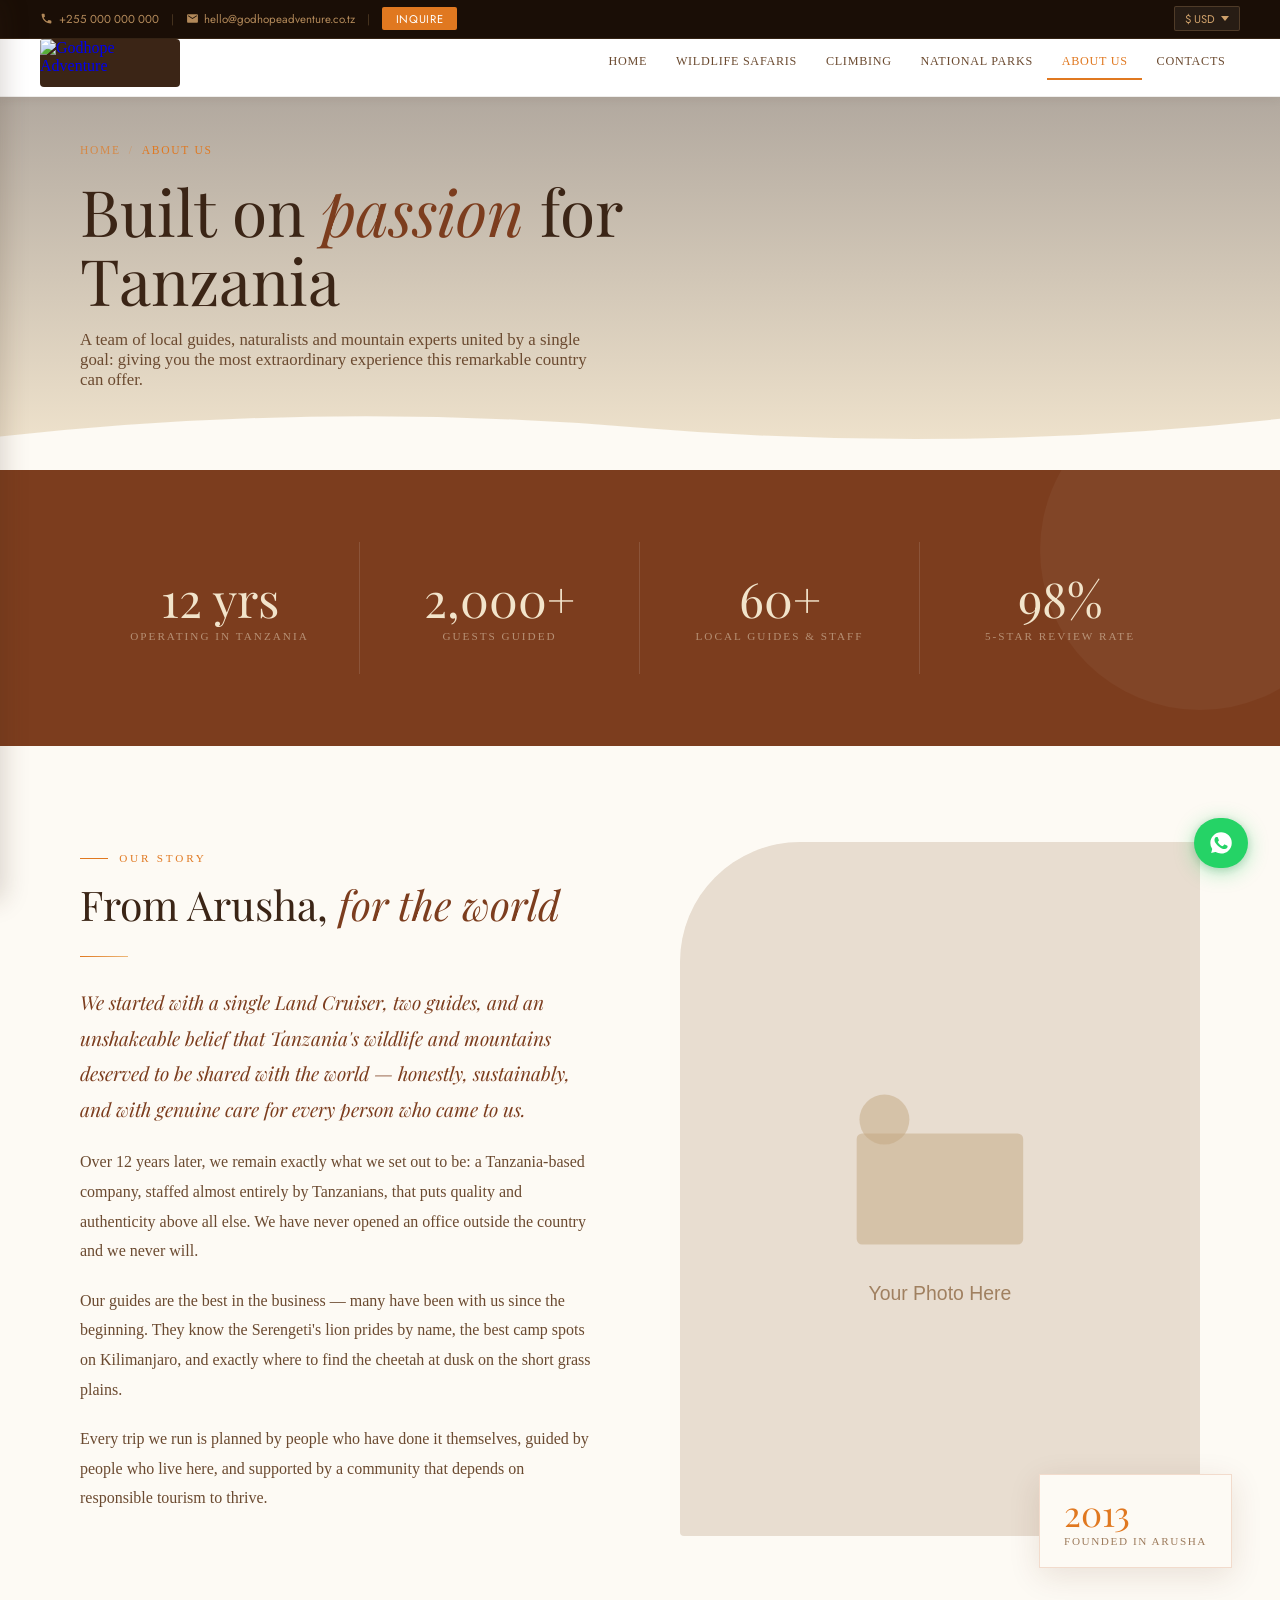
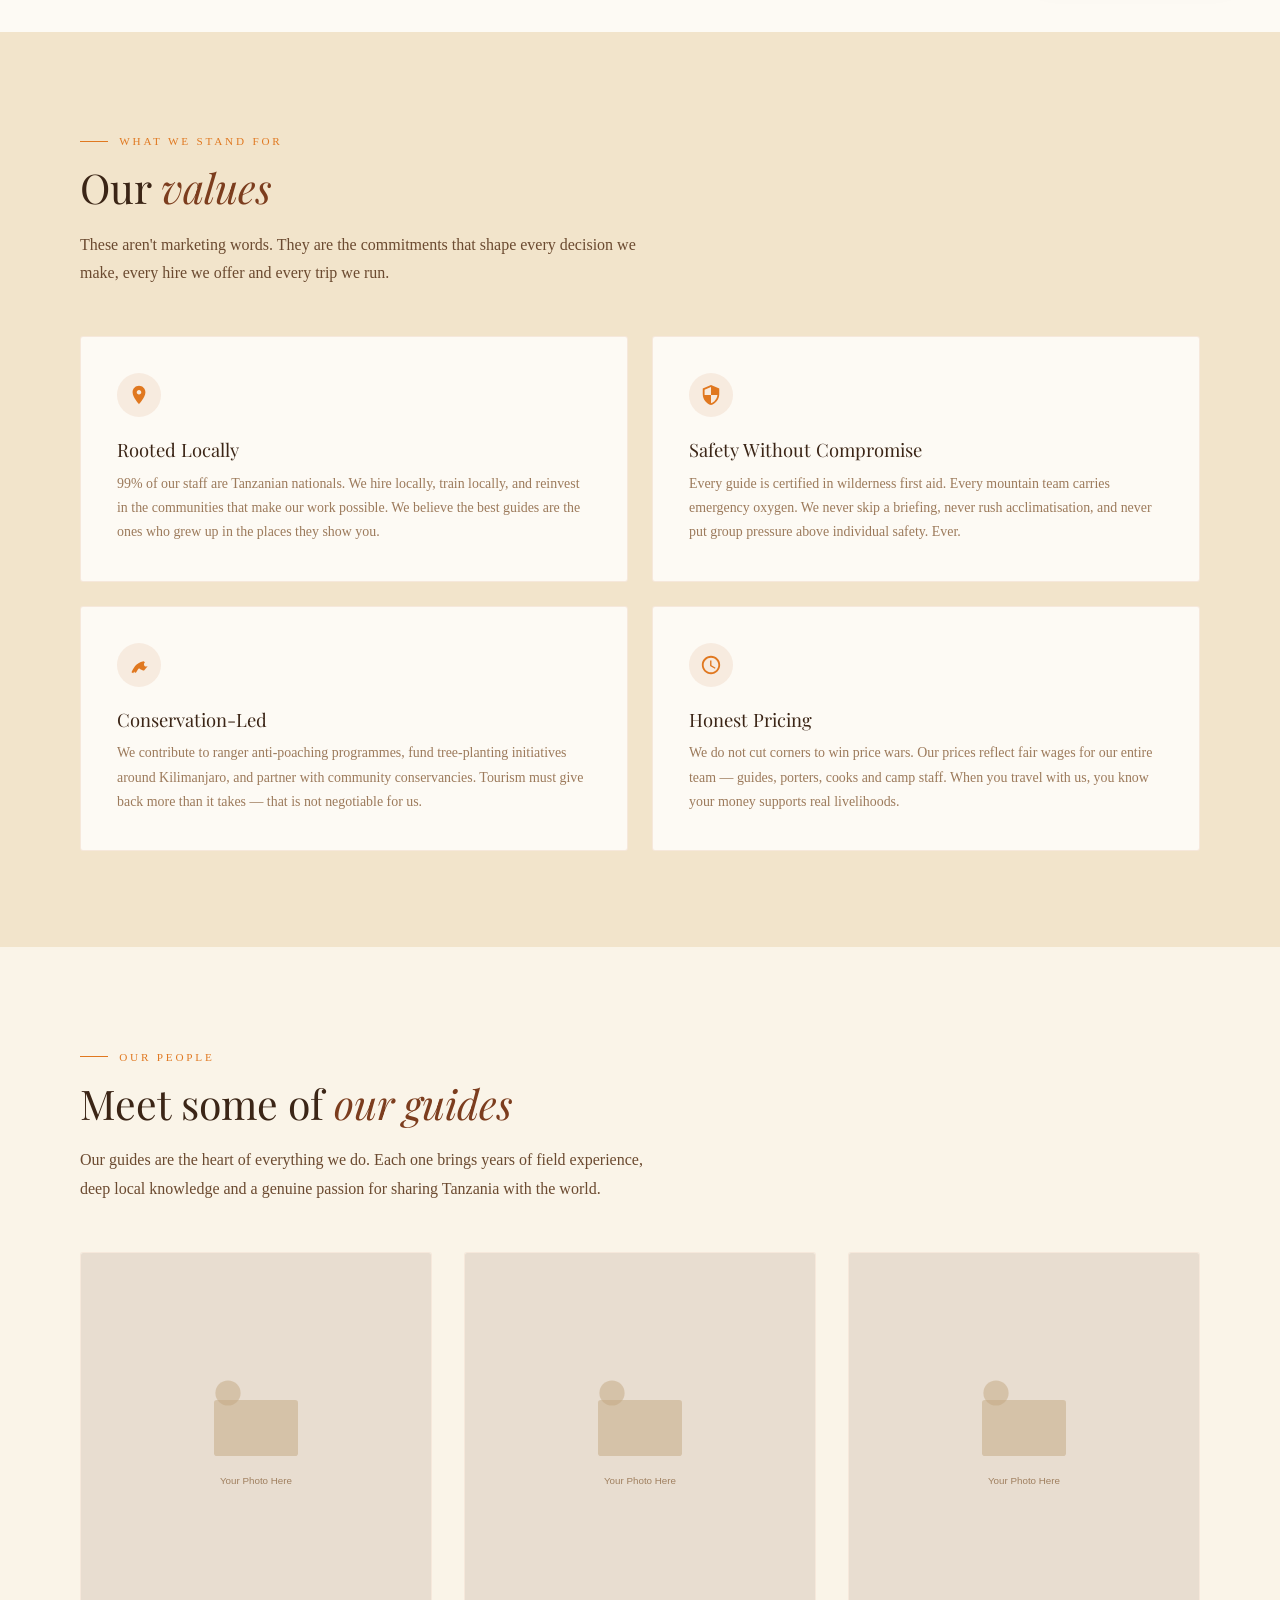
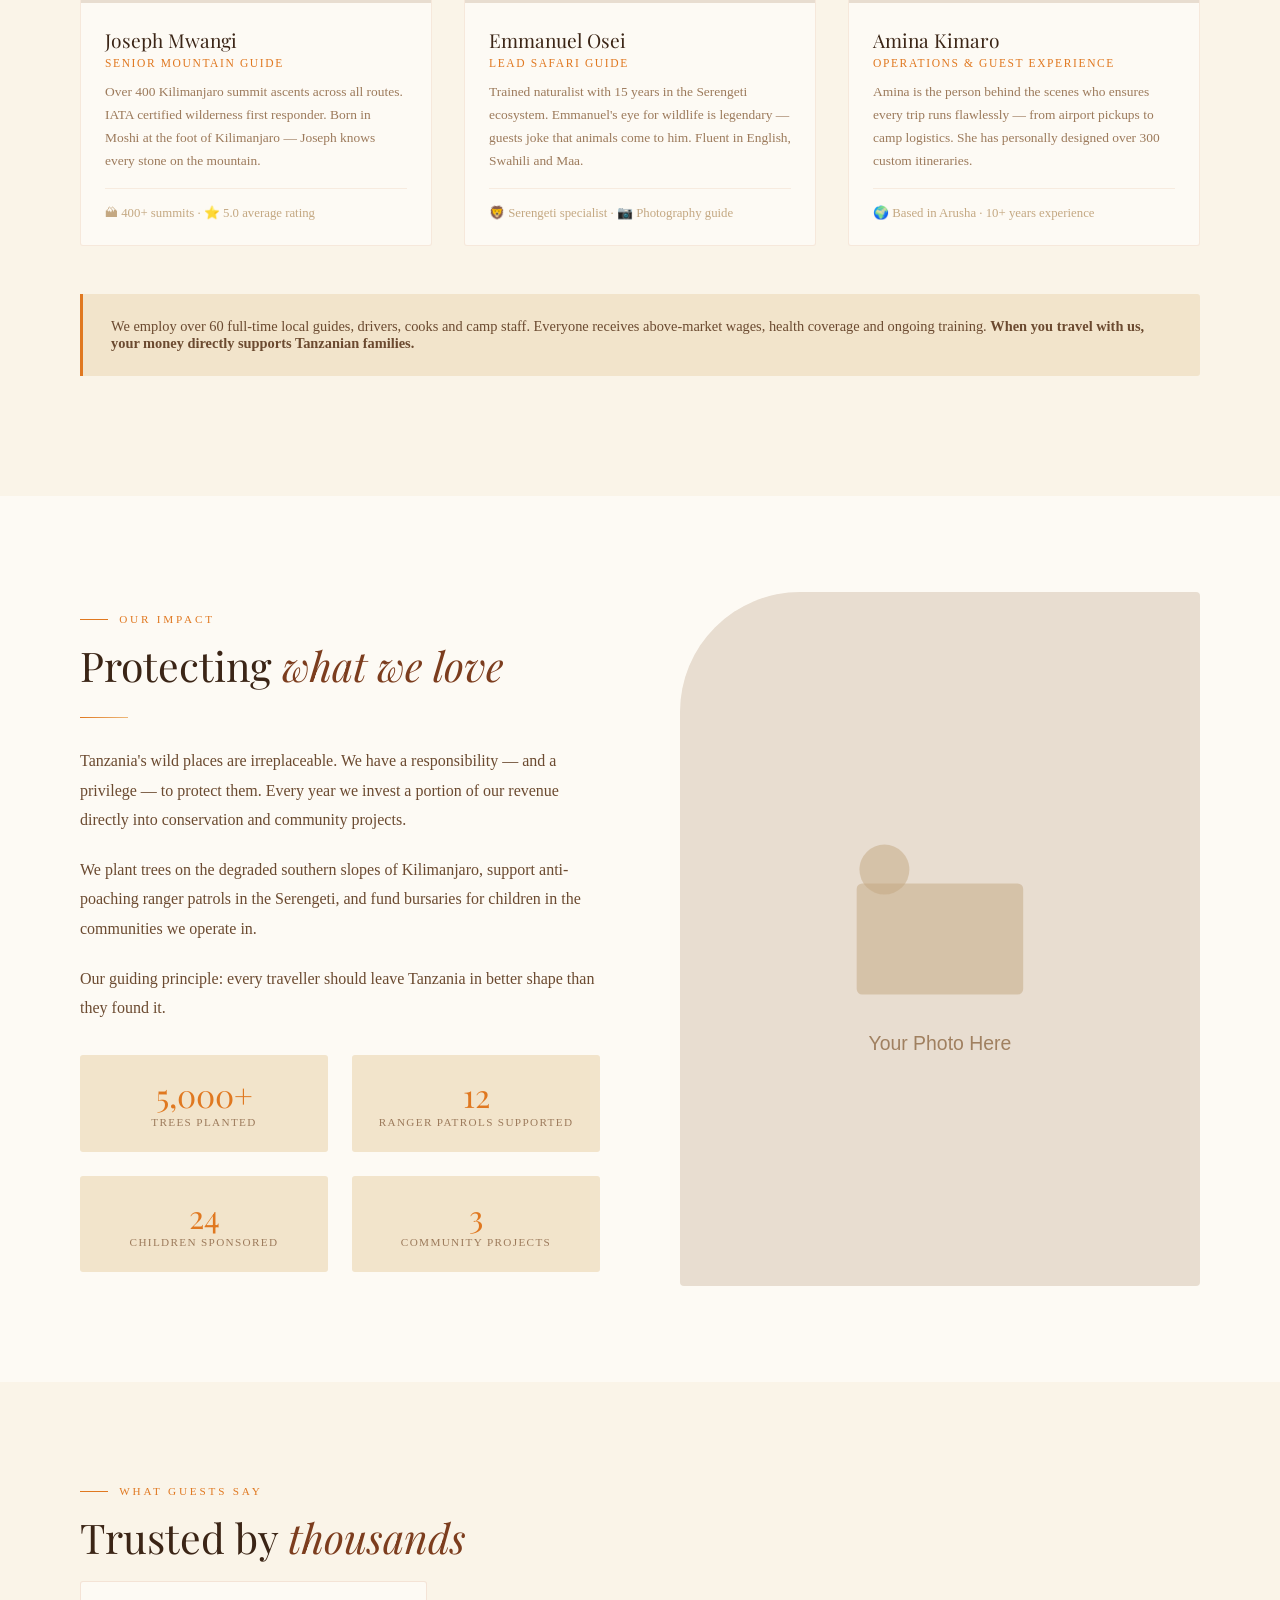
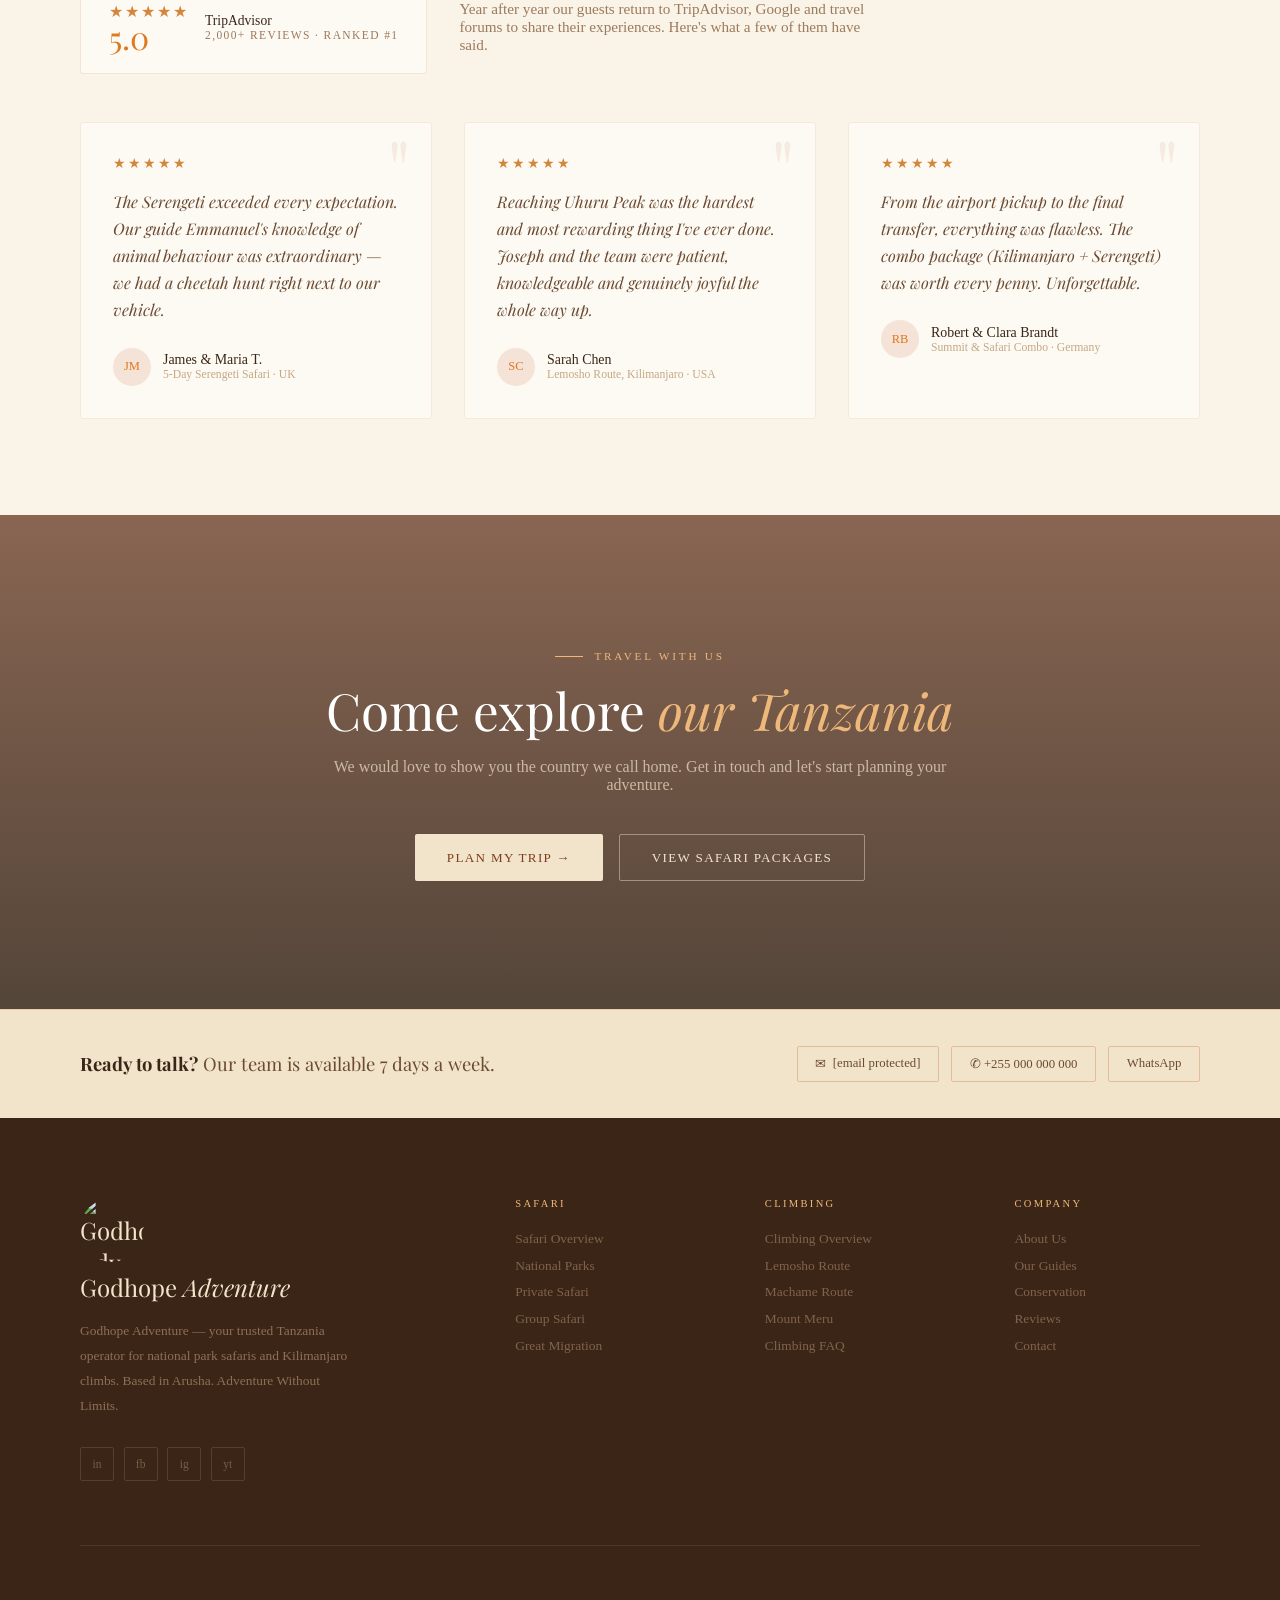
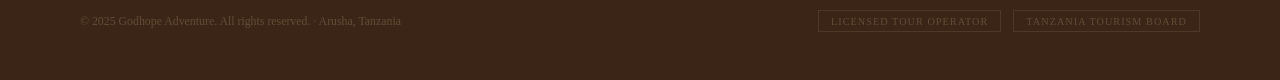
==== about.html @ e192f7ce "Add files via upload" ====
<!DOCTYPE html>
<html lang="en">
<head>
<meta charset="UTF-8">
<meta name="viewport" content="width=device-width, initial-scale=1.0">
<title>About Us | Godhope Adventure</title>
<link rel="preconnect" href="https://fonts.googleapis.com">
<link href="https://fonts.googleapis.com/css2?family=Playfair+Display:ital,wght@0,400;0,500;1,400;1,500&family=Jost:wght@300;400;500&display=swap" rel="stylesheet">
<link rel="stylesheet" href="style.css">
<style>
/* Story section */
.story-section { background: var(--warm-white); }
.story-grid { display: grid; grid-template-columns: 1fr 1fr; gap: 5rem; align-items: center; }
.story-text p { font-size: 1rem; color: var(--text-mid); line-height: 1.85; margin-bottom: 1.25rem; }
.story-text p:first-child { font-family: var(--serif); font-size: 1.2rem; font-style: italic; color: var(--clay); }

/* Team */
.team-section { background: var(--sand-light); }
.team-grid { display: grid; grid-template-columns: repeat(3, 1fr); gap: 2rem; margin-top: 3rem; }
.team-card { background: var(--warm-white); border: 1px solid rgba(196,98,45,0.12); border-radius: 3px; overflow: hidden; }
.team-card-img { aspect-ratio: 1; overflow: hidden; }
.team-card-img img { width: 100%; height: 100%; object-fit: cover; transition: transform 0.5s; display: block; }
.team-card:hover .team-card-img img { transform: scale(1.05); }
.team-card-body { padding: 1.5rem; }
.team-name { font-family: var(--serif); font-size: 1.2rem; color: var(--bark); margin-bottom: 0.25rem; }
.team-role { font-size: 0.72rem; letter-spacing: 0.14em; text-transform: uppercase; color: var(--terra); margin-bottom: 0.75rem; }
.team-desc { font-size: 0.84rem; color: var(--text-muted); line-height: 1.7; }
.team-detail { margin-top: 1rem; padding-top: 1rem; border-top: 1px solid rgba(196,98,45,0.1); font-size: 0.8rem; color: var(--text-faint); }

/* Values */
.values-section { background: var(--sand); padding: 6rem 5rem; }
.values-grid { display: grid; grid-template-columns: repeat(2, 1fr); gap: 1.5rem; margin-top: 3rem; }
.value-card { background: var(--warm-white); border: 1px solid rgba(196,98,45,0.12); padding: 2.25rem; border-radius: 3px; transition: background 0.25s; }
.value-card:hover { background: rgba(242,228,203,0.4); }
.value-icon { width: 44px; height: 44px; background: rgba(196,98,45,0.1); border-radius: 50%; display: flex; align-items: center; justify-content: center; margin-bottom: 1.25rem; }
.value-icon svg { fill: var(--terra); width: 22px; height: 22px; }
.value-title { font-family: var(--serif); font-size: 1.15rem; color: var(--bark); margin-bottom: 0.6rem; }
.value-text { font-size: 0.87rem; color: var(--text-muted); line-height: 1.75; }

/* Conservation */
.conservation-section { background: var(--warm-white); }
.conservation-grid { display: grid; grid-template-columns: 1fr 1fr; gap: 5rem; align-items: center; }
.conservation-stats { display: grid; grid-template-columns: 1fr 1fr; gap: 1.5rem; margin-top: 2rem; }
.con-stat { background: var(--sand); padding: 1.5rem; text-align: center; border-radius: 3px; }
.con-stat-n { font-family: var(--serif); font-size: 2rem; color: var(--terra); line-height: 1; }
.con-stat-l { font-size: 0.7rem; letter-spacing: 0.12em; text-transform: uppercase; color: var(--text-muted); margin-top: 0.3rem; }

/* Reviews */
.reviews-section { background: var(--sand-light); }
.reviews-header { display: flex; align-items: center; gap: 2rem; margin-bottom: 3rem; flex-wrap: wrap; }
.ta-badge { background: var(--warm-white); border: 1px solid rgba(196,98,45,0.15); padding: 1.25rem 1.75rem; display: flex; align-items: center; gap: 1rem; border-radius: 3px; }
.ta-score { font-family: var(--serif); font-size: 2rem; color: var(--terra); line-height: 1; }
.ta-label { font-size: 0.72rem; letter-spacing: 0.12em; text-transform: uppercase; color: var(--text-muted); }
.ta-stars { color: var(--amber); font-size: 1rem; letter-spacing: 2px; }


</style>












<!-- Google Translate -->
<script>function googleTranslateElementInit(){new google.translate.TranslateElement({pageLanguage:'en',includedLanguages:'en,fr,de,es,it,zh-CN,ar,sw,ko,ja,pt,ru',layout:google.translate.TranslateElement.InlineLayout.SIMPLE,autoDisplay:false},'google_translate_element');}</script>
<script src="https://translate.google.com/translate_a/element.js?cb=googleTranslateElementInit" async></script>
<script>
var _GHA_RATES={USD:1,EUR:.92,GBP:.79,TZS:2650,KES:130,AUD:1.53,CAD:1.36,ZAR:18.5};
var _GHA_SYM={USD:'$',EUR:'€',GBP:'£',TZS:'TSh',KES:'KSh',AUD:'A$',CAD:'C$',ZAR:'R'};
var _GHA_CUR=localStorage.getItem('gha_currency')||'USD';
function setCurrency(code,sym){_GHA_CUR=code;localStorage.setItem('gha_currency',code);var l=document.getElementById('gha-cur-label');if(l)l.textContent=sym+' '+code;var d=document.getElementById('gha-cur-drop');if(d)d.classList.remove('open');document.querySelectorAll('[data-price-usd]').forEach(function(el){var u=parseFloat(el.getAttribute('data-price-usd'));if(!isNaN(u))el.textContent=sym+Math.round(u*(_GHA_RATES[code]||1)).toLocaleString();});document.querySelectorAll('[data-usd]').forEach(function(el){var u=parseFloat(el.getAttribute('data-usd'));if(isNaN(u))return;var v=Math.round(u*(_GHA_RATES[code]||1));var s=el.querySelector('sup');if(s)s.textContent='from '+sym;var ns=el.childNodes;for(var i=0;i<ns.length;i++){if(ns[i].nodeType===3&&/[\d,]/.test(ns[i].textContent)){ns[i].textContent=v.toLocaleString();break;}}});}
document.addEventListener('DOMContentLoaded',function(){if(_GHA_CUR!=='USD'){var sym=_GHA_SYM[_GHA_CUR]||'$';var l=document.getElementById('gha-cur-label');if(l)l.textContent=sym+' '+_GHA_CUR;setCurrency(_GHA_CUR,sym);}});
</script>
</head>
<body>
<div class="mobile-menu" id="mobile-menu">
  <button class="mobile-menu-close" id="mob-close">&#10005;</button>
  <img src="logo.jpg" alt="Godhope Adventure" class="mob-logo">
  <ul>
  <li><a href="index.html">Home</a></li>
  <li><a href="safari.html">Wildlife Safaris</a></li>
  <li><a href="climbing.html">Climbing</a></li>
  <li><a href="national-parks.html">National Parks</a></li>
  <li><a href="about.html" class="active">About Us</a></li>
  <li><a href="contact.html">Contacts</a></li>
  </ul>
</div>
<div class="mobile-menu-overlay" id="mob-overlay"></div>
<div id="gha-topbar">
  <div class="topbar-inner">
    <div class="topbar-left">
      <a href="tel:+255000000000" class="topbar-link">
        <svg width="13" height="13" viewBox="0 0 24 24" fill="currentColor"><path d="M6.62 10.79c1.44 2.83 3.76 5.14 6.59 6.59l2.2-2.2c.27-.27.67-.36 1.02-.24 1.12.37 2.33.57 3.57.57.55 0 1 .45 1 1V20c0 .55-.45 1-1 1-9.39 0-17-7.61-17-17 0-.55.45-1 1-1h3.5c.55 0 1 .45 1 1 0 1.25.2 2.45.57 3.57.11.35.03.74-.25 1.02l-2.2 2.2z"/></svg>
        +255 000 000 000
      </a>
      <span class="topbar-sep">|</span>
      <a href="mailto:hello@godhopeadventure.co.tz" class="topbar-link">
        <svg width="13" height="13" viewBox="0 0 24 24" fill="currentColor"><path d="M20 4H4c-1.1 0-2 .9-2 2v12c0 1.1.9 2 2 2h16c1.1 0 2-.9 2-2V6c0-1.1-.9-2-2-2zm0 4l-8 5-8-5V6l8 5 8-5v2z"/></svg>
        hello@godhopeadventure.co.tz
      </a>
      <span class="topbar-sep">|</span>
      <a href="contact.html" class="topbar-enquire">Inquire</a>
    </div>
    <div class="topbar-right">
      <div id="google_translate_element" class="gha-gt"></div>
      <div class="gha-cur-wrap" id="gha-cur-wrap">
        <button class="gha-cur-btn" id="gha-cur-toggle">
          <span id="gha-cur-label">$ USD</span>
          <svg width="8" height="5" viewBox="0 0 8 5"><path d="M0 0l4 5 4-5z" fill="currentColor"/></svg>
        </button>
        <div class="gha-cur-drop" id="gha-cur-drop">
          <button onclick="setCurrency('USD','$')">$ USD</button>
          <button onclick="setCurrency('EUR','&#8364;')">&#8364; EUR</button>
          <button onclick="setCurrency('GBP','&#163;')">&#163; GBP</button>
          <button onclick="setCurrency('TZS','TSh')">TSh TZS</button>
          <button onclick="setCurrency('KES','KSh')">KSh KES</button>
          <button onclick="setCurrency('AUD','A$')">A$ AUD</button>
          <button onclick="setCurrency('CAD','C$')">C$ CAD</button>
          <button onclick="setCurrency('ZAR','R')">R ZAR</button>
        </div>
      </div>
    </div>
  </div>
</div>
<nav id="main-nav">
  <div class="nav-inner">

    <a href="index.html" class="nav-brand">
      <img src="logo.jpg" alt="Godhope Adventure" class="nav-logo-img">
    </a>

    <ul class="nav-menu" id="nav-menu">
      <li><a href="index.html">Home</a></li>
      <li><a href="safari.html">Wildlife Safaris</a></li>
      <li><a href="climbing.html">Climbing</a></li>
      <li><a href="national-parks.html">National Parks</a></li>
      <li><a href="about.html" class="active">About Us</a></li>
      <li><a href="contact.html">Contacts</a></li>
    </ul>

    <button class="nav-hamburger" id="ham" aria-label="Open menu">
      <span></span><span></span><span></span>
    </button>

  </div>
</nav>




    </div>
  </div>
</div>
    </div>
  </div>
</div>


<!-- PAGE HERO -->
<div class="page-hero" id="about">
  <div class="page-hero-bg" style="background-image: url('data:image/svg+xml,%3Csvg xmlns='http://www.w3.org/2000/svg' width='1600' height='900' viewBox='0 0 1600 900'%3E%3Crect width='1600' height='900' fill='%23d4c4b0'/%3E%3Ctext x='800' y='460' font-family='sans-serif' font-size='32' fill='%23a08060' text-anchor='middle'%3EYour Background Photo Here%3C/text%3E%3C/svg%3E');"></div>
  <div class="page-hero-overlay"></div>
  <div class="page-hero-arch"><svg viewBox="0 0 1440 80" preserveAspectRatio="none"><path d="M0,80 L0,40 Q360,0 720,30 Q1080,60 1440,20 L1440,80 Z" fill="#FDFAF4"/></svg></div>
  <div class="page-hero-content rise d1">
    <div class="breadcrumb"><a href="index.html">Home</a><span>/</span>About Us</div>
    <h1>Built on <em>passion</em> for Tanzania</h1>
    <p>A team of local guides, naturalists and mountain experts united by a single goal: giving you the most extraordinary experience this remarkable country can offer.</p>
  </div>
</div>

<!-- STATS -->
<div class="stats-band">
  <div class="stats-inner">
    <div class="stat-item"><div class="stat-n">12 yrs</div><div class="stat-l">Operating in Tanzania</div></div>
    <div class="stat-item"><div class="stat-n">2,000+</div><div class="stat-l">Guests Guided</div></div>
    <div class="stat-item"><div class="stat-n">60+</div><div class="stat-l">Local Guides &amp; Staff</div></div>
    <div class="stat-item"><div class="stat-n">98%</div><div class="stat-l">5-Star Review Rate</div></div>
  </div>
</div>

<!-- STORY -->
<section class="story-section">
  <div class="container">
    <div class="story-grid">
      <div>
        <div class="section-eyebrow">Our Story</div>
        <h2 class="section-h2">From Arusha, <em>for the world</em></h2>
        <div class="ruled-line"></div>
        <div class="story-text">
          <p>We started with a single Land Cruiser, two guides, and an unshakeable belief that Tanzania's wildlife and mountains deserved to be shared with the world — honestly, sustainably, and with genuine care for every person who came to us.</p>
          <p>Over 12 years later, we remain exactly what we set out to be: a Tanzania-based company, staffed almost entirely by Tanzanians, that puts quality and authenticity above all else. We have never opened an office outside the country and we never will.</p>
          <p>Our guides are the best in the business — many have been with us since the beginning. They know the Serengeti's lion prides by name, the best camp spots on Kilimanjaro, and exactly where to find the cheetah at dusk on the short grass plains.</p>
          <p>Every trip we run is planned by people who have done it themselves, guided by people who live here, and supported by a community that depends on responsible tourism to thrive.</p>
        </div>
      </div>
      <div class="split-visual">
        <div class="split-img-frame" style="aspect-ratio: 3/4;">
          <img src="data:image/svg+xml,%3Csvg xmlns='http://www.w3.org/2000/svg' width='800' height='500' viewBox='0 0 800 500'%3E%3Crect width='800' height='500' fill='%23e8ddd0'/%3E%3Crect x='340' y='210' width='120' height='80' rx='4' fill='%23c4a882' opacity='.5'/%3E%3Ccircle cx='360' cy='200' r='18' fill='%23c4a882' opacity='.5'/%3E%3Ctext x='400' y='330' font-family='sans-serif' font-size='14' fill='%23a08060' text-anchor='middle'%3EYour Photo Here%3C/text%3E%3C/svg%3E" alt="Our team" loading="lazy">
        </div>
        <div class="split-float">
          <div class="n">2013</div>
          <div class="l">Founded in Arusha</div>
        </div>
      </div>
    </div>
  </div>
</section>

<!-- VALUES -->
<section class="values-section" id="values">
  <div class="container">
    <div class="section-eyebrow">What We Stand For</div>
    <h2 class="section-h2">Our <em>values</em></h2>
    <p class="section-lead">These aren't marketing words. They are the commitments that shape every decision we make, every hire we offer and every trip we run.</p>
    <div class="values-grid">
      <div class="value-card">
        <div class="value-icon"><svg viewBox="0 0 24 24"><path d="M12 2C8.13 2 5 5.13 5 9c0 5.25 7 13 7 13s7-7.75 7-13c0-3.87-3.13-7-7-7zm0 9.5c-1.38 0-2.5-1.12-2.5-2.5s1.12-2.5 2.5-2.5 2.5 1.12 2.5 2.5-1.12 2.5-2.5 2.5z"/></svg></div>
        <div class="value-title">Rooted Locally</div>
        <p class="value-text">99% of our staff are Tanzanian nationals. We hire locally, train locally, and reinvest in the communities that make our work possible. We believe the best guides are the ones who grew up in the places they show you.</p>
      </div>
      <div class="value-card">
        <div class="value-icon"><svg viewBox="0 0 24 24"><path d="M12 1L3 5v6c0 5.55 3.84 10.74 9 12 5.16-1.26 9-6.45 9-12V5l-9-4zm0 10.99h7c-.53 4.12-3.28 7.79-7 8.94V12H5V6.3l7-3.11v8.8z"/></svg></div>
        <div class="value-title">Safety Without Compromise</div>
        <p class="value-text">Every guide is certified in wilderness first aid. Every mountain team carries emergency oxygen. We never skip a briefing, never rush acclimatisation, and never put group pressure above individual safety. Ever.</p>
      </div>
      <div class="value-card">
        <div class="value-icon"><svg viewBox="0 0 24 24"><path d="M17 8C8 10 5.9 16.17 3.82 19.82L5.71 21l1-1.9C7 20.08 7.64 20.5 8 20.5c.5 0 1-.43 1.5-1.43.67-1.27 1.27-2.5 2-3.07.96-.76 1.72.42 2.5 1 1 .72 1.5.5 2.5 1 1 .5 1.5-.5 2-1 1.5-2 3-4 3-4s-3 2-4-1c-.5-1.5 1-3 1-3z"/></svg></div>
        <div class="value-title">Conservation-Led</div>
        <p class="value-text">We contribute to ranger anti-poaching programmes, fund tree-planting initiatives around Kilimanjaro, and partner with community conservancies. Tourism must give back more than it takes — that is not negotiable for us.</p>
      </div>
      <div class="value-card">
        <div class="value-icon"><svg viewBox="0 0 24 24"><path d="M11.99 2C6.47 2 2 6.48 2 12s4.47 10 9.99 10C17.52 22 22 17.52 22 12S17.52 2 11.99 2zM12 20c-4.42 0-8-3.58-8-8s3.58-8 8-8 8 3.58 8 8-3.58 8-8 8zm.5-13H11v6l5.25 3.15.75-1.23-4.5-2.67V7z"/></svg></div>
        <div class="value-title">Honest Pricing</div>
        <p class="value-text">We do not cut corners to win price wars. Our prices reflect fair wages for our entire team — guides, porters, cooks and camp staff. When you travel with us, you know your money supports real livelihoods.</p>
      </div>
    </div>
  </div>
</section>

<!-- TEAM -->
<section class="team-section" id="team">
  <div class="container">
    <div class="section-eyebrow">Our People</div>
    <h2 class="section-h2">Meet some of <em>our guides</em></h2>
    <p class="section-lead">Our guides are the heart of everything we do. Each one brings years of field experience, deep local knowledge and a genuine passion for sharing Tanzania with the world.</p>
    <div class="team-grid">
      <div class="team-card">
        <div class="team-card-img">
          <img src="data:image/svg+xml,%3Csvg xmlns='http://www.w3.org/2000/svg' width='800' height='500' viewBox='0 0 800 500'%3E%3Crect width='800' height='500' fill='%23e8ddd0'/%3E%3Crect x='340' y='210' width='120' height='80' rx='4' fill='%23c4a882' opacity='.5'/%3E%3Ccircle cx='360' cy='200' r='18' fill='%23c4a882' opacity='.5'/%3E%3Ctext x='400' y='330' font-family='sans-serif' font-size='14' fill='%23a08060' text-anchor='middle'%3EYour Photo Here%3C/text%3E%3C/svg%3E" alt="Guide" loading="lazy">
        </div>
        <div class="team-card-body">
          <div class="team-name">Joseph Mwangi</div>
          <div class="team-role">Senior Mountain Guide</div>
          <p class="team-desc">Over 400 Kilimanjaro summit ascents across all routes. IATA certified wilderness first responder. Born in Moshi at the foot of Kilimanjaro — Joseph knows every stone on the mountain.</p>
          <div class="team-detail">🏔 400+ summits · ⭐ 5.0 average rating</div>
        </div>
      </div>
      <div class="team-card">
        <div class="team-card-img">
          <img src="data:image/svg+xml,%3Csvg xmlns='http://www.w3.org/2000/svg' width='800' height='500' viewBox='0 0 800 500'%3E%3Crect width='800' height='500' fill='%23e8ddd0'/%3E%3Crect x='340' y='210' width='120' height='80' rx='4' fill='%23c4a882' opacity='.5'/%3E%3Ccircle cx='360' cy='200' r='18' fill='%23c4a882' opacity='.5'/%3E%3Ctext x='400' y='330' font-family='sans-serif' font-size='14' fill='%23a08060' text-anchor='middle'%3EYour Photo Here%3C/text%3E%3C/svg%3E" alt="Guide" loading="lazy">
        </div>
        <div class="team-card-body">
          <div class="team-name">Emmanuel Osei</div>
          <div class="team-role">Lead Safari Guide</div>
          <p class="team-desc">Trained naturalist with 15 years in the Serengeti ecosystem. Emmanuel's eye for wildlife is legendary — guests joke that animals come to him. Fluent in English, Swahili and Maa.</p>
          <div class="team-detail">🦁 Serengeti specialist · 📷 Photography guide</div>
        </div>
      </div>
      <div class="team-card">
        <div class="team-card-img">
          <img src="data:image/svg+xml,%3Csvg xmlns='http://www.w3.org/2000/svg' width='800' height='500' viewBox='0 0 800 500'%3E%3Crect width='800' height='500' fill='%23e8ddd0'/%3E%3Crect x='340' y='210' width='120' height='80' rx='4' fill='%23c4a882' opacity='.5'/%3E%3Ccircle cx='360' cy='200' r='18' fill='%23c4a882' opacity='.5'/%3E%3Ctext x='400' y='330' font-family='sans-serif' font-size='14' fill='%23a08060' text-anchor='middle'%3EYour Photo Here%3C/text%3E%3C/svg%3E" alt="Guide" loading="lazy">
        </div>
        <div class="team-card-body">
          <div class="team-name">Amina Kimaro</div>
          <div class="team-role">Operations &amp; Guest Experience</div>
          <p class="team-desc">Amina is the person behind the scenes who ensures every trip runs flawlessly — from airport pickups to camp logistics. She has personally designed over 300 custom itineraries.</p>
          <div class="team-detail">🌍 Based in Arusha · 10+ years experience</div>
        </div>
      </div>
    </div>
    <div class="info-box" style="margin-top:3rem;">
      <p>We employ over 60 full-time local guides, drivers, cooks and camp staff. Everyone receives above-market wages, health coverage and ongoing training. <strong>When you travel with us, your money directly supports Tanzanian families.</strong></p>
    </div>
  </div>
</section>

<!-- CONSERVATION -->
<section class="conservation-section" id="conservation">
  <div class="container">
    <div class="conservation-grid">
      <div>
        <div class="section-eyebrow">Our Impact</div>
        <h2 class="section-h2">Protecting <em>what we love</em></h2>
        <div class="ruled-line"></div>
        <p style="font-size:1rem;color:var(--text-mid);line-height:1.85;margin-bottom:1.25rem;">Tanzania's wild places are irreplaceable. We have a responsibility — and a privilege — to protect them. Every year we invest a portion of our revenue directly into conservation and community projects.</p>
        <p style="font-size:1rem;color:var(--text-mid);line-height:1.85;margin-bottom:1.25rem;">We plant trees on the degraded southern slopes of Kilimanjaro, support anti-poaching ranger patrols in the Serengeti, and fund bursaries for children in the communities we operate in.</p>
        <p style="font-size:1rem;color:var(--text-mid);line-height:1.85;">Our guiding principle: every traveller should leave Tanzania in better shape than they found it.</p>
        <div class="conservation-stats">
          <div class="con-stat"><div class="con-stat-n">5,000+</div><div class="con-stat-l">Trees Planted</div></div>
          <div class="con-stat"><div class="con-stat-n">12</div><div class="con-stat-l">Ranger Patrols Supported</div></div>
          <div class="con-stat"><div class="con-stat-n">24</div><div class="con-stat-l">Children Sponsored</div></div>
          <div class="con-stat"><div class="con-stat-n">3</div><div class="con-stat-l">Community Projects</div></div>
        </div>
      </div>
      <div>
        <div class="split-img-frame" style="aspect-ratio:3/4;">
          <img src="data:image/svg+xml,%3Csvg xmlns='http://www.w3.org/2000/svg' width='800' height='500' viewBox='0 0 800 500'%3E%3Crect width='800' height='500' fill='%23e8ddd0'/%3E%3Crect x='340' y='210' width='120' height='80' rx='4' fill='%23c4a882' opacity='.5'/%3E%3Ccircle cx='360' cy='200' r='18' fill='%23c4a882' opacity='.5'/%3E%3Ctext x='400' y='330' font-family='sans-serif' font-size='14' fill='%23a08060' text-anchor='middle'%3EYour Photo Here%3C/text%3E%3C/svg%3E" alt="Conservation" loading="lazy">
        </div>
      </div>
    </div>
  </div>
</section>

<!-- REVIEWS -->
<section class="reviews-section" id="reviews">
  <div class="container">
    <div class="section-eyebrow">What Guests Say</div>
    <h2 class="section-h2">Trusted by <em>thousands</em></h2>
    <div class="reviews-header">
      <div class="ta-badge">
        <div>
          <div class="ta-stars">★★★★★</div>
          <div class="ta-score">5.0</div>
        </div>
        <div>
          <div style="font-size:0.85rem;color:var(--bark);font-weight:500;">TripAdvisor</div>
          <div class="ta-label">2,000+ Reviews · Ranked #1</div>
        </div>
      </div>
      <p style="font-size:0.95rem;color:var(--text-muted);max-width:420px;">Year after year our guests return to TripAdvisor, Google and travel forums to share their experiences. Here's what a few of them have said.</p>
    </div>
    <div class="grid-3">
      <div class="testi-card">
        <div class="testi-q">"</div>
        <div class="testi-stars">★★★★★</div>
        <p class="testi-text">The Serengeti exceeded every expectation. Our guide Emmanuel's knowledge of animal behaviour was extraordinary — we had a cheetah hunt right next to our vehicle.</p>
        <div class="testi-author"><div class="testi-av">JM</div><div><div class="testi-name">James &amp; Maria T.</div><div class="testi-trip">5-Day Serengeti Safari · UK</div></div></div>
      </div>
      <div class="testi-card">
        <div class="testi-q">"</div>
        <div class="testi-stars">★★★★★</div>
        <p class="testi-text">Reaching Uhuru Peak was the hardest and most rewarding thing I've ever done. Joseph and the team were patient, knowledgeable and genuinely joyful the whole way up.</p>
        <div class="testi-author"><div class="testi-av">SC</div><div><div class="testi-name">Sarah Chen</div><div class="testi-trip">Lemosho Route, Kilimanjaro · USA</div></div></div>
      </div>
      <div class="testi-card">
        <div class="testi-q">"</div>
        <div class="testi-stars">★★★★★</div>
        <p class="testi-text">From the airport pickup to the final transfer, everything was flawless. The combo package (Kilimanjaro + Serengeti) was worth every penny. Unforgettable.</p>
        <div class="testi-author"><div class="testi-av">RB</div><div><div class="testi-name">Robert &amp; Clara Brandt</div><div class="testi-trip">Summit &amp; Safari Combo · Germany</div></div></div>
      </div>
    </div>
  </div>
</section>

<!-- CTA -->
<section class="cta-section">
  <div class="cta-bg" style="background-image: url('data:image/svg+xml,%3Csvg xmlns='http://www.w3.org/2000/svg' width='1600' height='900' viewBox='0 0 1600 900'%3E%3Crect width='1600' height='900' fill='%23d4c4b0'/%3E%3Ctext x='800' y='460' font-family='sans-serif' font-size='32' fill='%23a08060' text-anchor='middle'%3EYour Background Photo Here%3C/text%3E%3C/svg%3E');"></div>
  <div class="cta-overlay"></div>
  <div class="cta-inner">
    <div class="cta-eyebrow">Travel With Us</div>
    <h2 class="cta-h2">Come explore <em>our Tanzania</em></h2>
    <p class="cta-p">We would love to show you the country we call home. Get in touch and let's start planning your adventure.</p>
    <div class="cta-btns">
      <a href="contact.html" class="btn-light" data-i18n="plan_trip">Plan My Trip →</a>
      <a href="safari.html" class="btn-outline-light" data-i18n="view_packages">View Safari Packages</a>
    </div>
  </div>
</section>




<div class="contact-strip">
  <p class="contact-strip-copy"><strong>Ready to talk?</strong> Our team is available 7 days a week.</p>
  <div class="contact-chips">
    <a href="/cdn-cgi/l/email-protection#abc3cec7c7c4ebd8caddcac5c5cacac5cfd8dec6c6c2df85c8c485dfd1" class="chip">&#9993; <span class="__cf_email__" data-cfemail="9df5f8f1f1f2ddeefcebfcf3f3fcfcf3f9eee8f0f0f4e9b3fef2b3e9e7">[email&#160;protected]</span></a>
    <a href="tel:+255000000000" class="chip">&#9990; +255 000 000 000</a>
    <a href="https://wa.me/255000000000" class="chip">WhatsApp</a>
  </div>
</div>
<footer>
  <div class="footer-top">
    <div>
      <a href="index.html" class="footer-logo footer-logo-img-wrap">
      <img src="logo.jpg" alt="Godhope Adventure" style="width:64px;height:64px;object-fit:contain;border-radius:50%;margin-bottom:0.6rem;display:block;">
      <span>Godhope <em style="font-style:italic;">Adventure</em></span>
    </a>
      <p class="footer-about"><span data-i18n="footer_about">Godhope Adventure — your trusted Tanzania operator for national park safaris and Kilimanjaro climbs. Based in Arusha. Adventure Without Limits.</span></p>
      <div class="footer-socials">
        <a href="#" class="soc">in</a>
        <a href="#" class="soc">fb</a>
        <a href="#" class="soc">ig</a>
        <a href="#" class="soc">yt</a>
      </div>
    </div>
    <div class="footer-col">
      <h5>Safari</h5>
      <ul>
        <li><a href="safari.html">Safari Overview</a></li>
        <li><a href="national-parks.html">National Parks</a></li>
        <li><a href="safari.html">Private Safari</a></li>
        <li><a href="safari.html">Group Safari</a></li>
        <li><a href="safari.html">Great Migration</a></li>
      </ul>
    </div>
    <div class="footer-col">
      <h5>Climbing</h5>
      <ul>
        <li><a href="climbing.html">Climbing Overview</a></li>
        <li><a href="climbing.html">Lemosho Route</a></li>
        <li><a href="climbing.html">Machame Route</a></li>
        <li><a href="climbing.html">Mount Meru</a></li>
        <li><a href="climbing.html">Climbing FAQ</a></li>
      </ul>
    </div>
    <div class="footer-col">
      <h5>Company</h5>
      <ul>
        <li><a href="about.html">About Us</a></li>
        <li><a href="about.html">Our Guides</a></li>
        <li><a href="about.html">Conservation</a></li>
        <li><a href="about.html">Reviews</a></li>
        <li><a href="contact.html">Contact</a></li>
      </ul>
    </div>
  </div>
  <div class="footer-bottom">
    <span>&copy; 2025 Godhope Adventure. All rights reserved. &middot; Arusha, Tanzania</span>
    <div class="footer-certs">
      <span class="cert">Licensed Tour Operator</span>
      <span class="cert">Tanzania Tourism Board</span>
    </div>
  </div>
</footer>
<a href="https://wa.me/255000000000" class="wa-float" target="_blank" aria-label="Chat on WhatsApp">
  <svg viewBox="0 0 24 24" xmlns="http://www.w3.org/2000/svg"><path d="M17.472 14.382c-.297-.149-1.758-.867-2.03-.967-.273-.099-.471-.148-.67.15-.197.297-.767.966-.94 1.164-.173.199-.347.223-.644.075-.297-.15-1.255-.463-2.39-1.475-.883-.788-1.48-1.761-1.653-2.059-.173-.297-.018-.458.13-.606.134-.133.298-.347.446-.52.149-.174.198-.298.298-.497.099-.198.05-.371-.025-.52-.075-.149-.669-1.612-.916-2.207-.242-.579-.487-.5-.669-.51-.173-.008-.371-.01-.57-.01-.198 0-.52.074-.792.372-.272.297-1.04 1.016-1.04 2.479 0 1.462 1.065 2.875 1.213 3.074.149.198 2.096 3.2 5.077 4.487.709.306 1.262.489 1.694.625.712.227 1.36.195 1.871.118.571-.085 1.758-.719 2.006-1.413.248-.694.248-1.289.173-1.413-.074-.124-.272-.198-.57-.347zm-5.421 7.403h-.004a9.87 9.87 0 01-5.031-1.378l-.361-.214-3.741.982.998-3.648-.235-.374a9.86 9.86 0 01-1.51-5.26c.001-5.45 4.436-9.884 9.888-9.884 2.64 0 5.122 1.03 6.988 2.898a9.825 9.825 0 012.893 6.994c-.003 5.45-4.437 9.884-9.885 9.884z"/></svg>
  <span class="wa-float-label">Chat with us</span>
</a>
<script data-cfasync="false" src="/cdn-cgi/scripts/5c5dd728/cloudflare-static/email-decode.min.js"></script>




<script>
(function(){
  /* Scroll shadow */
  var nav=document.getElementById('nav');
  if(nav && !nav.classList.contains('solid')){
    window.addEventListener('scroll',function(){
      nav.classList.toggle('scrolled',window.scrollY>60);
    },{passive:true});
  }
  /* Hamburger open/close */
  var ham=document.getElementById('ham');
  var mob=document.getElementById('mob-nav');
  var cls=document.getElementById('mob-close');
  if(ham&&mob){
    ham.addEventListener('click',function(){
      mob.classList.add('open');
      document.body.style.overflow='hidden';
    });
  }
  if(cls&&mob){
    cls.addEventListener('click',function(){
      mob.classList.remove('open');
      document.body.style.overflow='';
    });
  }
  if(mob){
    mob.querySelectorAll('a').forEach(function(a){
      a.addEventListener('click',function(){
        mob.classList.remove('open');
        document.body.style.overflow='';
      });
    });
    mob.addEventListener('click',function(e){
      if(e.target===mob){mob.classList.remove('open');document.body.style.overflow='';}
    });
  }
  /* Currency dropdown */
  document.addEventListener('click',function(){
    var d=document.getElementById('gha-cur-drop');
    if(d)d.classList.remove('open');
  });
  var ct=document.getElementById('gha-cur-toggle');
  var cd=document.getElementById('gha-cur-drop');
  if(ct&&cd){
    ct.addEventListener('click',function(e){
      e.stopPropagation();
      cd.classList.toggle('open');
    });
  }
})();
</script>

<script>
(function(){
  /* Topbar scroll — nav gets shadow */
  var nav = document.getElementById('main-nav');
  if(nav){
    window.addEventListener('scroll', function(){
      nav.classList.toggle('scrolled', window.scrollY > 50);
    }, {passive:true});
  }
  /* Hamburger */
  var ham     = document.getElementById('ham');
  var menu    = document.getElementById('mobile-menu');
  var overlay = document.getElementById('mob-overlay');
  var close   = document.getElementById('mob-close');
  function openMenu(){
    if(menu){ menu.classList.add('open'); }
    if(overlay){ overlay.classList.add('open'); }
    document.body.style.overflow = 'hidden';
  }
  function closeMenu(){
    if(menu){ menu.classList.remove('open'); }
    if(overlay){ overlay.classList.remove('open'); }
    document.body.style.overflow = '';
  }
  if(ham)     ham.addEventListener('click', openMenu);
  if(close)   close.addEventListener('click', closeMenu);
  if(overlay) overlay.addEventListener('click', closeMenu);
  if(menu){
    menu.querySelectorAll('a').forEach(function(a){
      a.addEventListener('click', closeMenu);
    });
  }
  /* Currency dropdown */
  var ct = document.getElementById('gha-cur-toggle');
  var cd = document.getElementById('gha-cur-drop');
  if(ct && cd){
    ct.addEventListener('click', function(e){
      e.stopPropagation();
      cd.classList.toggle('open');
    });
    document.addEventListener('click', function(){
      if(cd) cd.classList.remove('open');
    });
  }
})();
</script>
</body>
</html>
---- style.css ----
/* ============================================================
   GODHOPE ADVENTURE — Shared Stylesheet v2 (clean)
   Earthy & Warm palette: terracotta, sand, clay, bark
   ============================================================ */

*,*::before,*::after{box-sizing:border-box;margin:0;padding:0}

:root{
  --clay:#7C3D1E;--clay-dark:#5A2A0F;
  --terra:#E07820;--terra-light:#F0963A;
  --amber:#D4863A;--amber-pale:#EDB87A;
  --sand:#F2E4CB;--sand-light:#FAF4E8;--sand-mid:#EDD9B6;
  --bark:#3B2516;--bark-mid:#5C3D26;
  --warm-white:#FDFAF4;
  --text:#2E1C0E;--text-mid:#6B4A30;--text-muted:#9C7A5B;--text-faint:#C4A882;
  --serif:'Playfair Display',Georgia,serif;
  --sans:'Jost',sans-serif;
}

/* ══════════════════════════════════════════════════════════════════
   TOPBAR + NAV  —  Uisso Adventure structure
   ══════════════════════════════════════════════════════════════════ */

/* ── TOP UTILITY BAR ── */
#gha-topbar{
  position:fixed;top:0;left:0;right:0;
  z-index:600;
  background:#1a0e06;
  font-family:var(--sans);
  font-size:.78rem;
  border-bottom:1px solid rgba(237,184,122,.12);
}
.topbar-inner{
  max-width:1300px;margin:0 auto;
  padding:.4rem 2.5rem;
  display:flex;align-items:center;justify-content:space-between;
  gap:1rem;flex-wrap:wrap;
}
.topbar-left{display:flex;align-items:center;gap:.75rem;flex-wrap:wrap}
.topbar-link{
  display:inline-flex;align-items:center;gap:.35rem;
  color:rgba(237,184,122,.72);text-decoration:none;
  font-size:.72rem;transition:color .2s;white-space:nowrap;
}
.topbar-link:hover{color:var(--amber-pale)}
.topbar-sep{color:rgba(237,184,122,.25);font-size:.7rem}
.topbar-enquire{
  background:var(--terra);color:#fff;
  padding:.22rem .85rem;border-radius:2px;
  text-decoration:none;font-size:.7rem;
  letter-spacing:.06em;text-transform:uppercase;
  transition:background .2s;white-space:nowrap;
}
.topbar-enquire:hover{background:var(--clay)}
.topbar-right{display:flex;align-items:center;gap:.75rem;flex-wrap:wrap}

/* Google Translate in topbar */
.gha-gt .goog-te-gadget{font-size:.7rem!important;color:rgba(237,184,122,.7)!important;font-family:var(--sans)!important}
.gha-gt select,.gha-gt .goog-te-combo{
  background:rgba(255,255,255,.06);
  border:1px solid rgba(237,184,122,.2);
  color:rgba(237,184,122,.85);
  font-family:var(--sans);font-size:.7rem;
  padding:.2rem .4rem;border-radius:2px;cursor:pointer;outline:none;max-width:130px;
}
.gha-gt select:focus{border-color:var(--amber-pale)}
.goog-te-banner-frame,.goog-te-balloon-frame{display:none!important}
.goog-logo-link,.goog-te-gadget>span{display:none!important}
body{top:0!important}

/* Currency switcher */
.gha-cur-wrap{position:relative}
.gha-cur-btn{
  background:rgba(255,255,255,.06);border:1px solid rgba(237,184,122,.2);
  color:rgba(237,184,122,.85);font-family:var(--sans);font-size:.7rem;
  padding:.22rem .65rem;border-radius:2px;cursor:pointer;
  display:flex;align-items:center;gap:.35rem;
  transition:border-color .2s,color .2s;white-space:nowrap;
}
.gha-cur-btn:hover{border-color:var(--amber-pale);color:var(--amber-pale)}
.gha-cur-drop{
  position:fixed;top:28px;right:2.5rem;
  background:#1a0e06;border:1px solid rgba(237,184,122,.15);
  min-width:160px;z-index:900;
  box-shadow:0 8px 24px rgba(0,0,0,.45);
  display:none;border-radius:2px;overflow:hidden;
}
.gha-cur-drop.open{display:block}
.gha-cur-drop button{
  display:block;width:100%;background:none;border:none;
  border-bottom:1px solid rgba(237,184,122,.06);
  padding:.55rem 1rem;color:rgba(237,184,122,.65);
  font-family:var(--sans);font-size:.76rem;
  text-align:left;cursor:pointer;transition:background .15s,color .15s;
}
.gha-cur-drop button:last-child{border-bottom:none}
.gha-cur-drop button:hover{background:rgba(237,184,122,.08);color:var(--amber-pale)}

/* ── MAIN NAV ── */
#main-nav{
  position:fixed;
  top:30px;          /* sits immediately below the topbar */
  left:0;right:0;
  z-index:500;
  background:#fff;
  border-bottom:1px solid rgba(59,37,22,.08);
  box-shadow:0 2px 10px rgba(59,37,22,.07);
  transition:box-shadow .3s;
}
#main-nav.scrolled{box-shadow:0 3px 18px rgba(59,37,22,.13)}
.nav-inner{
  max-width:1300px;margin:0 auto;
  padding:.55rem 2.5rem;
  display:flex;align-items:center;justify-content:space-between;
  gap:2rem;
}

/* Logo */
.nav-brand{display:flex;align-items:center;text-decoration:none;flex-shrink:0}
.nav-logo-img{
  width:160px;height:52px;
  object-fit:contain;
  border-radius:3px;
  display:block;
}

/* Nav links */
.nav-menu{
  display:flex;align-items:center;
  gap:0;list-style:none;margin:0;padding:0;flex:1;justify-content:flex-end;
}
.nav-menu li a{
  display:block;
  padding:.55rem .9rem;
  color:var(--text-mid);
  text-decoration:none;
  font-size:.76rem;
  letter-spacing:.06em;
  text-transform:uppercase;
  font-weight:400;
  white-space:nowrap;
  transition:color .2s,background .2s;
  border-bottom:2px solid transparent;
}
.nav-menu li a:hover{color:var(--terra)}
.nav-menu li a.active{
  color:var(--terra);
  border-bottom-color:var(--terra);
}

/* Hamburger — hidden on desktop */
.nav-hamburger{
  display:none;
  flex-direction:column;gap:5px;
  cursor:pointer;background:none;border:none;padding:4px;
  flex-shrink:0;
}
.nav-hamburger span{
  display:block;width:24px;height:2px;
  background:var(--bark);border-radius:2px;
  transition:background .2s;
}
.nav-hamburger:hover span{background:var(--terra)}

/* ── MOBILE MENU (slide-in from left like Uisso) ── */
.mobile-menu{
  position:fixed;top:0;left:-280px;bottom:0;
  width:280px;
  z-index:800;
  background:#fff;
  padding:1.5rem 0 2rem;
  display:flex;flex-direction:column;align-items:flex-start;
  overflow-y:auto;
  box-shadow:4px 0 24px rgba(59,37,22,.18);
  transition:left .3s cubic-bezier(.4,0,.2,1);
}
.mobile-menu.open{left:0}
.mobile-menu-close{
  align-self:flex-end;margin-right:1.25rem;margin-bottom:1rem;
  background:none;border:none;font-size:1.4rem;
  color:var(--text-muted);cursor:pointer;line-height:1;
  transition:color .2s;
}
.mobile-menu-close:hover{color:var(--terra)}
.mob-logo{
  width:140px;height:46px;
  object-fit:contain;display:block;
  margin:0 1.25rem 1.5rem;
  border-radius:3px;
}
.mobile-menu ul{
  list-style:none;width:100%;padding:0;margin:0;
}
.mobile-menu ul li{border-bottom:1px solid rgba(59,37,22,.06)}
.mobile-menu ul li a{
  display:block;padding:.85rem 1.5rem;
  color:var(--text-mid);text-decoration:none;
  font-size:.9rem;letter-spacing:.04em;
  text-transform:uppercase;font-weight:400;
  transition:color .2s,background .2s;
}
.mobile-menu ul li a:hover{color:var(--terra);background:rgba(224,120,32,.05)}
.mobile-menu ul li a.active{color:var(--terra);border-left:3px solid var(--terra);padding-left:calc(1.5rem - 3px)}

/* Dark overlay behind mobile menu */
.mobile-menu-overlay{
  position:fixed;inset:0;z-index:799;
  background:rgba(20,10,4,.55);
  opacity:0;pointer-events:none;
  transition:opacity .3s;
}
.mobile-menu-overlay.open{opacity:1;pointer-events:all}

/* ── RESPONSIVE ── */
@media(max-width:900px){
  .topbar-inner{padding:.35rem 1rem}
  .topbar-sep{display:none}
  .topbar-link:not(.topbar-enquire-link){font-size:0} /* hide text, keep icon */
  .topbar-link svg{display:inline-block!important}
  .topbar-enquire{padding:.2rem .6rem;font-size:.65rem}
  .gha-cur-drop{right:.5rem}
  #main-nav{top:28px}
  .nav-inner{padding:.45rem 1rem}
  .nav-logo-img{width:120px;height:40px}
  .nav-menu{display:none}
  .nav-hamburger{display:flex}
}
@media(max-width:480px){
  .topbar-link{font-size:0}
  .topbar-link svg{width:14px;height:14px}
  .topbar-enquire{display:none}
  #main-nav{top:26px}
  .nav-logo-img{width:100px;height:34px}
}


/* ── NAV ─────────────────────────────────────────── */

/* Hide old split-nav classes if any remain */
.nav-left,.nav-right{display:none!important}



.mobile-nav.open{display:flex}
.mobile-nav-close{position:absolute;top:1.25rem;right:1.25rem;width:40px;height:40px;display:flex;align-items:center;justify-content:center;font-size:1.4rem;color:var(--sand);cursor:pointer;background:rgba(255,255,255,.08);border:1px solid rgba(242,228,203,.15);border-radius:50%;line-height:1;transition:background .2s,color .2s}
.mobile-nav-close:hover{background:var(--terra);color:#fff;border-color:var(--terra)}
.mob-nav-logo{width:80px;height:80px;object-fit:contain;border-radius:50%;background:rgba(255,255,255,.08);display:block;flex-shrink:0;margin-bottom:1.5rem;border:2px solid rgba(237,184,122,.2)}
.mobile-nav a{font-family:var(--serif);font-size:1.6rem;font-weight:400;color:rgba(242,228,203,.75);text-decoration:none;padding:.6rem 2rem;width:100%;text-align:center;transition:color .2s,background .2s;border-bottom:1px solid rgba(242,228,203,.06)}
.mobile-nav a:first-of-type{border-top:1px solid rgba(242,228,203,.06)}
.mobile-nav a:hover{color:var(--amber-pale);background:rgba(255,255,255,.04)}
.mobile-nav a.active{color:var(--terra);background:rgba(224,120,32,.08)}
.mobile-nav .mob-nav-cta{margin-top:1.5rem;background:var(--terra);color:#fff!important;border-radius:2px;padding:.75rem 2.5rem!important;font-size:1rem!important;border:none!important;width:auto!important;font-family:var(--sans)!important;letter-spacing:.08em;text-transform:uppercase}
.mobile-nav .mob-nav-cta:hover{background:var(--clay)!important}


/* ── PAGE HERO ─────────────────────────────────────── */
.page-hero{position:relative;padding:9rem 5rem 5rem;overflow:hidden;min-height:420px;display:flex;align-items:flex-end}
.page-hero-bg{position:absolute;inset:0;background-size:cover;background-position:center}
.page-hero-overlay{position:absolute;inset:0;background:linear-gradient(to bottom,rgba(46,28,14,.45) 0%,rgba(242,228,203,.92) 100%)}
.page-hero-arch{position:absolute;bottom:-2px;left:0;right:0;z-index:2}
.page-hero-arch svg{display:block;width:100%}
.page-hero-content{position:relative;z-index:3;max-width:780px}
.page-hero .breadcrumb{display:flex;align-items:center;gap:.5rem;font-size:.72rem;letter-spacing:.15em;text-transform:uppercase;color:var(--terra);margin-bottom:1.25rem}
.page-hero .breadcrumb a{color:var(--terra);text-decoration:none;opacity:.7}
.page-hero .breadcrumb a:hover{opacity:1}
.page-hero .breadcrumb span{opacity:.4}
.page-hero h1{font-family:var(--serif);font-size:clamp(2.5rem,5vw,4.2rem);font-weight:400;line-height:1.08;color:var(--bark);margin-bottom:1rem}
.page-hero h1 em{font-style:italic;color:var(--clay)}
.page-hero p{font-size:1.05rem;color:var(--text-mid);max-width:520px}

/* ── LAYOUT ─────────────────────────────────────────── */
.container{max-width:1200px;margin:0 auto}
section{padding:6rem 5rem}
.section-eyebrow{display:inline-flex;align-items:center;gap:.7rem;font-size:.7rem;letter-spacing:.25em;text-transform:uppercase;color:var(--terra);font-weight:400;margin-bottom:1.1rem}
.section-eyebrow::before{content:'';display:block;width:28px;height:1px;background:var(--terra)}
.section-h2{font-family:var(--serif);font-size:clamp(1.9rem,3.2vw,2.8rem);font-weight:400;line-height:1.12;color:var(--bark);margin-bottom:1.25rem}
.section-h2 em{font-style:italic;color:var(--clay)}
.section-lead{font-size:1rem;color:var(--text-mid);max-width:580px;line-height:1.8}
.ruled-line{width:48px;height:1.5px;background:linear-gradient(to right,var(--terra),var(--amber-pale));margin:1.75rem 0}

/* ── BUTTONS ─────────────────────────────────────────── */
.btn-primary{display:inline-flex;align-items:center;gap:.6rem;background:var(--terra);color:var(--warm-white);padding:.9rem 2rem;font-size:.82rem;letter-spacing:.1em;text-transform:uppercase;font-weight:400;text-decoration:none;transition:background .2s,transform .2s;border-radius:2px;cursor:pointer;border:none;font-family:var(--sans)}
.btn-primary:hover{background:var(--clay);transform:translateY(-1px)}
.btn-secondary{display:inline-flex;align-items:center;gap:.6rem;background:transparent;color:var(--terra);border:1.5px solid var(--terra);padding:.85rem 2rem;font-size:.82rem;letter-spacing:.1em;text-transform:uppercase;font-weight:400;text-decoration:none;transition:all .2s;border-radius:2px;cursor:pointer;font-family:var(--sans)}
.btn-secondary:hover{background:var(--terra);color:var(--warm-white)}
.btn-ghost{display:inline-flex;align-items:center;gap:.5rem;color:var(--text-mid);font-size:.82rem;letter-spacing:.06em;text-decoration:none;font-weight:400;border-bottom:1px solid var(--text-faint);padding-bottom:2px;transition:color .2s,border-color .2s}
.btn-ghost:hover{color:var(--terra);border-color:var(--terra)}
.btn-light{display:inline-flex;align-items:center;gap:.5rem;background:var(--sand);color:var(--clay);padding:.9rem 2rem;font-size:.82rem;letter-spacing:.1em;text-transform:uppercase;font-weight:500;text-decoration:none;border-radius:2px;transition:background .2s}
.btn-light:hover{background:var(--warm-white)}
.btn-outline-light{display:inline-flex;align-items:center;gap:.5rem;border:1px solid rgba(242,228,203,.45);color:var(--sand);padding:.9rem 2rem;font-size:.82rem;letter-spacing:.1em;text-transform:uppercase;text-decoration:none;border-radius:2px;transition:border-color .2s,background .2s}
.btn-outline-light:hover{border-color:var(--sand);background:rgba(242,228,203,.08)}

/* ── CARDS ───────────────────────────────────────────── */
.card{background:var(--warm-white);border:1px solid rgba(196,98,45,.12);border-radius:3px;overflow:hidden;transition:box-shadow .3s,transform .3s}
.card:hover{box-shadow:0 12px 40px rgba(124,61,30,.13);transform:translateY(-4px)}
.card-img{overflow:hidden;position:relative}
.card-img img{width:100%;height:100%;object-fit:cover;transition:transform .5s;display:block}
.card:hover .card-img img{transform:scale(1.05)}
.card-tag{position:absolute;top:1rem;left:1rem;background:var(--terra);color:var(--warm-white);font-size:.62rem;letter-spacing:.18em;text-transform:uppercase;padding:.25rem .7rem;border-radius:1px}
.card-body{padding:1.5rem}
.card-label{font-size:.68rem;letter-spacing:.14em;text-transform:uppercase;color:var(--text-faint);margin-bottom:.35rem}
.card-title{font-family:var(--serif);font-size:1.2rem;color:var(--bark);margin-bottom:.4rem;line-height:1.25}
.card-desc{font-size:.85rem;color:var(--text-muted);margin-bottom:1.1rem;line-height:1.7}
.card-footer{display:flex;align-items:center;justify-content:space-between}
.card-price{font-family:var(--serif);font-size:1.35rem;color:var(--clay)}
.card-price sup{font-family:var(--sans);font-size:.68rem;color:var(--text-muted)}
.card-arrow{width:34px;height:34px;border:1px solid rgba(196,98,45,.3);display:flex;align-items:center;justify-content:center;color:var(--terra);font-size:.85rem;border-radius:2px;transition:background .2s,color .2s}
.card:hover .card-arrow{background:var(--terra);color:var(--warm-white)}

/* ── GRIDS ───────────────────────────────────────────── */
.grid-3{display:grid;grid-template-columns:repeat(3,1fr);gap:2rem}
.grid-2{display:grid;grid-template-columns:1fr 1fr;gap:3rem}
.grid-4{display:grid;grid-template-columns:repeat(4,1fr);gap:1.5rem}
.split{display:grid;grid-template-columns:1fr 1fr;gap:5rem;align-items:center}

/* ── ROUTE LIST ──────────────────────────────────────── */
.route-list{margin:1.75rem 0;display:flex;flex-direction:column}
.route-row{display:flex;align-items:center;padding:.85rem 0;border-bottom:1px solid rgba(196,98,45,.12);gap:1rem;text-decoration:none;transition:padding-left .2s}
.route-row:first-child{border-top:1px solid rgba(196,98,45,.12)}
.route-row:hover{padding-left:.5rem}
.rdot{width:7px;height:7px;border-radius:50%;background:var(--amber);flex-shrink:0;transition:background .2s}
.route-row:hover .rdot{background:var(--terra)}
.rname{flex:1;font-size:.9rem;color:var(--text-mid);font-weight:400}
.rbadge{font-size:.62rem;letter-spacing:.1em;text-transform:uppercase;color:var(--terra);background:rgba(196,98,45,.1);padding:.2rem .6rem;border-radius:1px;white-space:nowrap}
.rdays{font-size:.76rem;color:var(--text-faint);white-space:nowrap}

/* ── STATS BAND ──────────────────────────────────────── */
.stats-band{background:var(--clay);padding:4.5rem 5rem;position:relative;overflow:hidden}
.stats-band::before{content:'';position:absolute;top:-80px;right:-80px;width:320px;height:320px;border-radius:50%;background:rgba(255,255,255,.04)}
.stats-inner{max-width:1200px;margin:0 auto;display:grid;grid-template-columns:repeat(4,1fr);position:relative;z-index:2}
.stat-item{padding:2rem 2.5rem;text-align:center;border-right:1px solid rgba(255,255,255,.12)}
.stat-item:last-child{border-right:none}
.stat-n{font-family:var(--serif);font-size:3rem;font-weight:400;color:var(--sand);line-height:1}
.stat-l{font-size:.7rem;letter-spacing:.18em;text-transform:uppercase;color:rgba(242,228,203,.5);margin-top:.5rem}

/* ── TESTIMONIALS ────────────────────────────────────── */
.testi-card{background:var(--warm-white);border:1px solid rgba(196,98,45,.12);padding:2rem;position:relative;border-radius:3px}
.testi-q{font-family:var(--serif);font-size:5rem;line-height:.7;color:rgba(196,98,45,.1);position:absolute;top:1rem;right:1.25rem}
.testi-stars{color:var(--amber);font-size:.85rem;letter-spacing:2px;margin-bottom:1rem}
.testi-text{font-family:var(--serif);font-style:italic;font-size:1rem;color:var(--text-mid);line-height:1.7;margin-bottom:1.5rem}
.testi-author{display:flex;align-items:center;gap:.75rem}
.testi-av{width:38px;height:38px;border-radius:50%;background:rgba(196,98,45,.15);display:flex;align-items:center;justify-content:center;font-size:.78rem;color:var(--terra);font-weight:500;flex-shrink:0}
.testi-name{font-size:.87rem;color:var(--bark);font-weight:400}
.testi-trip{font-size:.73rem;color:var(--text-faint)}

/* ── MISC ─────────────────────────────────────────────── */
.info-box{background:var(--sand);border-left:3px solid var(--terra);padding:1.5rem 1.75rem;border-radius:0 3px 3px 0;margin:1.5rem 0}
.info-box p{font-size:.9rem;color:var(--text-mid)}

.split-visual{position:relative}
.split-img-frame{position:relative;overflow:hidden;aspect-ratio:3/4;border-radius:120px 4px 4px 4px}
.split-img-frame.alt{border-radius:4px 4px 4px 120px}
.split-img-frame.square{border-radius:4px;aspect-ratio:4/3}
.split-img-frame img{width:100%;height:100%;object-fit:cover;transition:transform .7s ease;display:block}
.split-img-frame:hover img{transform:scale(1.04)}
.split-float{position:absolute;bottom:-2rem;right:-2rem;background:var(--warm-white);border:1px solid rgba(196,98,45,.2);padding:1.25rem 1.5rem;box-shadow:0 8px 32px rgba(91,42,15,.12);min-width:150px}
.split-float.left{left:-2rem;right:auto}
.split-float .n{font-family:var(--serif);font-size:2.2rem;color:var(--terra);line-height:1}
.split-float .l{font-size:.7rem;letter-spacing:.14em;text-transform:uppercase;color:var(--text-muted);margin-top:.3rem}

.trust-grid{display:grid;grid-template-columns:repeat(3,1fr);gap:0;border:1px solid rgba(196,98,45,.15)}
.trust-card{padding:2.5rem;border-right:1px solid rgba(196,98,45,.15);border-bottom:1px solid rgba(196,98,45,.15);transition:background .25s}
.trust-card:hover{background:rgba(242,228,203,.42)}
.trust-card:nth-child(3n){border-right:none}
.trust-card:nth-last-child(-n+3){border-bottom:none}
.trust-icon{width:42px;height:42px;margin-bottom:1.25rem;background:rgba(196,98,45,.1);border-radius:50%;display:flex;align-items:center;justify-content:center}
.trust-icon svg{fill:var(--terra);width:20px;height:20px}
.trust-title{font-family:var(--serif);font-size:1.1rem;color:var(--bark);margin-bottom:.6rem}
.trust-text{font-size:.86rem;color:var(--text-muted);line-height:1.75}

.cta-section{position:relative;padding:8rem 5rem;overflow:hidden;text-align:center}
.cta-bg{position:absolute;inset:0;background-size:cover;background-position:center}
.cta-overlay{position:absolute;inset:0;background:linear-gradient(rgba(91,42,15,.72),rgba(46,28,14,.82))}
.cta-inner{position:relative;z-index:2;max-width:680px;margin:0 auto}
.cta-eyebrow{display:inline-flex;align-items:center;gap:.7rem;font-size:.7rem;letter-spacing:.25em;text-transform:uppercase;color:var(--amber-pale);font-weight:400;margin-bottom:1.25rem}
.cta-eyebrow::before{content:'';display:block;width:28px;height:1px;background:var(--amber-pale)}
.cta-h2{font-family:var(--serif);font-size:clamp(2.2rem,4vw,3.5rem);font-weight:400;color:#fff;line-height:1.1;margin-bottom:1.25rem}
.cta-h2 em{font-style:italic;color:var(--amber-pale)}
.cta-p{font-size:1rem;color:rgba(242,228,203,.7);margin-bottom:2.5rem}
.cta-btns{display:flex;gap:1rem;justify-content:center;flex-wrap:wrap}

.contact-strip{background:var(--sand);border-top:1px solid rgba(196,98,45,.18);padding:2.25rem 5rem;display:flex;align-items:center;justify-content:space-between;gap:2rem;flex-wrap:wrap}
.contact-strip-copy{font-family:var(--serif);font-size:1.15rem;color:var(--text-mid)}
.contact-strip-copy strong{color:var(--bark)}
.contact-chips{display:flex;gap:.75rem;flex-wrap:wrap}
.chip{display:inline-flex;align-items:center;gap:.4rem;border:1px solid rgba(196,98,45,.3);color:var(--text-mid);padding:.55rem 1.1rem;font-size:.8rem;text-decoration:none;border-radius:2px;transition:border-color .2s,color .2s}
.chip:hover{border-color:var(--terra);color:var(--terra)}

footer{background:var(--bark);padding:5rem 5rem 3rem}
.footer-top{display:grid;grid-template-columns:2fr 1fr 1fr 1fr;gap:4rem;margin-bottom:4rem;padding-bottom:4rem;border-bottom:1px solid rgba(242,228,203,.1)}
.footer-logo{font-family:var(--serif);font-size:1.5rem;color:var(--sand);margin-bottom:1rem;display:block;text-decoration:none}
.footer-about{font-size:.84rem;color:rgba(196,164,130,.6);line-height:1.85;max-width:270px;margin-bottom:1.75rem}
.footer-socials{display:flex;gap:.6rem}
.soc{width:34px;height:34px;border:1px solid rgba(196,164,130,.2);display:flex;align-items:center;justify-content:center;color:rgba(196,164,130,.45);text-decoration:none;font-size:.72rem;border-radius:2px;transition:all .2s}
.soc:hover{border-color:var(--amber-pale);color:var(--amber-pale)}
.footer-col h5{font-size:.66rem;letter-spacing:.22em;text-transform:uppercase;color:var(--amber-pale);margin-bottom:1.25rem;font-weight:400}
.footer-col ul{list-style:none;display:flex;flex-direction:column;gap:.55rem}
.footer-col ul a{color:rgba(196,164,130,.5);text-decoration:none;font-size:.84rem;transition:color .2s}
.footer-col ul a:hover{color:var(--sand-mid)}
.footer-bottom{display:flex;align-items:center;justify-content:space-between;font-size:.74rem;color:rgba(196,164,130,.3);flex-wrap:wrap;gap:1rem}
.footer-certs{display:flex;gap:.75rem}
.cert{border:1px solid rgba(196,164,130,.15);padding:.3rem .75rem;font-size:.64rem;letter-spacing:.1em;text-transform:uppercase;color:rgba(196,164,130,.3)}

/* ── WHATSAPP FLOAT ───────────────────────────────── */
.wa-float{position:fixed;bottom:2rem;right:2rem;z-index:800;display:flex;align-items:center;gap:.6rem;background:#25D366;color:#fff;padding:.75rem 1.1rem .75rem .85rem;border-radius:50px;text-decoration:none;box-shadow:0 4px 20px rgba(37,211,102,.4),0 2px 8px rgba(0,0,0,.15);transition:transform .2s,box-shadow .2s,max-width .3s,padding .3s;overflow:hidden;max-width:54px;animation:wa-pulse 2.5s ease-out 2s 3}
.wa-float:hover{transform:translateY(-2px);box-shadow:0 8px 28px rgba(37,211,102,.5),0 4px 12px rgba(0,0,0,.15);max-width:200px;padding:.75rem 1.25rem .75rem .9rem}
.wa-float svg{width:26px;height:26px;fill:#fff;flex-shrink:0}
.wa-float-label{font-family:var(--sans);font-size:.82rem;font-weight:500;letter-spacing:.04em;white-space:nowrap;opacity:0;transform:translateX(-6px);transition:opacity .2s .05s,transform .2s .05s;pointer-events:none}
.wa-float:hover .wa-float-label{opacity:1;transform:translateX(0)}
@keyframes wa-pulse{0%{box-shadow:0 0 0 0 rgba(37,211,102,.5),0 4px 20px rgba(37,211,102,.4)}70%{box-shadow:0 0 0 12px rgba(37,211,102,0),0 4px 20px rgba(37,211,102,.4)}100%{box-shadow:0 0 0 0 rgba(37,211,102,0),0 4px 20px rgba(37,211,102,.4)}}

/* ── ANIMATIONS ───────────────────────────────────── */
@keyframes riseIn{from{opacity:0;transform:translateY(28px)}to{opacity:1;transform:translateY(0)}}
.rise{opacity:0;animation:riseIn .8s forwards}
.d1{animation-delay:.1s}.d2{animation-delay:.25s}.d3{animation-delay:.4s}.d4{animation-delay:.55s}

/* ── INTRO BAND ───────────────────────────────────── */
.intro-band{background:var(--sand);padding:2.5rem 5rem;display:flex;gap:0;border-top:1px solid rgba(196,98,45,.15);border-bottom:1px solid rgba(196,98,45,.15)}
.intro-pill{display:flex;align-items:center;gap:1rem;flex:1;padding:0 2.5rem;border-right:1px solid rgba(196,98,45,.18)}
.intro-pill:first-child{padding-left:0}
.intro-pill:last-child{border-right:none}
.intro-pill-icon{width:44px;height:44px;flex-shrink:0;background:var(--terra);border-radius:50%;display:flex;align-items:center;justify-content:center}
.intro-pill-icon svg{fill:var(--warm-white);width:20px;height:20px}
.intro-pill-text strong{display:block;font-weight:500;color:var(--bark);font-size:.92rem}
.intro-pill-text span{font-size:.8rem;color:var(--text-muted)}

/* ── FILTER / ACCORDION / FORM ────────────────────── */
.filter-row{display:flex;gap:.5rem;flex-wrap:wrap}
.flt{background:none;border:1px solid rgba(196,98,45,.22);padding:.5rem 1.35rem;font-family:var(--sans);font-size:.74rem;letter-spacing:.12em;text-transform:uppercase;font-weight:400;color:var(--text-muted);cursor:pointer;transition:all .2s;border-radius:1px}
.flt.on{background:var(--terra);border-color:var(--terra);color:var(--warm-white)}
.flt:hover:not(.on){border-color:var(--terra);color:var(--terra)}

.accordion-item{border-bottom:1px solid rgba(196,98,45,.15)}
.accordion-item:first-child{border-top:1px solid rgba(196,98,45,.15)}
.accordion-btn{width:100%;display:flex;align-items:center;justify-content:space-between;padding:1.25rem 0;background:none;border:none;cursor:pointer;font-family:var(--sans);text-align:left}
.accordion-btn-text{font-size:1rem;color:var(--bark);font-weight:400}
.accordion-icon{width:24px;height:24px;border:1px solid rgba(196,98,45,.3);border-radius:50%;display:flex;align-items:center;justify-content:center;color:var(--terra);font-size:1rem;flex-shrink:0;transition:transform .3s}
.accordion-item.open .accordion-icon{transform:rotate(45deg)}
.accordion-body{max-height:0;overflow:hidden;transition:max-height .4s ease}
.accordion-body-inner{padding:0 0 1.25rem;font-size:.92rem;color:var(--text-muted);line-height:1.8}

.form-group{margin-bottom:1.5rem}
.form-label{display:block;font-size:.76rem;letter-spacing:.12em;text-transform:uppercase;color:var(--text-mid);margin-bottom:.5rem;font-weight:400}
.form-input,.form-select,.form-textarea{width:100%;padding:.85rem 1rem;background:var(--warm-white);border:1px solid rgba(196,98,45,.25);color:var(--text);font-family:var(--sans);font-size:.95rem;font-weight:300;border-radius:2px;transition:border-color .2s,box-shadow .2s;outline:none}
.form-input:focus,.form-select:focus,.form-textarea:focus{border-color:var(--terra);box-shadow:0 0 0 3px rgba(196,98,45,.08)}
.form-textarea{min-height:130px;resize:vertical}
.form-select{appearance:none;background-image:url("data:image/svg+xml,%3Csvg xmlns='http://www.w3.org/2000/svg' width='12' height='8' viewBox='0 0 12 8'%3E%3Cpath fill='%239C7A5B' d='M6 8L0 0h12z'/%3E%3C/svg%3E");background-repeat:no-repeat;background-position:right 1rem center;padding-right:2.5rem}

/* ── RESPONSIVE ───────────────────────────────────── */

/* ══════════════════════════════════════════════════════════════════
   UTILITY TOPBAR  (inner pages inherit from inline topbar-css block)
   Top value for nav accounts for 28px topbar height
   ══════════════════════════════════════════════════════════════════ */

/* Logo */
.nav-logo{display:flex;align-items:center;gap:.75rem;text-decoration:none;flex-shrink:0}
.nav-logo-img{width:140px;height:48px;object-fit:contain;border-radius:4px;background:var(--bark);border:none;flex-shrink:0;transition:opacity .2s}
.nav-logo:hover .nav-logo-img{width:140px;height:48px;object-fit:contain;border-radius:4px;background:var(--bark);border:none;flex-shrink:0;transition:opacity .2s}
.nav-logo-text{display:flex;flex-direction:column;line-height:1.2}
.nav-logo-name{font-family:var(--serif);font-size:1.05rem;font-weight:400;color:var(--bark)}
.nav-logo-tag{font-size:.63rem;letter-spacing:.16em;text-transform:uppercase;color:var(--terra);font-family:var(--sans)}

/* Nav links */
.nav-links-main{display:flex;align-items:center;gap:1.75rem;list-style:none;margin:0;padding:0}
.nav-links-main a{color:var(--text-mid);text-decoration:none;font-size:.76rem;letter-spacing:.1em;text-transform:uppercase;font-weight:400;padding:.3rem 0;border-bottom:2px solid transparent;transition:color .2s,border-color .2s;white-space:nowrap}
.nav-links-main a:hover,.nav-links-main a.active{color:var(--terra);border-bottom-color:var(--terra)}

/* Hamburger — hidden by default on desktop */

.hamburger span{display:block;width:24px;height:2px;background:var(--bark);border-radius:2px;transition:background .2s}
.hamburger:hover span{background:var(--terra)}

/* ── RESPONSIVE ── */


/* ══════════════════════════════════════════════════════════════════
   RESPONSIVE — TABLET (≤900px)
   ══════════════════════════════════════════════════════════════════ */
@media(max-width:900px){
  /* Topbar */
  .gha-topbar-inner{padding:.32rem 1rem;gap:.4rem}
  .gha-top-sep{display:none}
  .gha-top-enquire{display:none}
  .gha-cur-drop{right:.5rem;top:26px}

  /* Nav */
  nav{padding:.5rem 1rem;top:26px}
  nav.solid,nav.scrolled{padding:.45rem 1rem}
  .nav-logo-img{width:100px;height:36px}
  .nav-logo-name{font-size:.88rem}
  .nav-logo-tag{display:none}
  .nav-links-main{display:none}
  

  /* Layout */
  section{padding:3.5rem 1.25rem}
  .container{padding:0}
  .page-hero{padding:6rem 1.25rem 3rem;min-height:320px}
  .stats-band{padding:2.5rem 1.25rem}
  .cta-section{padding:4rem 1.25rem}

  /* Intro band */
  .intro-band{flex-direction:column;padding:2rem 1.25rem}
  .intro-pill{padding:0;border-right:none;border-bottom:1px solid rgba(196,98,45,.12);padding-bottom:1rem}
  .intro-pill:last-child{border-bottom:none;padding-bottom:0}

  /* Grids → single column */
  .split{grid-template-columns:1fr;gap:2rem}
  .grid-2{grid-template-columns:1fr;gap:2rem}
  .grid-3{grid-template-columns:1fr;gap:1.25rem}
  .grid-4{grid-template-columns:1fr 1fr;gap:1rem}
  .split-float,.split-float.left{display:none}

  /* Trust / stats */
  .trust-grid{grid-template-columns:1fr}
  .trust-card{border-right:none}
  .stats-inner{grid-template-columns:1fr 1fr}
  .stat-item:nth-child(2n){border-right:none}
  .stat-item{border-bottom:1px solid rgba(255,255,255,.08)}

  /* Contact strip */
  .contact-strip{flex-direction:column;padding:1.75rem 1.25rem;text-align:center}
  .contact-chips{justify-content:center}

  /* Footer */
  footer{padding:3rem 1.25rem 2rem}
  .footer-top{grid-template-columns:1fr;gap:1.75rem}
  .footer-bottom{flex-direction:column;text-align:center;gap:.75rem}

  /* CTA buttons */
  .cta-btns{flex-direction:column;align-items:center}

  /* WhatsApp */
  .wa-float{bottom:1rem;right:1rem;padding:.65rem;border-radius:50%;max-width:46px}
  .wa-float:hover{max-width:46px;padding:.65rem;border-radius:50%}
  .wa-float-label{display:none}

  /* Tables */
  .price-table{font-size:.78rem}
  .price-table td,.price-table thead th{padding:.5rem .5rem}
  section#pricing{padding:3.5rem 0}

  /* Park mosaic → 2 col */
  .parks-mosaic{grid-template-columns:1fr 1fr;grid-template-rows:auto}
  .pk{grid-column:auto!important;grid-row:auto!important;aspect-ratio:4/3}

  /* Tour cards */
  .tours-grid{grid-template-columns:1fr}
  .exp-grid{grid-template-columns:1fr}

  /* Animals */
  .animals-grid{grid-template-columns:repeat(2,1fr)}

  /* Vehicle features */
  .vehicle-grid{grid-template-columns:1fr}
  .vehicle-features{grid-template-columns:1fr}

  /* Park entries */
  .park-entry,.park-entry.flip{grid-template-columns:1fr;direction:ltr}
  .park-entry-img{min-height:220px}
  .park-entry-body{padding:1.75rem 1.25rem}

  /* Route cards */
  .route-card{grid-template-columns:1fr}
  .route-card-img{height:180px}
  .route-card-action{border-left:none;border-top:1px solid rgba(196,98,45,.1);flex-direction:row;align-items:center;padding:1rem 1.25rem}

  /* Prep grid */
  .prep-grid{grid-template-columns:1fr}

  /* Testimonials */
  .testi-grid{grid-template-columns:1fr}

  /* Story / conservation */
  .story-grid,.conservation-grid{grid-template-columns:1fr;gap:2rem}
  .team-grid{grid-template-columns:1fr}
  .values-grid{grid-template-columns:1fr}
  .conservation-stats{grid-template-columns:1fr 1fr}

  /* Contact form */
  .contact-layout{grid-template-columns:1fr;gap:2rem}
  .form-card{padding:1.75rem 1.25rem}
  .form-row{grid-template-columns:1fr}
  .office-grid{grid-template-columns:1fr}
  .office-section{padding:3.5rem 1.25rem}
  .wa-strip{flex-direction:column;text-align:center;padding:1.25rem}

  /* Tour detail */
  .tour-layout{grid-template-columns:1fr;padding:2.5rem 1.25rem;gap:2rem}
  .gallery{grid-template-columns:1fr;grid-template-rows:200px 150px 150px}
  .gallery-item:first-child{grid-row:auto}
  .inclusions{grid-template-columns:1fr}
  .inc-col:first-child{border-right:none;border-bottom:1px solid rgba(196,98,45,.1)}
  .sidebar-card{position:static}
  .tour-hero-content{padding:2rem 1.25rem 4rem}
}

/* ══════════════════════════════════════════════════════════════════
   RESPONSIVE — MOBILE (≤600px)
   ══════════════════════════════════════════════════════════════════ */
@media(max-width:600px){
  /* Topbar: icons only */
  .gha-top-contact{font-size:0}
  .gha-top-contact svg{display:inline-block!important;width:15px;height:15px}

  /* Tighter padding */
  section{padding:3rem 1rem}
  .page-hero{padding:5.5rem 1rem 2.5rem}
  .stats-band{padding:2rem 1rem}
  .cta-section{padding:3.5rem 1rem}
  footer{padding:2.5rem 1rem 1.5rem}
  .contact-strip{padding:1.5rem 1rem}

  /* Single column grids */
  .grid-4{grid-template-columns:1fr}
  .animals-grid{grid-template-columns:1fr 1fr}
  .stats-inner{grid-template-columns:1fr 1fr}
  .conservation-stats{grid-template-columns:1fr 1fr}

  /* Sections with 5rem padding */
  .intro-band{padding:1.75rem 1rem}
  .parks-mosaic{grid-template-columns:1fr}
  .pk{aspect-ratio:3/2}

  /* Typography scale down */
  .section-h2{font-size:clamp(1.6rem,7vw,2.2rem)}
  .page-hero h1{font-size:clamp(1.8rem,8vw,3rem)}

  /* Months chart */
  .months-grid{grid-template-columns:repeat(6,1fr)}

  /* Filters */
  .filter-row,.tours-filter-row{flex-wrap:wrap;gap:.4rem}
  .flt{padding:.4rem .9rem;font-size:.68rem}

  /* Nav logo on very small screens */
  .nav-logo-img{width:80px;height:30px}
  .nav-logo-name{font-size:.8rem}
}

/* ══════════════════════════════════════════════════════════════════
   OVERFLOW PREVENTION — applies at all sizes
   ══════════════════════════════════════════════════════════════════ */
*{box-sizing:border-box}
html,body{overflow-x:hidden;max-width:100vw}
img{max-width:100%;height:auto}
table{max-width:100%}
.price-table-wrap,#pricing .container > div{overflow-x:auto;-webkit-overflow-scrolling:touch}
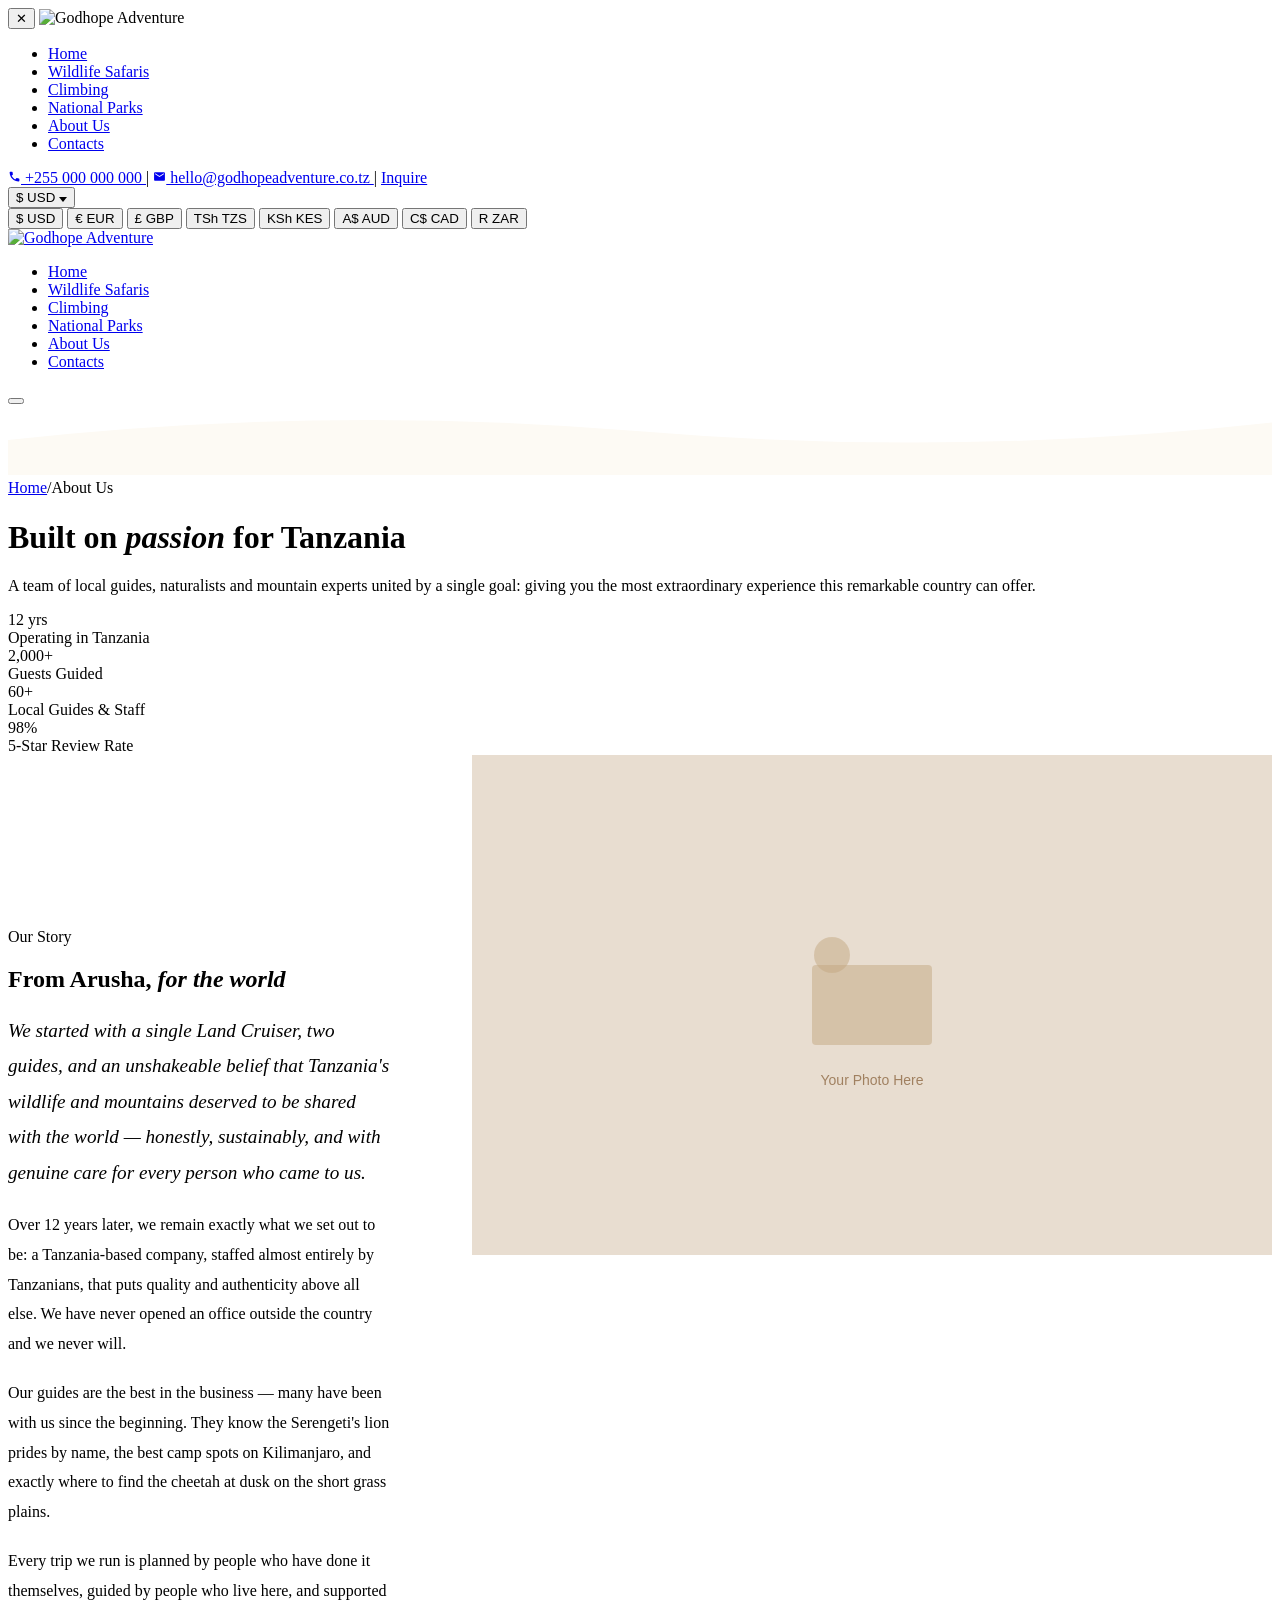
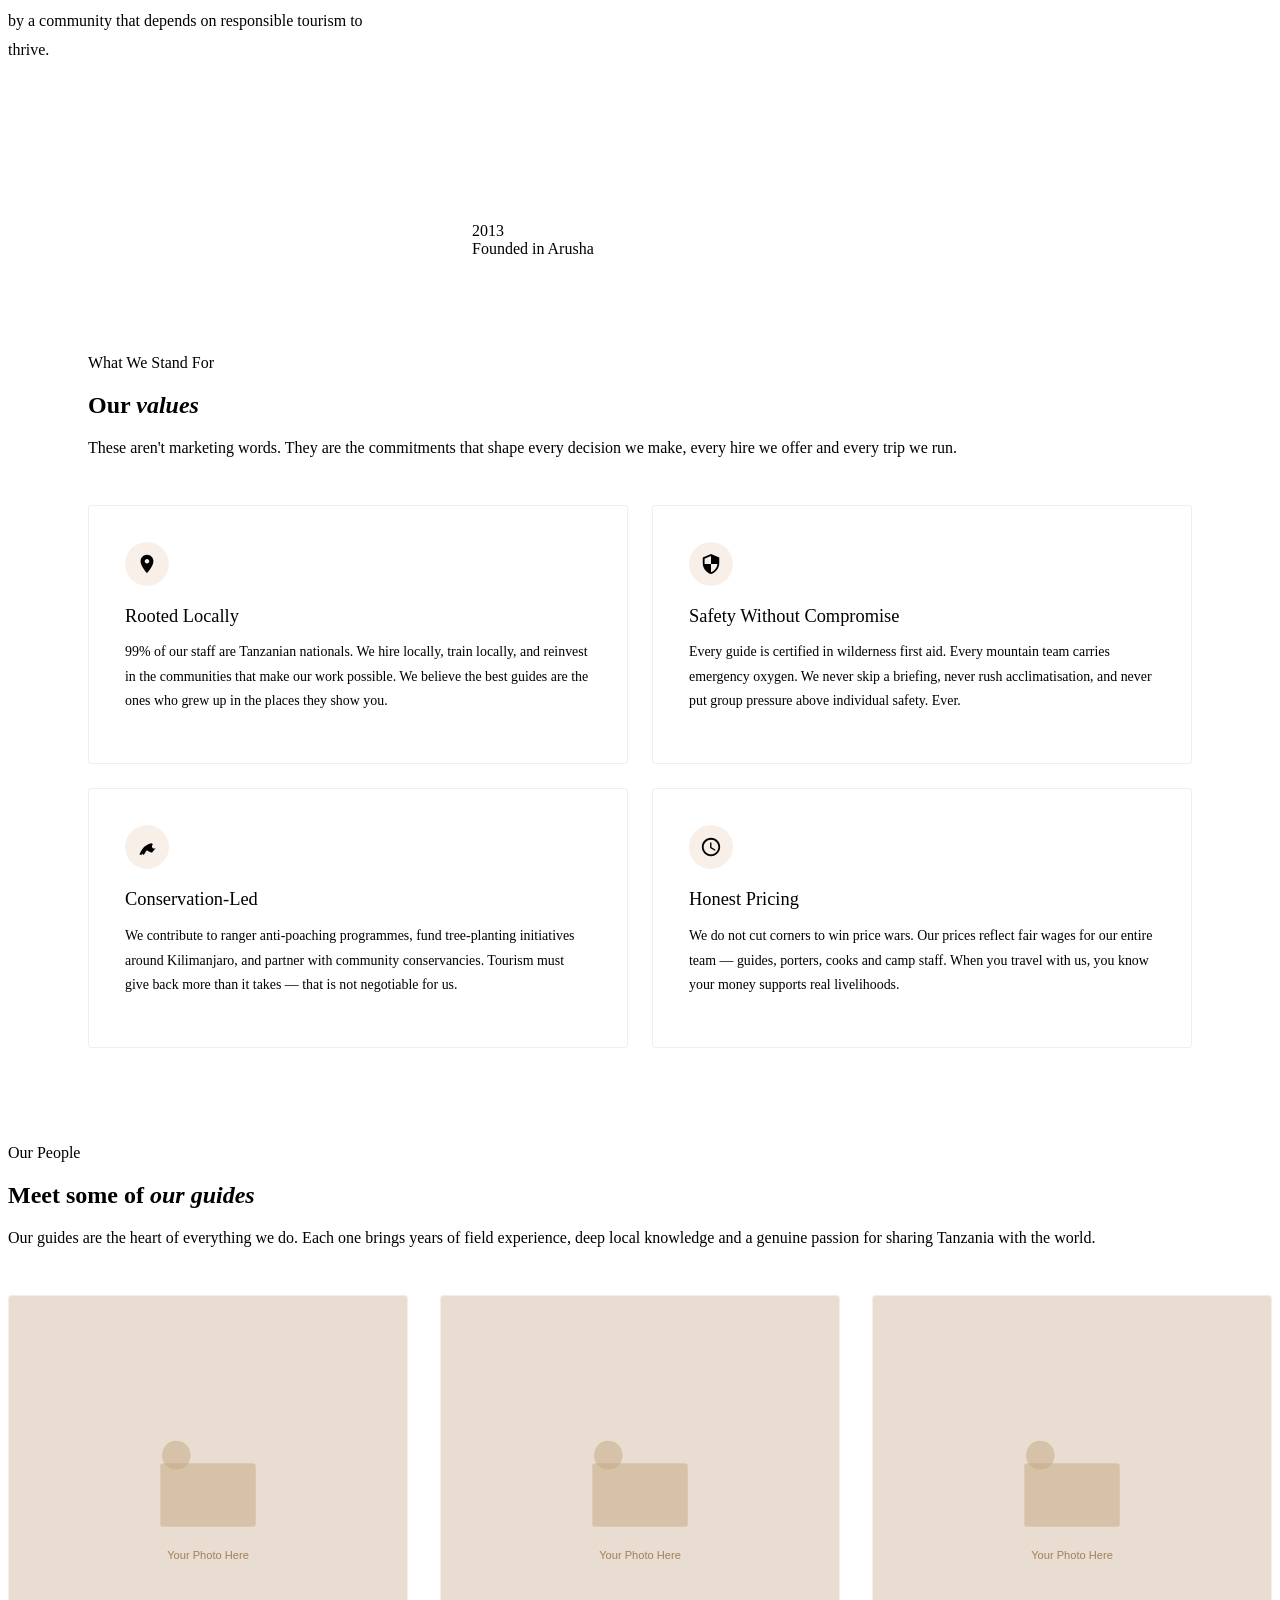
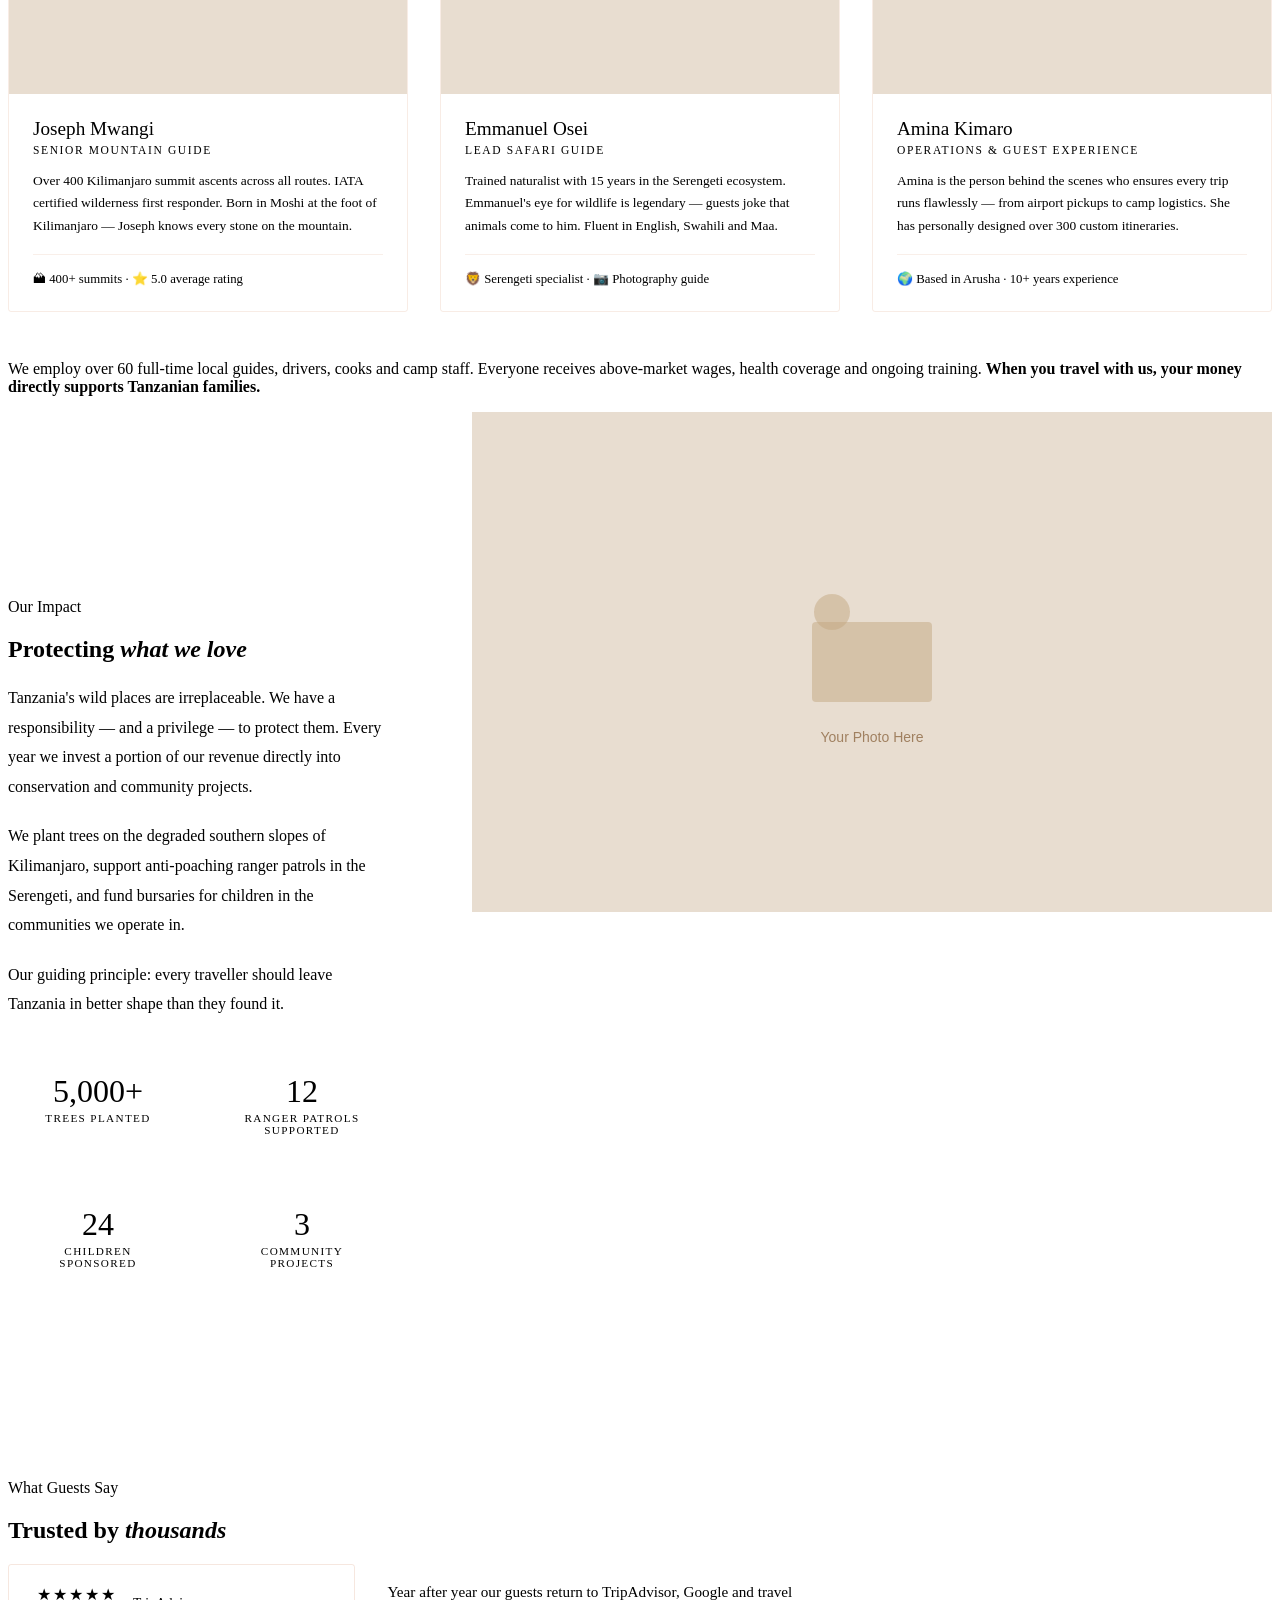
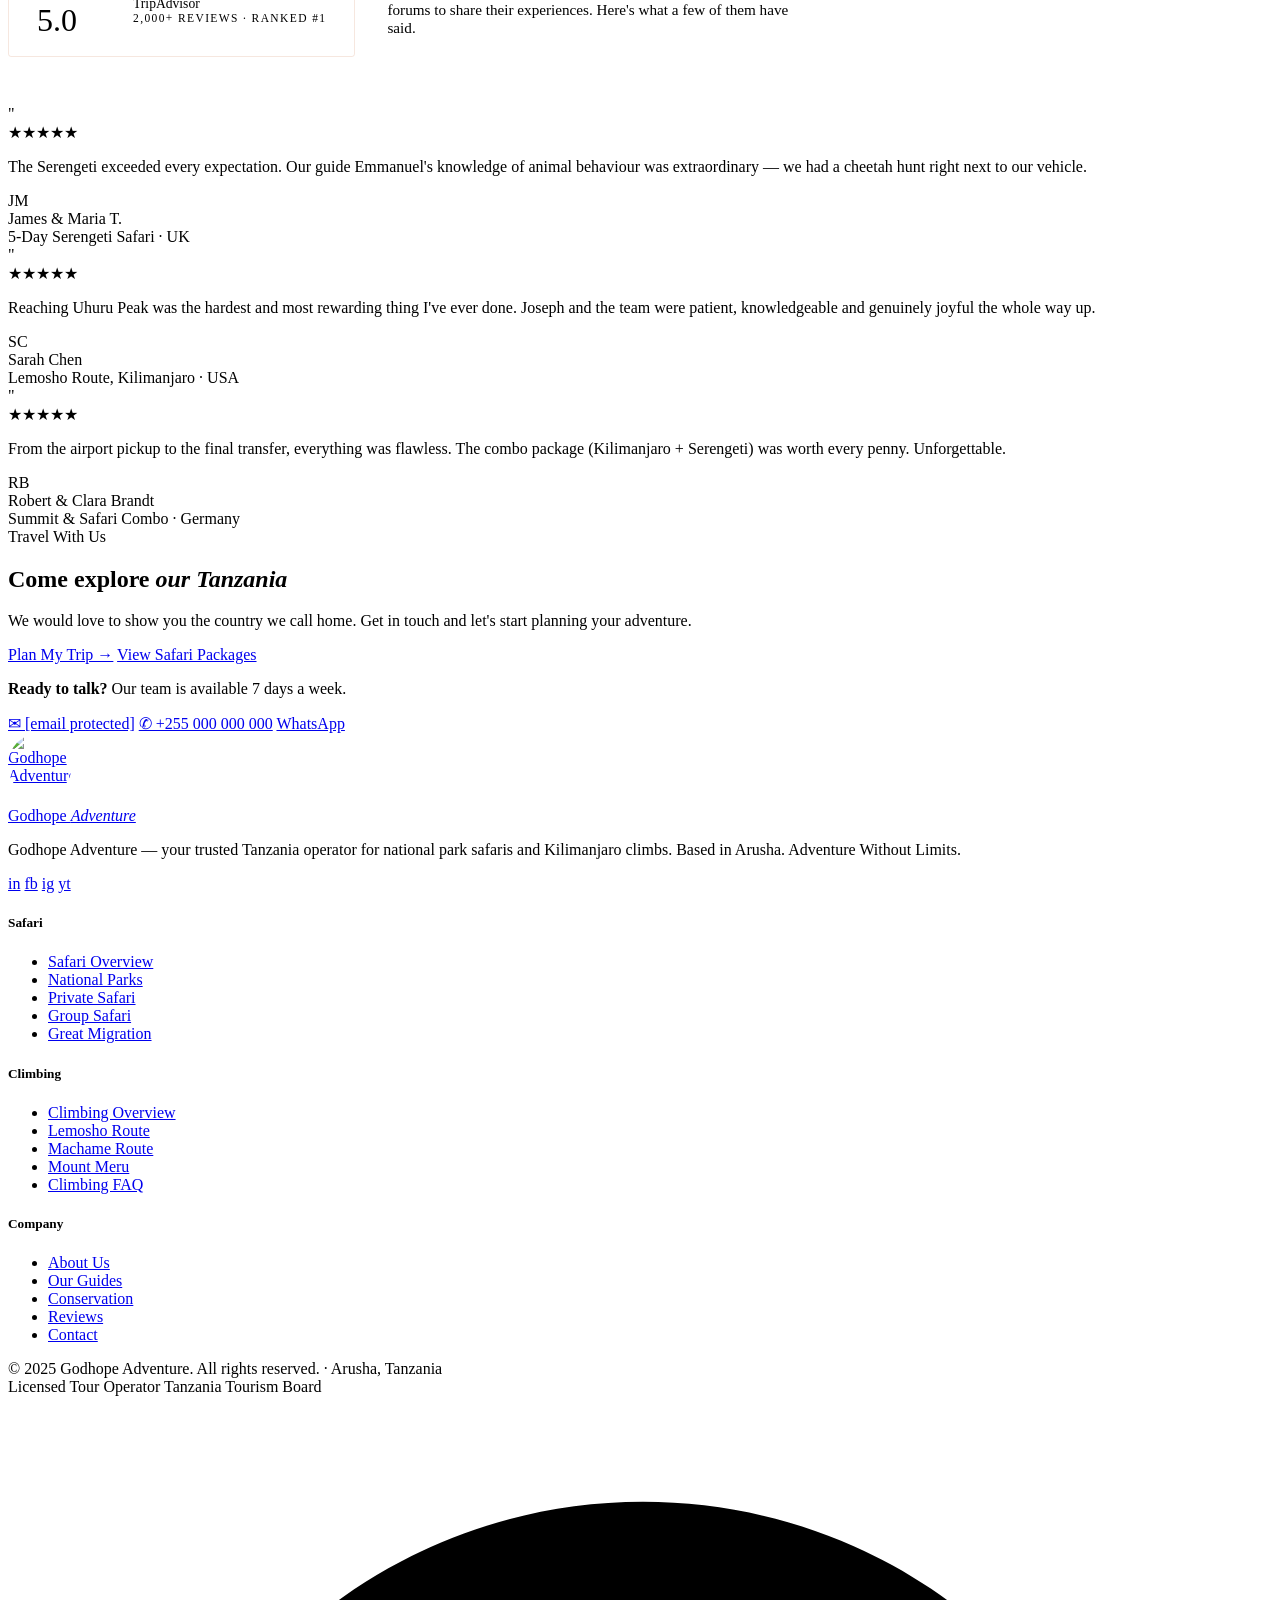
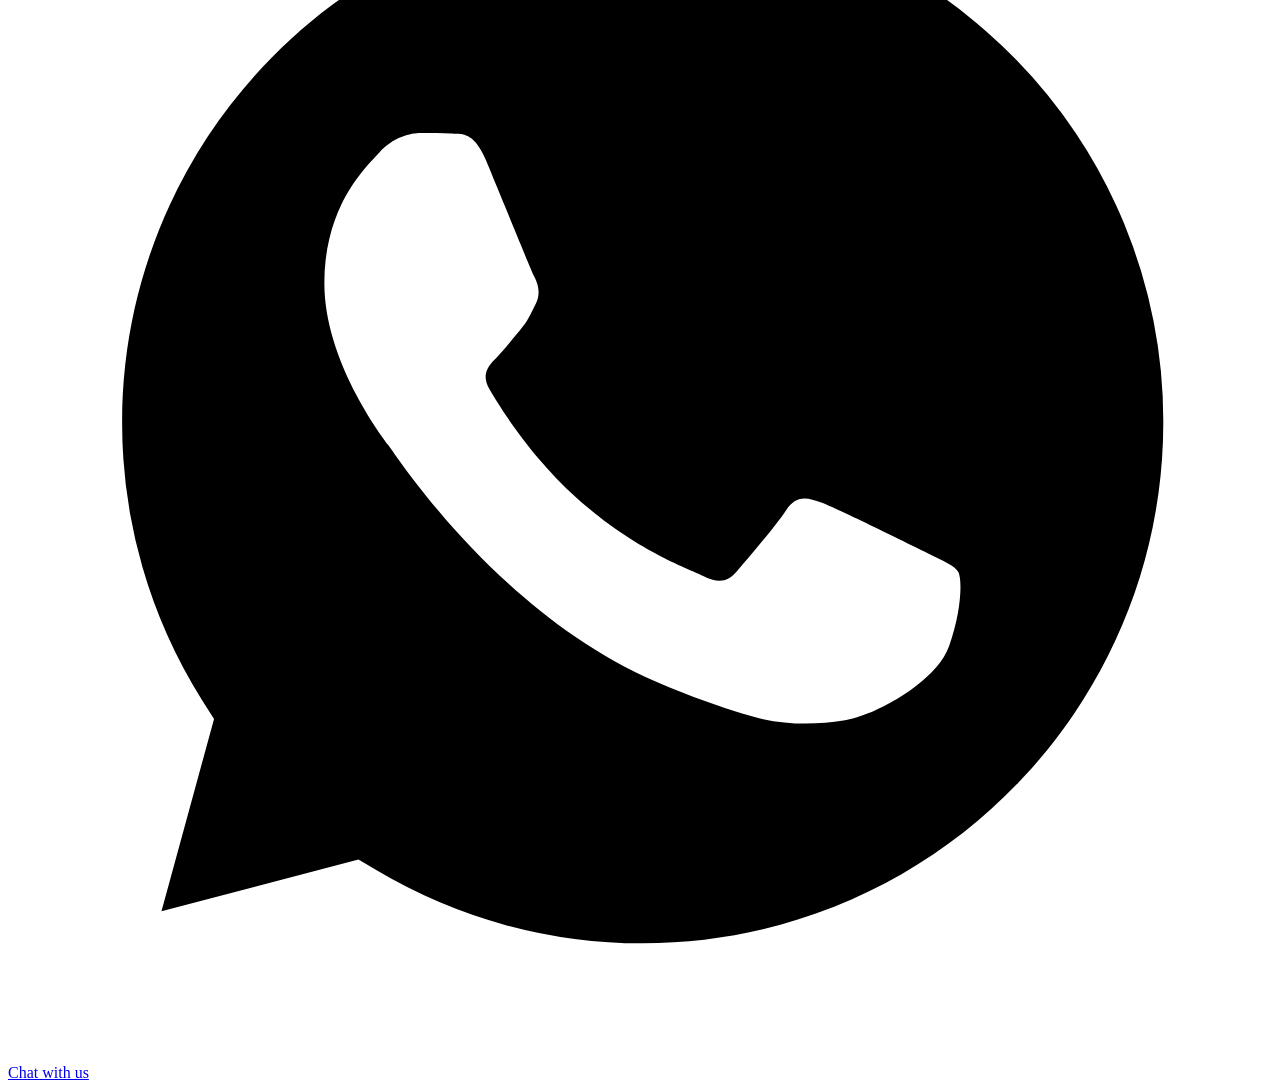
==== commit 3cdf0f25: "Add files via upload" ====
--- a/about.html
+++ b/about.html
@@ -151,17 +151,6 @@
   </div>
 </nav>
 
-
-
-
-    </div>
-  </div>
-</div>
-    </div>
-  </div>
-</div>
-
-
 <!-- PAGE HERO -->
 <div class="page-hero" id="about">
   <div class="page-hero-bg" style="background-image: url('data:image/svg+xml,%3Csvg xmlns='http://www.w3.org/2000/svg' width='1600' height='900' viewBox='0 0 1600 900'%3E%3Crect width='1600' height='900' fill='%23d4c4b0'/%3E%3Ctext x='800' y='460' font-family='sans-serif' font-size='32' fill='%23a08060' text-anchor='middle'%3EYour Background Photo Here%3C/text%3E%3C/svg%3E');"></div>
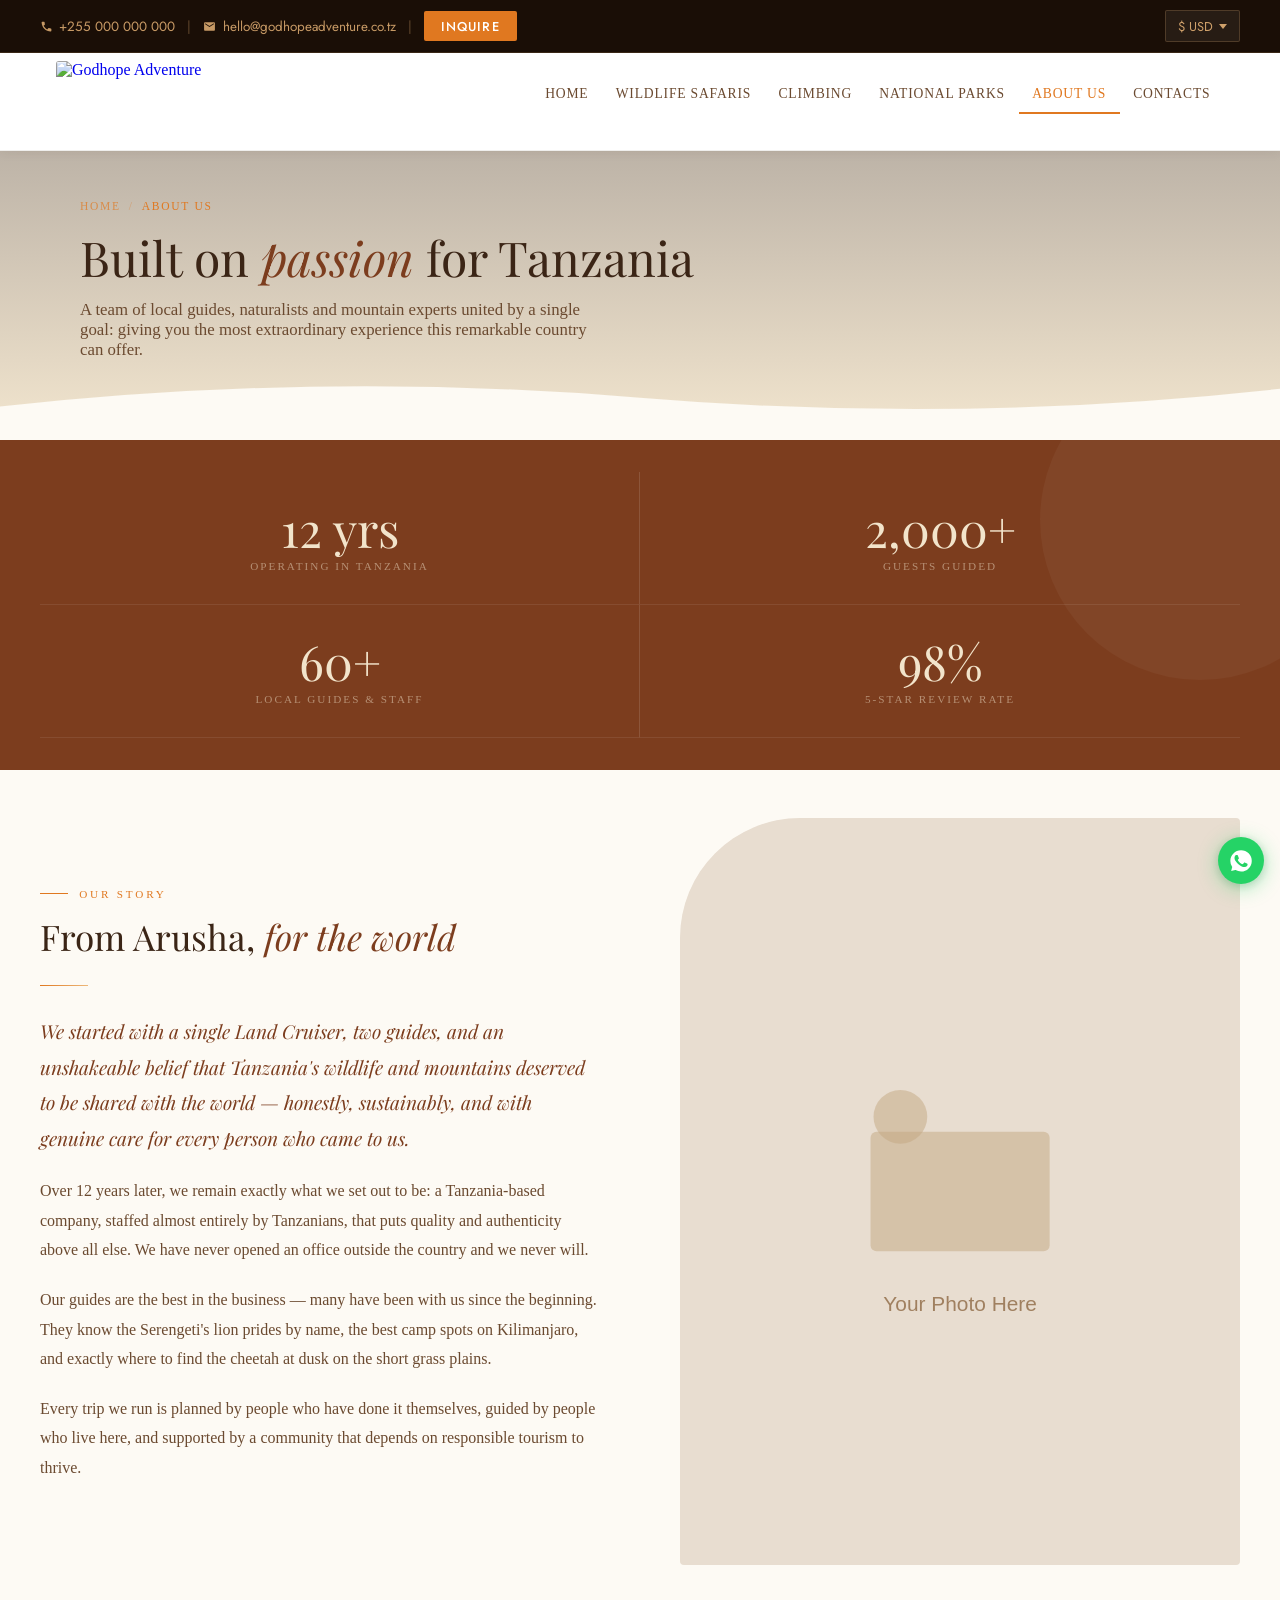
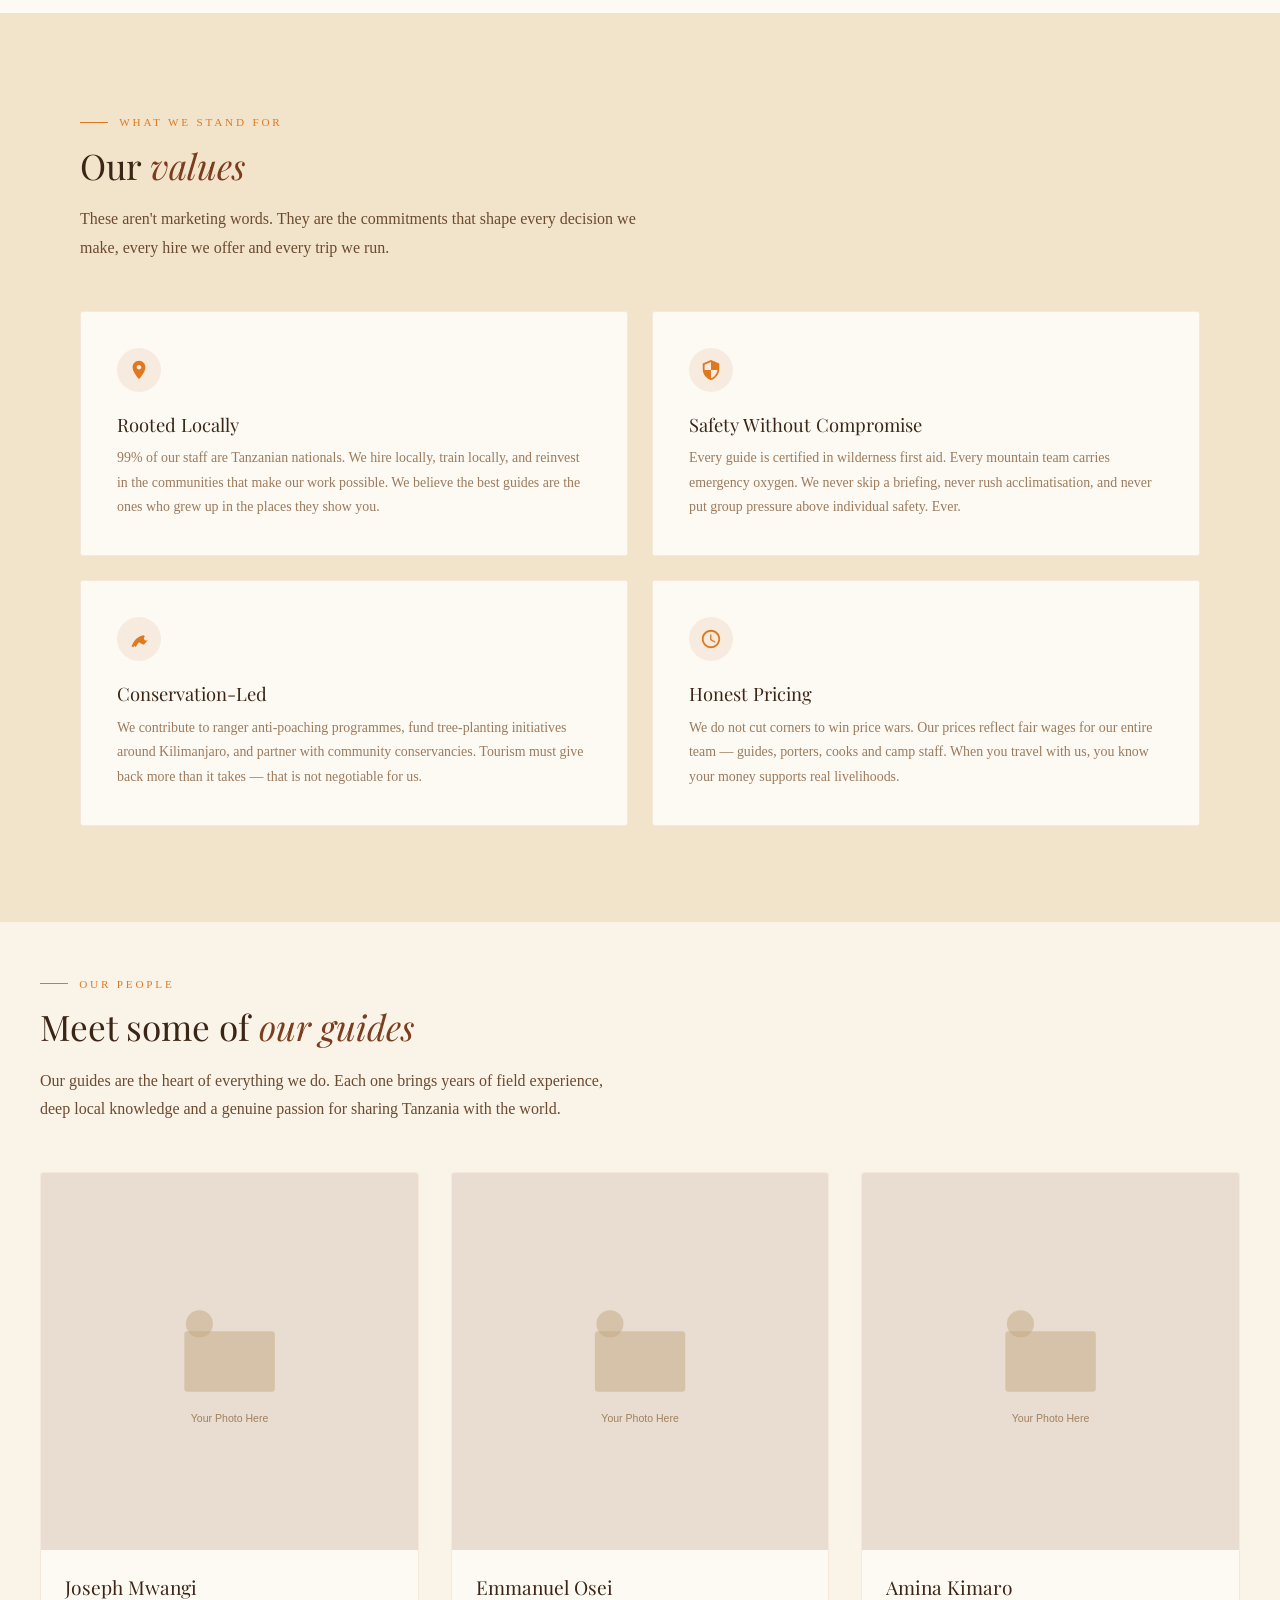
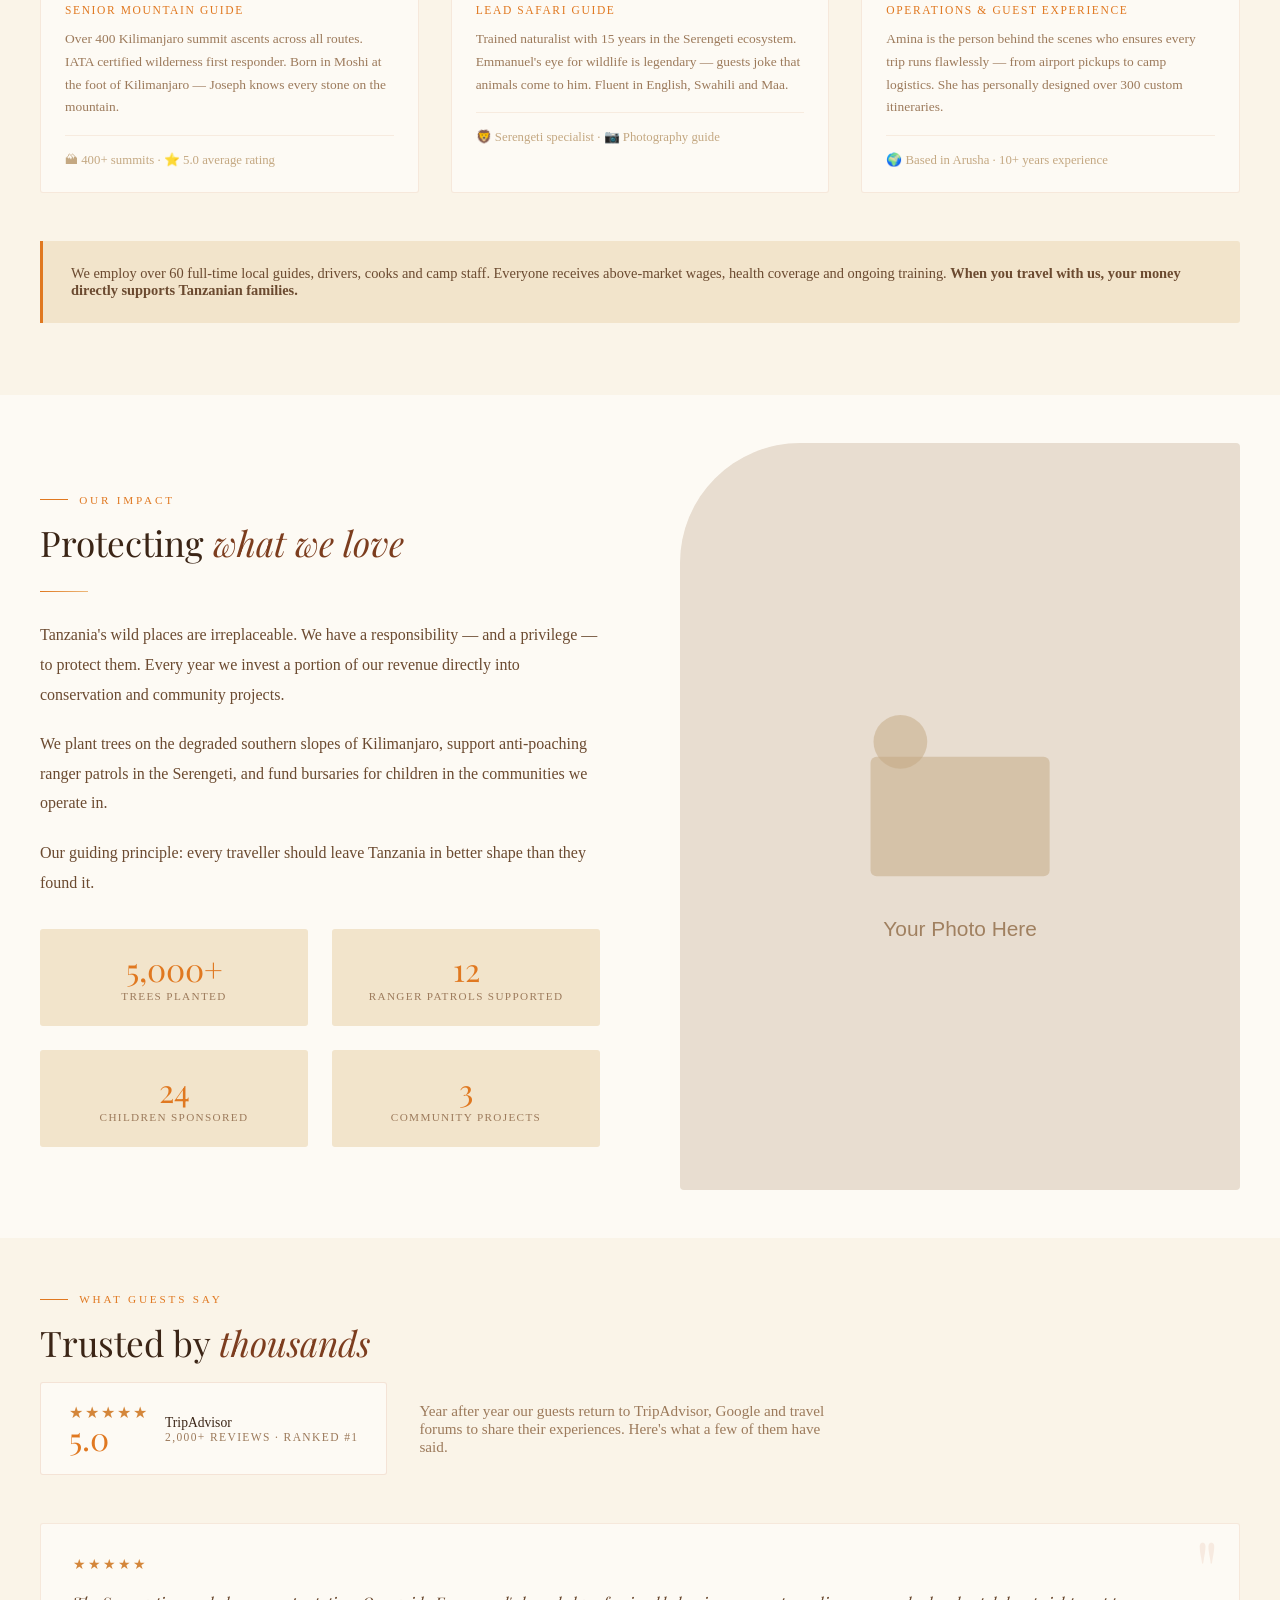
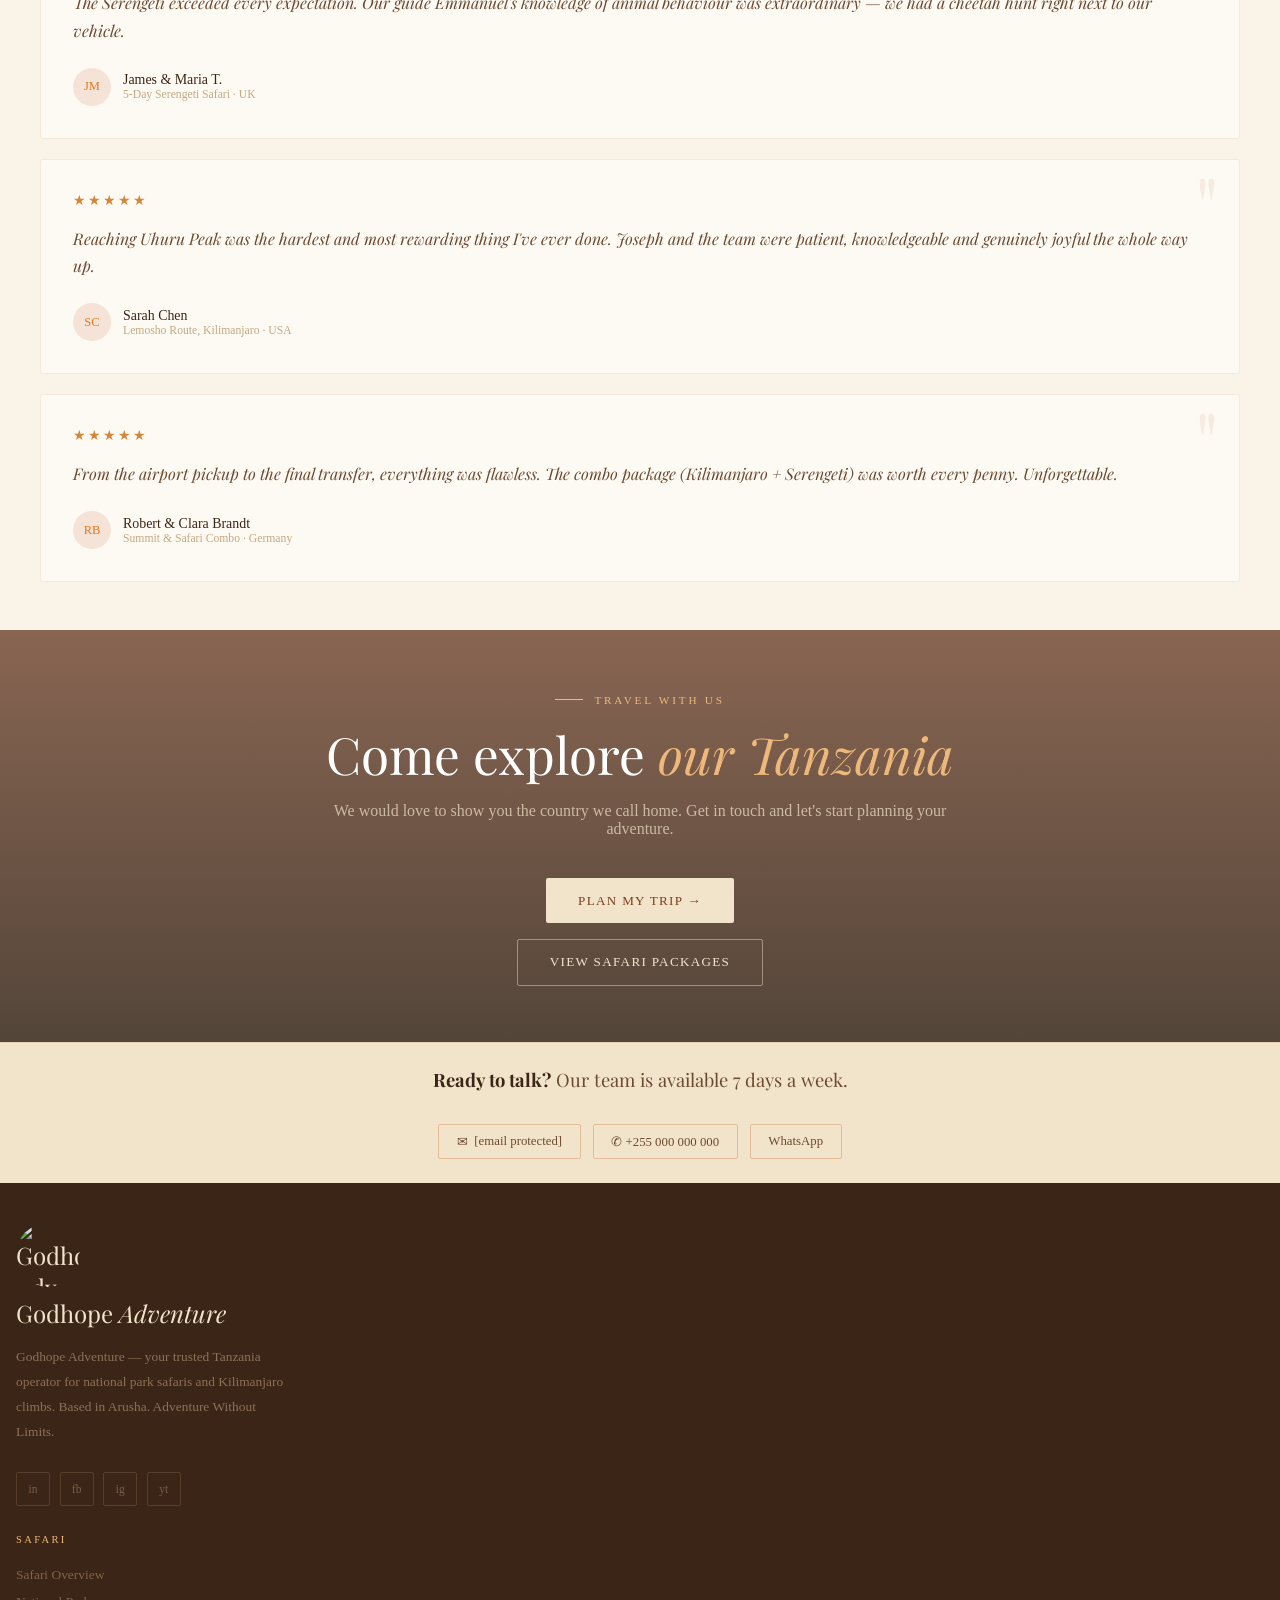
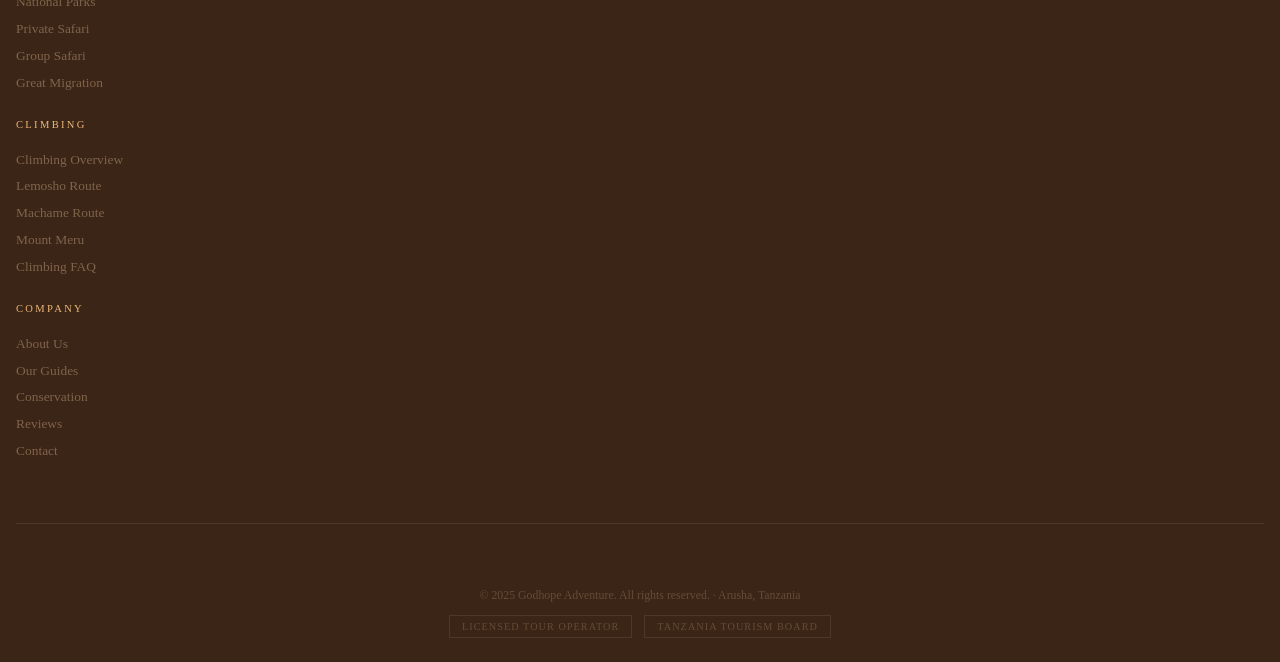
==== commit 279552bb: "Add files via upload" ====
--- a/about.html
+++ b/about.html
@@ -3,10 +3,10 @@
 <head>
 <meta charset="UTF-8">
 <meta name="viewport" content="width=device-width, initial-scale=1.0">
-<title>About Us | Godhope Adventure</title>
+<link rel="stylesheet" href="style.css">
 <link rel="preconnect" href="https://fonts.googleapis.com">
 <link href="https://fonts.googleapis.com/css2?family=Playfair+Display:ital,wght@0,400;0,500;1,400;1,500&family=Jost:wght@300;400;500&display=swap" rel="stylesheet">
-<link rel="stylesheet" href="style.css">
+<title>About Us | Godhope Adventure</title>
 <style>
 /* Story section */
 .story-section { background: var(--warm-white); }
--- a/style.css
+++ b/style.css
@@ -0,0 +1,697 @@
+:root{
+  --clay:#7C3D1E;--clay-dark:#5A2A0F;
+  --terra:#E07820;--terra-light:#F0963A;
+  --amber:#D4863A;--amber-pale:#EDB87A;
+  --sand:#F2E4CB;--sand-light:#FAF4E8;--sand-mid:#EDD9B6;
+  --bark:#3B2516;--bark-mid:#5C3D26;
+  --warm-white:#FDFAF4;
+  --text:#2E1C0E;--text-mid:#6B4A30;
+  --text-muted:#9C7A5B;--text-faint:#C4A882;
+  --serif:'Playfair Display',Georgia,serif;
+  --sans:'Jost',sans-serif;
+  --topbar-h:40px;--nav-h:96px;--header-h:136px;
+  --topbar-h-sm:32px;--nav-h-sm:62px;--header-h-sm:94px;
+}
+
+/* ── HEADER HEIGHT OFFSET ── */
+
+/* ============================================================
+   GODHOPE ADVENTURE — Shared Stylesheet v2 (clean)
+   Earthy & Warm palette: terracotta, sand, clay, bark
+   ============================================================ */
+
+*,*::before,*::after{box-sizing:border-box;margin:0;padding:0}
+
+
+/* ══════════════════════════════════════════════════════════════════
+   TOPBAR + NAV  —  Uisso Adventure structure
+   ══════════════════════════════════════════════════════════════════ */
+
+/* ── TOP UTILITY BAR ── */
+#gha-topbar{
+  position:fixed;top:0;left:0;right:0;
+  z-index:600;
+  background:#1a0e06;
+  font-family:var(--sans);
+  font-size:.88rem;
+  border-bottom:1px solid rgba(237,184,122,.15);
+}
+.topbar-inner{
+  max-width:1300px;margin:0 auto;
+  padding:.65rem 2.5rem;
+  display:flex;align-items:center;justify-content:space-between;
+  gap:1rem;flex-wrap:wrap;
+}
+.topbar-left{display:flex;align-items:center;gap:.75rem;flex-wrap:wrap}
+.topbar-link{
+  display:inline-flex;align-items:center;gap:.4rem;
+  color:rgba(237,184,122,.82);text-decoration:none;
+  font-size:.84rem;transition:color .2s;white-space:nowrap;
+}
+.topbar-link:hover{color:var(--amber-pale)}
+.topbar-sep{color:rgba(237,184,122,.35);font-size:.85rem}
+.topbar-enquire{
+  background:var(--terra);color:#fff;
+  padding:.35rem 1.1rem;border-radius:2px;
+  text-decoration:none;font-size:.8rem;
+  letter-spacing:.08em;text-transform:uppercase;
+  font-weight:500;
+  transition:background .2s;white-space:nowrap;
+}
+.topbar-enquire:hover{background:var(--clay)}
+.topbar-right{display:flex;align-items:center;gap:.75rem;flex-wrap:wrap}
+
+/* Google Translate in topbar */
+.gha-gt .goog-te-gadget{font-size:.7rem!important;color:rgba(237,184,122,.7)!important;font-family:var(--sans)!important}
+.gha-gt select,.gha-gt .goog-te-combo{
+  background:rgba(255,255,255,.06);
+  border:1px solid rgba(237,184,122,.2);
+  color:rgba(237,184,122,.85);
+  font-family:var(--sans);font-size:.8rem;
+  padding:.3rem .5rem;border-radius:2px;cursor:pointer;outline:none;max-width:140px;
+}
+.gha-gt select:focus{border-color:var(--amber-pale)}
+.goog-te-banner-frame,.goog-te-balloon-frame{display:none!important}
+.goog-logo-link,.goog-te-gadget>span{display:none!important}
+body{top:0!important}
+
+/* Currency switcher */
+.gha-cur-wrap{position:relative}
+.gha-cur-btn{
+  background:rgba(255,255,255,.06);border:1px solid rgba(237,184,122,.2);
+  color:rgba(237,184,122,.85);font-family:var(--sans);font-size:.8rem;
+  padding:.32rem .75rem;border-radius:2px;cursor:pointer;
+  display:flex;align-items:center;gap:.4rem;
+  transition:border-color .2s,color .2s;white-space:nowrap;
+}
+.gha-cur-btn:hover{border-color:var(--amber-pale);color:var(--amber-pale)}
+.gha-cur-drop{
+  position:fixed;top:38px;right:2.5rem;
+  background:#1a0e06;border:1px solid rgba(237,184,122,.15);
+  min-width:160px;z-index:900;
+  box-shadow:0 8px 24px rgba(0,0,0,.45);
+  display:none;border-radius:2px;overflow:hidden;
+}
+.gha-cur-drop.open{display:block}
+.gha-cur-drop button{
+  display:block;width:100%;background:none;border:none;
+  border-bottom:1px solid rgba(237,184,122,.06);
+  padding:.55rem 1rem;color:rgba(237,184,122,.65);
+  font-family:var(--sans);font-size:.76rem;
+  text-align:left;cursor:pointer;transition:background .15s,color .15s;
+}
+.gha-cur-drop button:last-child{border-bottom:none}
+.gha-cur-drop button:hover{background:rgba(237,184,122,.08);color:var(--amber-pale)}
+
+/* ── MAIN NAV ── */
+#main-nav{
+  position:fixed;
+  top:var(--topbar-h);
+  left:0;right:0;
+  z-index:500;
+  background:#fff;
+  border-bottom:1px solid rgba(59,37,22,.08);
+  box-shadow:0 2px 10px rgba(59,37,22,.07);
+  transition:box-shadow .3s;
+  overflow:visible;
+}
+#main-nav.scrolled{box-shadow:0 3px 18px rgba(59,37,22,.13)}
+.nav-inner{
+  max-width:1300px;margin:0 auto;
+  padding:.8rem 2.5rem;
+  display:flex;align-items:center;justify-content:space-between;
+  gap:1rem;
+  overflow:visible;
+}
+
+/* Logo */
+.nav-brand{display:flex;align-items:center;text-decoration:none;flex-shrink:0}
+.nav-logo-img{
+  width:200px;height:68px;
+  object-fit:contain;
+  border-radius:3px;
+  display:block;
+}
+
+/* Nav links */
+.nav-menu{
+  display:flex;align-items:center;
+  gap:0;list-style:none;margin:0;padding:0;flex:1;justify-content:flex-end;
+}
+.nav-menu li a{
+  display:block;
+  padding:.65rem .85rem;
+  color:var(--text-mid);
+  text-decoration:none;
+  font-size:.85rem;
+  letter-spacing:.06em;
+  text-transform:uppercase;
+  font-weight:400;
+  white-space:nowrap;
+  transition:color .2s,background .2s;
+  border-bottom:2px solid transparent;
+}
+.nav-menu li a:hover{color:var(--terra)}
+.nav-menu li a.active{
+  color:var(--terra);
+  border-bottom-color:var(--terra);
+}
+
+/* Hamburger — hidden on desktop */
+.nav-hamburger{
+  display:none;
+  flex-direction:column;gap:6px;
+  cursor:pointer;background:none;border:none;padding:4px;
+  flex-shrink:0;
+}
+.nav-hamburger span{
+  display:block;width:28px;height:2.5px;
+  background:var(--bark);border-radius:2px;
+  transition:background .2s;
+}
+.nav-hamburger:hover span{background:var(--terra)}
+
+/* ── MOBILE MENU (slide-in from left like Uisso) ── */
+.mobile-menu{
+  position:fixed;top:0;left:-100%;bottom:0;
+  width:min(280px,85vw);
+  z-index:800;
+  background:#fff;
+  padding:1.5rem 0 2rem;
+  display:flex;flex-direction:column;align-items:flex-start;
+  overflow-y:auto;
+  box-shadow:4px 0 24px rgba(59,37,22,.18);
+  transition:left .3s cubic-bezier(.4,0,.2,1);
+}
+.mobile-menu.open{left:0}
+.mobile-menu-close{
+  align-self:flex-end;margin-right:1.25rem;margin-bottom:1rem;
+  background:none;border:none;font-size:1.4rem;
+  color:var(--text-muted);cursor:pointer;line-height:1;
+  transition:color .2s;
+}
+.mobile-menu-close:hover{color:var(--terra)}
+.mob-logo{
+  width:180px;height:60px;
+  object-fit:contain;display:block;
+  margin:0 1.25rem 1.75rem;
+  border-radius:3px;
+}
+.mobile-menu ul{
+  list-style:none;width:100%;padding:0;margin:0;
+}
+.mobile-menu ul li{border-bottom:1px solid rgba(59,37,22,.06)}
+.mobile-menu ul li a{
+  display:block;padding:1rem 1.5rem;
+  color:var(--text-mid);text-decoration:none;
+  font-size:.95rem;letter-spacing:.04em;
+  text-transform:uppercase;font-weight:400;
+  transition:color .2s,background .2s;
+}
+.mobile-menu ul li a:hover{color:var(--terra);background:rgba(224,120,32,.05)}
+.mobile-menu ul li a.active{color:var(--terra);border-left:3px solid var(--terra);padding-left:calc(1.5rem - 3px)}
+
+/* Dark overlay behind mobile menu */
+.mobile-menu-overlay{
+  position:fixed;inset:0;z-index:799;
+  background:rgba(20,10,4,.55);
+  opacity:0;pointer-events:none;
+  transition:opacity .3s;
+}
+.mobile-menu-overlay.open{opacity:1;pointer-events:all}
+
+/* ── RESPONSIVE ── */
+
+
+/* ── MEDIUM SCREENS: prevent nav link overflow ── */
+@media(max-width:1100px) and (min-width:901px){
+  .nav-inner{padding:.8rem 1.5rem;gap:.5rem}
+  .nav-menu li a{padding:.65rem .65rem;font-size:.78rem}
+  .nav-logo-img{width:160px;height:54px}
+}
+
+/* ── PAGE HERO ─────────────────────────────────────── */
+.page-hero{position:relative;padding:calc(var(--header-h) + 2.5rem) 5rem 5rem;overflow:hidden;min-height:440px;display:flex;align-items:flex-end}
+.page-hero-bg{position:absolute;inset:0;background-size:cover;background-position:center}
+.page-hero-overlay{position:absolute;inset:0;background:linear-gradient(to bottom,rgba(46,28,14,.45) 0%,rgba(242,228,203,.92) 100%)}
+.page-hero-arch{position:absolute;bottom:-2px;left:0;right:0;z-index:2}
+.page-hero-arch svg{display:block;width:100%}
+.page-hero-content{position:relative;z-index:3;max-width:780px}
+.page-hero .breadcrumb{display:flex;align-items:center;gap:.5rem;font-size:.72rem;letter-spacing:.15em;text-transform:uppercase;color:var(--terra);margin-bottom:1.25rem}
+.page-hero .breadcrumb a{color:var(--terra);text-decoration:none;opacity:.7}
+.page-hero .breadcrumb a:hover{opacity:1}
+.page-hero .breadcrumb span{opacity:.4}
+.page-hero h1{font-family:var(--serif);font-size:clamp(2.5rem,5vw,4.2rem);font-weight:400;line-height:1.08;color:var(--bark);margin-bottom:1rem}
+.page-hero h1 em{font-style:italic;color:var(--clay)}
+.page-hero p{font-size:1.05rem;color:var(--text-mid);max-width:520px}
+
+/* ── LAYOUT ─────────────────────────────────────────── */
+.container{max-width:1200px;margin:0 auto}
+section{padding:6rem 5rem}
+.section-eyebrow{display:inline-flex;align-items:center;gap:.7rem;font-size:.7rem;letter-spacing:.25em;text-transform:uppercase;color:var(--terra);font-weight:400;margin-bottom:1.1rem}
+.section-eyebrow::before{content:'';display:block;width:28px;height:1px;background:var(--terra)}
+.section-h2{font-family:var(--serif);font-size:clamp(1.9rem,3.2vw,2.8rem);font-weight:400;line-height:1.12;color:var(--bark);margin-bottom:1.25rem}
+.section-h2 em{font-style:italic;color:var(--clay)}
+.section-lead{font-size:1rem;color:var(--text-mid);max-width:580px;line-height:1.8}
+.ruled-line{width:48px;height:1.5px;background:linear-gradient(to right,var(--terra),var(--amber-pale));margin:1.75rem 0}
+
+/* ── BUTTONS ─────────────────────────────────────────── */
+.btn-primary{display:inline-flex;align-items:center;gap:.6rem;background:var(--terra);color:var(--warm-white);padding:.9rem 2rem;font-size:.82rem;letter-spacing:.1em;text-transform:uppercase;font-weight:400;text-decoration:none;transition:background .2s,transform .2s;border-radius:2px;cursor:pointer;border:none;font-family:var(--sans)}
+.btn-primary:hover{background:var(--clay);transform:translateY(-1px)}
+.btn-secondary{display:inline-flex;align-items:center;gap:.6rem;background:transparent;color:var(--terra);border:1.5px solid var(--terra);padding:.85rem 2rem;font-size:.82rem;letter-spacing:.1em;text-transform:uppercase;font-weight:400;text-decoration:none;transition:all .2s;border-radius:2px;cursor:pointer;font-family:var(--sans)}
+.btn-secondary:hover{background:var(--terra);color:var(--warm-white)}
+.btn-ghost{display:inline-flex;align-items:center;gap:.5rem;color:var(--text-mid);font-size:.82rem;letter-spacing:.06em;text-decoration:none;font-weight:400;border-bottom:1px solid var(--text-faint);padding-bottom:2px;transition:color .2s,border-color .2s}
+.btn-ghost:hover{color:var(--terra);border-color:var(--terra)}
+.btn-light{display:inline-flex;align-items:center;gap:.5rem;background:var(--sand);color:var(--clay);padding:.9rem 2rem;font-size:.82rem;letter-spacing:.1em;text-transform:uppercase;font-weight:500;text-decoration:none;border-radius:2px;transition:background .2s}
+.btn-light:hover{background:var(--warm-white)}
+.btn-outline-light{display:inline-flex;align-items:center;gap:.5rem;border:1px solid rgba(242,228,203,.45);color:var(--sand);padding:.9rem 2rem;font-size:.82rem;letter-spacing:.1em;text-transform:uppercase;text-decoration:none;border-radius:2px;transition:border-color .2s,background .2s}
+.btn-outline-light:hover{border-color:var(--sand);background:rgba(242,228,203,.08)}
+
+/* ── CARDS ───────────────────────────────────────────── */
+.card{background:var(--warm-white);border:1px solid rgba(196,98,45,.12);border-radius:3px;overflow:hidden;transition:box-shadow .3s,transform .3s}
+.card:hover{box-shadow:0 12px 40px rgba(124,61,30,.13);transform:translateY(-4px)}
+.card-img{overflow:hidden;position:relative}
+.card-img img{width:100%;height:100%;object-fit:cover;transition:transform .5s;display:block}
+.card:hover .card-img img{transform:scale(1.05)}
+.card-tag{position:absolute;top:1rem;left:1rem;background:var(--terra);color:var(--warm-white);font-size:.62rem;letter-spacing:.18em;text-transform:uppercase;padding:.25rem .7rem;border-radius:1px}
+.card-body{padding:1.5rem}
+.card-label{font-size:.68rem;letter-spacing:.14em;text-transform:uppercase;color:var(--text-faint);margin-bottom:.35rem}
+.card-title{font-family:var(--serif);font-size:1.2rem;color:var(--bark);margin-bottom:.4rem;line-height:1.25}
+.card-desc{font-size:.85rem;color:var(--text-muted);margin-bottom:1.1rem;line-height:1.7}
+.card-footer{display:flex;align-items:center;justify-content:space-between}
+.card-price{font-family:var(--serif);font-size:1.35rem;color:var(--clay)}
+.card-price sup{font-family:var(--sans);font-size:.68rem;color:var(--text-muted)}
+.card-arrow{width:34px;height:34px;border:1px solid rgba(196,98,45,.3);display:flex;align-items:center;justify-content:center;color:var(--terra);font-size:.85rem;border-radius:2px;transition:background .2s,color .2s}
+.card:hover .card-arrow{background:var(--terra);color:var(--warm-white)}
+
+/* ── GRIDS ───────────────────────────────────────────── */
+.grid-3{display:grid;grid-template-columns:repeat(3,1fr);gap:2rem}
+.grid-2{display:grid;grid-template-columns:1fr 1fr;gap:3rem}
+.grid-4{display:grid;grid-template-columns:repeat(4,1fr);gap:1.5rem}
+.split{display:grid;grid-template-columns:1fr 1fr;gap:5rem;align-items:center}
+
+/* ── ROUTE LIST ──────────────────────────────────────── */
+.route-list{margin:1.75rem 0;display:flex;flex-direction:column}
+.route-row{display:flex;align-items:center;padding:.85rem 0;border-bottom:1px solid rgba(196,98,45,.12);gap:1rem;text-decoration:none;transition:padding-left .2s}
+.route-row:first-child{border-top:1px solid rgba(196,98,45,.12)}
+.route-row:hover{padding-left:.5rem}
+.rdot{width:7px;height:7px;border-radius:50%;background:var(--amber);flex-shrink:0;transition:background .2s}
+.route-row:hover .rdot{background:var(--terra)}
+.rname{flex:1;font-size:.9rem;color:var(--text-mid);font-weight:400}
+.rbadge{font-size:.62rem;letter-spacing:.1em;text-transform:uppercase;color:var(--terra);background:rgba(196,98,45,.1);padding:.2rem .6rem;border-radius:1px;white-space:nowrap}
+.rdays{font-size:.76rem;color:var(--text-faint);white-space:nowrap}
+
+/* ── STATS BAND ──────────────────────────────────────── */
+.stats-band{background:var(--clay);padding:4.5rem 5rem;position:relative;overflow:hidden}
+.stats-band::before{content:'';position:absolute;top:-80px;right:-80px;width:320px;height:320px;border-radius:50%;background:rgba(255,255,255,.04)}
+.stats-inner{max-width:1200px;margin:0 auto;display:grid;grid-template-columns:repeat(4,1fr);position:relative;z-index:2}
+.stat-item{padding:2rem 2.5rem;text-align:center;border-right:1px solid rgba(255,255,255,.12)}
+.stat-item:last-child{border-right:none}
+.stat-n{font-family:var(--serif);font-size:3rem;font-weight:400;color:var(--sand);line-height:1}
+.stat-l{font-size:.7rem;letter-spacing:.18em;text-transform:uppercase;color:rgba(242,228,203,.5);margin-top:.5rem}
+
+/* ── TESTIMONIALS ────────────────────────────────────── */
+.testi-card{background:var(--warm-white);border:1px solid rgba(196,98,45,.12);padding:2rem;position:relative;border-radius:3px}
+.testi-q{font-family:var(--serif);font-size:5rem;line-height:.7;color:rgba(196,98,45,.1);position:absolute;top:1rem;right:1.25rem}
+.testi-stars{color:var(--amber);font-size:.85rem;letter-spacing:2px;margin-bottom:1rem}
+.testi-text{font-family:var(--serif);font-style:italic;font-size:1rem;color:var(--text-mid);line-height:1.7;margin-bottom:1.5rem}
+.testi-author{display:flex;align-items:center;gap:.75rem}
+.testi-av{width:38px;height:38px;border-radius:50%;background:rgba(196,98,45,.15);display:flex;align-items:center;justify-content:center;font-size:.78rem;color:var(--terra);font-weight:500;flex-shrink:0}
+.testi-name{font-size:.87rem;color:var(--bark);font-weight:400}
+.testi-trip{font-size:.73rem;color:var(--text-faint)}
+
+/* ── MISC ─────────────────────────────────────────────── */
+.info-box{background:var(--sand);border-left:3px solid var(--terra);padding:1.5rem 1.75rem;border-radius:0 3px 3px 0;margin:1.5rem 0}
+.info-box p{font-size:.9rem;color:var(--text-mid)}
+
+.split-visual{position:relative}
+.split-img-frame{position:relative;overflow:hidden;aspect-ratio:3/4;border-radius:120px 4px 4px 4px}
+.split-img-frame.alt{border-radius:4px 4px 4px 120px}
+.split-img-frame.square{border-radius:4px;aspect-ratio:4/3}
+.split-img-frame img{width:100%;height:100%;object-fit:cover;transition:transform .7s ease;display:block}
+.split-img-frame:hover img{transform:scale(1.04)}
+.split-float{position:absolute;bottom:-2rem;right:-2rem;background:var(--warm-white);border:1px solid rgba(196,98,45,.2);padding:1.25rem 1.5rem;box-shadow:0 8px 32px rgba(91,42,15,.12);min-width:150px}
+.split-float.left{left:-2rem;right:auto}
+.split-float .n{font-family:var(--serif);font-size:2.2rem;color:var(--terra);line-height:1}
+.split-float .l{font-size:.7rem;letter-spacing:.14em;text-transform:uppercase;color:var(--text-muted);margin-top:.3rem}
+
+.trust-grid{display:grid;grid-template-columns:repeat(3,1fr);gap:0;border:1px solid rgba(196,98,45,.15)}
+.trust-card{padding:2.5rem;border-right:1px solid rgba(196,98,45,.15);border-bottom:1px solid rgba(196,98,45,.15);transition:background .25s}
+.trust-card:hover{background:rgba(242,228,203,.42)}
+.trust-card:nth-child(3n){border-right:none}
+.trust-card:nth-last-child(-n+3){border-bottom:none}
+.trust-icon{width:42px;height:42px;margin-bottom:1.25rem;background:rgba(196,98,45,.1);border-radius:50%;display:flex;align-items:center;justify-content:center}
+.trust-icon svg{fill:var(--terra);width:20px;height:20px}
+.trust-title{font-family:var(--serif);font-size:1.1rem;color:var(--bark);margin-bottom:.6rem}
+.trust-text{font-size:.86rem;color:var(--text-muted);line-height:1.75}
+
+.cta-section{position:relative;padding:8rem 5rem;overflow:hidden;text-align:center}
+.cta-bg{position:absolute;inset:0;background-size:cover;background-position:center}
+.cta-overlay{position:absolute;inset:0;background:linear-gradient(rgba(91,42,15,.72),rgba(46,28,14,.82))}
+.cta-inner{position:relative;z-index:2;max-width:680px;margin:0 auto}
+.cta-eyebrow{display:inline-flex;align-items:center;gap:.7rem;font-size:.7rem;letter-spacing:.25em;text-transform:uppercase;color:var(--amber-pale);font-weight:400;margin-bottom:1.25rem}
+.cta-eyebrow::before{content:'';display:block;width:28px;height:1px;background:var(--amber-pale)}
+.cta-h2{font-family:var(--serif);font-size:clamp(2.2rem,4vw,3.5rem);font-weight:400;color:#fff;line-height:1.1;margin-bottom:1.25rem}
+.cta-h2 em{font-style:italic;color:var(--amber-pale)}
+.cta-p{font-size:1rem;color:rgba(242,228,203,.7);margin-bottom:2.5rem}
+.cta-btns{display:flex;gap:1rem;justify-content:center;flex-wrap:wrap}
+
+.contact-strip{background:var(--sand);border-top:1px solid rgba(196,98,45,.18);padding:2.25rem 5rem;display:flex;align-items:center;justify-content:space-between;gap:2rem;flex-wrap:wrap}
+.contact-strip-copy{font-family:var(--serif);font-size:1.15rem;color:var(--text-mid)}
+.contact-strip-copy strong{color:var(--bark)}
+.contact-chips{display:flex;gap:.75rem;flex-wrap:wrap}
+.chip{display:inline-flex;align-items:center;gap:.4rem;border:1px solid rgba(196,98,45,.3);color:var(--text-mid);padding:.55rem 1.1rem;font-size:.8rem;text-decoration:none;border-radius:2px;transition:border-color .2s,color .2s}
+.chip:hover{border-color:var(--terra);color:var(--terra)}
+
+footer{background:var(--bark);padding:5rem 5rem 3rem}
+.footer-top{display:grid;grid-template-columns:2fr 1fr 1fr 1fr;gap:4rem;margin-bottom:4rem;padding-bottom:4rem;border-bottom:1px solid rgba(242,228,203,.1)}
+.footer-logo{font-family:var(--serif);font-size:1.5rem;color:var(--sand);margin-bottom:1rem;display:block;text-decoration:none}
+.footer-about{font-size:.84rem;color:rgba(196,164,130,.6);line-height:1.85;max-width:270px;margin-bottom:1.75rem}
+.footer-socials{display:flex;gap:.6rem}
+.soc{width:34px;height:34px;border:1px solid rgba(196,164,130,.2);display:flex;align-items:center;justify-content:center;color:rgba(196,164,130,.45);text-decoration:none;font-size:.72rem;border-radius:2px;transition:all .2s}
+.soc:hover{border-color:var(--amber-pale);color:var(--amber-pale)}
+.footer-col h5{font-size:.66rem;letter-spacing:.22em;text-transform:uppercase;color:var(--amber-pale);margin-bottom:1.25rem;font-weight:400}
+.footer-col ul{list-style:none;display:flex;flex-direction:column;gap:.55rem}
+.footer-col ul a{color:rgba(196,164,130,.5);text-decoration:none;font-size:.84rem;transition:color .2s}
+.footer-col ul a:hover{color:var(--sand-mid)}
+.footer-bottom{display:flex;align-items:center;justify-content:space-between;font-size:.74rem;color:rgba(196,164,130,.3);flex-wrap:wrap;gap:1rem}
+.footer-certs{display:flex;gap:.75rem}
+.cert{border:1px solid rgba(196,164,130,.15);padding:.3rem .75rem;font-size:.64rem;letter-spacing:.1em;text-transform:uppercase;color:rgba(196,164,130,.3)}
+
+/* ── WHATSAPP FLOAT ───────────────────────────────── */
+.wa-float{position:fixed;bottom:2rem;right:2rem;z-index:800;display:flex;align-items:center;gap:.6rem;background:#25D366;color:#fff;padding:.75rem 1.1rem .75rem .85rem;border-radius:50px;text-decoration:none;box-shadow:0 4px 20px rgba(37,211,102,.4),0 2px 8px rgba(0,0,0,.15);transition:transform .2s,box-shadow .2s,max-width .3s,padding .3s;overflow:hidden;max-width:54px;animation:wa-pulse 2.5s ease-out 2s 3}
+.wa-float:hover{transform:translateY(-2px);box-shadow:0 8px 28px rgba(37,211,102,.5),0 4px 12px rgba(0,0,0,.15);max-width:200px;padding:.75rem 1.25rem .75rem .9rem}
+.wa-float svg{width:26px;height:26px;fill:#fff;flex-shrink:0}
+.wa-float-label{font-family:var(--sans);font-size:.82rem;font-weight:500;letter-spacing:.04em;white-space:nowrap;opacity:0;transform:translateX(-6px);transition:opacity .2s .05s,transform .2s .05s;pointer-events:none}
+.wa-float:hover .wa-float-label{opacity:1;transform:translateX(0)}
+@keyframes wa-pulse{0%{box-shadow:0 0 0 0 rgba(37,211,102,.5),0 4px 20px rgba(37,211,102,.4)}70%{box-shadow:0 0 0 12px rgba(37,211,102,0),0 4px 20px rgba(37,211,102,.4)}100%{box-shadow:0 0 0 0 rgba(37,211,102,0),0 4px 20px rgba(37,211,102,.4)}}
+
+/* ── ANIMATIONS ───────────────────────────────────── */
+@keyframes riseIn{from{opacity:0;transform:translateY(28px)}to{opacity:1;transform:translateY(0)}}
+.rise{opacity:0;animation:riseIn .8s forwards}
+.d1{animation-delay:.1s}.d2{animation-delay:.25s}.d3{animation-delay:.4s}.d4{animation-delay:.55s}
+
+/* ── INTRO BAND ───────────────────────────────────── */
+.intro-band{background:var(--sand);padding:2.5rem 5rem;display:flex;gap:0;border-top:1px solid rgba(196,98,45,.15);border-bottom:1px solid rgba(196,98,45,.15)}
+.intro-pill{display:flex;align-items:center;gap:1rem;flex:1;padding:0 2.5rem;border-right:1px solid rgba(196,98,45,.18)}
+.intro-pill:first-child{padding-left:0}
+.intro-pill:last-child{border-right:none}
+.intro-pill-icon{width:44px;height:44px;flex-shrink:0;background:var(--terra);border-radius:50%;display:flex;align-items:center;justify-content:center}
+.intro-pill-icon svg{fill:var(--warm-white);width:20px;height:20px}
+.intro-pill-text strong{display:block;font-weight:500;color:var(--bark);font-size:.92rem}
+.intro-pill-text span{font-size:.8rem;color:var(--text-muted)}
+
+/* ── FILTER / ACCORDION / FORM ────────────────────── */
+.filter-row{display:flex;gap:.5rem;flex-wrap:wrap}
+.flt{background:none;border:1px solid rgba(196,98,45,.22);padding:.5rem 1.35rem;font-family:var(--sans);font-size:.74rem;letter-spacing:.12em;text-transform:uppercase;font-weight:400;color:var(--text-muted);cursor:pointer;transition:all .2s;border-radius:1px}
+.flt.on{background:var(--terra);border-color:var(--terra);color:var(--warm-white)}
+.flt:hover:not(.on){border-color:var(--terra);color:var(--terra)}
+
+.accordion-item{border-bottom:1px solid rgba(196,98,45,.15)}
+.accordion-item:first-child{border-top:1px solid rgba(196,98,45,.15)}
+.accordion-btn{width:100%;display:flex;align-items:center;justify-content:space-between;padding:1.25rem 0;background:none;border:none;cursor:pointer;font-family:var(--sans);text-align:left}
+.accordion-btn-text{font-size:1rem;color:var(--bark);font-weight:400}
+.accordion-icon{width:24px;height:24px;border:1px solid rgba(196,98,45,.3);border-radius:50%;display:flex;align-items:center;justify-content:center;color:var(--terra);font-size:1rem;flex-shrink:0;transition:transform .3s}
+.accordion-item.open .accordion-icon{transform:rotate(45deg)}
+.accordion-body{max-height:0;overflow:hidden;transition:max-height .4s ease}
+.accordion-body-inner{padding:0 0 1.25rem;font-size:.92rem;color:var(--text-muted);line-height:1.8}
+
+.form-group{margin-bottom:1.5rem}
+.form-label{display:block;font-size:.76rem;letter-spacing:.12em;text-transform:uppercase;color:var(--text-mid);margin-bottom:.5rem;font-weight:400}
+.form-input,.form-select,.form-textarea{width:100%;padding:.85rem 1rem;background:var(--warm-white);border:1px solid rgba(196,98,45,.25);color:var(--text);font-family:var(--sans);font-size:.95rem;font-weight:300;border-radius:2px;transition:border-color .2s,box-shadow .2s;outline:none}
+.form-input:focus,.form-select:focus,.form-textarea:focus{border-color:var(--terra);box-shadow:0 0 0 3px rgba(196,98,45,.08)}
+.form-textarea{min-height:130px;resize:vertical}
+.form-select{appearance:none;background-image:url("data:image/svg+xml,%3Csvg xmlns='http://www.w3.org/2000/svg' width='12' height='8' viewBox='0 0 12 8'%3E%3Cpath fill='%239C7A5B' d='M6 8L0 0h12z'/%3E%3C/svg%3E");background-repeat:no-repeat;background-position:right 1rem center;padding-right:2.5rem}
+
+.gha-top-enquire{display:none}
+  .gha-cur-drop{right:.5rem;top:36px}
+
+  /* Nav */
+  nav{padding:.5rem 1rem;top:26px}
+  nav.solid,nav.scrolled{padding:.45rem 1rem}
+  
+  
+  
+  
+  
+
+  /* Layout */
+  section{padding:3.5rem 1.25rem}
+  .container{padding:0}
+  
+  .stats-band{padding:2.5rem 1.25rem}
+  .cta-section{padding:4rem 1.25rem}
+
+  /* Intro band */
+  .intro-band{flex-direction:column;padding:2rem 1.25rem}
+  .intro-pill{padding:0;border-right:none;border-bottom:1px solid rgba(196,98,45,.12);padding-bottom:1rem}
+  .intro-pill:last-child{border-bottom:none;padding-bottom:0}
+
+  /* Grids → single column */
+  .split{grid-template-columns:1fr;gap:2rem}
+  .grid-2{grid-template-columns:1fr;gap:2rem}
+  .grid-3{grid-template-columns:1fr;gap:1.25rem}
+  .grid-4{grid-template-columns:1fr 1fr;gap:1rem}
+  .split-float,.split-float.left{display:none}
+
+  /* Trust / stats */
+  .trust-grid{grid-template-columns:1fr}
+  .trust-card{border-right:none}
+  .stats-inner{grid-template-columns:1fr 1fr}
+  .stat-item:nth-child(2n){border-right:none}
+  .stat-item{border-bottom:1px solid rgba(255,255,255,.08)}
+
+  /* Contact strip */
+  .contact-strip{flex-direction:column;padding:1.75rem 1.25rem;text-align:center}
+  .contact-chips{justify-content:center}
+
+  /* Footer */
+  footer{padding:3rem 1.25rem 2rem}
+  .footer-top{grid-template-columns:1fr;gap:1.75rem}
+  .footer-bottom{flex-direction:column;text-align:center;gap:.75rem}
+
+  /* CTA buttons */
+  .cta-btns{flex-direction:column;align-items:center}
+
+  /* WhatsApp */
+  .wa-float{bottom:1rem;right:1rem;padding:.65rem;border-radius:50%;max-width:46px}
+  .wa-float:hover{max-width:46px;padding:.65rem;border-radius:50%}
+  .wa-float-label{display:none}
+
+  /* Tables */
+  .price-table{font-size:.78rem}
+  .price-table td,.price-table thead th{padding:.5rem .5rem}
+  section#pricing{padding:3.5rem 0}
+
+  /* Park mosaic → 2 col */
+  .parks-mosaic{grid-template-columns:1fr 1fr;grid-template-rows:auto}
+  .pk{grid-column:auto!important;grid-row:auto!important;aspect-ratio:4/3}
+
+  /* Tour cards */
+  .tours-grid{grid-template-columns:1fr}
+  .exp-grid{grid-template-columns:1fr}
+
+  /* Animals */
+  .animals-grid{grid-template-columns:repeat(2,1fr)}
+
+  /* Vehicle features */
+  .vehicle-grid{grid-template-columns:1fr}
+  .vehicle-features{grid-template-columns:1fr}
+
+  /* Park entries */
+  .park-entry,.park-entry.flip{grid-template-columns:1fr;direction:ltr}
+  .park-entry-img{min-height:220px}
+  .park-entry-body{padding:1.75rem 1.25rem}
+
+  /* Route cards */
+  .route-card{grid-template-columns:1fr}
+  .route-card-img{height:180px}
+  .route-card-action{border-left:none;border-top:1px solid rgba(196,98,45,.1);flex-direction:row;align-items:center;padding:1rem 1.25rem}
+
+  /* Prep grid */
+  .prep-grid{grid-template-columns:1fr}
+
+  /* Testimonials */
+  .testi-grid{grid-template-columns:1fr}
+
+  /* Story / conservation */
+  .story-grid,.conservation-grid{grid-template-columns:1fr;gap:2rem}
+  .team-grid{grid-template-columns:1fr}
+  .values-grid{grid-template-columns:1fr}
+  .conservation-stats{grid-template-columns:1fr 1fr}
+
+  /* Contact form */
+  .contact-layout{grid-template-columns:1fr;gap:2rem}
+  .form-card{padding:1.75rem 1.25rem}
+  .form-row{grid-template-columns:1fr}
+  .office-grid{grid-template-columns:1fr}
+  .office-section{padding:3.5rem 1.25rem}
+  .wa-strip{flex-direction:column;text-align:center;padding:1.25rem}
+
+  /* Tour detail */
+  .tour-layout{grid-template-columns:1fr;padding:2.5rem 1.25rem;gap:2rem}
+  .gallery{grid-template-columns:1fr;grid-template-rows:200px 150px 150px}
+  .gallery-item:first-child{grid-row:auto}
+  .inclusions{grid-template-columns:1fr}
+  .inc-col:first-child{border-right:none;border-bottom:1px solid rgba(196,98,45,.1)}
+  .sidebar-card{position:static}
+  .tour-hero-content{padding:2rem 1.25rem 4rem}
+}
+
+
+  .gha-top-contact svg{display:inline-block!important;width:15px;height:15px}
+
+  /* Tighter padding */
+  section{padding:3rem 1rem}
+  
+  .stats-band{padding:2rem 1rem}
+  .cta-section{padding:3.5rem 1rem}
+  footer{padding:2.5rem 1rem 1.5rem}
+  .contact-strip{padding:1.5rem 1rem}
+
+  /* Single column grids */
+  .grid-4{grid-template-columns:1fr}
+  .animals-grid{grid-template-columns:1fr 1fr}
+  .stats-inner{grid-template-columns:1fr 1fr}
+  .conservation-stats{grid-template-columns:1fr 1fr}
+
+  /* Sections with 5rem padding */
+  .intro-band{padding:1.75rem 1rem}
+  .parks-mosaic{grid-template-columns:1fr}
+  .pk{aspect-ratio:3/2}
+
+  /* Typography scale down */
+  .section-h2{font-size:clamp(1.6rem,7vw,2.2rem)}
+  .page-hero h1{font-size:clamp(1.8rem,8vw,3rem)}
+
+  /* Months chart */
+  .months-grid{grid-template-columns:repeat(6,1fr)}
+
+  /* Filters */
+  .filter-row,.tours-filter-row{flex-wrap:wrap;gap:.4rem}
+  .flt{padding:.4rem .9rem;font-size:.68rem}
+
+  /* Nav logo on very small screens */
+  
+  
+}
+
+/* ══════════════════════════════════════════════════════════════════
+   OVERFLOW PREVENTION — applies at all sizes
+   ══════════════════════════════════════════════════════════════════ */
+*{box-sizing:border-box}
+html,body{overflow-x:hidden;max-width:100vw}
+img{max-width:100%;height:auto}
+table{max-width:100%}
+.price-table-wrap,#pricing .container > div{overflow-x:auto;-webkit-overflow-scrolling:touch}
+
+
+/* ══════════════════════════════════════════════════════════════════
+   RESPONSIVE — ≤900px (tablets + phones)
+   ══════════════════════════════════════════════════════════════════ */
+
+
+/* ══════════════════════════════════════════════════════════════════
+   RESPONSIVE — ≤480px (small phones)
+   ══════════════════════════════════════════════════════════════════ */
+
+
+/* ══════════════════════════════════════════════════════════════════
+   OVERFLOW PREVENTION
+   ══════════════════════════════════════════════════════════════════ */
+*{box-sizing:border-box}
+html,body{overflow-x:hidden;max-width:100vw}
+img{max-width:100%;height:auto}
+.price-table-wrap{overflow-x:auto;-webkit-overflow-scrolling:touch}
+
+
+
+/* ══════════════════════════════════════════════════════════════════
+   RESPONSIVE ≤900px
+   ══════════════════════════════════════════════════════════════════ */
+@media(max-width:900px){
+  /* Topbar */
+  .topbar-inner{padding:.4rem 1rem}
+  .topbar-sep{display:none}
+  .topbar-enquire{padding:.22rem .65rem;font-size:.7rem}
+  .gha-cur-drop{right:.5rem;top:34px}
+  /* Nav */
+  #main-nav{top:var(--topbar-h-sm)}
+  
+  .nav-inner{padding:.6rem 1rem}
+  .nav-logo-img{width:140px;height:46px}
+  .nav-menu{display:none}
+  .nav-hamburger{display:flex}
+  /* Layout */
+  section{padding:3.5rem 1.25rem}
+  .page-hero{padding:calc(var(--header-h-sm) + 2rem) 1.25rem 3rem;min-height:320px}
+  .stats-band{padding:2.5rem 1.25rem}
+  .cta-section{padding:4rem 1.25rem}
+  .intro-band{flex-direction:column;padding:2rem 1.25rem}
+  .intro-pill{padding:0;border-right:none;border-bottom:1px solid rgba(196,98,45,.12);padding-bottom:1rem}
+  .intro-pill:last-child{border-bottom:none;padding-bottom:0}
+  .split{grid-template-columns:1fr;gap:2rem}
+  .grid-2{grid-template-columns:1fr;gap:2rem}
+  .grid-3{grid-template-columns:1fr;gap:1.25rem}
+  .grid-4{grid-template-columns:1fr 1fr;gap:1rem}
+  .split-float,.split-float.left{display:none}
+  .trust-grid{grid-template-columns:1fr}
+  .trust-card{border-right:none}
+  .stats-inner{grid-template-columns:1fr 1fr}
+  .stat-item:nth-child(2n){border-right:none}
+  .stat-item{border-bottom:1px solid rgba(255,255,255,.08)}
+  .contact-strip{flex-direction:column;padding:1.75rem 1.25rem;text-align:center}
+  .contact-chips{justify-content:center}
+  .footer-top{grid-template-columns:1fr;gap:1.75rem}
+  .footer-bottom{flex-direction:column;text-align:center;gap:.75rem}
+  footer{padding:3rem 1.25rem 2rem}
+  .cta-btns{flex-direction:column;align-items:center}
+  .wa-float{bottom:1rem;right:1rem;padding:.65rem;border-radius:50%;max-width:46px}
+  .wa-float:hover{max-width:46px;padding:.65rem;border-radius:50%}
+  .wa-float-label{display:none}
+  .animals-grid{grid-template-columns:repeat(2,1fr)}
+  .park-entry,.park-entry.flip{grid-template-columns:1fr}
+  .park-entry-img{min-height:220px}
+  .park-entry-body{padding:1.75rem 1.25rem}
+  .contact-layout{grid-template-columns:1fr;gap:2rem}
+  .form-card{padding:1.75rem 1.25rem}
+  .form-row{grid-template-columns:1fr}
+  .tour-layout{grid-template-columns:1fr;padding:2.5rem 1.25rem;gap:2rem}
+  .sidebar-card{position:static}
+}
+
+/* ══════════════════════════════════════════════════════════════════
+   RESPONSIVE ≤480px
+   ══════════════════════════════════════════════════════════════════ */
+@media(max-width:480px){
+  .topbar-link{font-size:0}
+  .topbar-link svg{display:inline-block!important;width:14px;height:14px}
+  .topbar-enquire{display:none}
+  #main-nav{top:var(--topbar-h-sm)}
+  .page-hero{padding:calc(var(--header-h-sm) + 1.5rem) .75rem 2.5rem;min-height:280px}
+  .nav-inner{padding:.45rem .75rem}
+  .nav-logo-img{width:110px;height:36px}
+  section{padding:3rem 1rem}
+  .page-hero{padding:calc(var(--header-h-sm) + 1.5rem) .75rem 2.5rem;min-height:280px}
+  footer{padding:2.5rem 1rem 1.5rem}
+  .grid-4{grid-template-columns:1fr}
+  .section-h2{font-size:clamp(1.6rem,7vw,2.2rem)}
+}
+
+/* ══════════════════════════════════════════════════════════════════
+   OVERFLOW PREVENTION
+   ══════════════════════════════════════════════════════════════════ */
+*{box-sizing:border-box}
+html,body{overflow-x:hidden;max-width:100vw}
+img{max-width:100%;height:auto}
+.price-table-wrap{overflow-x:auto;-webkit-overflow-scrolling:touch}
+
+/* ── SMOOTH PAGE TRANSITIONS ── */
+html{scroll-behavior:smooth}
+body{
+  animation:pageFadeIn .25s ease-in-out;
+}
+@keyframes pageFadeIn{
+  from{opacity:.6}
+  to{opacity:1}
+}
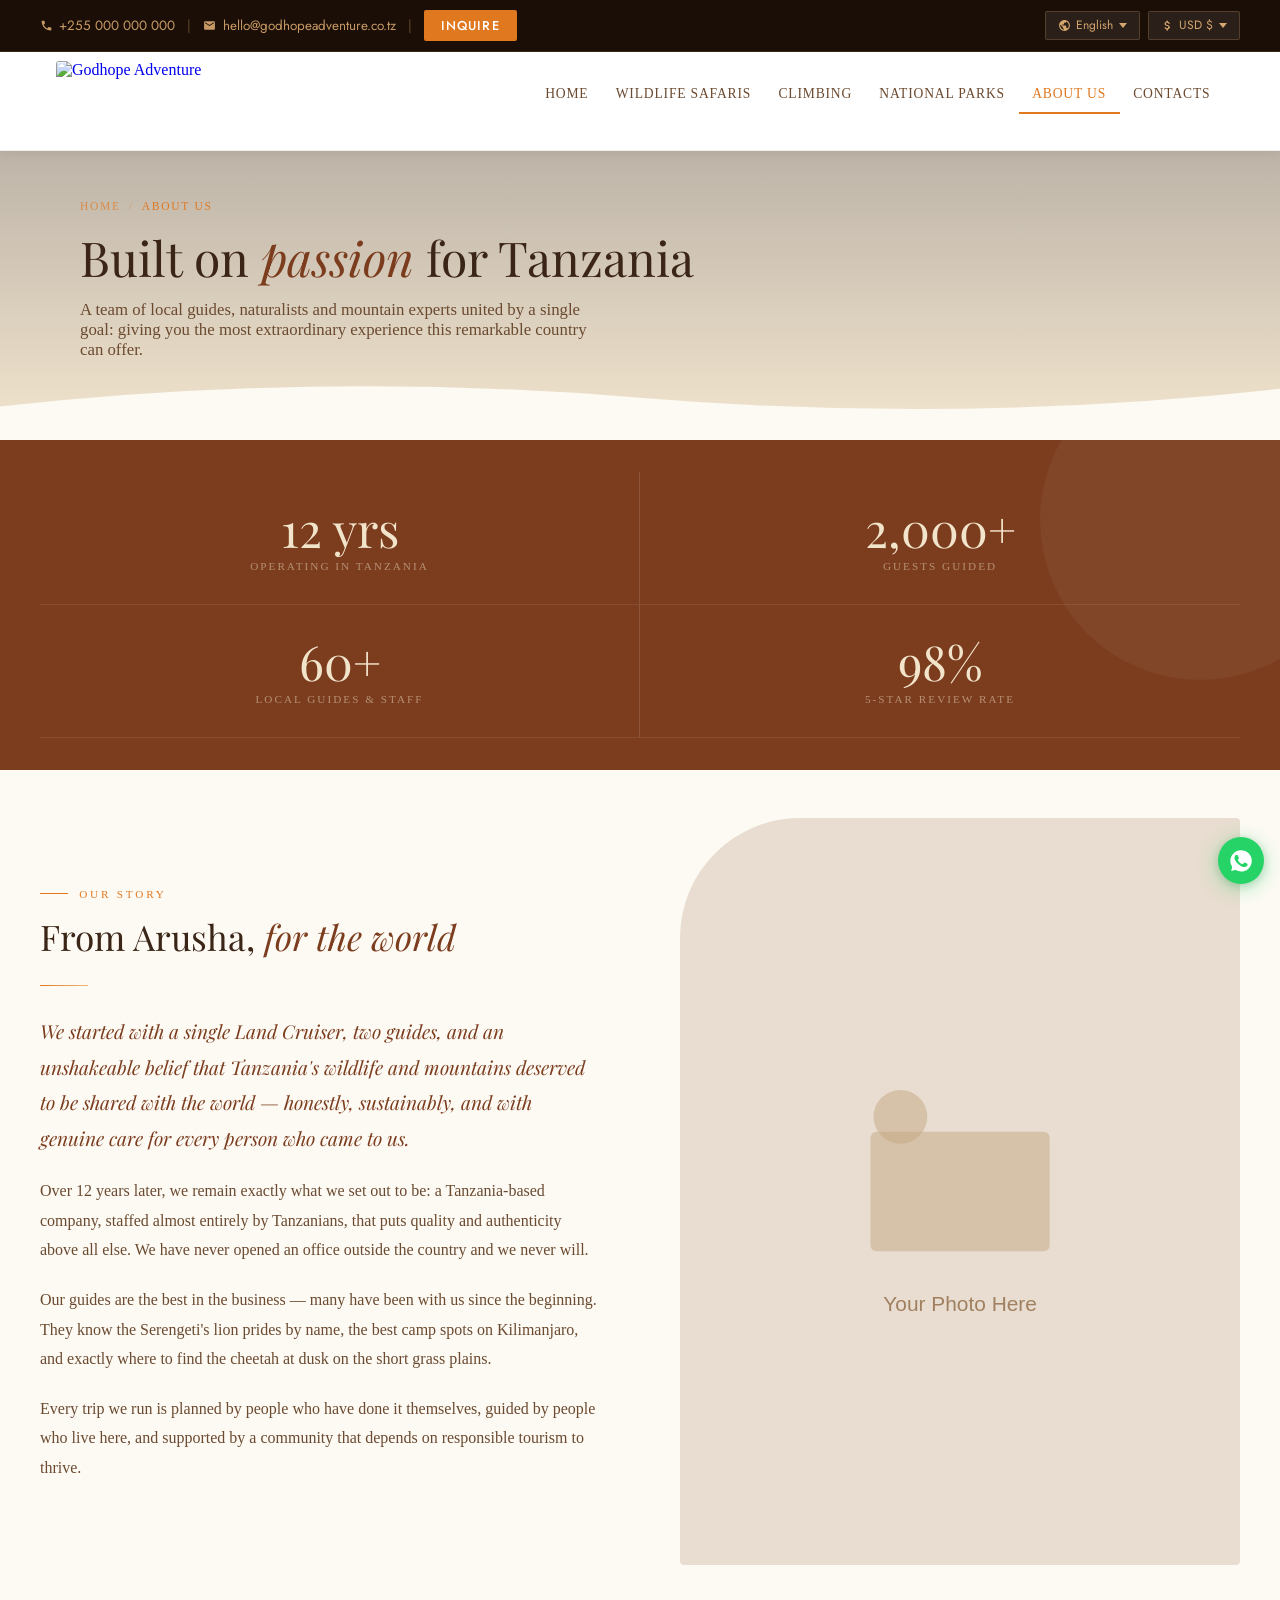
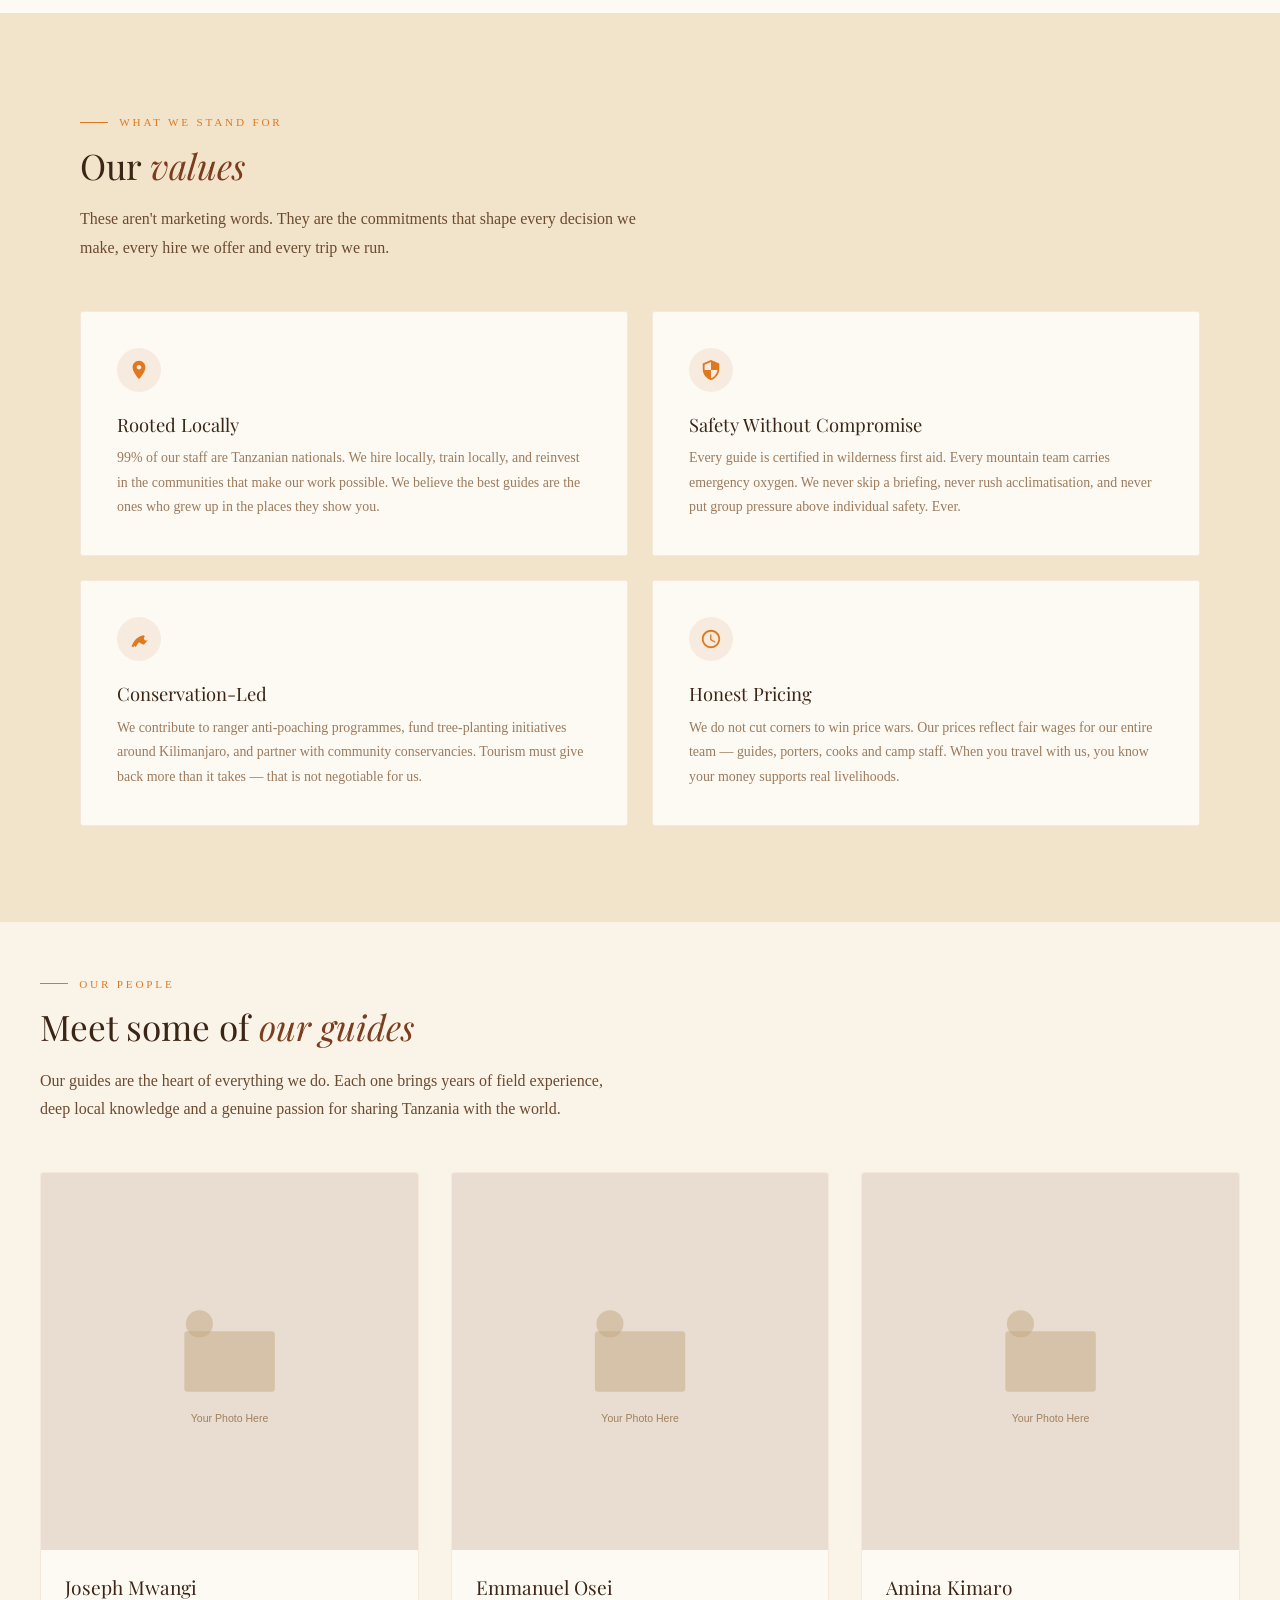
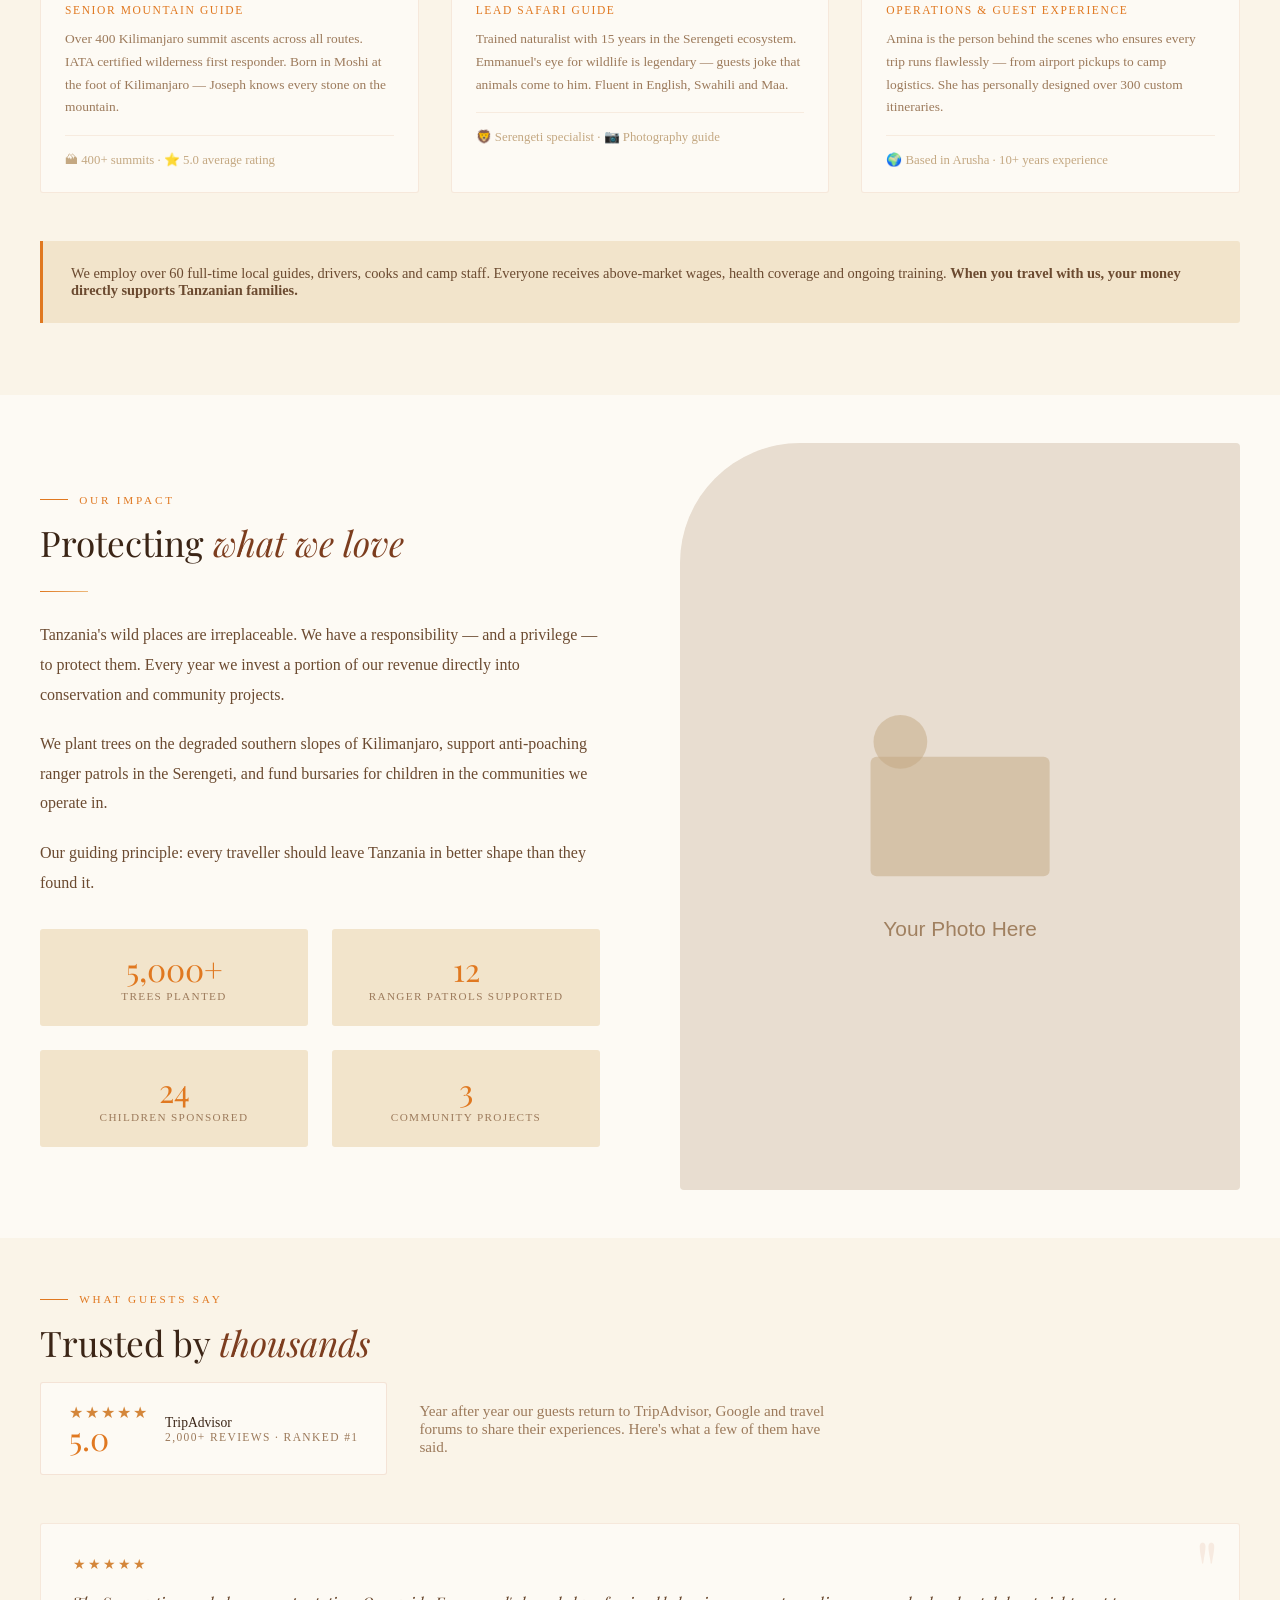
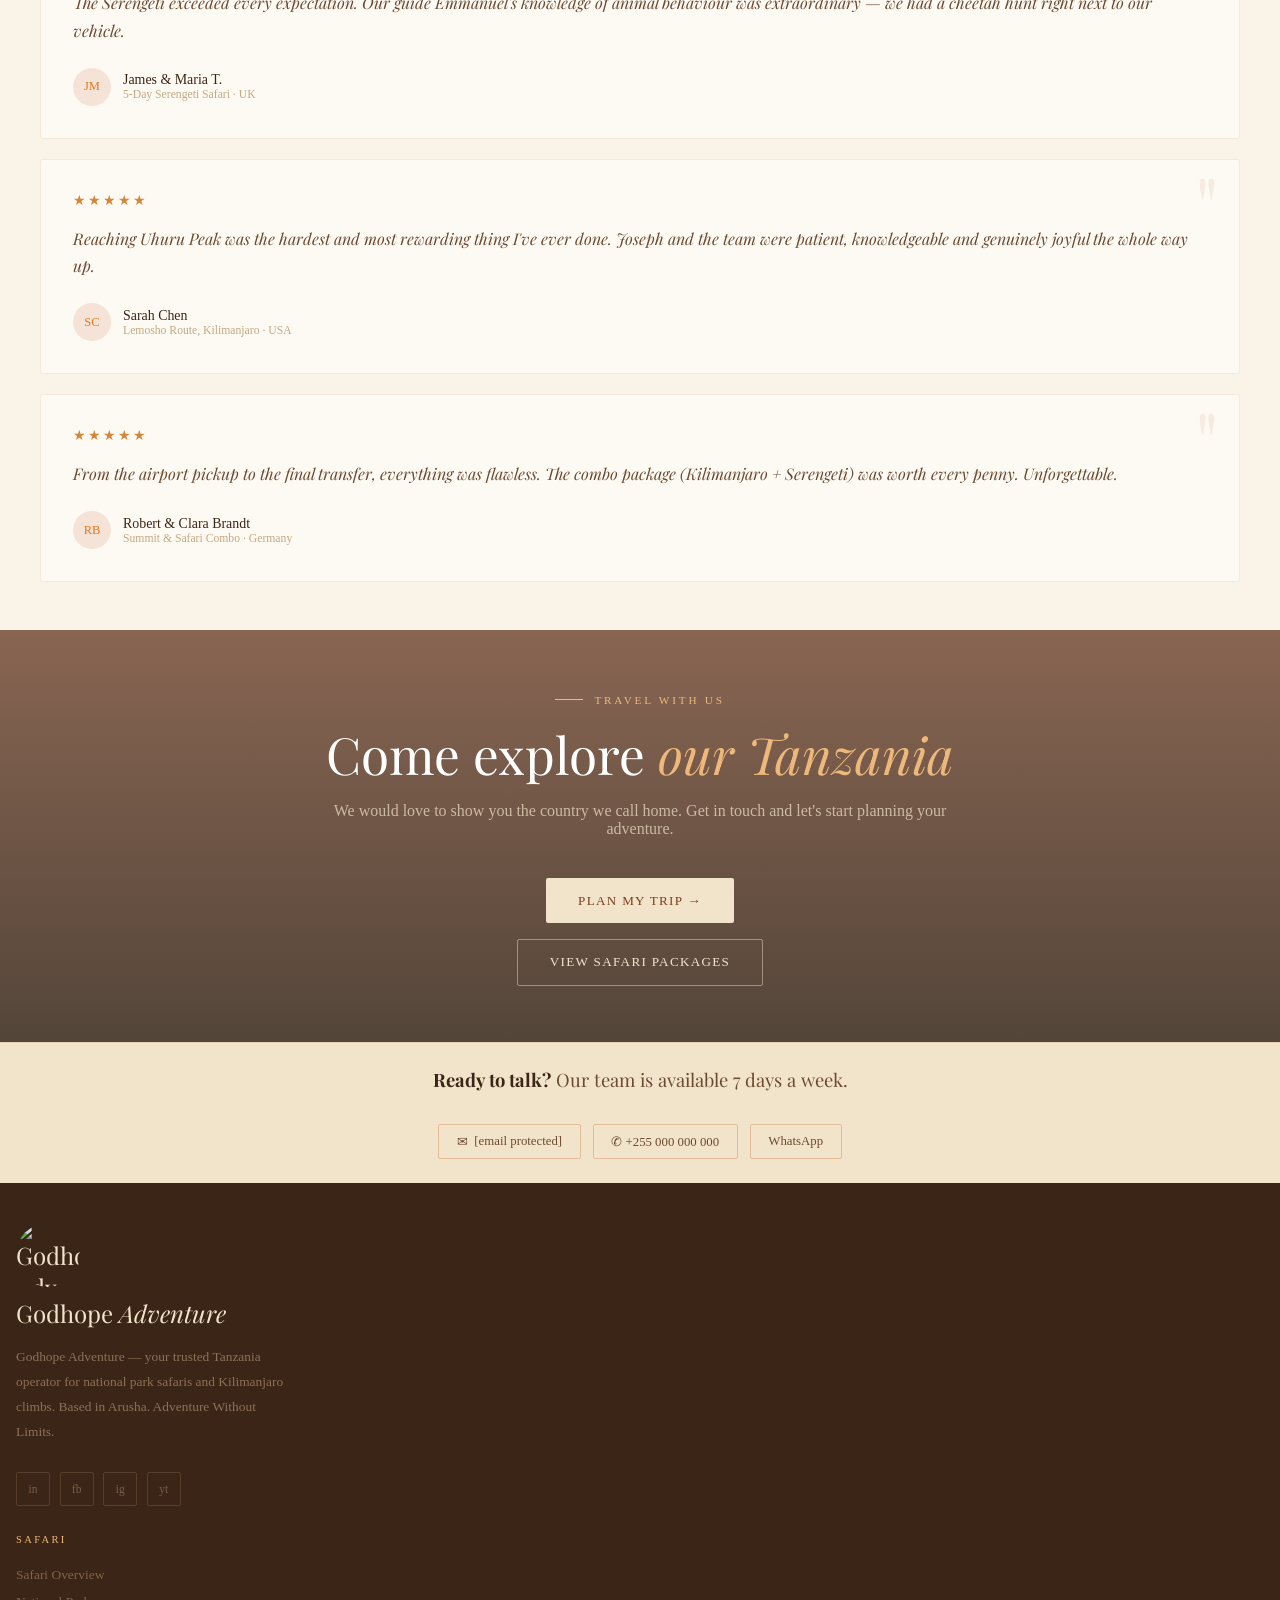
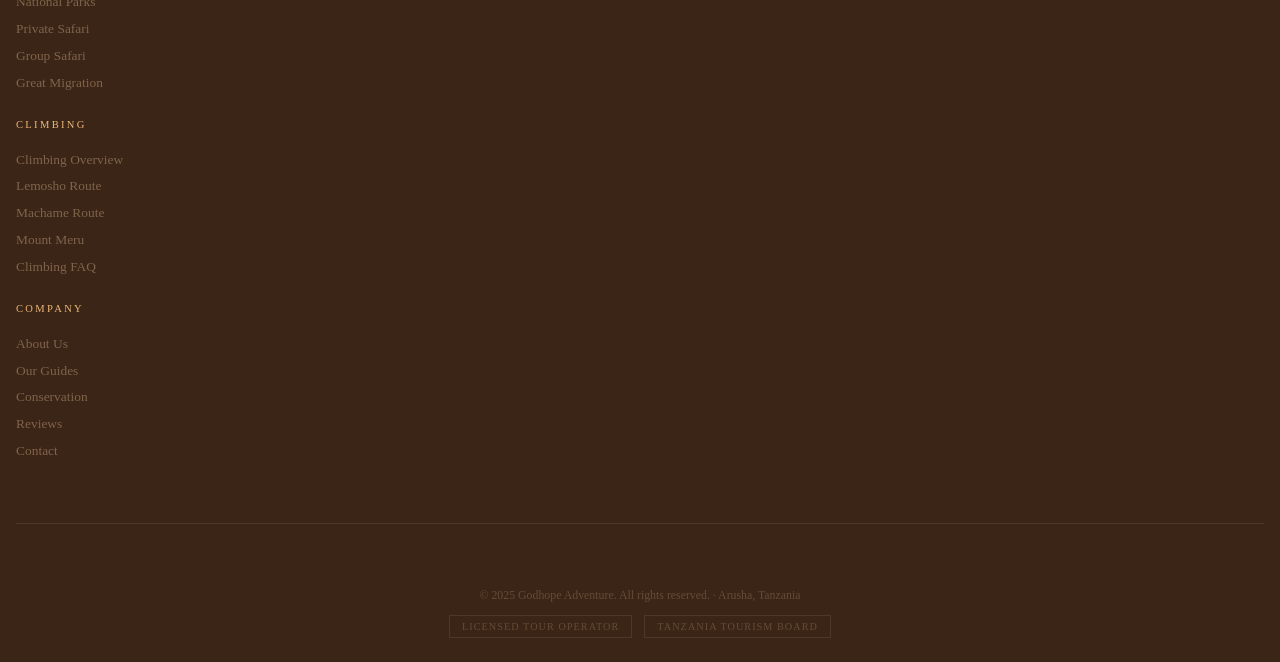
==== commit a155d8cd: "Add files via upload" ====
--- a/about.html
+++ b/about.html
@@ -68,15 +68,101 @@
 
 
 <!-- Google Translate -->
-<script>function googleTranslateElementInit(){new google.translate.TranslateElement({pageLanguage:'en',includedLanguages:'en,fr,de,es,it,zh-CN,ar,sw,ko,ja,pt,ru',layout:google.translate.TranslateElement.InlineLayout.SIMPLE,autoDisplay:false},'google_translate_element');}</script>
-<script src="https://translate.google.com/translate_a/element.js?cb=googleTranslateElementInit" async></script>
+
 <script>
+/* ── Currency ── */
 var _GHA_RATES={USD:1,EUR:.92,GBP:.79,TZS:2650,KES:130,AUD:1.53,CAD:1.36,ZAR:18.5};
 var _GHA_SYM={USD:'$',EUR:'€',GBP:'£',TZS:'TSh',KES:'KSh',AUD:'A$',CAD:'C$',ZAR:'R'};
 var _GHA_CUR=localStorage.getItem('gha_currency')||'USD';
-function setCurrency(code,sym){_GHA_CUR=code;localStorage.setItem('gha_currency',code);var l=document.getElementById('gha-cur-label');if(l)l.textContent=sym+' '+code;var d=document.getElementById('gha-cur-drop');if(d)d.classList.remove('open');document.querySelectorAll('[data-price-usd]').forEach(function(el){var u=parseFloat(el.getAttribute('data-price-usd'));if(!isNaN(u))el.textContent=sym+Math.round(u*(_GHA_RATES[code]||1)).toLocaleString();});document.querySelectorAll('[data-usd]').forEach(function(el){var u=parseFloat(el.getAttribute('data-usd'));if(isNaN(u))return;var v=Math.round(u*(_GHA_RATES[code]||1));var s=el.querySelector('sup');if(s)s.textContent='from '+sym;var ns=el.childNodes;for(var i=0;i<ns.length;i++){if(ns[i].nodeType===3&&/[\d,]/.test(ns[i].textContent)){ns[i].textContent=v.toLocaleString();break;}}});}
-document.addEventListener('DOMContentLoaded',function(){if(_GHA_CUR!=='USD'){var sym=_GHA_SYM[_GHA_CUR]||'$';var l=document.getElementById('gha-cur-label');if(l)l.textContent=sym+' '+_GHA_CUR;setCurrency(_GHA_CUR,sym);}});
+
+function setCurrency(code,sym){
+  _GHA_CUR=code;
+  localStorage.setItem('gha_currency',code);
+  var lbl=document.getElementById('gha-cur-label');
+  if(lbl) lbl.textContent=code+' '+sym;
+  var drop=document.getElementById('gha-cur-drop');
+  if(drop) drop.classList.remove('open');
+  /* Update all price elements */
+  document.querySelectorAll('[data-price-usd]').forEach(function(el){
+    var usd=parseFloat(el.getAttribute('data-price-usd'));
+    if(!isNaN(usd)) el.textContent=sym+Math.round(usd*(_GHA_RATES[code]||1)).toLocaleString();
+  });
+  document.querySelectorAll('[data-usd]').forEach(function(el){
+    var usd=parseFloat(el.getAttribute('data-usd'));
+    if(isNaN(usd)) return;
+    var v=Math.round(usd*(_GHA_RATES[code]||1));
+    var sup=el.querySelector('sup');
+    if(sup) sup.textContent='from '+sym;
+    el.childNodes.forEach(function(n){
+      if(n.nodeType===3&&/[\d,]/.test(n.textContent)) n.textContent=v.toLocaleString();
+    });
+  });
+}
+
+/* ── Language (Google Translate) ── */
+function googleTranslateElementInit(){
+  new google.translate.TranslateElement({
+    pageLanguage:'en',
+    includedLanguages:'en,fr,de,es,it,zh-CN,ar,sw,pt,ru',
+    autoDisplay:false
+  },'_gt_hidden');
+}
+function setLang(code,name){
+  var lbl=document.getElementById('lang-label');
+  if(lbl) lbl.textContent=name;
+  localStorage.setItem('gha_lang',code);
+  localStorage.setItem('gha_lang_name',name);
+  var drop=document.getElementById('lang-drop');
+  if(drop) drop.classList.remove('open');
+  /* Trigger Google Translate programmatically */
+  var sel=document.querySelector('.goog-te-combo');
+  if(sel){
+    sel.value=code;
+    sel.dispatchEvent(new Event('change'));
+  }
+}
+
+document.addEventListener('DOMContentLoaded',function(){
+  /* Restore currency */
+  if(_GHA_CUR!=='USD'){
+    var sym=_GHA_SYM[_GHA_CUR]||'$';
+    setCurrency(_GHA_CUR,sym);
+  }
+  /* Restore language label */
+  var savedLangName=localStorage.getItem('gha_lang_name');
+  if(savedLangName){
+    var lbl=document.getElementById('lang-label');
+    if(lbl) lbl.textContent=savedLangName;
+  }
+
+  /* ── Dropdown toggle logic (shared for both dropdowns) ── */
+  function setupDropdown(btnId,dropId){
+    var btn=document.getElementById(btnId);
+    var drop=document.getElementById(dropId);
+    if(!btn||!drop) return;
+    btn.addEventListener('click',function(e){
+      e.stopPropagation();
+      /* Close the other dropdown first */
+      document.querySelectorAll('.tb-dropdown.open').forEach(function(d){
+        if(d!==drop) d.classList.remove('open');
+      });
+      drop.classList.toggle('open');
+    });
+  }
+  setupDropdown('lang-btn','lang-drop');
+  setupDropdown('gha-cur-toggle','gha-cur-drop');
+
+  /* Close all dropdowns on outside click */
+  document.addEventListener('click',function(){
+    document.querySelectorAll('.tb-dropdown.open').forEach(function(d){
+      d.classList.remove('open');
+    });
+  });
+});
 </script>
+<script src="https://translate.google.com/translate_a/element.js?cb=googleTranslateElementInit" async></script>
+<!-- Hidden GT container (used programmatically) -->
+<div id="_gt_hidden" style="display:none"></div>
 </head>
 <body>
 <div class="mobile-menu" id="mobile-menu">
@@ -107,25 +193,51 @@
       <span class="topbar-sep">|</span>
       <a href="contact.html" class="topbar-enquire">Inquire</a>
     </div>
-    <div class="topbar-right">
-      <div id="google_translate_element" class="gha-gt"></div>
-      <div class="gha-cur-wrap" id="gha-cur-wrap">
-        <button class="gha-cur-btn" id="gha-cur-toggle">
-          <span id="gha-cur-label">$ USD</span>
+        <div class="topbar-right">
+
+      <!-- Language Selector -->
+      <div class="tb-select-wrap" id="lang-wrap">
+        <button class="tb-select-btn" id="lang-btn" aria-label="Select language">
+          <svg width="13" height="13" viewBox="0 0 24 24" fill="currentColor"><path d="M12 2C6.48 2 2 6.48 2 12s4.48 10 10 10 10-4.48 10-10S17.52 2 12 2zm-1 17.93c-3.95-.49-7-3.85-7-7.93 0-.62.08-1.21.21-1.79L9 15v1c0 1.1.9 2 2 2v1.93zm6.9-2.54c-.26-.81-1-1.39-1.9-1.39h-1v-3c0-.55-.45-1-1-1H8v-2h2c.55 0 1-.45 1-1V7h2c1.1 0 2-.9 2-2v-.41c2.93 1.19 5 4.06 5 7.41 0 2.08-.8 3.97-2.1 5.39z"/></svg>
+          <span id="lang-label">English</span>
           <svg width="8" height="5" viewBox="0 0 8 5"><path d="M0 0l4 5 4-5z" fill="currentColor"/></svg>
         </button>
-        <div class="gha-cur-drop" id="gha-cur-drop">
-          <button onclick="setCurrency('USD','$')">$ USD</button>
-          <button onclick="setCurrency('EUR','&#8364;')">&#8364; EUR</button>
-          <button onclick="setCurrency('GBP','&#163;')">&#163; GBP</button>
-          <button onclick="setCurrency('TZS','TSh')">TSh TZS</button>
-          <button onclick="setCurrency('KES','KSh')">KSh KES</button>
-          <button onclick="setCurrency('AUD','A$')">A$ AUD</button>
-          <button onclick="setCurrency('CAD','C$')">C$ CAD</button>
-          <button onclick="setCurrency('ZAR','R')">R ZAR</button>
-        </div>
-      </div>
-    </div>
+        <div class="tb-dropdown" id="lang-drop">
+          <button onclick="setLang('en','English')">🇬🇧 English</button>
+          <button onclick="setLang('fr','Français')">🇫🇷 Français</button>
+          <button onclick="setLang('de','Deutsch')">🇩🇪 Deutsch</button>
+          <button onclick="setLang('es','Español')">🇪🇸 Español</button>
+          <button onclick="setLang('it','Italiano')">🇮🇹 Italiano</button>
+          <button onclick="setLang('sw','Kiswahili')">🇹🇿 Kiswahili</button>
+          <button onclick="setLang('zh-CN','中文')">🇨🇳 中文</button>
+          <button onclick="setLang('ar','العربية')">🇸🇦 العربية</button>
+          <button onclick="setLang('pt','Português')">🇵🇹 Português</button>
+          <button onclick="setLang('ru','Русский')">🇷🇺 Русский</button>
+        </div>
+      </div>
+
+      <!-- Currency Selector -->
+      <div class="tb-select-wrap" id="cur-wrap">
+        <button class="tb-select-btn" id="gha-cur-toggle" aria-label="Select currency">
+          <svg width="13" height="13" viewBox="0 0 24 24" fill="currentColor"><path d="M11.8 10.9c-2.27-.59-3-1.2-3-2.15 0-1.09 1.01-1.85 2.7-1.85 1.78 0 2.44.85 2.5 2.1h2.21c-.07-1.72-1.12-3.3-3.21-3.81V3h-3v2.16c-1.94.42-3.5 1.68-3.5 3.61 0 2.31 1.91 3.46 4.7 4.13 2.5.6 3 1.48 3 2.41 0 .69-.49 1.79-2.7 1.79-2.06 0-2.87-.92-2.98-2.1h-2.2c.12 2.19 1.76 3.42 3.68 3.83V21h3v-2.15c1.95-.37 3.5-1.5 3.5-3.55 0-2.84-2.43-3.81-4.7-4.4z"/></svg>
+          <span id="gha-cur-label">USD $</span>
+          <svg width="8" height="5" viewBox="0 0 8 5"><path d="M0 0l4 5 4-5z" fill="currentColor"/></svg>
+        </button>
+        <div class="tb-dropdown" id="gha-cur-drop">
+          <button onclick="setCurrency('USD','$')">🇺🇸 USD — US Dollar</button>
+          <button onclick="setCurrency('EUR','€')">🇪🇺 EUR — Euro</button>
+          <button onclick="setCurrency('GBP','£')">🇬🇧 GBP — British Pound</button>
+          <button onclick="setCurrency('TZS','TSh')">🇹🇿 TZS — Tanzanian Shilling</button>
+          <button onclick="setCurrency('KES','KSh')">🇰🇪 KES — Kenyan Shilling</button>
+          <button onclick="setCurrency('AUD','A$')">🇦🇺 AUD — Australian Dollar</button>
+          <button onclick="setCurrency('CAD','C$')">🇨🇦 CAD — Canadian Dollar</button>
+          <button onclick="setCurrency('ZAR','R')">🇿🇦 ZAR — South African Rand</button>
+        </div>
+      </div>
+
+    </div>
+  </div>
+</div>
   </div>
 </div>
 <nav id="main-nav">
--- a/style.css
+++ b/style.css
@@ -61,47 +61,9 @@
 .topbar-enquire:hover{background:var(--clay)}
 .topbar-right{display:flex;align-items:center;gap:.75rem;flex-wrap:wrap}
 
-/* Google Translate in topbar */
-.gha-gt .goog-te-gadget{font-size:.7rem!important;color:rgba(237,184,122,.7)!important;font-family:var(--sans)!important}
-.gha-gt select,.gha-gt .goog-te-combo{
-  background:rgba(255,255,255,.06);
-  border:1px solid rgba(237,184,122,.2);
-  color:rgba(237,184,122,.85);
-  font-family:var(--sans);font-size:.8rem;
-  padding:.3rem .5rem;border-radius:2px;cursor:pointer;outline:none;max-width:140px;
-}
-.gha-gt select:focus{border-color:var(--amber-pale)}
-.goog-te-banner-frame,.goog-te-balloon-frame{display:none!important}
-.goog-logo-link,.goog-te-gadget>span{display:none!important}
 body{top:0!important}
 
 /* Currency switcher */
-.gha-cur-wrap{position:relative}
-.gha-cur-btn{
-  background:rgba(255,255,255,.06);border:1px solid rgba(237,184,122,.2);
-  color:rgba(237,184,122,.85);font-family:var(--sans);font-size:.8rem;
-  padding:.32rem .75rem;border-radius:2px;cursor:pointer;
-  display:flex;align-items:center;gap:.4rem;
-  transition:border-color .2s,color .2s;white-space:nowrap;
-}
-.gha-cur-btn:hover{border-color:var(--amber-pale);color:var(--amber-pale)}
-.gha-cur-drop{
-  position:fixed;top:38px;right:2.5rem;
-  background:#1a0e06;border:1px solid rgba(237,184,122,.15);
-  min-width:160px;z-index:900;
-  box-shadow:0 8px 24px rgba(0,0,0,.45);
-  display:none;border-radius:2px;overflow:hidden;
-}
-.gha-cur-drop.open{display:block}
-.gha-cur-drop button{
-  display:block;width:100%;background:none;border:none;
-  border-bottom:1px solid rgba(237,184,122,.06);
-  padding:.55rem 1rem;color:rgba(237,184,122,.65);
-  font-family:var(--sans);font-size:.76rem;
-  text-align:left;cursor:pointer;transition:background .15s,color .15s;
-}
-.gha-cur-drop button:last-child{border-bottom:none}
-.gha-cur-drop button:hover{background:rgba(237,184,122,.08);color:var(--amber-pale)}
 
 /* ── MAIN NAV ── */
 #main-nav{
@@ -224,6 +186,76 @@
 
 
 /* ── MEDIUM SCREENS: prevent nav link overflow ── */
+
+/* ── TOPBAR DROPDOWNS (Language + Currency) ── */
+.topbar-right{display:flex;align-items:center;gap:.5rem}
+
+.tb-select-wrap{position:relative}
+
+.tb-select-btn{
+  display:flex;align-items:center;gap:.35rem;
+  background:rgba(255,255,255,.08);
+  border:1px solid rgba(237,184,122,.2);
+  color:rgba(237,184,122,.88);
+  font-family:var(--sans);font-size:.75rem;
+  padding:.3rem .75rem;border-radius:2px;
+  cursor:pointer;white-space:nowrap;
+  transition:background .2s,border-color .2s,color .2s;
+  line-height:1.4;
+}
+.tb-select-btn:hover{
+  background:rgba(237,184,122,.12);
+  border-color:rgba(237,184,122,.45);
+  color:var(--amber-pale);
+}
+.tb-select-btn svg{flex-shrink:0}
+
+.tb-dropdown{
+  position:fixed;
+  top:calc(var(--topbar-h) + 2px);
+  min-width:200px;
+  background:#1e1008;
+  border:1px solid rgba(237,184,122,.18);
+  border-radius:2px;
+  box-shadow:0 8px 32px rgba(0,0,0,.5);
+  z-index:9999;
+  display:none;
+  overflow:hidden;
+  max-height:280px;
+  overflow-y:auto;
+}
+.tb-dropdown.open{display:block}
+
+.tb-dropdown button{
+  display:block;width:100%;
+  background:none;border:none;
+  border-bottom:1px solid rgba(237,184,122,.07);
+  padding:.6rem .9rem;
+  color:rgba(237,184,122,.72);
+  font-family:var(--sans);font-size:.8rem;
+  text-align:left;cursor:pointer;
+  transition:background .15s,color .15s;
+  white-space:nowrap;
+}
+.tb-dropdown button:last-child{border-bottom:none}
+.tb-dropdown button:hover{
+  background:rgba(237,184,122,.1);
+  color:var(--amber-pale);
+}
+
+/* Hide the GT banner that Google injects */
+.goog-te-banner-frame,.goog-te-balloon-frame{display:none!important}
+.goog-te-menu-frame{box-shadow:none!important}
+body{top:0!important}
+
+/* Mobile: stack buttons smaller */
+@media(max-width:600px){
+  .tb-select-btn{padding:.25rem .5rem;font-size:.7rem}
+  .tb-select-btn span{display:none}
+  .tb-select-btn svg:nth-child(1){display:inline}
+  .tb-dropdown{min-width:160px}
+}
+
 @media(max-width:1100px) and (min-width:901px){
   .nav-inner{padding:.8rem 1.5rem;gap:.5rem}
   .nav-menu li a{padding:.65rem .65rem;font-size:.78rem}
@@ -424,8 +456,7 @@
 .form-select{appearance:none;background-image:url("data:image/svg+xml,%3Csvg xmlns='http://www.w3.org/2000/svg' width='12' height='8' viewBox='0 0 12 8'%3E%3Cpath fill='%239C7A5B' d='M6 8L0 0h12z'/%3E%3C/svg%3E");background-repeat:no-repeat;background-position:right 1rem center;padding-right:2.5rem}
 
 .gha-top-enquire{display:none}
-  .gha-cur-drop{right:.5rem;top:36px}
-
+  
   /* Nav */
   nav{padding:.5rem 1rem;top:26px}
   nav.solid,nav.scrolled{padding:.45rem 1rem}
@@ -614,8 +645,7 @@
   .topbar-inner{padding:.4rem 1rem}
   .topbar-sep{display:none}
   .topbar-enquire{padding:.22rem .65rem;font-size:.7rem}
-  .gha-cur-drop{right:.5rem;top:34px}
-  /* Nav */
+    /* Nav */
   #main-nav{top:var(--topbar-h-sm)}
   
   .nav-inner{padding:.6rem 1rem}
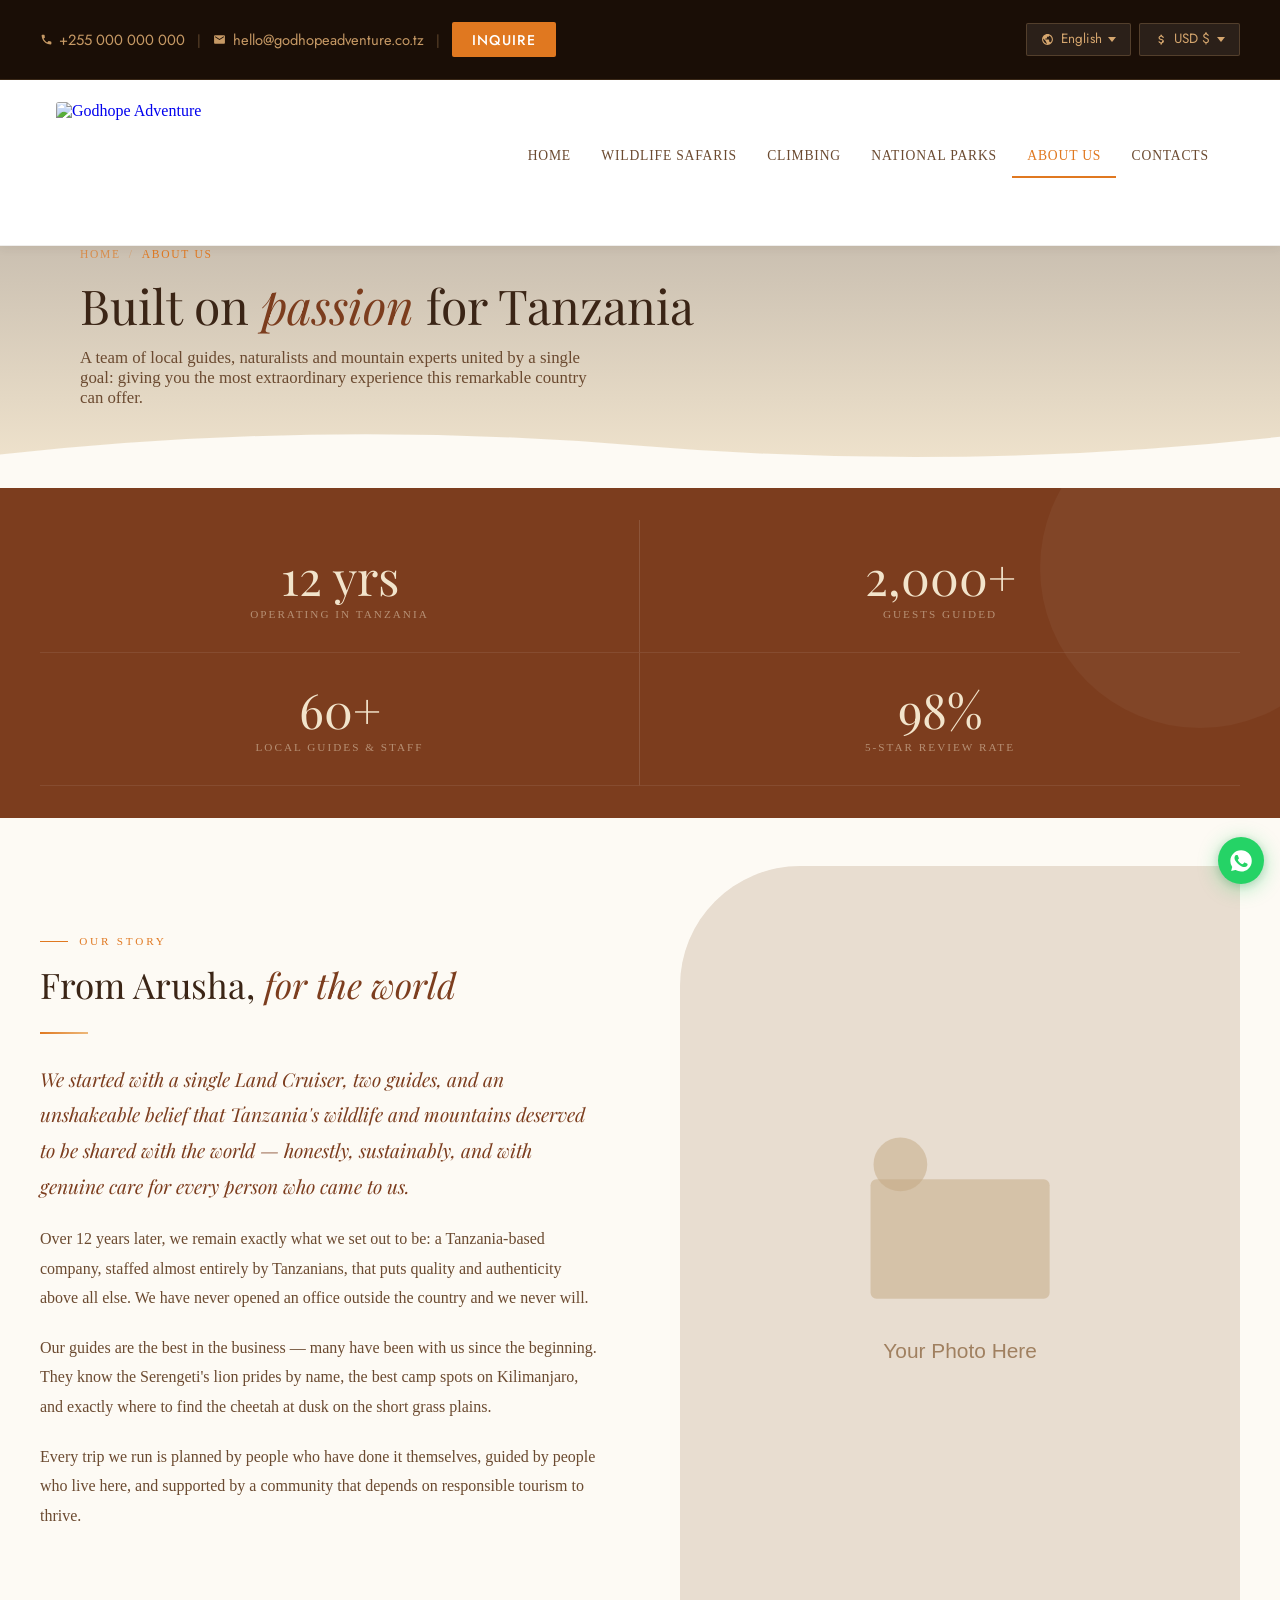
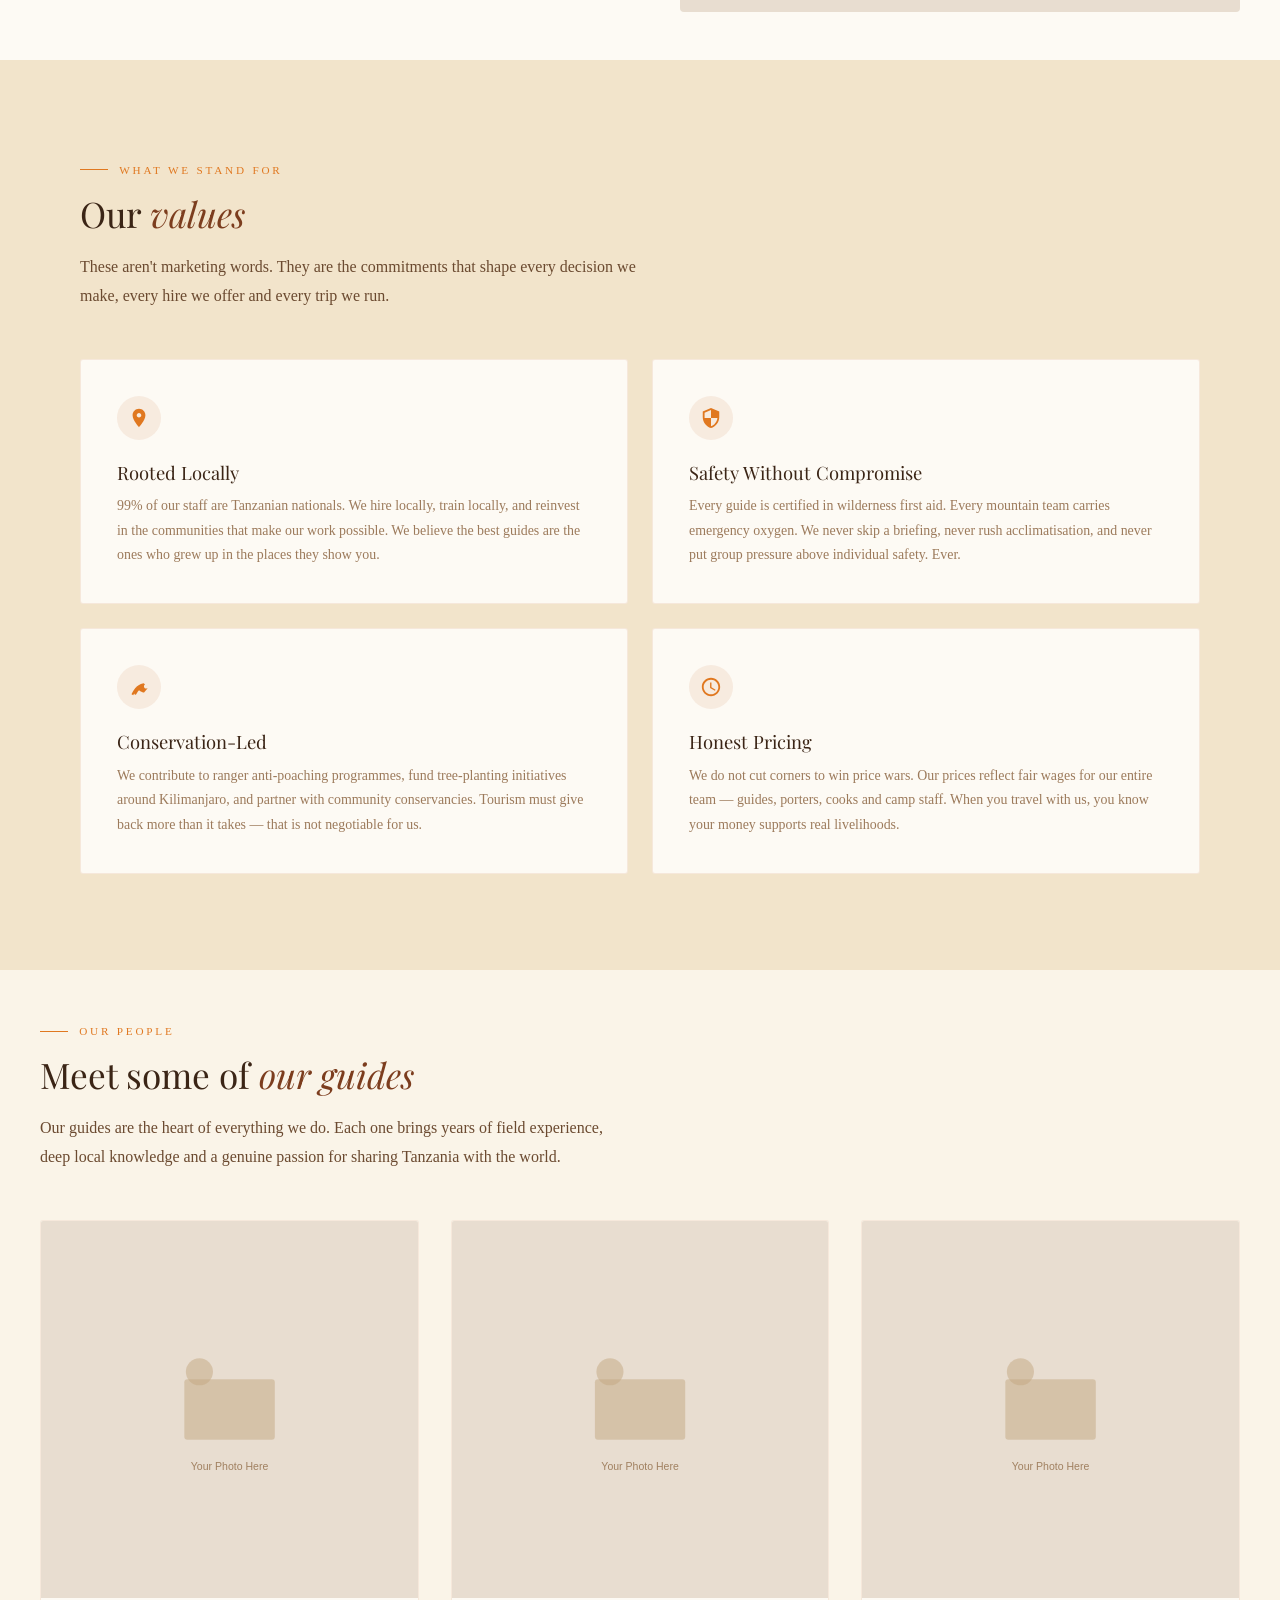
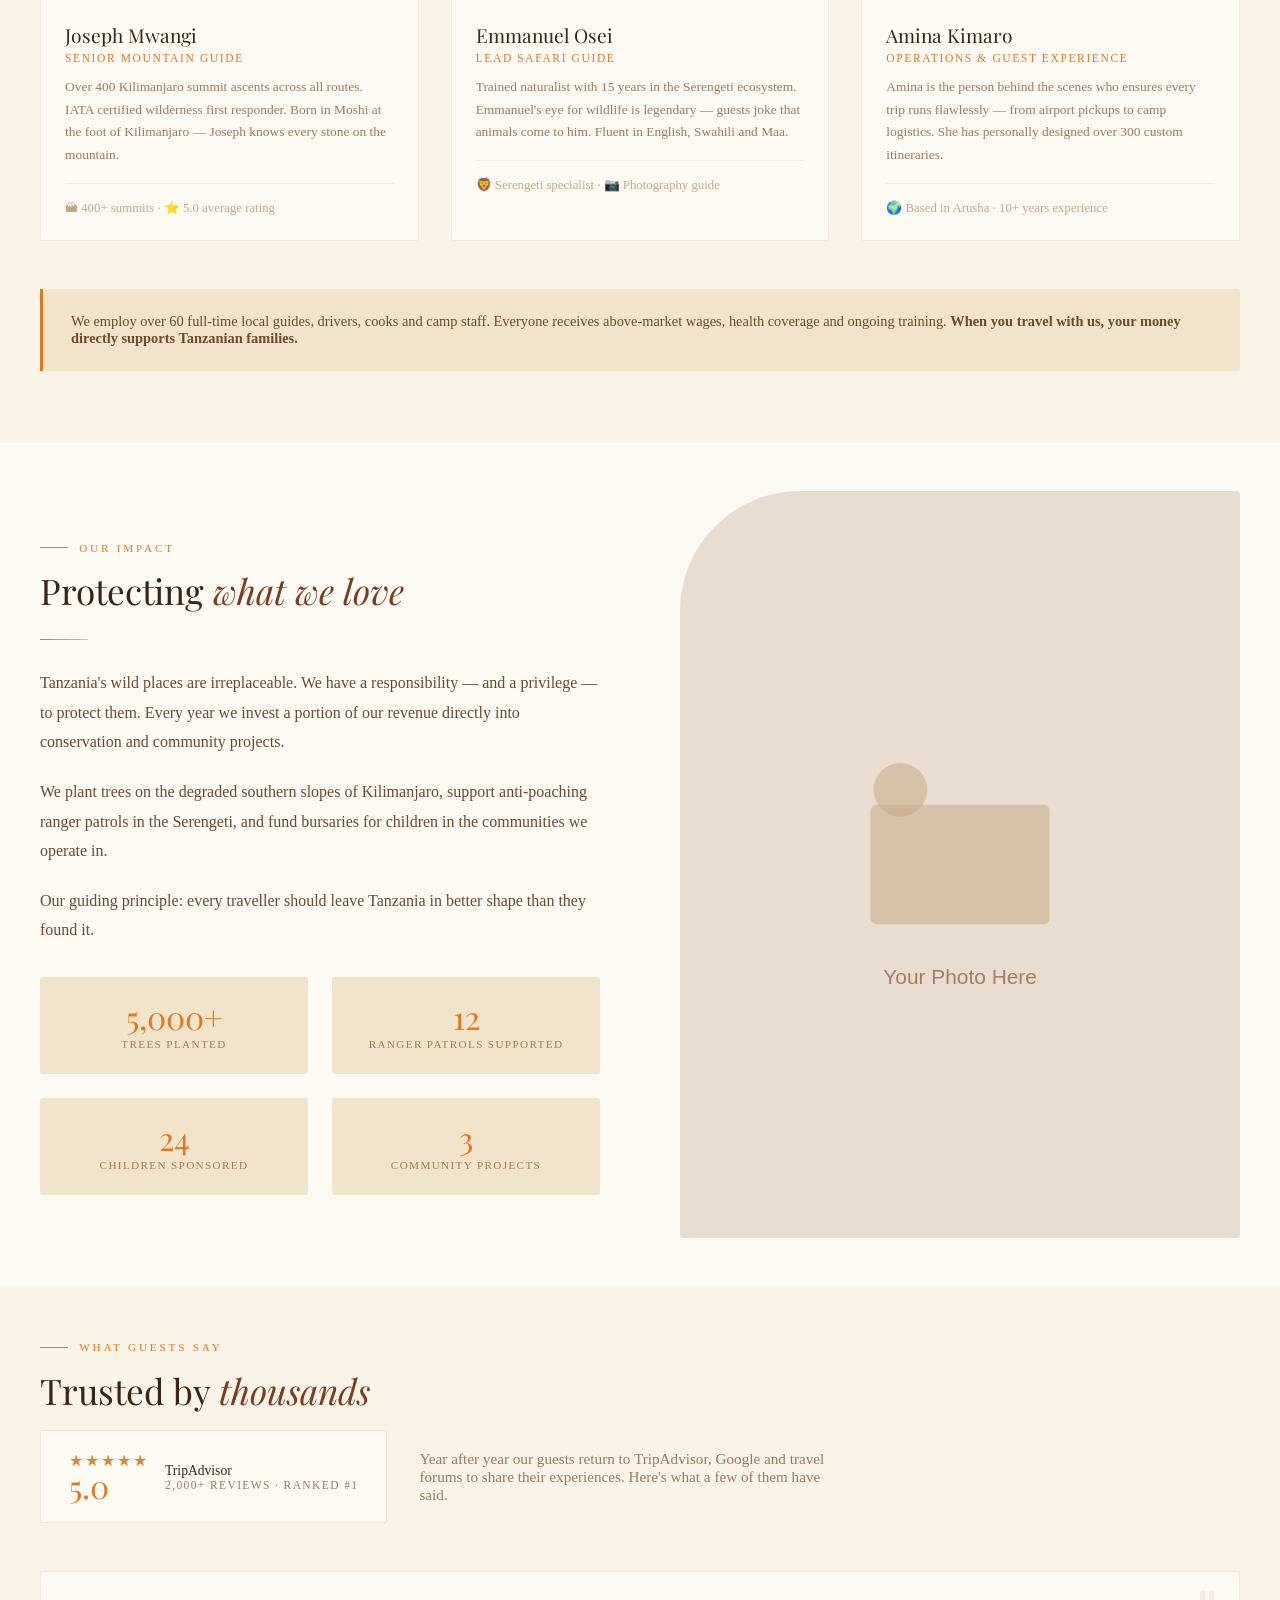
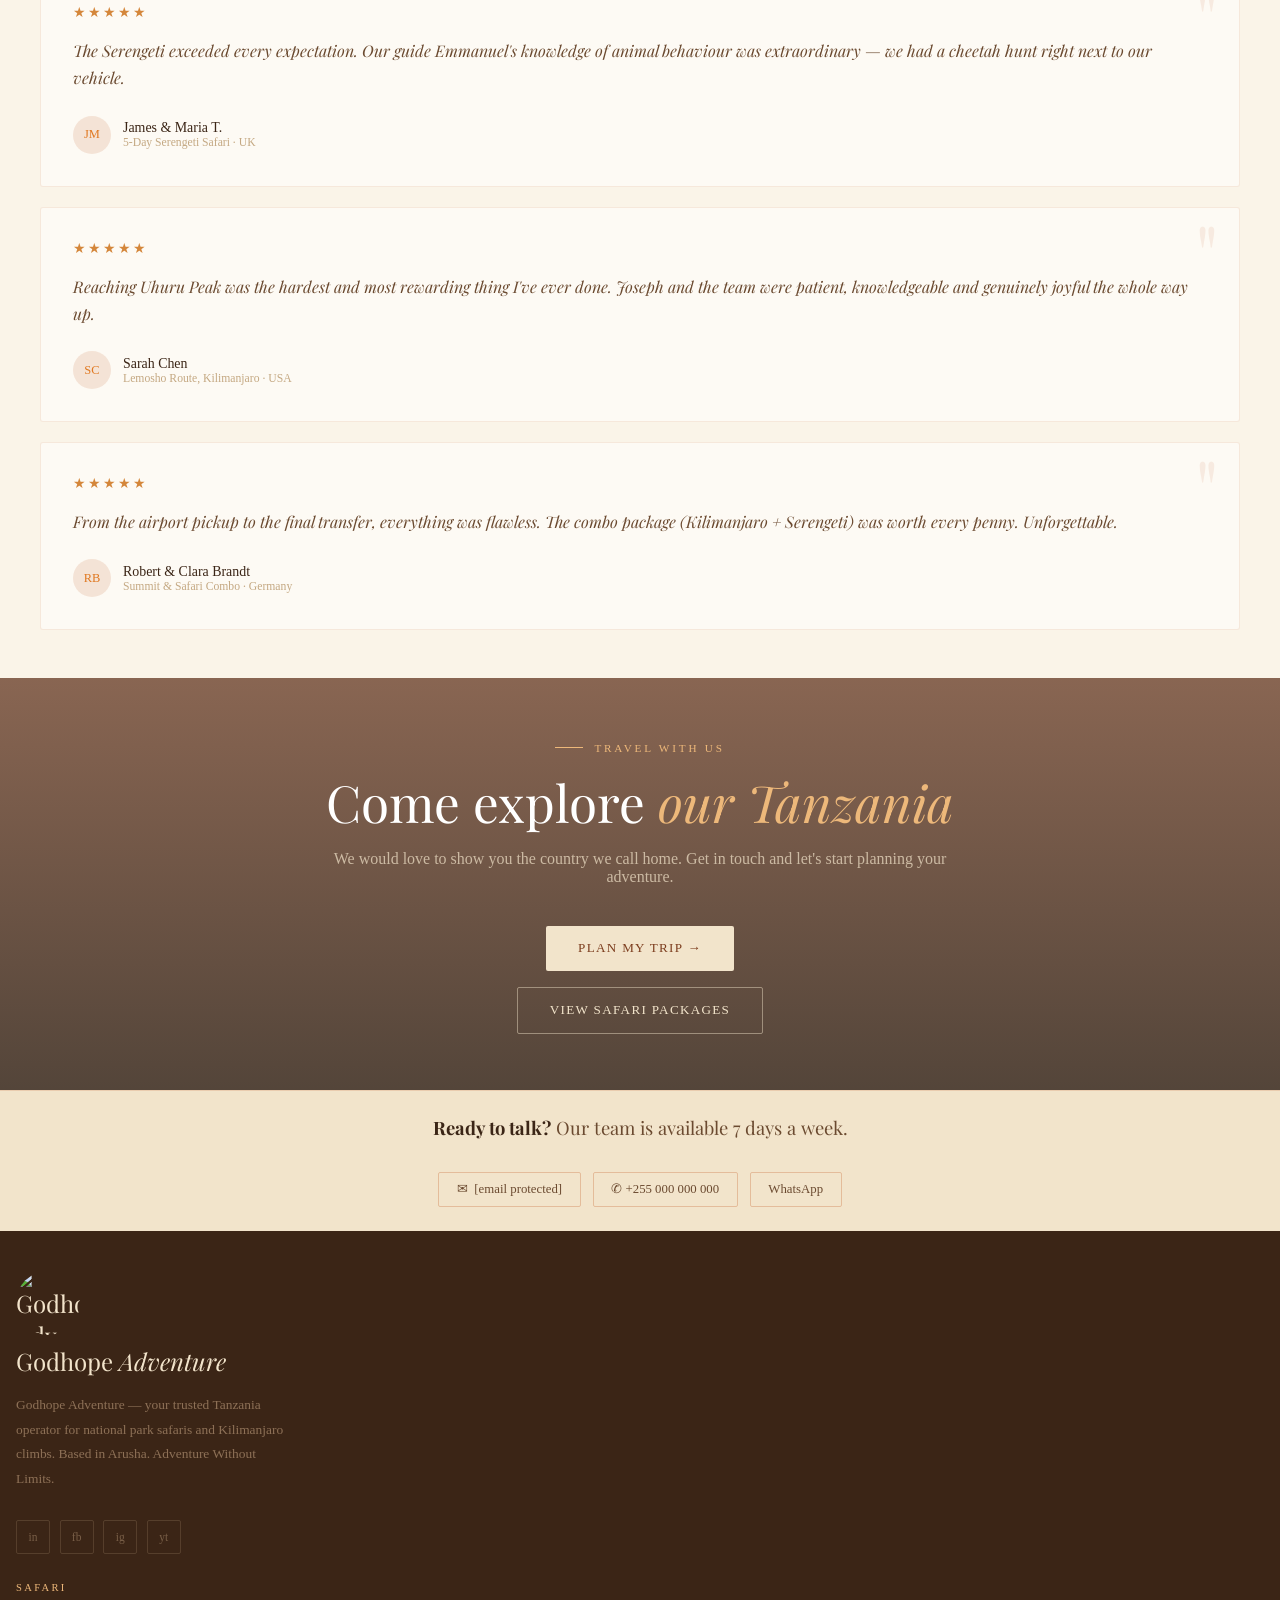
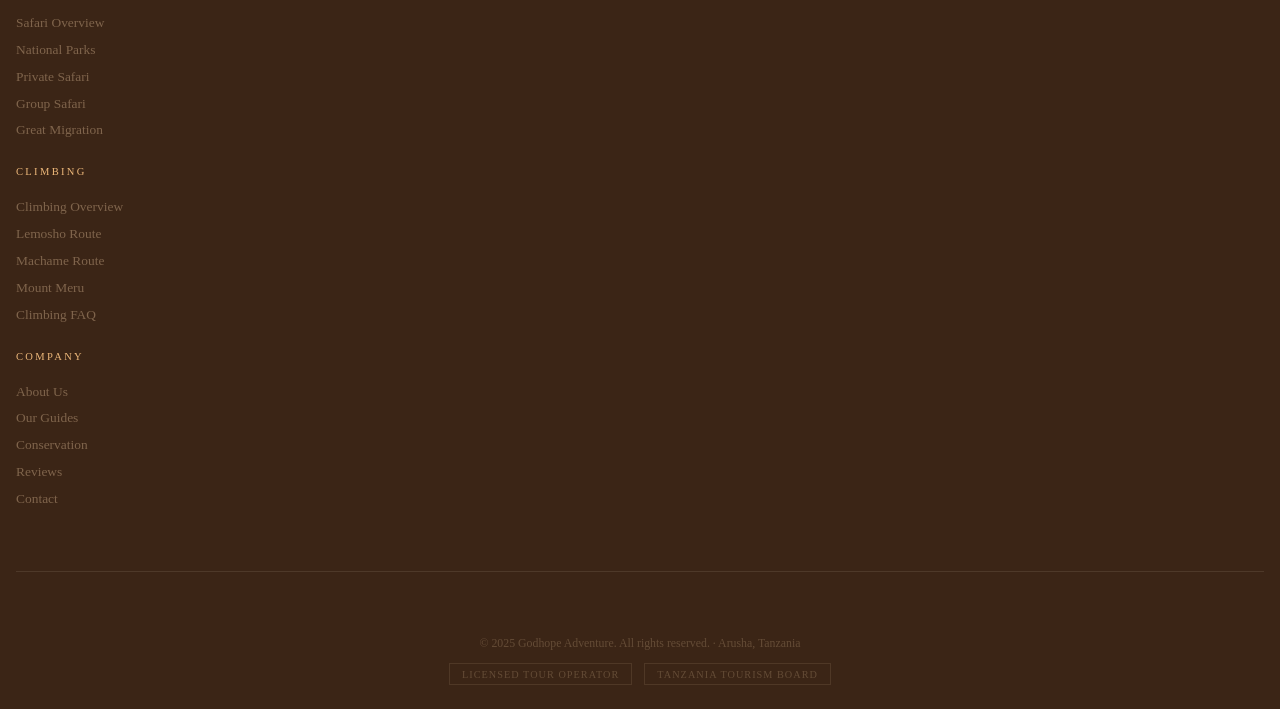
==== commit 7a2459a9: "Add files via upload" ====
--- a/about.html
+++ b/about.html
@@ -69,100 +69,135 @@
 
 <!-- Google Translate -->
 
+
+
 <script>
-/* ── Currency ── */
-var _GHA_RATES={USD:1,EUR:.92,GBP:.79,TZS:2650,KES:130,AUD:1.53,CAD:1.36,ZAR:18.5};
-var _GHA_SYM={USD:'$',EUR:'€',GBP:'£',TZS:'TSh',KES:'KSh',AUD:'A$',CAD:'C$',ZAR:'R'};
-var _GHA_CUR=localStorage.getItem('gha_currency')||'USD';
-
-function setCurrency(code,sym){
-  _GHA_CUR=code;
-  localStorage.setItem('gha_currency',code);
-  var lbl=document.getElementById('gha-cur-label');
-  if(lbl) lbl.textContent=code+' '+sym;
-  var drop=document.getElementById('gha-cur-drop');
+/* ══ CURRENCY ════════════════════════════════════════════════════ */
+var _GHA_RATES = {USD:1, EUR:.92, GBP:.79, TZS:2650, KES:130, AUD:1.53, CAD:1.36, ZAR:18.5};
+var _GHA_SYM   = {USD:'$', EUR:'€', GBP:'£', TZS:'TSh', KES:'KSh', AUD:'A$', CAD:'C$', ZAR:'R'};
+var _GHA_CUR   = localStorage.getItem('gha_currency') || 'USD';
+
+function setCurrency(code, sym){
+  _GHA_CUR = code;
+  localStorage.setItem('gha_currency', code);
+  var lbl = document.getElementById('gha-cur-label');
+  if(lbl) lbl.textContent = code + ' ' + sym;
+  var drop = document.getElementById('gha-cur-drop');
   if(drop) drop.classList.remove('open');
-  /* Update all price elements */
   document.querySelectorAll('[data-price-usd]').forEach(function(el){
-    var usd=parseFloat(el.getAttribute('data-price-usd'));
-    if(!isNaN(usd)) el.textContent=sym+Math.round(usd*(_GHA_RATES[code]||1)).toLocaleString();
+    var usd = parseFloat(el.getAttribute('data-price-usd'));
+    if(!isNaN(usd)) el.textContent = sym + Math.round(usd * (_GHA_RATES[code]||1)).toLocaleString();
   });
   document.querySelectorAll('[data-usd]').forEach(function(el){
-    var usd=parseFloat(el.getAttribute('data-usd'));
+    var usd = parseFloat(el.getAttribute('data-usd'));
     if(isNaN(usd)) return;
-    var v=Math.round(usd*(_GHA_RATES[code]||1));
-    var sup=el.querySelector('sup');
-    if(sup) sup.textContent='from '+sym;
+    var v = Math.round(usd * (_GHA_RATES[code]||1));
+    var sup = el.querySelector('sup');
+    if(sup) sup.textContent = 'from ' + sym;
     el.childNodes.forEach(function(n){
-      if(n.nodeType===3&&/[\d,]/.test(n.textContent)) n.textContent=v.toLocaleString();
+      if(n.nodeType===3 && /[\d,]/.test(n.textContent)) n.textContent = v.toLocaleString();
     });
   });
 }
 
-/* ── Language (Google Translate) ── */
+/* ══ INIT ON DOM READY ════════════════════════════════════════════ */
+document.addEventListener('DOMContentLoaded', function(){
+
+  /* Restore saved currency */
+  if(_GHA_CUR !== 'USD'){
+    var sym = _GHA_SYM[_GHA_CUR] || '$';
+    var lbl = document.getElementById('gha-cur-label');
+    if(lbl) lbl.textContent = _GHA_CUR + ' ' + sym;
+    setCurrency(_GHA_CUR, sym);
+  }
+
+  
+
+  /* ── Dropdown toggle ── */
+  function setupDropdown(btnId, dropId){
+    var btn  = document.getElementById(btnId);
+    var drop = document.getElementById(dropId);
+    if(!btn || !drop) return;
+    btn.addEventListener('click', function(e){
+      e.stopPropagation();
+      document.querySelectorAll('.tb-dropdown.open').forEach(function(d){
+        if(d !== drop) d.classList.remove('open');
+      });
+      drop.classList.toggle('open');
+    });
+  }
+  setupDropdown('lang-btn',      'lang-drop');
+  setupDropdown('gha-cur-toggle','gha-cur-drop');
+
+  document.addEventListener('click', function(){
+    document.querySelectorAll('.tb-dropdown.open').forEach(function(d){
+      d.classList.remove('open');
+    });
+  });
+
+  /* Hide Google's injected toolbar */
+  var observer = new MutationObserver(function(){
+    var bar = document.querySelector('.goog-te-banner-frame, .skiptranslate > *');
+    if(bar) bar.style.display = 'none';
+    document.body.style.top = '0px';
+  });
+  observer.observe(document.body, {childList:true, subtree:true});
+});
+</script>
+<script>
+/* ══ LANGUAGE (Google Translate via cookie) ════════════════════════ */
 function googleTranslateElementInit(){
   new google.translate.TranslateElement({
     pageLanguage:'en',
-    includedLanguages:'en,fr,de,es,it,zh-CN,ar,sw,pt,ru',
+    includedLanguages:'en,fr,de,es,it,zh-CN,ar,sw,pt,ru,ko,ja',
     autoDisplay:false
-  },'_gt_hidden');
+  },'google_translate_element');
 }
-function setLang(code,name){
-  var lbl=document.getElementById('lang-label');
-  if(lbl) lbl.textContent=name;
-  localStorage.setItem('gha_lang',code);
-  localStorage.setItem('gha_lang_name',name);
-  var drop=document.getElementById('lang-drop');
+
+function setLang(code, name){
+  /* Update button label immediately */
+  var lbl = document.getElementById('lang-label');
+  if(lbl) lbl.textContent = name;
+
+  /* Close dropdown */
+  var drop = document.getElementById('lang-drop');
   if(drop) drop.classList.remove('open');
-  /* Trigger Google Translate programmatically */
-  var sel=document.querySelector('.goog-te-combo');
-  if(sel){
-    sel.value=code;
-    sel.dispatchEvent(new Event('change'));
-  }
+
+  /* Save preference */
+  localStorage.setItem('gha_lang', code);
+  localStorage.setItem('gha_lang_name', name);
+
+  if(code === 'en'){
+    /* Clear translation cookies and reload */
+    var expiry = 'Thu, 01 Jan 1970 00:00:00 UTC';
+    document.cookie = 'googtrans=; expires=' + expiry + '; path=/';
+    document.cookie = 'googtrans=; expires=' + expiry + '; path=/; domain=.' + location.hostname;
+    document.cookie = 'googtrans=; expires=' + expiry + '; path=/; domain=' + location.hostname;
+    window.location.reload();
+    return;
+  }
+
+  /* Set Google Translate cookie and reload */
+  var val = '/en/' + code;
+  document.cookie = 'googtrans=' + val + '; path=/';
+  document.cookie = 'googtrans=' + val + '; path=/; domain=.' + location.hostname;
+  window.location.reload();
 }
 
-document.addEventListener('DOMContentLoaded',function(){
-  /* Restore currency */
-  if(_GHA_CUR!=='USD'){
-    var sym=_GHA_SYM[_GHA_CUR]||'$';
-    setCurrency(_GHA_CUR,sym);
-  }
-  /* Restore language label */
-  var savedLangName=localStorage.getItem('gha_lang_name');
-  if(savedLangName){
-    var lbl=document.getElementById('lang-label');
-    if(lbl) lbl.textContent=savedLangName;
-  }
-
-  /* ── Dropdown toggle logic (shared for both dropdowns) ── */
-  function setupDropdown(btnId,dropId){
-    var btn=document.getElementById(btnId);
-    var drop=document.getElementById(dropId);
-    if(!btn||!drop) return;
-    btn.addEventListener('click',function(e){
-      e.stopPropagation();
-      /* Close the other dropdown first */
-      document.querySelectorAll('.tb-dropdown.open').forEach(function(d){
-        if(d!==drop) d.classList.remove('open');
-      });
-      drop.classList.toggle('open');
-    });
-  }
-  setupDropdown('lang-btn','lang-drop');
-  setupDropdown('gha-cur-toggle','gha-cur-drop');
-
-  /* Close all dropdowns on outside click */
-  document.addEventListener('click',function(){
-    document.querySelectorAll('.tb-dropdown.open').forEach(function(d){
-      d.classList.remove('open');
-    });
-  });
-});
+/* Apply saved lang label on every page load */
+(function(){
+  var savedName = localStorage.getItem('gha_lang_name');
+  var savedCode = localStorage.getItem('gha_lang');
+  if(savedName && savedCode && savedCode !== 'en'){
+    /* Wait for DOM */
+    document.addEventListener('DOMContentLoaded', function(){
+      var lbl = document.getElementById('lang-label');
+      if(lbl) lbl.textContent = savedName;
+    });
+  }
+})();
 </script>
 <script src="https://translate.google.com/translate_a/element.js?cb=googleTranslateElementInit" async></script>
-<!-- Hidden GT container (used programmatically) -->
-<div id="_gt_hidden" style="display:none"></div>
 </head>
 <body>
 <div class="mobile-menu" id="mobile-menu">
@@ -193,7 +228,7 @@
       <span class="topbar-sep">|</span>
       <a href="contact.html" class="topbar-enquire">Inquire</a>
     </div>
-        <div class="topbar-right">
+            <div class="topbar-right">
 
       <!-- Language Selector -->
       <div class="tb-select-wrap" id="lang-wrap">
@@ -203,16 +238,18 @@
           <svg width="8" height="5" viewBox="0 0 8 5"><path d="M0 0l4 5 4-5z" fill="currentColor"/></svg>
         </button>
         <div class="tb-dropdown" id="lang-drop">
-          <button onclick="setLang('en','English')">🇬🇧 English</button>
-          <button onclick="setLang('fr','Français')">🇫🇷 Français</button>
-          <button onclick="setLang('de','Deutsch')">🇩🇪 Deutsch</button>
-          <button onclick="setLang('es','Español')">🇪🇸 Español</button>
-          <button onclick="setLang('it','Italiano')">🇮🇹 Italiano</button>
-          <button onclick="setLang('sw','Kiswahili')">🇹🇿 Kiswahili</button>
-          <button onclick="setLang('zh-CN','中文')">🇨🇳 中文</button>
-          <button onclick="setLang('ar','العربية')">🇸🇦 العربية</button>
-          <button onclick="setLang('pt','Português')">🇵🇹 Português</button>
-          <button onclick="setLang('ru','Русский')">🇷🇺 Русский</button>
+          <button onclick="setLang('en','English')">&#127468;&#127463; English</button>
+          <button onclick="setLang('fr','Français')">&#127467;&#127479; Français</button>
+          <button onclick="setLang('de','Deutsch')">&#127465;&#127466; Deutsch</button>
+          <button onclick="setLang('es','Español')">&#127466;&#127480; Español</button>
+          <button onclick="setLang('it','Italiano')">&#127470;&#127481; Italiano</button>
+          <button onclick="setLang('sw','Kiswahili')">&#127481;&#127487; Kiswahili</button>
+          <button onclick="setLang('zh-CN','Chinese')">&#127464;&#127475; Chinese</button>
+          <button onclick="setLang('ar','Arabic')">&#127480;&#127462; Arabic</button>
+          <button onclick="setLang('pt','Português')">&#127477;&#127481; Português</button>
+          <button onclick="setLang('ru','Russian')">&#127479;&#127482; Russian</button>
+          <button onclick="setLang('ko','Korean')">&#127472;&#127479; Korean</button>
+          <button onclick="setLang('ja','Japanese')">&#127471;&#127477; Japanese</button>
         </div>
       </div>
 
@@ -224,16 +261,19 @@
           <svg width="8" height="5" viewBox="0 0 8 5"><path d="M0 0l4 5 4-5z" fill="currentColor"/></svg>
         </button>
         <div class="tb-dropdown" id="gha-cur-drop">
-          <button onclick="setCurrency('USD','$')">🇺🇸 USD — US Dollar</button>
-          <button onclick="setCurrency('EUR','€')">🇪🇺 EUR — Euro</button>
-          <button onclick="setCurrency('GBP','£')">🇬🇧 GBP — British Pound</button>
-          <button onclick="setCurrency('TZS','TSh')">🇹🇿 TZS — Tanzanian Shilling</button>
-          <button onclick="setCurrency('KES','KSh')">🇰🇪 KES — Kenyan Shilling</button>
-          <button onclick="setCurrency('AUD','A$')">🇦🇺 AUD — Australian Dollar</button>
-          <button onclick="setCurrency('CAD','C$')">🇨🇦 CAD — Canadian Dollar</button>
-          <button onclick="setCurrency('ZAR','R')">🇿🇦 ZAR — South African Rand</button>
-        </div>
-      </div>
+          <button onclick="setCurrency('USD','$')">&#127482;&#127480; USD — US Dollar</button>
+          <button onclick="setCurrency('EUR','€')">&#127466;&#127482; EUR — Euro</button>
+          <button onclick="setCurrency('GBP','£')">&#127468;&#127463; GBP — British Pound</button>
+          <button onclick="setCurrency('TZS','TSh')">&#127481;&#127487; TZS — Tanzanian Shilling</button>
+          <button onclick="setCurrency('KES','KSh')">&#127472;&#127466; KES — Kenyan Shilling</button>
+          <button onclick="setCurrency('AUD','A$')">&#127462;&#127482; AUD — Australian Dollar</button>
+          <button onclick="setCurrency('CAD','C$')">&#127464;&#127462; CAD — Canadian Dollar</button>
+          <button onclick="setCurrency('ZAR','R')">&#127487;&#127462; ZAR — South African Rand</button>
+        </div>
+      </div>
+
+      <!-- Google Translate hidden widget (must be visible to work) -->
+      <div id="google_translate_element" style="position:absolute;opacity:0;pointer-events:none;width:1px;height:1px;overflow:hidden;top:-9999px;left:-9999px;"></div>
 
     </div>
   </div>
--- a/style.css
+++ b/style.css
@@ -9,8 +9,8 @@
   --text-muted:#9C7A5B;--text-faint:#C4A882;
   --serif:'Playfair Display',Georgia,serif;
   --sans:'Jost',sans-serif;
-  --topbar-h:40px;--nav-h:96px;--header-h:136px;
-  --topbar-h-sm:32px;--nav-h-sm:62px;--header-h-sm:94px;
+  --topbar-h:68px;--nav-h:140px;--header-h:208px;
+  --topbar-h-sm:56px;--nav-h-sm:110px;--header-h-sm:166px;
 }
 
 /* ── HEADER HEIGHT OFFSET ── */
@@ -33,12 +33,12 @@
   z-index:600;
   background:#1a0e06;
   font-family:var(--sans);
-  font-size:.88rem;
+  font-size:1.05rem;
   border-bottom:1px solid rgba(237,184,122,.15);
 }
 .topbar-inner{
   max-width:1300px;margin:0 auto;
-  padding:.65rem 2.5rem;
+  padding:1.4rem 2.5rem;
   display:flex;align-items:center;justify-content:space-between;
   gap:1rem;flex-wrap:wrap;
 }
@@ -46,20 +46,20 @@
 .topbar-link{
   display:inline-flex;align-items:center;gap:.4rem;
   color:rgba(237,184,122,.82);text-decoration:none;
-  font-size:.84rem;transition:color .2s;white-space:nowrap;
+  font-size:.92rem;transition:color .2s;white-space:nowrap;
 }
 .topbar-link:hover{color:var(--amber-pale)}
 .topbar-sep{color:rgba(237,184,122,.35);font-size:.85rem}
 .topbar-enquire{
   background:var(--terra);color:#fff;
-  padding:.35rem 1.1rem;border-radius:2px;
-  text-decoration:none;font-size:.8rem;
+  padding:.45rem 1.25rem;border-radius:2px;
+  text-decoration:none;font-size:.88rem;
   letter-spacing:.08em;text-transform:uppercase;
   font-weight:500;
   transition:background .2s;white-space:nowrap;
 }
 .topbar-enquire:hover{background:var(--clay)}
-.topbar-right{display:flex;align-items:center;gap:.75rem;flex-wrap:wrap}
+.topbar-right{display:flex;align-items:center;gap:.5rem;flex-wrap:nowrap;flex-shrink:0}
 
 body{top:0!important}
 
@@ -80,7 +80,7 @@
 #main-nav.scrolled{box-shadow:0 3px 18px rgba(59,37,22,.13)}
 .nav-inner{
   max-width:1300px;margin:0 auto;
-  padding:.8rem 2.5rem;
+  padding:1.6rem 2.5rem;
   display:flex;align-items:center;justify-content:space-between;
   gap:1rem;
   overflow:visible;
@@ -89,7 +89,7 @@
 /* Logo */
 .nav-brand{display:flex;align-items:center;text-decoration:none;flex-shrink:0}
 .nav-logo-img{
-  width:200px;height:68px;
+  width:320px;height:110px;
   object-fit:contain;
   border-radius:3px;
   display:block;
@@ -102,7 +102,7 @@
 }
 .nav-menu li a{
   display:block;
-  padding:.65rem .85rem;
+  padding:.8rem .95rem;
   color:var(--text-mid);
   text-decoration:none;
   font-size:.85rem;
@@ -193,12 +193,12 @@
 .tb-select-wrap{position:relative}
 
 .tb-select-btn{
-  display:flex;align-items:center;gap:.35rem;
+  display:flex;align-items:center;gap:.4rem;
   background:rgba(255,255,255,.08);
   border:1px solid rgba(237,184,122,.2);
   color:rgba(237,184,122,.88);
-  font-family:var(--sans);font-size:.75rem;
-  padding:.3rem .75rem;border-radius:2px;
+  font-family:var(--sans);font-size:.84rem;
+  padding:.4rem .9rem;border-radius:2px;
   cursor:pointer;white-space:nowrap;
   transition:background .2s,border-color .2s,color .2s;
   line-height:1.4;
@@ -259,7 +259,7 @@
 @media(max-width:1100px) and (min-width:901px){
   .nav-inner{padding:.8rem 1.5rem;gap:.5rem}
   .nav-menu li a{padding:.65rem .65rem;font-size:.78rem}
-  .nav-logo-img{width:160px;height:54px}
+  .nav-logo-img{width:280px;height:96px}
 }
 
 /* ── PAGE HERO ─────────────────────────────────────── */
@@ -642,14 +642,20 @@
    ══════════════════════════════════════════════════════════════════ */
 @media(max-width:900px){
   /* Topbar */
-  .topbar-inner{padding:.4rem 1rem}
+  .topbar-inner{padding:.5rem 1rem;flex-wrap:nowrap;gap:.5rem}
   .topbar-sep{display:none}
-  .topbar-enquire{padding:.22rem .65rem;font-size:.7rem}
+  .topbar-left{gap:.5rem}
+  .topbar-link span,.topbar-link svg+*{display:none}
+  .topbar-link{font-size:0;gap:0}
+  .topbar-link svg{display:inline-block!important;width:16px;height:16px}
+  .topbar-enquire{padding:.25rem .65rem;font-size:.72rem;display:inline-flex}
+  .tb-select-btn{padding:.3rem .6rem;font-size:.75rem}
+  #lang-label,#gha-cur-label{max-width:52px;overflow:hidden;text-overflow:ellipsis}
     /* Nav */
   #main-nav{top:var(--topbar-h-sm)}
   
   .nav-inner{padding:.6rem 1rem}
-  .nav-logo-img{width:140px;height:46px}
+  .nav-logo-img{width:200px;height:68px}
   .nav-menu{display:none}
   .nav-hamburger{display:flex}
   /* Layout */
@@ -694,13 +700,17 @@
    RESPONSIVE ≤480px
    ══════════════════════════════════════════════════════════════════ */
 @media(max-width:480px){
-  .topbar-link{font-size:0}
+  .topbar-inner{padding:.4rem .75rem}
+  .topbar-link{font-size:0;padding:0}
   .topbar-link svg{display:inline-block!important;width:14px;height:14px}
   .topbar-enquire{display:none}
+  .tb-select-btn{padding:.25rem .5rem;font-size:.7rem}
+  #lang-label{display:none}
+  #gha-cur-label{display:none}
   #main-nav{top:var(--topbar-h-sm)}
   .page-hero{padding:calc(var(--header-h-sm) + 1.5rem) .75rem 2.5rem;min-height:280px}
-  .nav-inner{padding:.45rem .75rem}
-  .nav-logo-img{width:110px;height:36px}
+  .nav-inner{padding:1rem .75rem}
+  .nav-logo-img{width:180px;height:62px}
   section{padding:3rem 1rem}
   .page-hero{padding:calc(var(--header-h-sm) + 1.5rem) .75rem 2.5rem;min-height:280px}
   footer{padding:2.5rem 1rem 1.5rem}
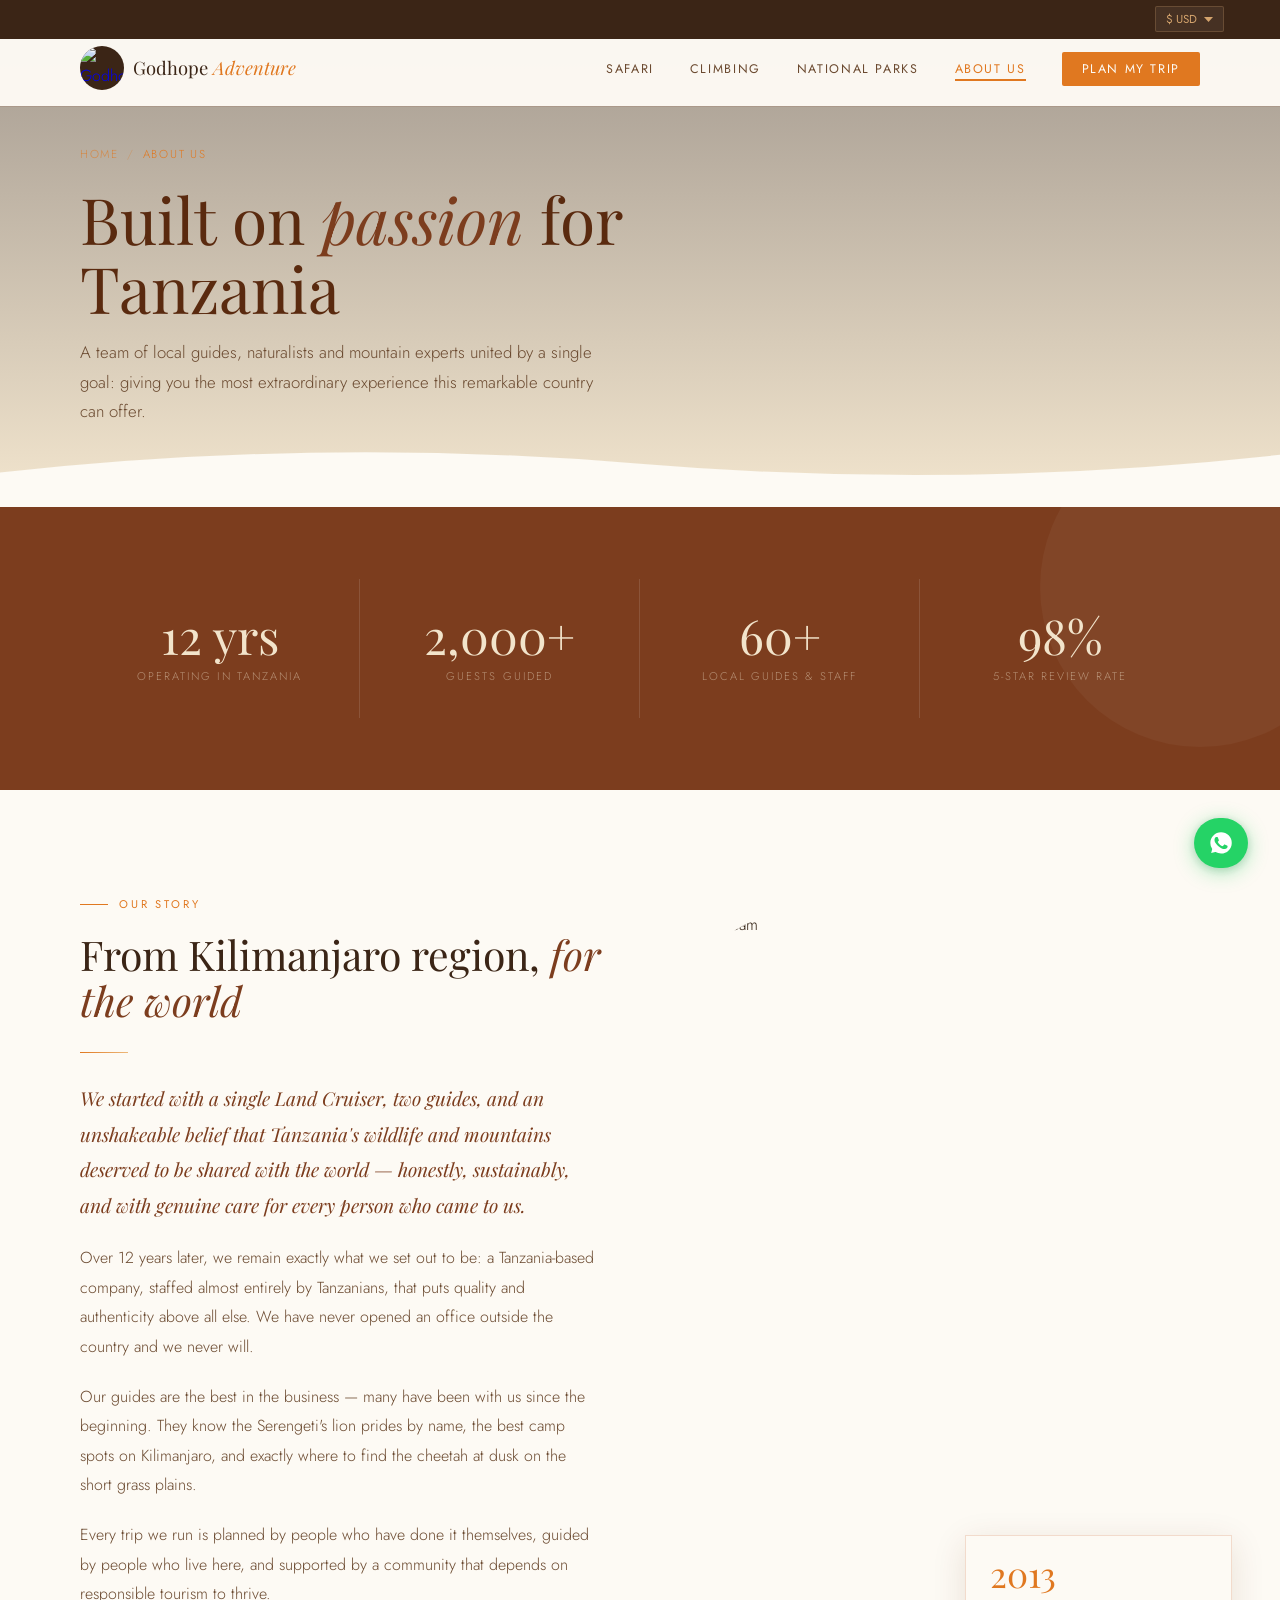
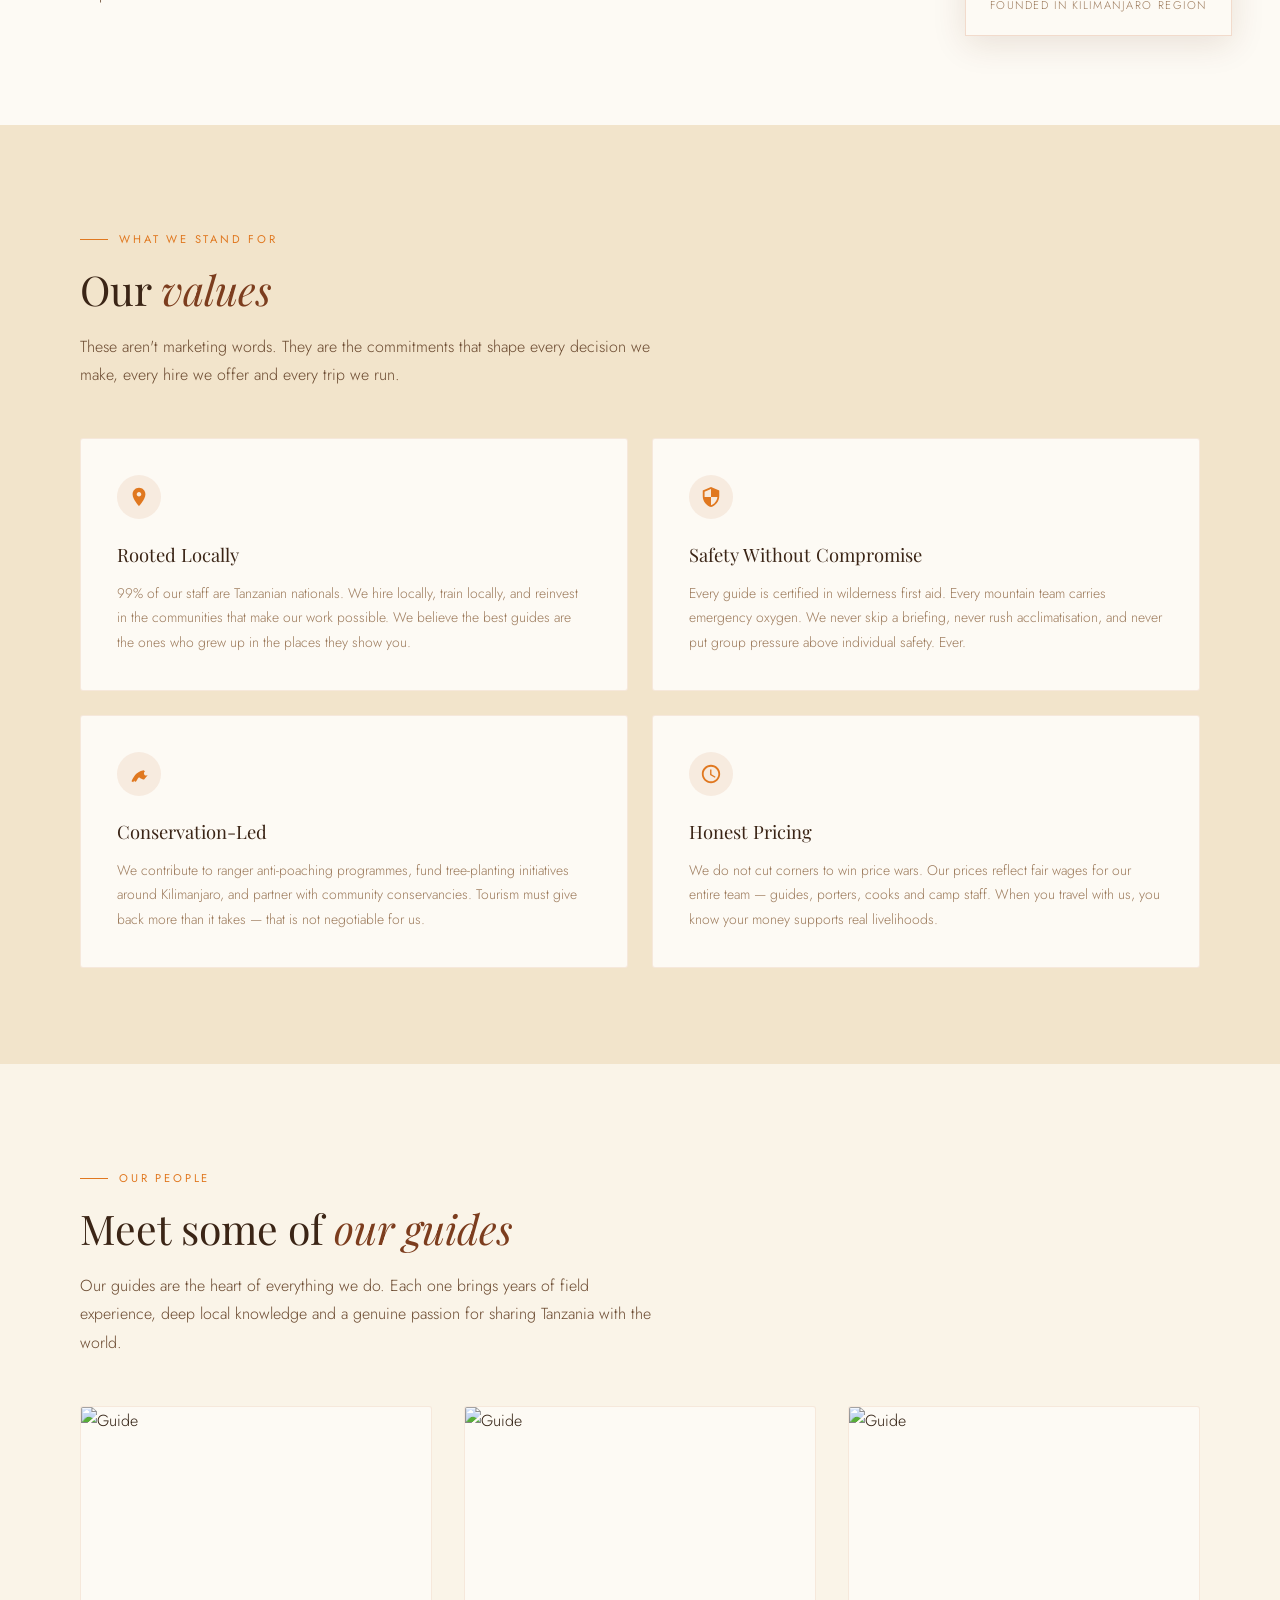
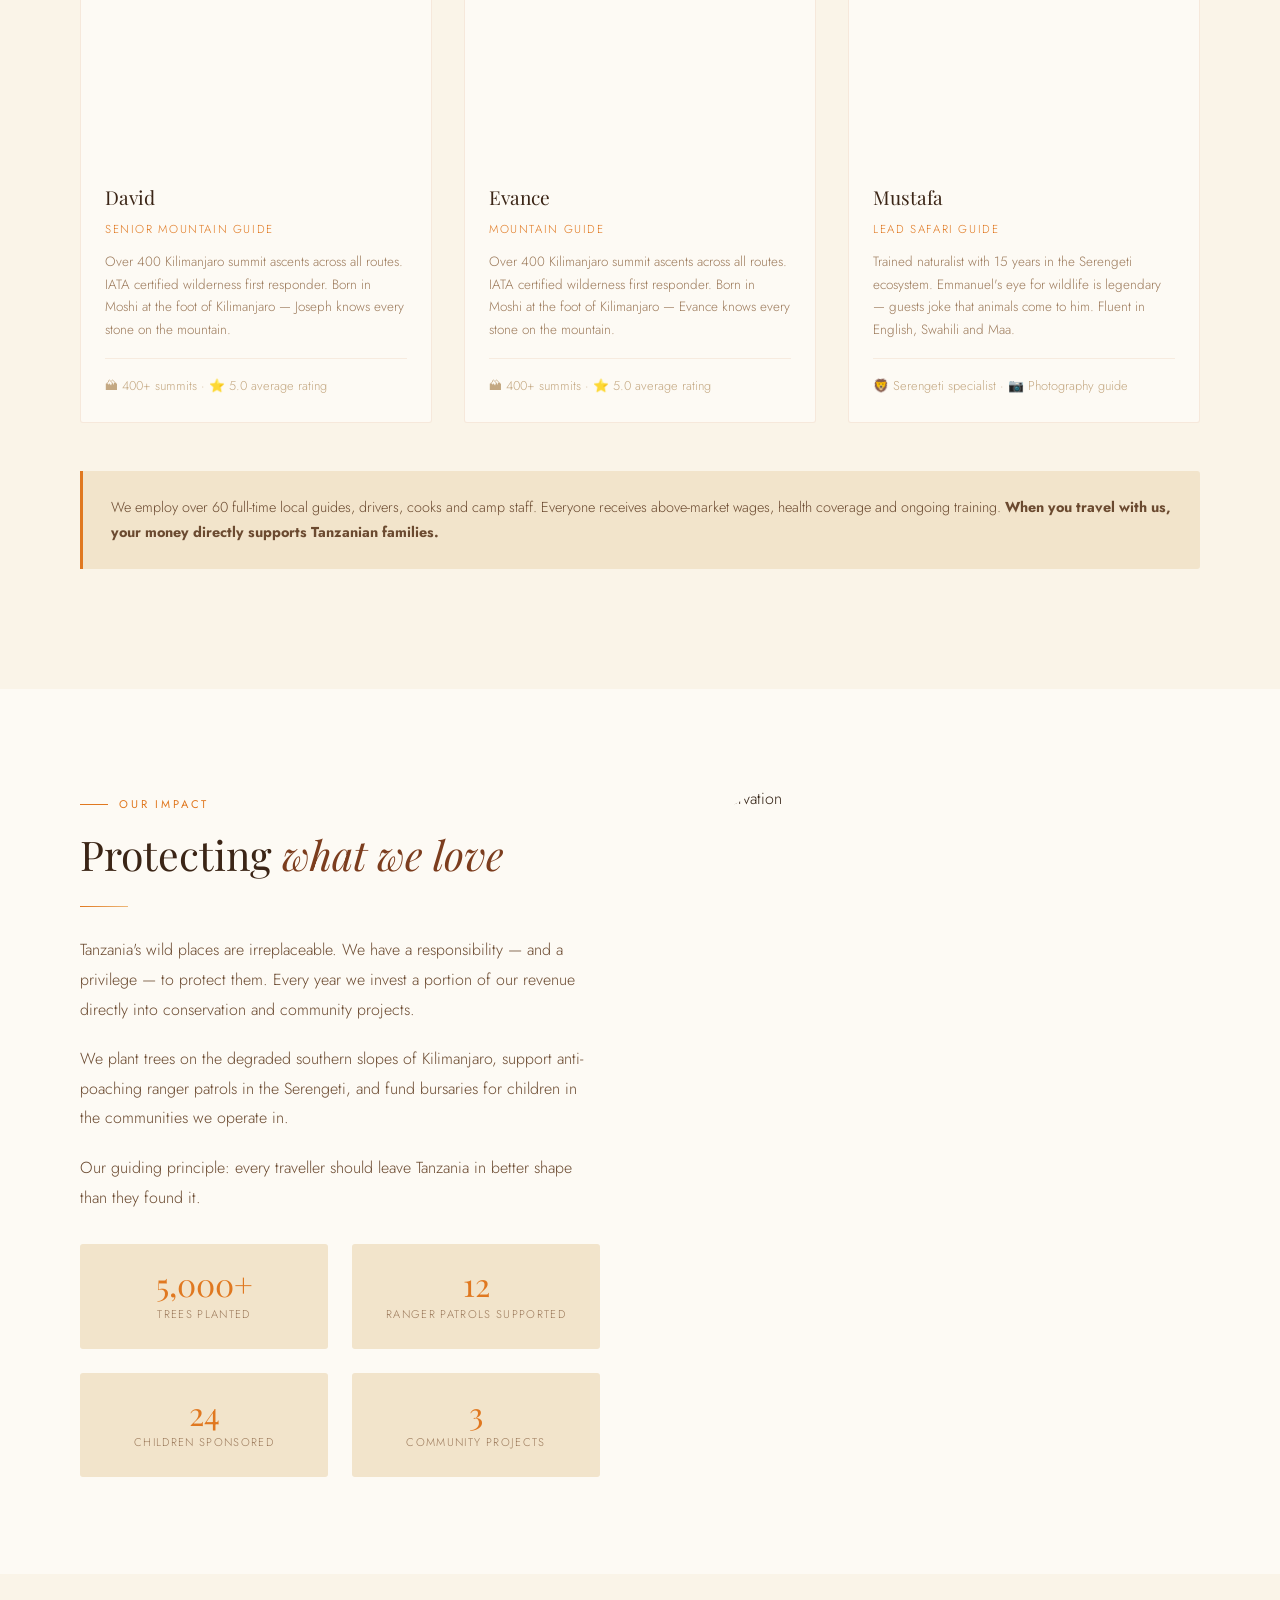
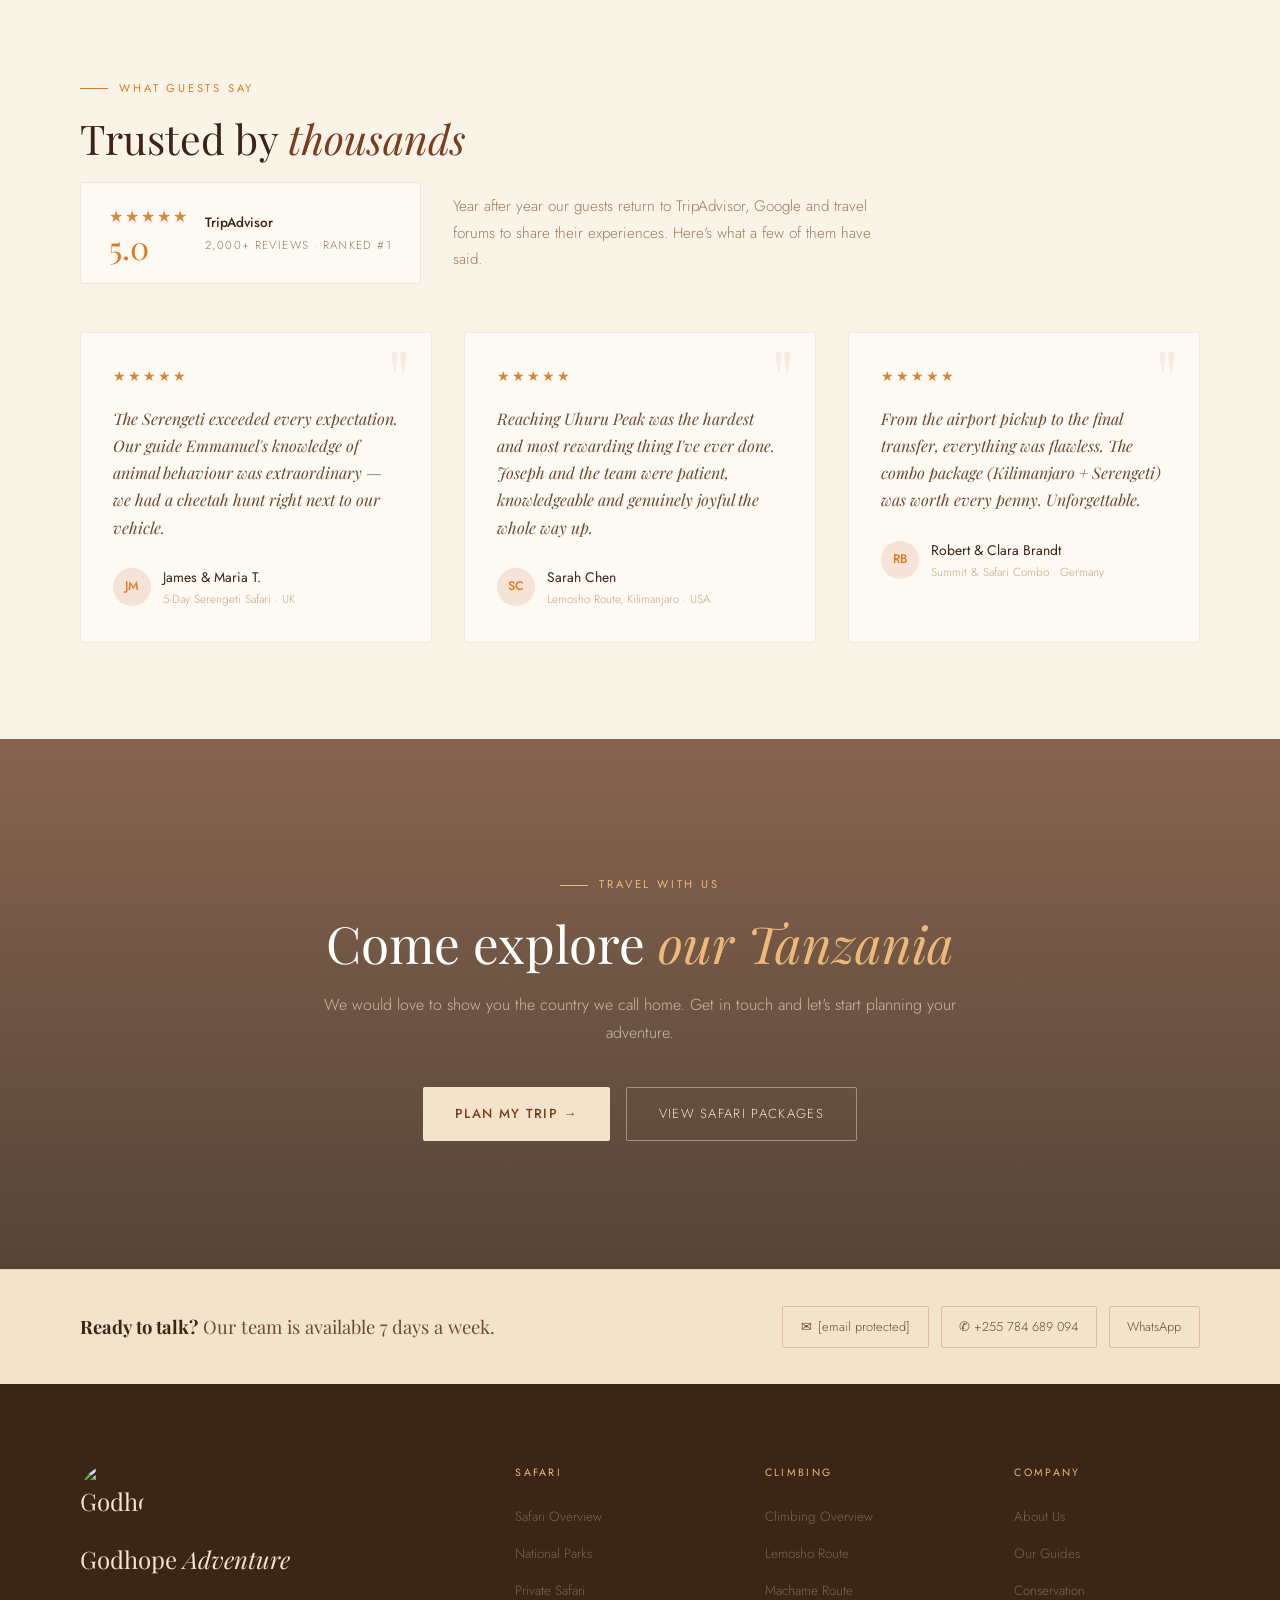
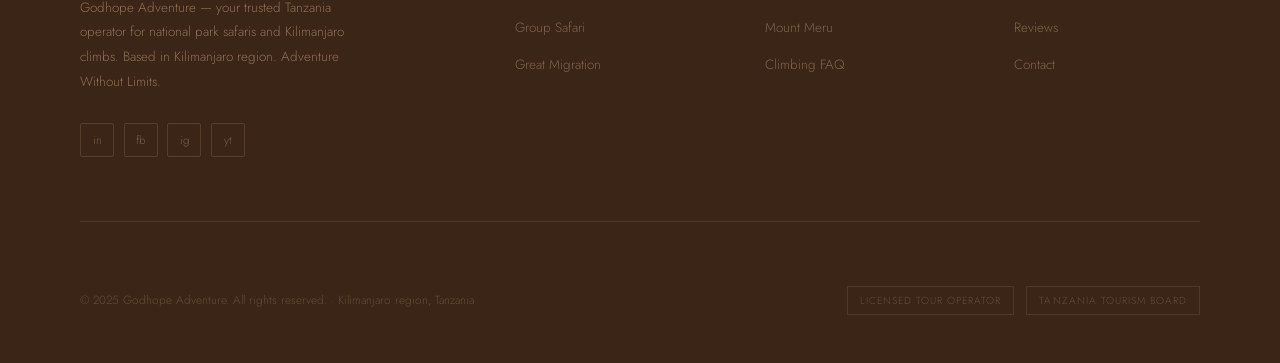
==== commit 82b1c7bf: "Add files via upload" ====
--- a/about.html
+++ b/about.html
@@ -3,10 +3,10 @@
 <head>
 <meta charset="UTF-8">
 <meta name="viewport" content="width=device-width, initial-scale=1.0">
-<link rel="stylesheet" href="style.css">
+<title>About Us | Godhope Adventure</title>
 <link rel="preconnect" href="https://fonts.googleapis.com">
 <link href="https://fonts.googleapis.com/css2?family=Playfair+Display:ital,wght@0,400;0,500;1,400;1,500&family=Jost:wght@300;400;500&display=swap" rel="stylesheet">
-<title>About Us | Godhope Adventure</title>
+<link rel="stylesheet" href="style.css">
 <style>
 /* Story section */
 .story-section { background: var(--warm-white); }
@@ -53,7 +53,13 @@
 .ta-label { font-size: 0.72rem; letter-spacing: 0.12em; text-transform: uppercase; color: var(--text-muted); }
 .ta-stars { color: var(--amber); font-size: 1rem; letter-spacing: 2px; }
 
-
+@media (max-width: 960px) {
+  .story-grid, .conservation-grid { grid-template-columns: 1fr; gap: 3rem; }
+  .team-grid { grid-template-columns: 1fr; }
+  .values-grid { grid-template-columns: 1fr; }
+  .conservation-stats { grid-template-columns: 1fr 1fr; }
+  .values-section { padding: 4rem 1.5rem; }
+}
 </style>
 
 
@@ -62,250 +68,133 @@
 
 
 
-
-
-
-
-
+<style id="gha-topbar-css">
+.gha-topbar{position:fixed;top:0;left:0;right:0;z-index:600;background:var(--bark);font-family:var(--sans);font-size:.75rem}
+.gha-topbar-inner{max-width:1400px;margin:0 auto;padding:.4rem 3.5rem;display:flex;align-items:center;justify-content:flex-end;gap:.75rem}
+.gha-gt .goog-te-gadget{font-size:.72rem!important;color:rgba(237,184,122,.75)!important;font-family:var(--sans)!important}
+.gha-gt select,.gha-gt .goog-te-combo{background:rgba(255,255,255,.06);border:1px solid rgba(237,184,122,.2);color:rgba(237,184,122,.85);font-family:var(--sans);font-size:.72rem;padding:.22rem .5rem;border-radius:2px;cursor:pointer;outline:none;max-width:140px}
+.gha-gt select:focus{border-color:var(--amber-pale)}
+.goog-te-banner-frame,.goog-te-balloon-frame{display:none!important}
+.goog-logo-link,.goog-te-gadget>span{display:none!important}
+body{top:0!important}
+.gha-topbar-right{display:flex;align-items:center;gap:.75rem}
+.gha-cur-wrap{position:relative}
+.gha-cur-btn{background:rgba(255,255,255,.06);border:1px solid rgba(237,184,122,.2);color:rgba(237,184,122,.85);font-family:var(--sans);font-size:.72rem;padding:.24rem .65rem;border-radius:2px;cursor:pointer;display:flex;align-items:center;gap:.4rem;transition:border-color .2s,color .2s;white-space:nowrap;line-height:1.4}
+.gha-cur-btn:hover{border-color:var(--amber-pale);color:var(--amber-pale)}
+.gha-cur-drop{position:fixed;top:30px;right:3.5rem;background:#2a1a0e;border:1px solid rgba(237,184,122,.15);min-width:215px;z-index:900;box-shadow:0 8px 24px rgba(0,0,0,.45);display:none;border-radius:2px;overflow:hidden}
+.gha-cur-drop.open{display:block}
+.gha-cur-drop button{display:block;width:100%;background:none;border:none;border-bottom:1px solid rgba(237,184,122,.06);padding:.6rem 1rem;color:rgba(237,184,122,.65);font-family:var(--sans);font-size:.78rem;text-align:left;cursor:pointer;transition:background .15s,color .15s}
+.gha-cur-drop button:last-child{border-bottom:none}
+.gha-cur-drop button:hover{background:rgba(237,184,122,.08);color:var(--amber-pale)}
+nav{top:30px!important}
+@media(max-width:768px){
+  .gha-topbar-inner{padding:.38rem 1rem;gap:.5rem}
+  .gha-cur-drop{right:1rem;top:28px}
+  nav{top:28px!important}
+}
+</style>
 <!-- Google Translate -->
-
-
-
+<script>function googleTranslateElementInit(){new google.translate.TranslateElement({pageLanguage:'en',includedLanguages:'en,fr,de,es,it,zh-CN,ar,sw,ko,ja,pt,ru',layout:google.translate.TranslateElement.InlineLayout.SIMPLE,autoDisplay:false},'google_translate_element');}</script>
+<script src="https://translate.google.com/translate_a/element.js?cb=googleTranslateElementInit" async></script>
 <script>
-/* ══ CURRENCY ════════════════════════════════════════════════════ */
-var _GHA_RATES = {USD:1, EUR:.92, GBP:.79, TZS:2650, KES:130, AUD:1.53, CAD:1.36, ZAR:18.5};
-var _GHA_SYM   = {USD:'$', EUR:'€', GBP:'£', TZS:'TSh', KES:'KSh', AUD:'A$', CAD:'C$', ZAR:'R'};
-var _GHA_CUR   = localStorage.getItem('gha_currency') || 'USD';
-
-function setCurrency(code, sym){
-  _GHA_CUR = code;
-  localStorage.setItem('gha_currency', code);
-  var lbl = document.getElementById('gha-cur-label');
-  if(lbl) lbl.textContent = code + ' ' + sym;
-  var drop = document.getElementById('gha-cur-drop');
-  if(drop) drop.classList.remove('open');
+var _GHA_RATES={USD:1,EUR:.92,GBP:.79,TZS:2650,KES:130,AUD:1.53,CAD:1.36,ZAR:18.5};
+var _GHA_SYM={USD:'$',EUR:'\u20ac',GBP:'\u00a3',TZS:'TSh',KES:'KSh',AUD:'A$',CAD:'C$',ZAR:'R'};
+var _GHA_CUR=localStorage.getItem('gha_currency')||'USD';
+function setCurrency(code,sym){
+  _GHA_CUR=code;
+  localStorage.setItem('gha_currency',code);
+  var label=document.getElementById('gha-cur-label');
+  if(label)label.textContent=sym+' '+code;
+  var drop=document.getElementById('gha-cur-drop');
+  if(drop)drop.classList.remove('open');
+  // Update all tagged price spans
   document.querySelectorAll('[data-price-usd]').forEach(function(el){
-    var usd = parseFloat(el.getAttribute('data-price-usd'));
-    if(!isNaN(usd)) el.textContent = sym + Math.round(usd * (_GHA_RATES[code]||1)).toLocaleString();
+    var usd=parseFloat(el.getAttribute('data-price-usd'));
+    if(!isNaN(usd)){
+      var v=Math.round(usd*(_GHA_RATES[code]||1));
+      el.textContent=sym+v.toLocaleString();
+    }
   });
+  // Update containers with data-usd
   document.querySelectorAll('[data-usd]').forEach(function(el){
-    var usd = parseFloat(el.getAttribute('data-usd'));
-    if(isNaN(usd)) return;
-    var v = Math.round(usd * (_GHA_RATES[code]||1));
-    var sup = el.querySelector('sup');
-    if(sup) sup.textContent = 'from ' + sym;
-    el.childNodes.forEach(function(n){
-      if(n.nodeType===3 && /[\d,]/.test(n.textContent)) n.textContent = v.toLocaleString();
-    });
+    var usd=parseFloat(el.getAttribute('data-usd'));
+    if(isNaN(usd))return;
+    var v=Math.round(usd*(_GHA_RATES[code]||1));
+    var sup=el.querySelector('sup');
+    if(sup)sup.textContent='from '+sym;
+    var nodes=el.childNodes;
+    for(var i=0;i<nodes.length;i++){
+      if(nodes[i].nodeType===3&&/[\d,]/.test(nodes[i].textContent)){
+        nodes[i].textContent=v.toLocaleString();
+        break;
+      }
+    }
   });
 }
-
-/* ══ INIT ON DOM READY ════════════════════════════════════════════ */
-document.addEventListener('DOMContentLoaded', function(){
-
-  /* Restore saved currency */
-  if(_GHA_CUR !== 'USD'){
-    var sym = _GHA_SYM[_GHA_CUR] || '$';
-    var lbl = document.getElementById('gha-cur-label');
-    if(lbl) lbl.textContent = _GHA_CUR + ' ' + sym;
-    setCurrency(_GHA_CUR, sym);
+document.addEventListener('DOMContentLoaded',function(){
+  if(_GHA_CUR!=='USD'){
+    var sym=_GHA_SYM[_GHA_CUR]||'$';
+    var label=document.getElementById('gha-cur-label');
+    if(label)label.textContent=sym+' '+_GHA_CUR;
+    setCurrency(_GHA_CUR,sym);
   }
-
-  
-
-  /* ── Dropdown toggle ── */
-  function setupDropdown(btnId, dropId){
-    var btn  = document.getElementById(btnId);
-    var drop = document.getElementById(dropId);
-    if(!btn || !drop) return;
-    btn.addEventListener('click', function(e){
-      e.stopPropagation();
-      document.querySelectorAll('.tb-dropdown.open').forEach(function(d){
-        if(d !== drop) d.classList.remove('open');
-      });
-      drop.classList.toggle('open');
-    });
-  }
-  setupDropdown('lang-btn',      'lang-drop');
-  setupDropdown('gha-cur-toggle','gha-cur-drop');
-
-  document.addEventListener('click', function(){
-    document.querySelectorAll('.tb-dropdown.open').forEach(function(d){
-      d.classList.remove('open');
-    });
-  });
-
-  /* Hide Google's injected toolbar */
-  var observer = new MutationObserver(function(){
-    var bar = document.querySelector('.goog-te-banner-frame, .skiptranslate > *');
-    if(bar) bar.style.display = 'none';
-    document.body.style.top = '0px';
-  });
-  observer.observe(document.body, {childList:true, subtree:true});
 });
 </script>
-<script>
-/* ══ LANGUAGE (Google Translate via cookie) ════════════════════════ */
-function googleTranslateElementInit(){
-  new google.translate.TranslateElement({
-    pageLanguage:'en',
-    includedLanguages:'en,fr,de,es,it,zh-CN,ar,sw,pt,ru,ko,ja',
-    autoDisplay:false
-  },'google_translate_element');
-}
-
-function setLang(code, name){
-  /* Update button label immediately */
-  var lbl = document.getElementById('lang-label');
-  if(lbl) lbl.textContent = name;
-
-  /* Close dropdown */
-  var drop = document.getElementById('lang-drop');
-  if(drop) drop.classList.remove('open');
-
-  /* Save preference */
-  localStorage.setItem('gha_lang', code);
-  localStorage.setItem('gha_lang_name', name);
-
-  if(code === 'en'){
-    /* Clear translation cookies and reload */
-    var expiry = 'Thu, 01 Jan 1970 00:00:00 UTC';
-    document.cookie = 'googtrans=; expires=' + expiry + '; path=/';
-    document.cookie = 'googtrans=; expires=' + expiry + '; path=/; domain=.' + location.hostname;
-    document.cookie = 'googtrans=; expires=' + expiry + '; path=/; domain=' + location.hostname;
-    window.location.reload();
-    return;
-  }
-
-  /* Set Google Translate cookie and reload */
-  var val = '/en/' + code;
-  document.cookie = 'googtrans=' + val + '; path=/';
-  document.cookie = 'googtrans=' + val + '; path=/; domain=.' + location.hostname;
-  window.location.reload();
-}
-
-/* Apply saved lang label on every page load */
-(function(){
-  var savedName = localStorage.getItem('gha_lang_name');
-  var savedCode = localStorage.getItem('gha_lang');
-  if(savedName && savedCode && savedCode !== 'en'){
-    /* Wait for DOM */
-    document.addEventListener('DOMContentLoaded', function(){
-      var lbl = document.getElementById('lang-label');
-      if(lbl) lbl.textContent = savedName;
-    });
-  }
-})();
-</script>
-<script src="https://translate.google.com/translate_a/element.js?cb=googleTranslateElementInit" async></script>
 </head>
 <body>
-<div class="mobile-menu" id="mobile-menu">
-  <button class="mobile-menu-close" id="mob-close">&#10005;</button>
-  <img src="logo.jpg" alt="Godhope Adventure" class="mob-logo">
-  <ul>
-  <li><a href="index.html">Home</a></li>
-  <li><a href="safari.html">Wildlife Safaris</a></li>
-  <li><a href="climbing.html">Climbing</a></li>
-  <li><a href="national-parks.html">National Parks</a></li>
-  <li><a href="about.html" class="active">About Us</a></li>
-  <li><a href="contact.html">Contacts</a></li>
+<div class="mobile-nav" id="mob-nav" role="dialog" aria-label="Navigation menu">
+  <button class="mobile-nav-close" id="mob-close" aria-label="Close menu">&#10005;</button>
+  <img src="logo.jpeg" alt="Godhope Adventure" class="mob-nav-logo">
+  <a href="index.html">Home</a>
+  <a href="safari.html">Safari</a>
+  <a href="climbing.html">Climbing</a>
+  <a href="national-parks.html">National Parks</a>
+  <a href="about.html" class="active">About Us</a>
+  <a href="contact.html" class="mob-nav-cta">Plan My Trip</a>
+</div>
+<div class="gha-topbar" id="gha-topbar">
+  <div class="gha-topbar-inner">
+    <div class="gha-topbar-right">
+      <div id="google_translate_element" class="gha-gt"></div>
+      <div class="gha-cur-wrap" id="gha-cur-wrap">
+        <button class="gha-cur-btn" id="gha-cur-toggle" aria-label="Select currency">
+          <span id="gha-cur-label">$ USD</span>
+          <svg width="9" height="5" viewBox="0 0 9 5" fill="none"><path d="M0 0l4.5 5L9 0H0z" fill="currentColor"/></svg>
+        </button>
+        <div class="gha-cur-drop" id="gha-cur-drop">
+          <button onclick="setCurrency('USD','$')">$ USD &mdash; US Dollar</button>
+          <button onclick="setCurrency('EUR','&#8364;')">&#8364; EUR &mdash; Euro</button>
+          <button onclick="setCurrency('GBP','&#163;')">&#163; GBP &mdash; British Pound</button>
+          <button onclick="setCurrency('TZS','TSh')">TSh TZS &mdash; Tanzanian Shilling</button>
+          <button onclick="setCurrency('KES','KSh')">KSh KES &mdash; Kenyan Shilling</button>
+          <button onclick="setCurrency('AUD','A$')">A$ AUD &mdash; Australian Dollar</button>
+          <button onclick="setCurrency('CAD','C$')">C$ CAD &mdash; Canadian Dollar</button>
+          <button onclick="setCurrency('ZAR','R')">R ZAR &mdash; South African Rand</button>
+        </div>
+      </div>
+    </div>
+  </div>
+</div>
+<nav id="nav" class="solid">
+  <a href="index.html" class="nav-logo">
+    <img src="logo.jpeg" alt="Godhope Adventure" class="nav-logo-img">
+    <span class="nav-logo-text">Godhope <em>Adventure</em></span>
+  </a>
+  <ul class="nav-links">
+    <li><a href="safari.html">Safari</a></li>
+    <li><a href="climbing.html">Climbing</a></li>
+    <li><a href="national-parks.html">National Parks</a></li>
+    <li><a href="about.html" class="active">About Us</a></li>
+    <li><a href="contact.html" class="nav-cta">Plan My Trip</a></li>
   </ul>
-</div>
-<div class="mobile-menu-overlay" id="mob-overlay"></div>
-<div id="gha-topbar">
-  <div class="topbar-inner">
-    <div class="topbar-left">
-      <a href="tel:+255000000000" class="topbar-link">
-        <svg width="13" height="13" viewBox="0 0 24 24" fill="currentColor"><path d="M6.62 10.79c1.44 2.83 3.76 5.14 6.59 6.59l2.2-2.2c.27-.27.67-.36 1.02-.24 1.12.37 2.33.57 3.57.57.55 0 1 .45 1 1V20c0 .55-.45 1-1 1-9.39 0-17-7.61-17-17 0-.55.45-1 1-1h3.5c.55 0 1 .45 1 1 0 1.25.2 2.45.57 3.57.11.35.03.74-.25 1.02l-2.2 2.2z"/></svg>
-        +255 000 000 000
-      </a>
-      <span class="topbar-sep">|</span>
-      <a href="mailto:hello@godhopeadventure.co.tz" class="topbar-link">
-        <svg width="13" height="13" viewBox="0 0 24 24" fill="currentColor"><path d="M20 4H4c-1.1 0-2 .9-2 2v12c0 1.1.9 2 2 2h16c1.1 0 2-.9 2-2V6c0-1.1-.9-2-2-2zm0 4l-8 5-8-5V6l8 5 8-5v2z"/></svg>
-        hello@godhopeadventure.co.tz
-      </a>
-      <span class="topbar-sep">|</span>
-      <a href="contact.html" class="topbar-enquire">Inquire</a>
-    </div>
-            <div class="topbar-right">
-
-      <!-- Language Selector -->
-      <div class="tb-select-wrap" id="lang-wrap">
-        <button class="tb-select-btn" id="lang-btn" aria-label="Select language">
-          <svg width="13" height="13" viewBox="0 0 24 24" fill="currentColor"><path d="M12 2C6.48 2 2 6.48 2 12s4.48 10 10 10 10-4.48 10-10S17.52 2 12 2zm-1 17.93c-3.95-.49-7-3.85-7-7.93 0-.62.08-1.21.21-1.79L9 15v1c0 1.1.9 2 2 2v1.93zm6.9-2.54c-.26-.81-1-1.39-1.9-1.39h-1v-3c0-.55-.45-1-1-1H8v-2h2c.55 0 1-.45 1-1V7h2c1.1 0 2-.9 2-2v-.41c2.93 1.19 5 4.06 5 7.41 0 2.08-.8 3.97-2.1 5.39z"/></svg>
-          <span id="lang-label">English</span>
-          <svg width="8" height="5" viewBox="0 0 8 5"><path d="M0 0l4 5 4-5z" fill="currentColor"/></svg>
-        </button>
-        <div class="tb-dropdown" id="lang-drop">
-          <button onclick="setLang('en','English')">&#127468;&#127463; English</button>
-          <button onclick="setLang('fr','Français')">&#127467;&#127479; Français</button>
-          <button onclick="setLang('de','Deutsch')">&#127465;&#127466; Deutsch</button>
-          <button onclick="setLang('es','Español')">&#127466;&#127480; Español</button>
-          <button onclick="setLang('it','Italiano')">&#127470;&#127481; Italiano</button>
-          <button onclick="setLang('sw','Kiswahili')">&#127481;&#127487; Kiswahili</button>
-          <button onclick="setLang('zh-CN','Chinese')">&#127464;&#127475; Chinese</button>
-          <button onclick="setLang('ar','Arabic')">&#127480;&#127462; Arabic</button>
-          <button onclick="setLang('pt','Português')">&#127477;&#127481; Português</button>
-          <button onclick="setLang('ru','Russian')">&#127479;&#127482; Russian</button>
-          <button onclick="setLang('ko','Korean')">&#127472;&#127479; Korean</button>
-          <button onclick="setLang('ja','Japanese')">&#127471;&#127477; Japanese</button>
-        </div>
-      </div>
-
-      <!-- Currency Selector -->
-      <div class="tb-select-wrap" id="cur-wrap">
-        <button class="tb-select-btn" id="gha-cur-toggle" aria-label="Select currency">
-          <svg width="13" height="13" viewBox="0 0 24 24" fill="currentColor"><path d="M11.8 10.9c-2.27-.59-3-1.2-3-2.15 0-1.09 1.01-1.85 2.7-1.85 1.78 0 2.44.85 2.5 2.1h2.21c-.07-1.72-1.12-3.3-3.21-3.81V3h-3v2.16c-1.94.42-3.5 1.68-3.5 3.61 0 2.31 1.91 3.46 4.7 4.13 2.5.6 3 1.48 3 2.41 0 .69-.49 1.79-2.7 1.79-2.06 0-2.87-.92-2.98-2.1h-2.2c.12 2.19 1.76 3.42 3.68 3.83V21h3v-2.15c1.95-.37 3.5-1.5 3.5-3.55 0-2.84-2.43-3.81-4.7-4.4z"/></svg>
-          <span id="gha-cur-label">USD $</span>
-          <svg width="8" height="5" viewBox="0 0 8 5"><path d="M0 0l4 5 4-5z" fill="currentColor"/></svg>
-        </button>
-        <div class="tb-dropdown" id="gha-cur-drop">
-          <button onclick="setCurrency('USD','$')">&#127482;&#127480; USD — US Dollar</button>
-          <button onclick="setCurrency('EUR','€')">&#127466;&#127482; EUR — Euro</button>
-          <button onclick="setCurrency('GBP','£')">&#127468;&#127463; GBP — British Pound</button>
-          <button onclick="setCurrency('TZS','TSh')">&#127481;&#127487; TZS — Tanzanian Shilling</button>
-          <button onclick="setCurrency('KES','KSh')">&#127472;&#127466; KES — Kenyan Shilling</button>
-          <button onclick="setCurrency('AUD','A$')">&#127462;&#127482; AUD — Australian Dollar</button>
-          <button onclick="setCurrency('CAD','C$')">&#127464;&#127462; CAD — Canadian Dollar</button>
-          <button onclick="setCurrency('ZAR','R')">&#127487;&#127462; ZAR — South African Rand</button>
-        </div>
-      </div>
-
-      <!-- Google Translate hidden widget (must be visible to work) -->
-      <div id="google_translate_element" style="position:absolute;opacity:0;pointer-events:none;width:1px;height:1px;overflow:hidden;top:-9999px;left:-9999px;"></div>
-
-    </div>
-  </div>
-</div>
-  </div>
-</div>
-<nav id="main-nav">
-  <div class="nav-inner">
-
-    <a href="index.html" class="nav-brand">
-      <img src="logo.jpg" alt="Godhope Adventure" class="nav-logo-img">
-    </a>
-
-    <ul class="nav-menu" id="nav-menu">
-      <li><a href="index.html">Home</a></li>
-      <li><a href="safari.html">Wildlife Safaris</a></li>
-      <li><a href="climbing.html">Climbing</a></li>
-      <li><a href="national-parks.html">National Parks</a></li>
-      <li><a href="about.html" class="active">About Us</a></li>
-      <li><a href="contact.html">Contacts</a></li>
-    </ul>
-
-    <button class="nav-hamburger" id="ham" aria-label="Open menu">
-      <span></span><span></span><span></span>
-    </button>
-
-  </div>
+  <button class="hamburger" id="ham" aria-label="Open menu">
+    <span></span><span></span><span></span>
+  </button>
 </nav>
 
 <!-- PAGE HERO -->
 <div class="page-hero" id="about">
-  <div class="page-hero-bg" style="background-image: url('data:image/svg+xml,%3Csvg xmlns='http://www.w3.org/2000/svg' width='1600' height='900' viewBox='0 0 1600 900'%3E%3Crect width='1600' height='900' fill='%23d4c4b0'/%3E%3Ctext x='800' y='460' font-family='sans-serif' font-size='32' fill='%23a08060' text-anchor='middle'%3EYour Background Photo Here%3C/text%3E%3C/svg%3E');"></div>
+  <div class="page-hero-bg" style="background-image: url('https://images.unsplash.com/photo-1547471080-7cc2caa01a7e?w=1600&q=85');"></div>
   <div class="page-hero-overlay"></div>
   <div class="page-hero-arch"><svg viewBox="0 0 1440 80" preserveAspectRatio="none"><path d="M0,80 L0,40 Q360,0 720,30 Q1080,60 1440,20 L1440,80 Z" fill="#FDFAF4"/></svg></div>
   <div class="page-hero-content rise d1">
@@ -331,7 +220,7 @@
     <div class="story-grid">
       <div>
         <div class="section-eyebrow">Our Story</div>
-        <h2 class="section-h2">From Arusha, <em>for the world</em></h2>
+        <h2 class="section-h2">From Kilimanjaro region, <em>for the world</em></h2>
         <div class="ruled-line"></div>
         <div class="story-text">
           <p>We started with a single Land Cruiser, two guides, and an unshakeable belief that Tanzania's wildlife and mountains deserved to be shared with the world — honestly, sustainably, and with genuine care for every person who came to us.</p>
@@ -342,11 +231,11 @@
       </div>
       <div class="split-visual">
         <div class="split-img-frame" style="aspect-ratio: 3/4;">
-          <img src="data:image/svg+xml,%3Csvg xmlns='http://www.w3.org/2000/svg' width='800' height='500' viewBox='0 0 800 500'%3E%3Crect width='800' height='500' fill='%23e8ddd0'/%3E%3Crect x='340' y='210' width='120' height='80' rx='4' fill='%23c4a882' opacity='.5'/%3E%3Ccircle cx='360' cy='200' r='18' fill='%23c4a882' opacity='.5'/%3E%3Ctext x='400' y='330' font-family='sans-serif' font-size='14' fill='%23a08060' text-anchor='middle'%3EYour Photo Here%3C/text%3E%3C/svg%3E" alt="Our team" loading="lazy">
+          <img src="director.jpeg" alt="Our team" loading="lazy">
         </div>
         <div class="split-float">
           <div class="n">2013</div>
-          <div class="l">Founded in Arusha</div>
+          <div class="l">Founded in Kilimanjaro region</div>
         </div>
       </div>
     </div>
@@ -393,10 +282,10 @@
     <div class="team-grid">
       <div class="team-card">
         <div class="team-card-img">
-          <img src="data:image/svg+xml,%3Csvg xmlns='http://www.w3.org/2000/svg' width='800' height='500' viewBox='0 0 800 500'%3E%3Crect width='800' height='500' fill='%23e8ddd0'/%3E%3Crect x='340' y='210' width='120' height='80' rx='4' fill='%23c4a882' opacity='.5'/%3E%3Ccircle cx='360' cy='200' r='18' fill='%23c4a882' opacity='.5'/%3E%3Ctext x='400' y='330' font-family='sans-serif' font-size='14' fill='%23a08060' text-anchor='middle'%3EYour Photo Here%3C/text%3E%3C/svg%3E" alt="Guide" loading="lazy">
+          <img src="david.png" alt="Guide" loading="lazy">
         </div>
         <div class="team-card-body">
-          <div class="team-name">Joseph Mwangi</div>
+          <div class="team-name">David</div>
           <div class="team-role">Senior Mountain Guide</div>
           <p class="team-desc">Over 400 Kilimanjaro summit ascents across all routes. IATA certified wilderness first responder. Born in Moshi at the foot of Kilimanjaro — Joseph knows every stone on the mountain.</p>
           <div class="team-detail">🏔 400+ summits · ⭐ 5.0 average rating</div>
@@ -404,24 +293,24 @@
       </div>
       <div class="team-card">
         <div class="team-card-img">
-          <img src="data:image/svg+xml,%3Csvg xmlns='http://www.w3.org/2000/svg' width='800' height='500' viewBox='0 0 800 500'%3E%3Crect width='800' height='500' fill='%23e8ddd0'/%3E%3Crect x='340' y='210' width='120' height='80' rx='4' fill='%23c4a882' opacity='.5'/%3E%3Ccircle cx='360' cy='200' r='18' fill='%23c4a882' opacity='.5'/%3E%3Ctext x='400' y='330' font-family='sans-serif' font-size='14' fill='%23a08060' text-anchor='middle'%3EYour Photo Here%3C/text%3E%3C/svg%3E" alt="Guide" loading="lazy">
+          <img src="evance.jpeg" alt="Guide" loading="lazy">
         </div>
         <div class="team-card-body">
-          <div class="team-name">Emmanuel Osei</div>
+          <div class="team-name">Evance</div>
+          <div class="team-role">Mountain Guide</div>
+          <p class="team-desc">Over 400 Kilimanjaro summit ascents across all routes. IATA certified wilderness first responder. Born in Moshi at the foot of Kilimanjaro — Evance knows every stone on the mountain.</p>
+          <div class="team-detail">🏔 400+ summits · ⭐ 5.0 average rating</div>
+        </div>
+      </div>
+      <div class="team-card">
+        <div class="team-card-img">
+          <img src="mustafa.jpeg" alt="Guide" loading="lazy">
+        </div>
+        <div class="team-card-body">
+          <div class="team-name">Mustafa</div>
           <div class="team-role">Lead Safari Guide</div>
           <p class="team-desc">Trained naturalist with 15 years in the Serengeti ecosystem. Emmanuel's eye for wildlife is legendary — guests joke that animals come to him. Fluent in English, Swahili and Maa.</p>
           <div class="team-detail">🦁 Serengeti specialist · 📷 Photography guide</div>
-        </div>
-      </div>
-      <div class="team-card">
-        <div class="team-card-img">
-          <img src="data:image/svg+xml,%3Csvg xmlns='http://www.w3.org/2000/svg' width='800' height='500' viewBox='0 0 800 500'%3E%3Crect width='800' height='500' fill='%23e8ddd0'/%3E%3Crect x='340' y='210' width='120' height='80' rx='4' fill='%23c4a882' opacity='.5'/%3E%3Ccircle cx='360' cy='200' r='18' fill='%23c4a882' opacity='.5'/%3E%3Ctext x='400' y='330' font-family='sans-serif' font-size='14' fill='%23a08060' text-anchor='middle'%3EYour Photo Here%3C/text%3E%3C/svg%3E" alt="Guide" loading="lazy">
-        </div>
-        <div class="team-card-body">
-          <div class="team-name">Amina Kimaro</div>
-          <div class="team-role">Operations &amp; Guest Experience</div>
-          <p class="team-desc">Amina is the person behind the scenes who ensures every trip runs flawlessly — from airport pickups to camp logistics. She has personally designed over 300 custom itineraries.</p>
-          <div class="team-detail">🌍 Based in Arusha · 10+ years experience</div>
         </div>
       </div>
     </div>
@@ -451,7 +340,7 @@
       </div>
       <div>
         <div class="split-img-frame" style="aspect-ratio:3/4;">
-          <img src="data:image/svg+xml,%3Csvg xmlns='http://www.w3.org/2000/svg' width='800' height='500' viewBox='0 0 800 500'%3E%3Crect width='800' height='500' fill='%23e8ddd0'/%3E%3Crect x='340' y='210' width='120' height='80' rx='4' fill='%23c4a882' opacity='.5'/%3E%3Ccircle cx='360' cy='200' r='18' fill='%23c4a882' opacity='.5'/%3E%3Ctext x='400' y='330' font-family='sans-serif' font-size='14' fill='%23a08060' text-anchor='middle'%3EYour Photo Here%3C/text%3E%3C/svg%3E" alt="Conservation" loading="lazy">
+          <img src="cheetahonmax.avif" alt="Conservation" loading="lazy">
         </div>
       </div>
     </div>
@@ -501,7 +390,7 @@
 
 <!-- CTA -->
 <section class="cta-section">
-  <div class="cta-bg" style="background-image: url('data:image/svg+xml,%3Csvg xmlns='http://www.w3.org/2000/svg' width='1600' height='900' viewBox='0 0 1600 900'%3E%3Crect width='1600' height='900' fill='%23d4c4b0'/%3E%3Ctext x='800' y='460' font-family='sans-serif' font-size='32' fill='%23a08060' text-anchor='middle'%3EYour Background Photo Here%3C/text%3E%3C/svg%3E');"></div>
+  <div class="cta-bg" style="background-image: url('climbing_kilimanjaro.jpeg');"></div>
   <div class="cta-overlay"></div>
   <div class="cta-inner">
     <div class="cta-eyebrow">Travel With Us</div>
@@ -521,18 +410,18 @@
   <p class="contact-strip-copy"><strong>Ready to talk?</strong> Our team is available 7 days a week.</p>
   <div class="contact-chips">
     <a href="/cdn-cgi/l/email-protection#abc3cec7c7c4ebd8caddcac5c5cacac5cfd8dec6c6c2df85c8c485dfd1" class="chip">&#9993; <span class="__cf_email__" data-cfemail="9df5f8f1f1f2ddeefcebfcf3f3fcfcf3f9eee8f0f0f4e9b3fef2b3e9e7">[email&#160;protected]</span></a>
-    <a href="tel:+255000000000" class="chip">&#9990; +255 000 000 000</a>
-    <a href="https://wa.me/255000000000" class="chip">WhatsApp</a>
+    <a href="tel:+255 784 689 094" class="chip">&#9990; +255 784 689 094</a>
+    <a href="https://wa.me/255 784 689 094" class="chip">WhatsApp</a>
   </div>
 </div>
 <footer>
   <div class="footer-top">
     <div>
       <a href="index.html" class="footer-logo footer-logo-img-wrap">
-      <img src="logo.jpg" alt="Godhope Adventure" style="width:64px;height:64px;object-fit:contain;border-radius:50%;margin-bottom:0.6rem;display:block;">
+      <img src="logo.jpeg" alt="Godhope Adventure" style="width:64px;height:64px;object-fit:contain;border-radius:50%;margin-bottom:0.6rem;display:block;">
       <span>Godhope <em style="font-style:italic;">Adventure</em></span>
     </a>
-      <p class="footer-about"><span data-i18n="footer_about">Godhope Adventure — your trusted Tanzania operator for national park safaris and Kilimanjaro climbs. Based in Arusha. Adventure Without Limits.</span></p>
+      <p class="footer-about"><span data-i18n="footer_about">Godhope Adventure — your trusted Tanzania operator for national park safaris and Kilimanjaro climbs. Based in Kilimanjaro region. Adventure Without Limits.</span></p>
       <div class="footer-socials">
         <a href="#" class="soc">in</a>
         <a href="#" class="soc">fb</a>
@@ -572,32 +461,31 @@
     </div>
   </div>
   <div class="footer-bottom">
-    <span>&copy; 2025 Godhope Adventure. All rights reserved. &middot; Arusha, Tanzania</span>
+    <span>&copy; 2025 Godhope Adventure. All rights reserved. &middot; Kilimanjaro region, Tanzania</span>
     <div class="footer-certs">
       <span class="cert">Licensed Tour Operator</span>
       <span class="cert">Tanzania Tourism Board</span>
     </div>
   </div>
 </footer>
-<a href="https://wa.me/255000000000" class="wa-float" target="_blank" aria-label="Chat on WhatsApp">
+<a href="https://wa.me/255 784 689 094" class="wa-float" target="_blank" aria-label="Chat on WhatsApp">
   <svg viewBox="0 0 24 24" xmlns="http://www.w3.org/2000/svg"><path d="M17.472 14.382c-.297-.149-1.758-.867-2.03-.967-.273-.099-.471-.148-.67.15-.197.297-.767.966-.94 1.164-.173.199-.347.223-.644.075-.297-.15-1.255-.463-2.39-1.475-.883-.788-1.48-1.761-1.653-2.059-.173-.297-.018-.458.13-.606.134-.133.298-.347.446-.52.149-.174.198-.298.298-.497.099-.198.05-.371-.025-.52-.075-.149-.669-1.612-.916-2.207-.242-.579-.487-.5-.669-.51-.173-.008-.371-.01-.57-.01-.198 0-.52.074-.792.372-.272.297-1.04 1.016-1.04 2.479 0 1.462 1.065 2.875 1.213 3.074.149.198 2.096 3.2 5.077 4.487.709.306 1.262.489 1.694.625.712.227 1.36.195 1.871.118.571-.085 1.758-.719 2.006-1.413.248-.694.248-1.289.173-1.413-.074-.124-.272-.198-.57-.347zm-5.421 7.403h-.004a9.87 9.87 0 01-5.031-1.378l-.361-.214-3.741.982.998-3.648-.235-.374a9.86 9.86 0 01-1.51-5.26c.001-5.45 4.436-9.884 9.888-9.884 2.64 0 5.122 1.03 6.988 2.898a9.825 9.825 0 012.893 6.994c-.003 5.45-4.437 9.884-9.885 9.884z"/></svg>
   <span class="wa-float-label">Chat with us</span>
 </a>
 <script data-cfasync="false" src="/cdn-cgi/scripts/5c5dd728/cloudflare-static/email-decode.min.js"></script>
 
 
-
-
 <script>
 (function(){
-  /* Scroll shadow */
   var nav=document.getElementById('nav');
-  if(nav && !nav.classList.contains('solid')){
+  if(!nav)return;
+  // Scroll shadow for transparent nav (homepage)
+  if(!nav.classList.contains('solid')){
     window.addEventListener('scroll',function(){
       nav.classList.toggle('scrolled',window.scrollY>60);
     },{passive:true});
   }
-  /* Hamburger open/close */
+  // Hamburger
   var ham=document.getElementById('ham');
   var mob=document.getElementById('mob-nav');
   var cls=document.getElementById('mob-close');
@@ -620,11 +508,12 @@
         document.body.style.overflow='';
       });
     });
+    // Close on backdrop click
     mob.addEventListener('click',function(e){
-      if(e.target===mob){mob.classList.remove('open');document.body.style.overflow='';}
+      if(e.target===mob){ mob.classList.remove('open'); document.body.style.overflow=''; }
     });
   }
-  /* Currency dropdown */
+  // Currency dropdown close on outside click
   document.addEventListener('click',function(){
     var d=document.getElementById('gha-cur-drop');
     if(d)d.classList.remove('open');
@@ -639,52 +528,5 @@
   }
 })();
 </script>
-
-<script>
-(function(){
-  /* Topbar scroll — nav gets shadow */
-  var nav = document.getElementById('main-nav');
-  if(nav){
-    window.addEventListener('scroll', function(){
-      nav.classList.toggle('scrolled', window.scrollY > 50);
-    }, {passive:true});
-  }
-  /* Hamburger */
-  var ham     = document.getElementById('ham');
-  var menu    = document.getElementById('mobile-menu');
-  var overlay = document.getElementById('mob-overlay');
-  var close   = document.getElementById('mob-close');
-  function openMenu(){
-    if(menu){ menu.classList.add('open'); }
-    if(overlay){ overlay.classList.add('open'); }
-    document.body.style.overflow = 'hidden';
-  }
-  function closeMenu(){
-    if(menu){ menu.classList.remove('open'); }
-    if(overlay){ overlay.classList.remove('open'); }
-    document.body.style.overflow = '';
-  }
-  if(ham)     ham.addEventListener('click', openMenu);
-  if(close)   close.addEventListener('click', closeMenu);
-  if(overlay) overlay.addEventListener('click', closeMenu);
-  if(menu){
-    menu.querySelectorAll('a').forEach(function(a){
-      a.addEventListener('click', closeMenu);
-    });
-  }
-  /* Currency dropdown */
-  var ct = document.getElementById('gha-cur-toggle');
-  var cd = document.getElementById('gha-cur-drop');
-  if(ct && cd){
-    ct.addEventListener('click', function(e){
-      e.stopPropagation();
-      cd.classList.toggle('open');
-    });
-    document.addEventListener('click', function(){
-      if(cd) cd.classList.remove('open');
-    });
-  }
-})();
-</script>
 </body>
 </html>
--- a/style.css
+++ b/style.css
@@ -1,3 +1,10 @@
+/* ============================================================
+   GODHOPE ADVENTURE — Shared Stylesheet v2 (clean)
+   Earthy & Warm palette: terracotta, sand, clay, bark
+   ============================================================ */
+
+*,*::before,*::after{box-sizing:border-box;margin:0;padding:0}
+
 :root{
   --clay:#7C3D1E;--clay-dark:#5A2A0F;
   --terra:#E07820;--terra-light:#F0963A;
@@ -5,265 +12,58 @@
   --sand:#F2E4CB;--sand-light:#FAF4E8;--sand-mid:#EDD9B6;
   --bark:#3B2516;--bark-mid:#5C3D26;
   --warm-white:#FDFAF4;
-  --text:#2E1C0E;--text-mid:#6B4A30;
-  --text-muted:#9C7A5B;--text-faint:#C4A882;
+  --text:#2E1C0E;--text-mid:#6B4A30;--text-muted:#9C7A5B;--text-faint:#C4A882;
   --serif:'Playfair Display',Georgia,serif;
   --sans:'Jost',sans-serif;
-  --topbar-h:68px;--nav-h:140px;--header-h:208px;
-  --topbar-h-sm:56px;--nav-h-sm:110px;--header-h-sm:166px;
 }
 
-/* ── HEADER HEIGHT OFFSET ── */
-
-/* ============================================================
-   GODHOPE ADVENTURE — Shared Stylesheet v2 (clean)
-   Earthy & Warm palette: terracotta, sand, clay, bark
-   ============================================================ */
-
-*,*::before,*::after{box-sizing:border-box;margin:0;padding:0}
-
-
-/* ══════════════════════════════════════════════════════════════════
-   TOPBAR + NAV  —  Uisso Adventure structure
-   ══════════════════════════════════════════════════════════════════ */
-
-/* ── TOP UTILITY BAR ── */
-#gha-topbar{
-  position:fixed;top:0;left:0;right:0;
-  z-index:600;
-  background:#1a0e06;
-  font-family:var(--sans);
-  font-size:1.05rem;
-  border-bottom:1px solid rgba(237,184,122,.15);
-}
-.topbar-inner{
-  max-width:1300px;margin:0 auto;
-  padding:1.4rem 2.5rem;
-  display:flex;align-items:center;justify-content:space-between;
-  gap:1rem;flex-wrap:wrap;
-}
-.topbar-left{display:flex;align-items:center;gap:.75rem;flex-wrap:wrap}
-.topbar-link{
-  display:inline-flex;align-items:center;gap:.4rem;
-  color:rgba(237,184,122,.82);text-decoration:none;
-  font-size:.92rem;transition:color .2s;white-space:nowrap;
-}
-.topbar-link:hover{color:var(--amber-pale)}
-.topbar-sep{color:rgba(237,184,122,.35);font-size:.85rem}
-.topbar-enquire{
-  background:var(--terra);color:#fff;
-  padding:.45rem 1.25rem;border-radius:2px;
-  text-decoration:none;font-size:.88rem;
-  letter-spacing:.08em;text-transform:uppercase;
-  font-weight:500;
-  transition:background .2s;white-space:nowrap;
-}
-.topbar-enquire:hover{background:var(--clay)}
-.topbar-right{display:flex;align-items:center;gap:.5rem;flex-wrap:nowrap;flex-shrink:0}
-
-body{top:0!important}
-
-/* Currency switcher */
-
-/* ── MAIN NAV ── */
-#main-nav{
-  position:fixed;
-  top:var(--topbar-h);
-  left:0;right:0;
-  z-index:500;
-  background:#fff;
-  border-bottom:1px solid rgba(59,37,22,.08);
-  box-shadow:0 2px 10px rgba(59,37,22,.07);
-  transition:box-shadow .3s;
-  overflow:visible;
-}
-#main-nav.scrolled{box-shadow:0 3px 18px rgba(59,37,22,.13)}
-.nav-inner{
-  max-width:1300px;margin:0 auto;
-  padding:1.6rem 2.5rem;
-  display:flex;align-items:center;justify-content:space-between;
-  gap:1rem;
-  overflow:visible;
-}
-
-/* Logo */
-.nav-brand{display:flex;align-items:center;text-decoration:none;flex-shrink:0}
-.nav-logo-img{
-  width:320px;height:110px;
-  object-fit:contain;
-  border-radius:3px;
-  display:block;
-}
-
-/* Nav links */
-.nav-menu{
-  display:flex;align-items:center;
-  gap:0;list-style:none;margin:0;padding:0;flex:1;justify-content:flex-end;
-}
-.nav-menu li a{
-  display:block;
-  padding:.8rem .95rem;
-  color:var(--text-mid);
-  text-decoration:none;
-  font-size:.85rem;
-  letter-spacing:.06em;
-  text-transform:uppercase;
-  font-weight:400;
-  white-space:nowrap;
-  transition:color .2s,background .2s;
-  border-bottom:2px solid transparent;
-}
-.nav-menu li a:hover{color:var(--terra)}
-.nav-menu li a.active{
-  color:var(--terra);
-  border-bottom-color:var(--terra);
-}
-
-/* Hamburger — hidden on desktop */
-.nav-hamburger{
-  display:none;
-  flex-direction:column;gap:6px;
-  cursor:pointer;background:none;border:none;padding:4px;
-  flex-shrink:0;
-}
-.nav-hamburger span{
-  display:block;width:28px;height:2.5px;
-  background:var(--bark);border-radius:2px;
-  transition:background .2s;
-}
-.nav-hamburger:hover span{background:var(--terra)}
-
-/* ── MOBILE MENU (slide-in from left like Uisso) ── */
-.mobile-menu{
-  position:fixed;top:0;left:-100%;bottom:0;
-  width:min(280px,85vw);
-  z-index:800;
-  background:#fff;
-  padding:1.5rem 0 2rem;
-  display:flex;flex-direction:column;align-items:flex-start;
-  overflow-y:auto;
-  box-shadow:4px 0 24px rgba(59,37,22,.18);
-  transition:left .3s cubic-bezier(.4,0,.2,1);
-}
-.mobile-menu.open{left:0}
-.mobile-menu-close{
-  align-self:flex-end;margin-right:1.25rem;margin-bottom:1rem;
-  background:none;border:none;font-size:1.4rem;
-  color:var(--text-muted);cursor:pointer;line-height:1;
-  transition:color .2s;
-}
-.mobile-menu-close:hover{color:var(--terra)}
-.mob-logo{
-  width:180px;height:60px;
-  object-fit:contain;display:block;
-  margin:0 1.25rem 1.75rem;
-  border-radius:3px;
-}
-.mobile-menu ul{
-  list-style:none;width:100%;padding:0;margin:0;
-}
-.mobile-menu ul li{border-bottom:1px solid rgba(59,37,22,.06)}
-.mobile-menu ul li a{
-  display:block;padding:1rem 1.5rem;
-  color:var(--text-mid);text-decoration:none;
-  font-size:.95rem;letter-spacing:.04em;
-  text-transform:uppercase;font-weight:400;
-  transition:color .2s,background .2s;
-}
-.mobile-menu ul li a:hover{color:var(--terra);background:rgba(224,120,32,.05)}
-.mobile-menu ul li a.active{color:var(--terra);border-left:3px solid var(--terra);padding-left:calc(1.5rem - 3px)}
-
-/* Dark overlay behind mobile menu */
-.mobile-menu-overlay{
-  position:fixed;inset:0;z-index:799;
-  background:rgba(20,10,4,.55);
-  opacity:0;pointer-events:none;
-  transition:opacity .3s;
-}
-.mobile-menu-overlay.open{opacity:1;pointer-events:all}
-
-/* ── RESPONSIVE ── */
-
-
-/* ── MEDIUM SCREENS: prevent nav link overflow ── */
-
-/* ── TOPBAR DROPDOWNS (Language + Currency) ── */
-.topbar-right{display:flex;align-items:center;gap:.5rem}
-
-.tb-select-wrap{position:relative}
-
-.tb-select-btn{
-  display:flex;align-items:center;gap:.4rem;
-  background:rgba(255,255,255,.08);
-  border:1px solid rgba(237,184,122,.2);
-  color:rgba(237,184,122,.88);
-  font-family:var(--sans);font-size:.84rem;
-  padding:.4rem .9rem;border-radius:2px;
-  cursor:pointer;white-space:nowrap;
-  transition:background .2s,border-color .2s,color .2s;
-  line-height:1.4;
-}
-.tb-select-btn:hover{
-  background:rgba(237,184,122,.12);
-  border-color:rgba(237,184,122,.45);
-  color:var(--amber-pale);
-}
-.tb-select-btn svg{flex-shrink:0}
-
-.tb-dropdown{
-  position:fixed;
-  top:calc(var(--topbar-h) + 2px);
-  min-width:200px;
-  background:#1e1008;
-  border:1px solid rgba(237,184,122,.18);
-  border-radius:2px;
-  box-shadow:0 8px 32px rgba(0,0,0,.5);
-  z-index:9999;
-  display:none;
-  overflow:hidden;
-  max-height:280px;
-  overflow-y:auto;
-}
-.tb-dropdown.open{display:block}
-
-.tb-dropdown button{
-  display:block;width:100%;
-  background:none;border:none;
-  border-bottom:1px solid rgba(237,184,122,.07);
-  padding:.6rem .9rem;
-  color:rgba(237,184,122,.72);
-  font-family:var(--sans);font-size:.8rem;
-  text-align:left;cursor:pointer;
-  transition:background .15s,color .15s;
-  white-space:nowrap;
-}
-.tb-dropdown button:last-child{border-bottom:none}
-.tb-dropdown button:hover{
-  background:rgba(237,184,122,.1);
-  color:var(--amber-pale);
-}
-
-/* Hide the GT banner that Google injects */
-.goog-te-banner-frame,.goog-te-balloon-frame{display:none!important}
-.goog-te-menu-frame{box-shadow:none!important}
-body{top:0!important}
-
-/* Mobile: stack buttons smaller */
-@media(max-width:600px){
-  .tb-select-btn{padding:.25rem .5rem;font-size:.7rem}
-  .tb-select-btn span{display:none}
-  .tb-select-btn svg:nth-child(1){display:inline}
-  .tb-dropdown{min-width:160px}
-}
-
-@media(max-width:1100px) and (min-width:901px){
-  .nav-inner{padding:.8rem 1.5rem;gap:.5rem}
-  .nav-menu li a{padding:.65rem .65rem;font-size:.78rem}
-  .nav-logo-img{width:280px;height:96px}
-}
+html{scroll-behavior:smooth}
+body{background:var(--warm-white);color:var(--text);font-family:var(--sans);font-weight:300;line-height:1.75;overflow-x:hidden}
+
+
+/* ── NAV ─────────────────────────────────────────── */
+nav{position:fixed;top:30px;left:0;right:0;z-index:500;display:flex;align-items:center;justify-content:space-between;padding:1rem 4rem;transition:background .35s,padding .3s,box-shadow .3s}
+nav.scrolled{background:rgba(253,250,244,.97);padding:1rem 5rem;box-shadow:0 1px 0 rgba(124,61,30,.12);backdrop-filter:blur(12px)}
+nav.solid{background:rgba(253,250,244,.97);padding:1rem 5rem;box-shadow:0 1px 0 rgba(124,61,30,.12)}
+
+.nav-logo{display:flex;align-items:center;gap:.55rem;text-decoration:none;flex-shrink:0}
+.nav-logo-img{width:44px;height:44px;object-fit:contain;border-radius:50%;background:var(--bark);flex-shrink:0;display:block}
+.nav-logo-text{font-family:var(--serif);font-size:1.15rem;line-height:1.2;color:var(--warm-white);transition:color .3s}
+.nav-logo-text em{font-style:italic;color:var(--amber-pale)}
+nav.scrolled .nav-logo-text,nav.solid .nav-logo-text{color:var(--bark)}
+nav.scrolled .nav-logo-text em,nav.solid .nav-logo-text em{color:var(--terra)}
+
+.nav-links{display:flex;gap:2.25rem;list-style:none;align-items:center}
+.nav-links a{color:rgba(253,250,244,.85);text-decoration:none;font-size:.78rem;letter-spacing:.13em;text-transform:uppercase;font-weight:400;transition:color .2s;white-space:nowrap}
+nav.scrolled .nav-links a,nav.solid .nav-links a{color:var(--text-mid)}
+.nav-links a:hover{color:var(--amber-pale)}
+nav.scrolled .nav-links a:hover,nav.solid .nav-links a:hover{color:var(--terra)}
+.nav-links a.active{color:var(--terra)!important;border-bottom:2px solid var(--terra);padding-bottom:1px}
+
+.nav-cta{background:var(--terra)!important;color:var(--warm-white)!important;padding:.5rem 1.25rem!important;border-radius:2px;border-bottom:none!important;transition:background .2s!important}
+.nav-cta:hover{background:var(--clay)!important}
+.nav-cta.active{border-bottom:none!important}
+
+.hamburger{display:none;flex-direction:column;gap:5px;cursor:pointer;z-index:600;padding:4px;background:none;border:none}
+.hamburger span{display:block;width:24px;height:2px;background:rgba(253,250,244,.9);border-radius:2px;transition:background .3s}
+nav.scrolled .hamburger span,nav.solid .hamburger span{background:var(--bark)}
+
+/* ── MOBILE NAV ─────────────────────────────────────── */
+.mobile-nav{display:none;position:fixed;inset:0;z-index:700;flex-direction:column;align-items:center;justify-content:center;gap:0;background:var(--bark);overflow-y:auto}
+.mobile-nav.open{display:flex}
+.mobile-nav-close{position:absolute;top:1.25rem;right:1.25rem;width:40px;height:40px;display:flex;align-items:center;justify-content:center;font-size:1.4rem;color:var(--sand);cursor:pointer;background:rgba(255,255,255,.08);border:1px solid rgba(242,228,203,.15);border-radius:50%;line-height:1;transition:background .2s,color .2s}
+.mobile-nav-close:hover{background:var(--terra);color:#fff;border-color:var(--terra)}
+.mob-nav-logo{width:80px;height:80px;object-fit:contain;border-radius:50%;background:rgba(255,255,255,.08);display:block;flex-shrink:0;margin-bottom:1.5rem;border:2px solid rgba(237,184,122,.2)}
+.mobile-nav a{font-family:var(--serif);font-size:1.6rem;font-weight:400;color:rgba(242,228,203,.75);text-decoration:none;padding:.6rem 2rem;width:100%;text-align:center;transition:color .2s,background .2s;border-bottom:1px solid rgba(242,228,203,.06)}
+.mobile-nav a:first-of-type{border-top:1px solid rgba(242,228,203,.06)}
+.mobile-nav a:hover{color:var(--amber-pale);background:rgba(255,255,255,.04)}
+.mobile-nav a.active{color:var(--terra);background:rgba(224,120,32,.08)}
+.mobile-nav .mob-nav-cta{margin-top:1.5rem;background:var(--terra);color:#fff!important;border-radius:2px;padding:.75rem 2.5rem!important;font-size:1rem!important;border:none!important;width:auto!important;font-family:var(--sans)!important;letter-spacing:.08em;text-transform:uppercase}
+.mobile-nav .mob-nav-cta:hover{background:var(--clay)!important}
+
 
 /* ── PAGE HERO ─────────────────────────────────────── */
-.page-hero{position:relative;padding:calc(var(--header-h) + 2.5rem) 5rem 5rem;overflow:hidden;min-height:440px;display:flex;align-items:flex-end}
+.page-hero{position:relative;padding:9rem 5rem 5rem;overflow:hidden;min-height:420px;display:flex;align-items:flex-end}
 .page-hero-bg{position:absolute;inset:0;background-size:cover;background-position:center}
 .page-hero-overlay{position:absolute;inset:0;background:linear-gradient(to bottom,rgba(46,28,14,.45) 0%,rgba(242,228,203,.92) 100%)}
 .page-hero-arch{position:absolute;bottom:-2px;left:0;right:0;z-index:2}
@@ -273,7 +73,7 @@
 .page-hero .breadcrumb a{color:var(--terra);text-decoration:none;opacity:.7}
 .page-hero .breadcrumb a:hover{opacity:1}
 .page-hero .breadcrumb span{opacity:.4}
-.page-hero h1{font-family:var(--serif);font-size:clamp(2.5rem,5vw,4.2rem);font-weight:400;line-height:1.08;color:var(--bark);margin-bottom:1rem}
+.page-hero h1{font-family:var(--serif);font-size:clamp(2.5rem,5vw,4.2rem);font-weight:400;line-height:1.08;color: var(--clay-dark);margin-bottom:1rem}
 .page-hero h1 em{font-style:italic;color:var(--clay)}
 .page-hero p{font-size:1.05rem;color:var(--text-mid);max-width:520px}
 
@@ -455,283 +255,38 @@
 .form-textarea{min-height:130px;resize:vertical}
 .form-select{appearance:none;background-image:url("data:image/svg+xml,%3Csvg xmlns='http://www.w3.org/2000/svg' width='12' height='8' viewBox='0 0 12 8'%3E%3Cpath fill='%239C7A5B' d='M6 8L0 0h12z'/%3E%3C/svg%3E");background-repeat:no-repeat;background-position:right 1rem center;padding-right:2.5rem}
 
-.gha-top-enquire{display:none}
-  
-  /* Nav */
-  nav{padding:.5rem 1rem;top:26px}
-  nav.solid,nav.scrolled{padding:.45rem 1rem}
-  
-  
-  
-  
-  
-
-  /* Layout */
-  section{padding:3.5rem 1.25rem}
-  .container{padding:0}
-  
-  .stats-band{padding:2.5rem 1.25rem}
-  .cta-section{padding:4rem 1.25rem}
-
-  /* Intro band */
-  .intro-band{flex-direction:column;padding:2rem 1.25rem}
-  .intro-pill{padding:0;border-right:none;border-bottom:1px solid rgba(196,98,45,.12);padding-bottom:1rem}
+/* ── RESPONSIVE ───────────────────────────────────── */
+@media(max-width:960px){
+  nav{padding:.9rem 1.5rem!important}
+  .nav-links{display:none!important}
+  .hamburger{display:flex!important}
+  section{padding:4rem 1.5rem}
+  .page-hero{padding:7rem 1.5rem 4rem;min-height:360px}
+  .intro-band{flex-direction:column;padding:2.5rem 1.5rem}
+  .intro-pill{padding:0;border-right:none;border-bottom:1px solid rgba(196,98,45,.15);padding-bottom:1.25rem}
   .intro-pill:last-child{border-bottom:none;padding-bottom:0}
-
-  /* Grids → single column */
-  .split{grid-template-columns:1fr;gap:2rem}
+  .split{grid-template-columns:1fr;gap:3rem}
+  .split-float,.split-float.left{display:none}
+  .grid-3{grid-template-columns:1fr}
   .grid-2{grid-template-columns:1fr;gap:2rem}
-  .grid-3{grid-template-columns:1fr;gap:1.25rem}
-  .grid-4{grid-template-columns:1fr 1fr;gap:1rem}
-  .split-float,.split-float.left{display:none}
-
-  /* Trust / stats */
+  .grid-4{grid-template-columns:1fr 1fr}
   .trust-grid{grid-template-columns:1fr}
   .trust-card{border-right:none}
   .stats-inner{grid-template-columns:1fr 1fr}
   .stat-item:nth-child(2n){border-right:none}
   .stat-item{border-bottom:1px solid rgba(255,255,255,.08)}
-
-  /* Contact strip */
-  .contact-strip{flex-direction:column;padding:1.75rem 1.25rem;text-align:center}
+  .stats-band{padding:3rem 1.5rem}
+  .cta-section{padding:5rem 1.5rem}
+  .cta-btns{flex-direction:column;align-items:center}
+  .contact-strip{flex-direction:column;padding:2rem 1.5rem;text-align:center}
   .contact-chips{justify-content:center}
-
-  /* Footer */
-  footer{padding:3rem 1.25rem 2rem}
-  .footer-top{grid-template-columns:1fr;gap:1.75rem}
-  .footer-bottom{flex-direction:column;text-align:center;gap:.75rem}
-
-  /* CTA buttons */
-  .cta-btns{flex-direction:column;align-items:center}
-
-  /* WhatsApp */
-  .wa-float{bottom:1rem;right:1rem;padding:.65rem;border-radius:50%;max-width:46px}
-  .wa-float:hover{max-width:46px;padding:.65rem;border-radius:50%}
+  .footer-top{grid-template-columns:1fr;gap:2rem}
+  .footer-bottom{flex-direction:column;text-align:center}
+  footer{padding:3.5rem 1.5rem 2rem}
+  .wa-float{bottom:1.25rem;right:1.25rem;padding:.7rem;border-radius:50%;max-width:48px}
+  .wa-float:hover{max-width:48px;padding:.7rem;border-radius:50%}
   .wa-float-label{display:none}
-
-  /* Tables */
-  .price-table{font-size:.78rem}
-  .price-table td,.price-table thead th{padding:.5rem .5rem}
-  section#pricing{padding:3.5rem 0}
-
-  /* Park mosaic → 2 col */
-  .parks-mosaic{grid-template-columns:1fr 1fr;grid-template-rows:auto}
-  .pk{grid-column:auto!important;grid-row:auto!important;aspect-ratio:4/3}
-
-  /* Tour cards */
-  .tours-grid{grid-template-columns:1fr}
-  .exp-grid{grid-template-columns:1fr}
-
-  /* Animals */
-  .animals-grid{grid-template-columns:repeat(2,1fr)}
-
-  /* Vehicle features */
-  .vehicle-grid{grid-template-columns:1fr}
-  .vehicle-features{grid-template-columns:1fr}
-
-  /* Park entries */
-  .park-entry,.park-entry.flip{grid-template-columns:1fr;direction:ltr}
-  .park-entry-img{min-height:220px}
-  .park-entry-body{padding:1.75rem 1.25rem}
-
-  /* Route cards */
-  .route-card{grid-template-columns:1fr}
-  .route-card-img{height:180px}
-  .route-card-action{border-left:none;border-top:1px solid rgba(196,98,45,.1);flex-direction:row;align-items:center;padding:1rem 1.25rem}
-
-  /* Prep grid */
-  .prep-grid{grid-template-columns:1fr}
-
-  /* Testimonials */
-  .testi-grid{grid-template-columns:1fr}
-
-  /* Story / conservation */
-  .story-grid,.conservation-grid{grid-template-columns:1fr;gap:2rem}
-  .team-grid{grid-template-columns:1fr}
-  .values-grid{grid-template-columns:1fr}
-  .conservation-stats{grid-template-columns:1fr 1fr}
-
-  /* Contact form */
-  .contact-layout{grid-template-columns:1fr;gap:2rem}
-  .form-card{padding:1.75rem 1.25rem}
-  .form-row{grid-template-columns:1fr}
-  .office-grid{grid-template-columns:1fr}
-  .office-section{padding:3.5rem 1.25rem}
-  .wa-strip{flex-direction:column;text-align:center;padding:1.25rem}
-
-  /* Tour detail */
-  .tour-layout{grid-template-columns:1fr;padding:2.5rem 1.25rem;gap:2rem}
-  .gallery{grid-template-columns:1fr;grid-template-rows:200px 150px 150px}
-  .gallery-item:first-child{grid-row:auto}
-  .inclusions{grid-template-columns:1fr}
-  .inc-col:first-child{border-right:none;border-bottom:1px solid rgba(196,98,45,.1)}
-  .sidebar-card{position:static}
-  .tour-hero-content{padding:2rem 1.25rem 4rem}
 }
-
-
-  .gha-top-contact svg{display:inline-block!important;width:15px;height:15px}
-
-  /* Tighter padding */
-  section{padding:3rem 1rem}
-  
-  .stats-band{padding:2rem 1rem}
-  .cta-section{padding:3.5rem 1rem}
-  footer{padding:2.5rem 1rem 1.5rem}
-  .contact-strip{padding:1.5rem 1rem}
-
-  /* Single column grids */
+@media(max-width:600px){
   .grid-4{grid-template-columns:1fr}
-  .animals-grid{grid-template-columns:1fr 1fr}
-  .stats-inner{grid-template-columns:1fr 1fr}
-  .conservation-stats{grid-template-columns:1fr 1fr}
-
-  /* Sections with 5rem padding */
-  .intro-band{padding:1.75rem 1rem}
-  .parks-mosaic{grid-template-columns:1fr}
-  .pk{aspect-ratio:3/2}
-
-  /* Typography scale down */
-  .section-h2{font-size:clamp(1.6rem,7vw,2.2rem)}
-  .page-hero h1{font-size:clamp(1.8rem,8vw,3rem)}
-
-  /* Months chart */
-  .months-grid{grid-template-columns:repeat(6,1fr)}
-
-  /* Filters */
-  .filter-row,.tours-filter-row{flex-wrap:wrap;gap:.4rem}
-  .flt{padding:.4rem .9rem;font-size:.68rem}
-
-  /* Nav logo on very small screens */
-  
-  
 }
-
-/* ══════════════════════════════════════════════════════════════════
-   OVERFLOW PREVENTION — applies at all sizes
-   ══════════════════════════════════════════════════════════════════ */
-*{box-sizing:border-box}
-html,body{overflow-x:hidden;max-width:100vw}
-img{max-width:100%;height:auto}
-table{max-width:100%}
-.price-table-wrap,#pricing .container > div{overflow-x:auto;-webkit-overflow-scrolling:touch}
-
-
-/* ══════════════════════════════════════════════════════════════════
-   RESPONSIVE — ≤900px (tablets + phones)
-   ══════════════════════════════════════════════════════════════════ */
-
-
-/* ══════════════════════════════════════════════════════════════════
-   RESPONSIVE — ≤480px (small phones)
-   ══════════════════════════════════════════════════════════════════ */
-
-
-/* ══════════════════════════════════════════════════════════════════
-   OVERFLOW PREVENTION
-   ══════════════════════════════════════════════════════════════════ */
-*{box-sizing:border-box}
-html,body{overflow-x:hidden;max-width:100vw}
-img{max-width:100%;height:auto}
-.price-table-wrap{overflow-x:auto;-webkit-overflow-scrolling:touch}
-
-
-
-/* ══════════════════════════════════════════════════════════════════
-   RESPONSIVE ≤900px
-   ══════════════════════════════════════════════════════════════════ */
-@media(max-width:900px){
-  /* Topbar */
-  .topbar-inner{padding:.5rem 1rem;flex-wrap:nowrap;gap:.5rem}
-  .topbar-sep{display:none}
-  .topbar-left{gap:.5rem}
-  .topbar-link span,.topbar-link svg+*{display:none}
-  .topbar-link{font-size:0;gap:0}
-  .topbar-link svg{display:inline-block!important;width:16px;height:16px}
-  .topbar-enquire{padding:.25rem .65rem;font-size:.72rem;display:inline-flex}
-  .tb-select-btn{padding:.3rem .6rem;font-size:.75rem}
-  #lang-label,#gha-cur-label{max-width:52px;overflow:hidden;text-overflow:ellipsis}
-    /* Nav */
-  #main-nav{top:var(--topbar-h-sm)}
-  
-  .nav-inner{padding:.6rem 1rem}
-  .nav-logo-img{width:200px;height:68px}
-  .nav-menu{display:none}
-  .nav-hamburger{display:flex}
-  /* Layout */
-  section{padding:3.5rem 1.25rem}
-  .page-hero{padding:calc(var(--header-h-sm) + 2rem) 1.25rem 3rem;min-height:320px}
-  .stats-band{padding:2.5rem 1.25rem}
-  .cta-section{padding:4rem 1.25rem}
-  .intro-band{flex-direction:column;padding:2rem 1.25rem}
-  .intro-pill{padding:0;border-right:none;border-bottom:1px solid rgba(196,98,45,.12);padding-bottom:1rem}
-  .intro-pill:last-child{border-bottom:none;padding-bottom:0}
-  .split{grid-template-columns:1fr;gap:2rem}
-  .grid-2{grid-template-columns:1fr;gap:2rem}
-  .grid-3{grid-template-columns:1fr;gap:1.25rem}
-  .grid-4{grid-template-columns:1fr 1fr;gap:1rem}
-  .split-float,.split-float.left{display:none}
-  .trust-grid{grid-template-columns:1fr}
-  .trust-card{border-right:none}
-  .stats-inner{grid-template-columns:1fr 1fr}
-  .stat-item:nth-child(2n){border-right:none}
-  .stat-item{border-bottom:1px solid rgba(255,255,255,.08)}
-  .contact-strip{flex-direction:column;padding:1.75rem 1.25rem;text-align:center}
-  .contact-chips{justify-content:center}
-  .footer-top{grid-template-columns:1fr;gap:1.75rem}
-  .footer-bottom{flex-direction:column;text-align:center;gap:.75rem}
-  footer{padding:3rem 1.25rem 2rem}
-  .cta-btns{flex-direction:column;align-items:center}
-  .wa-float{bottom:1rem;right:1rem;padding:.65rem;border-radius:50%;max-width:46px}
-  .wa-float:hover{max-width:46px;padding:.65rem;border-radius:50%}
-  .wa-float-label{display:none}
-  .animals-grid{grid-template-columns:repeat(2,1fr)}
-  .park-entry,.park-entry.flip{grid-template-columns:1fr}
-  .park-entry-img{min-height:220px}
-  .park-entry-body{padding:1.75rem 1.25rem}
-  .contact-layout{grid-template-columns:1fr;gap:2rem}
-  .form-card{padding:1.75rem 1.25rem}
-  .form-row{grid-template-columns:1fr}
-  .tour-layout{grid-template-columns:1fr;padding:2.5rem 1.25rem;gap:2rem}
-  .sidebar-card{position:static}
-}
-
-/* ══════════════════════════════════════════════════════════════════
-   RESPONSIVE ≤480px
-   ══════════════════════════════════════════════════════════════════ */
-@media(max-width:480px){
-  .topbar-inner{padding:.4rem .75rem}
-  .topbar-link{font-size:0;padding:0}
-  .topbar-link svg{display:inline-block!important;width:14px;height:14px}
-  .topbar-enquire{display:none}
-  .tb-select-btn{padding:.25rem .5rem;font-size:.7rem}
-  #lang-label{display:none}
-  #gha-cur-label{display:none}
-  #main-nav{top:var(--topbar-h-sm)}
-  .page-hero{padding:calc(var(--header-h-sm) + 1.5rem) .75rem 2.5rem;min-height:280px}
-  .nav-inner{padding:1rem .75rem}
-  .nav-logo-img{width:180px;height:62px}
-  section{padding:3rem 1rem}
-  .page-hero{padding:calc(var(--header-h-sm) + 1.5rem) .75rem 2.5rem;min-height:280px}
-  footer{padding:2.5rem 1rem 1.5rem}
-  .grid-4{grid-template-columns:1fr}
-  .section-h2{font-size:clamp(1.6rem,7vw,2.2rem)}
-}
-
-/* ══════════════════════════════════════════════════════════════════
-   OVERFLOW PREVENTION
-   ══════════════════════════════════════════════════════════════════ */
-*{box-sizing:border-box}
-html,body{overflow-x:hidden;max-width:100vw}
-img{max-width:100%;height:auto}
-.price-table-wrap{overflow-x:auto;-webkit-overflow-scrolling:touch}
-
-/* ── SMOOTH PAGE TRANSITIONS ── */
-html{scroll-behavior:smooth}
-body{
-  animation:pageFadeIn .25s ease-in-out;
-}
-@keyframes pageFadeIn{
-  from{opacity:.6}
-  to{opacity:1}
-}
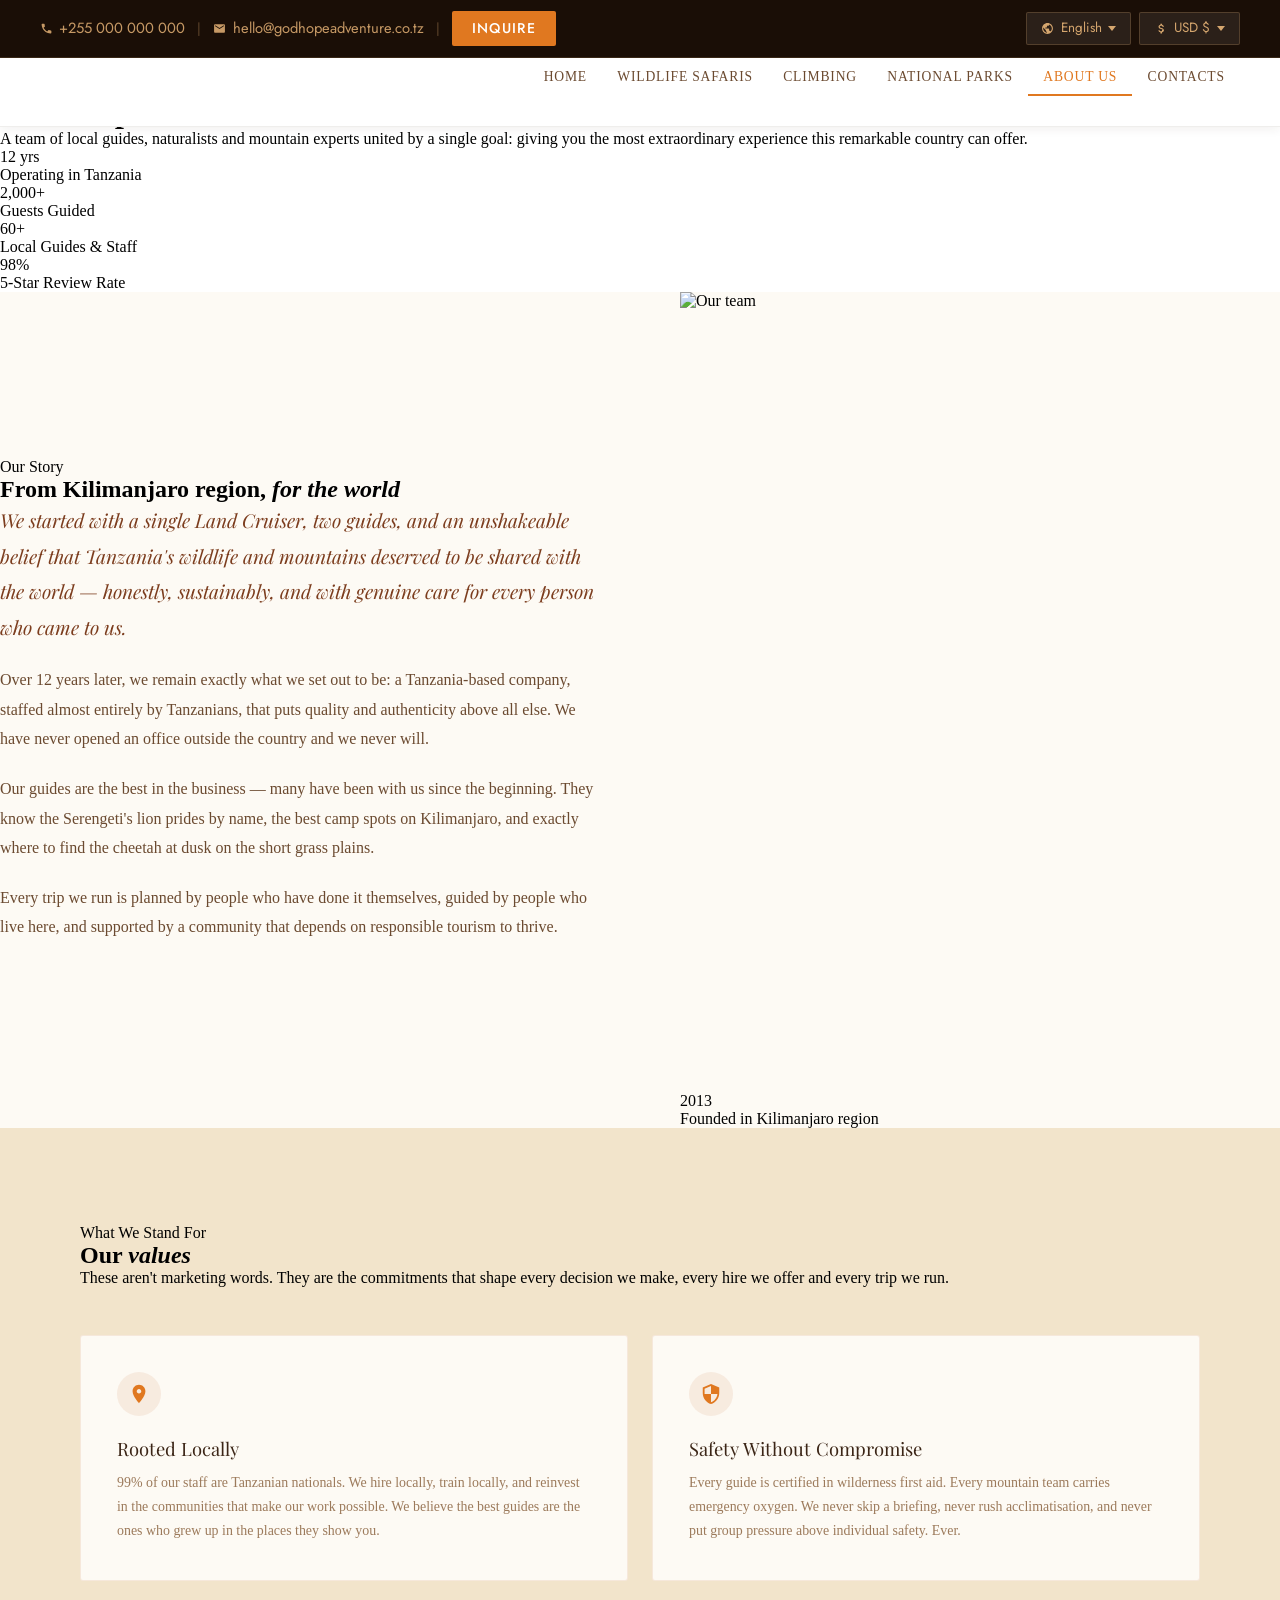
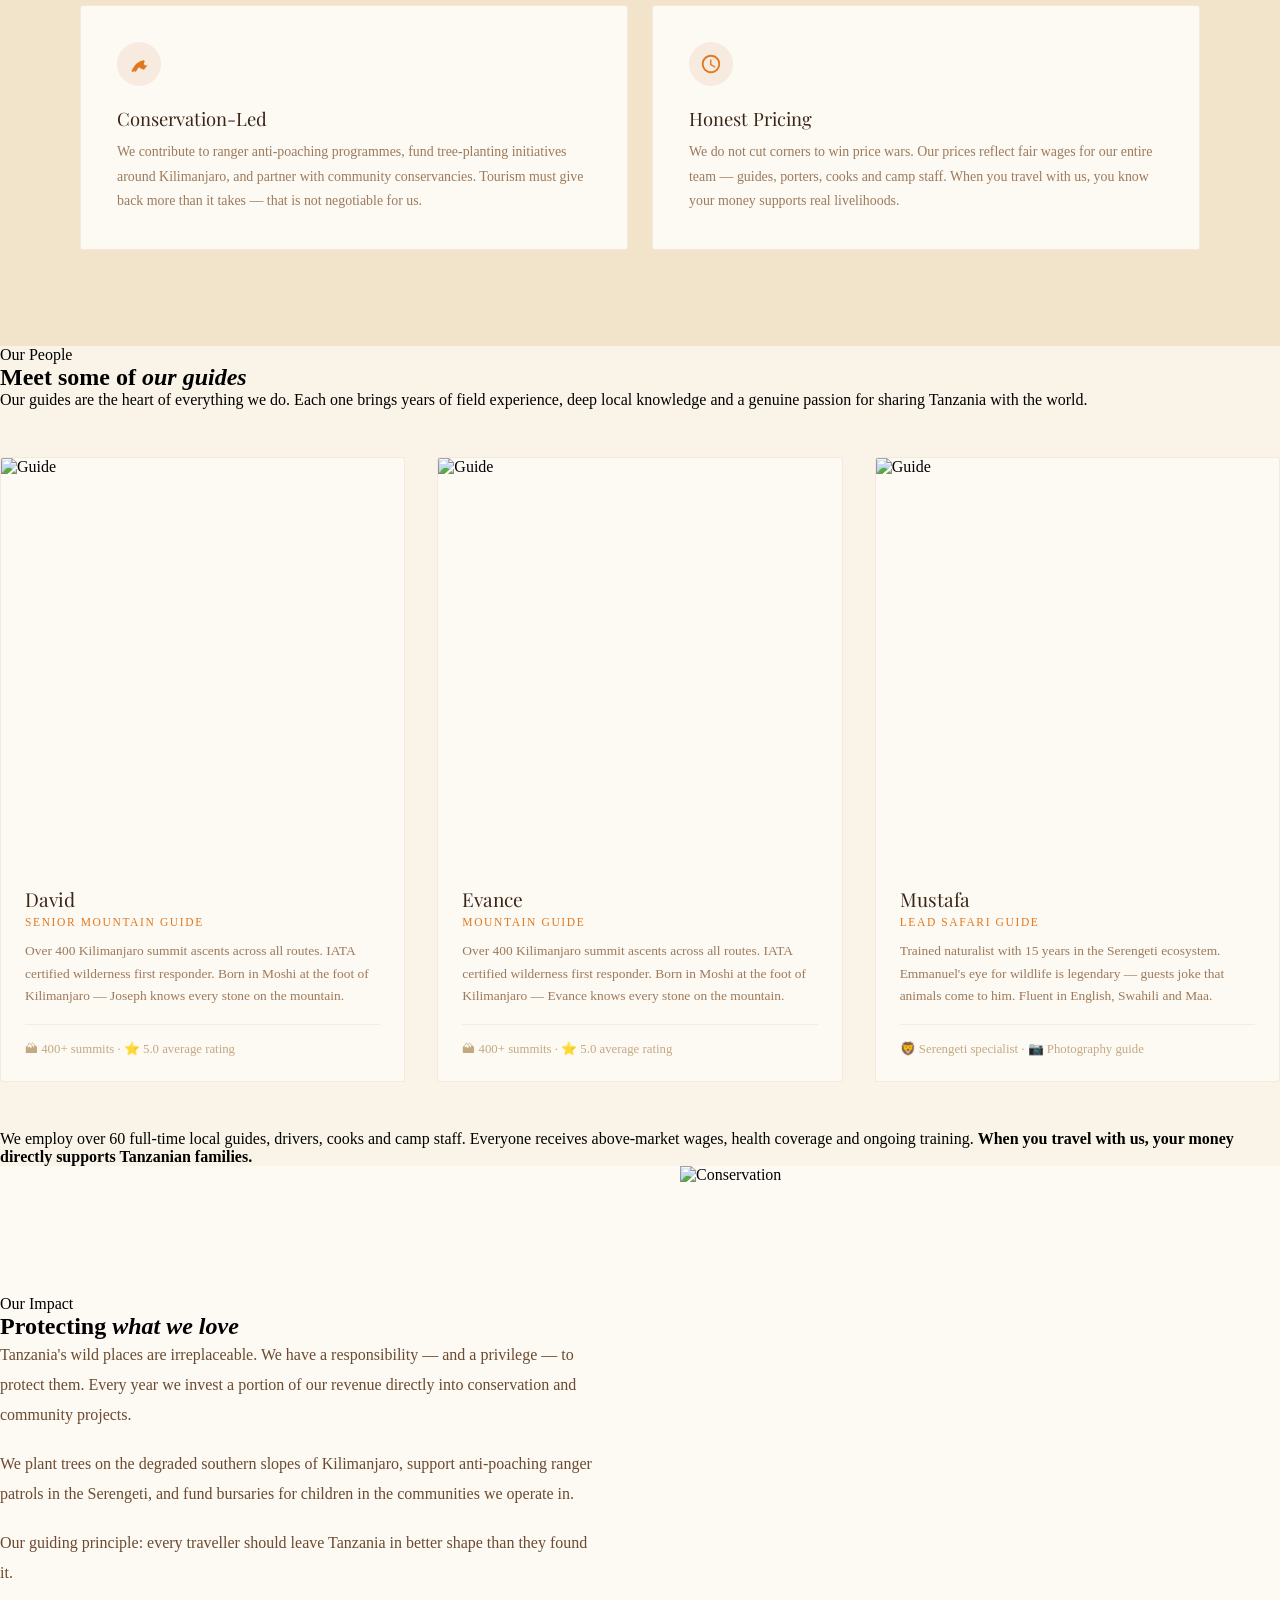
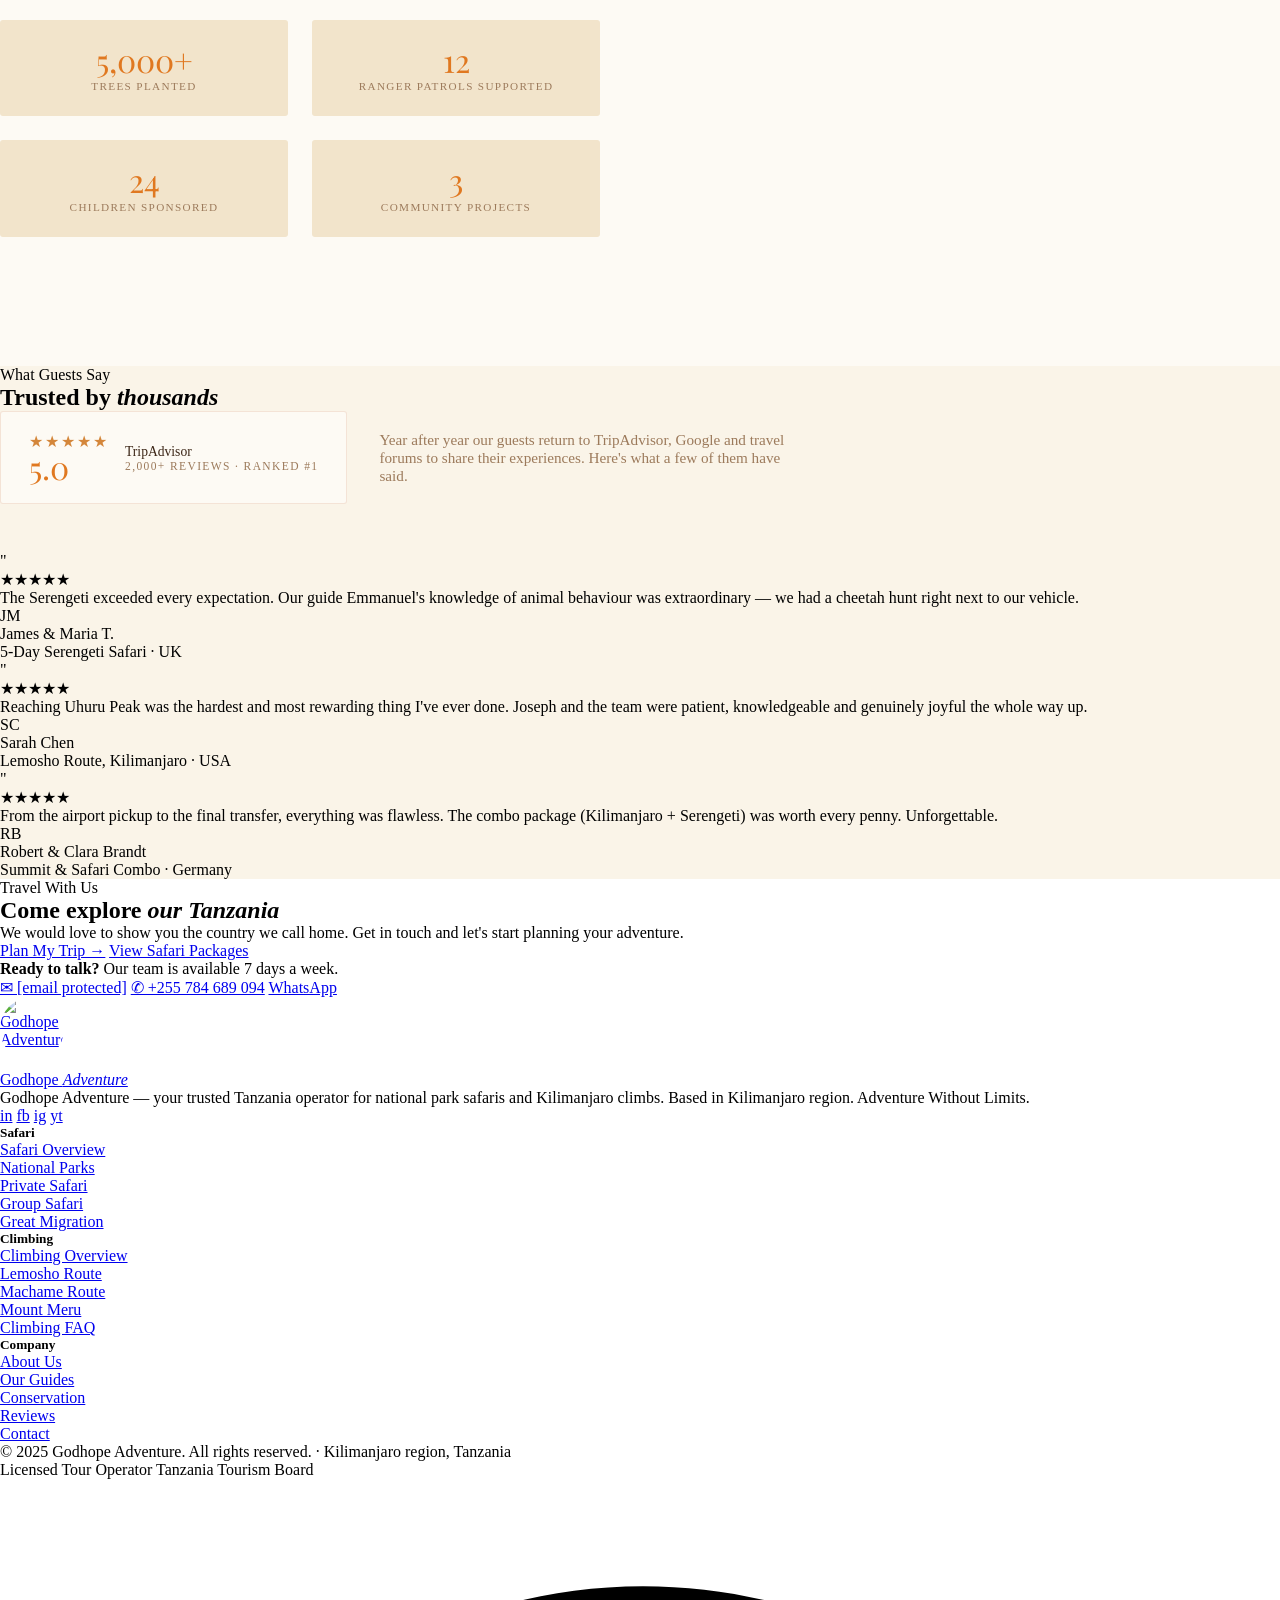
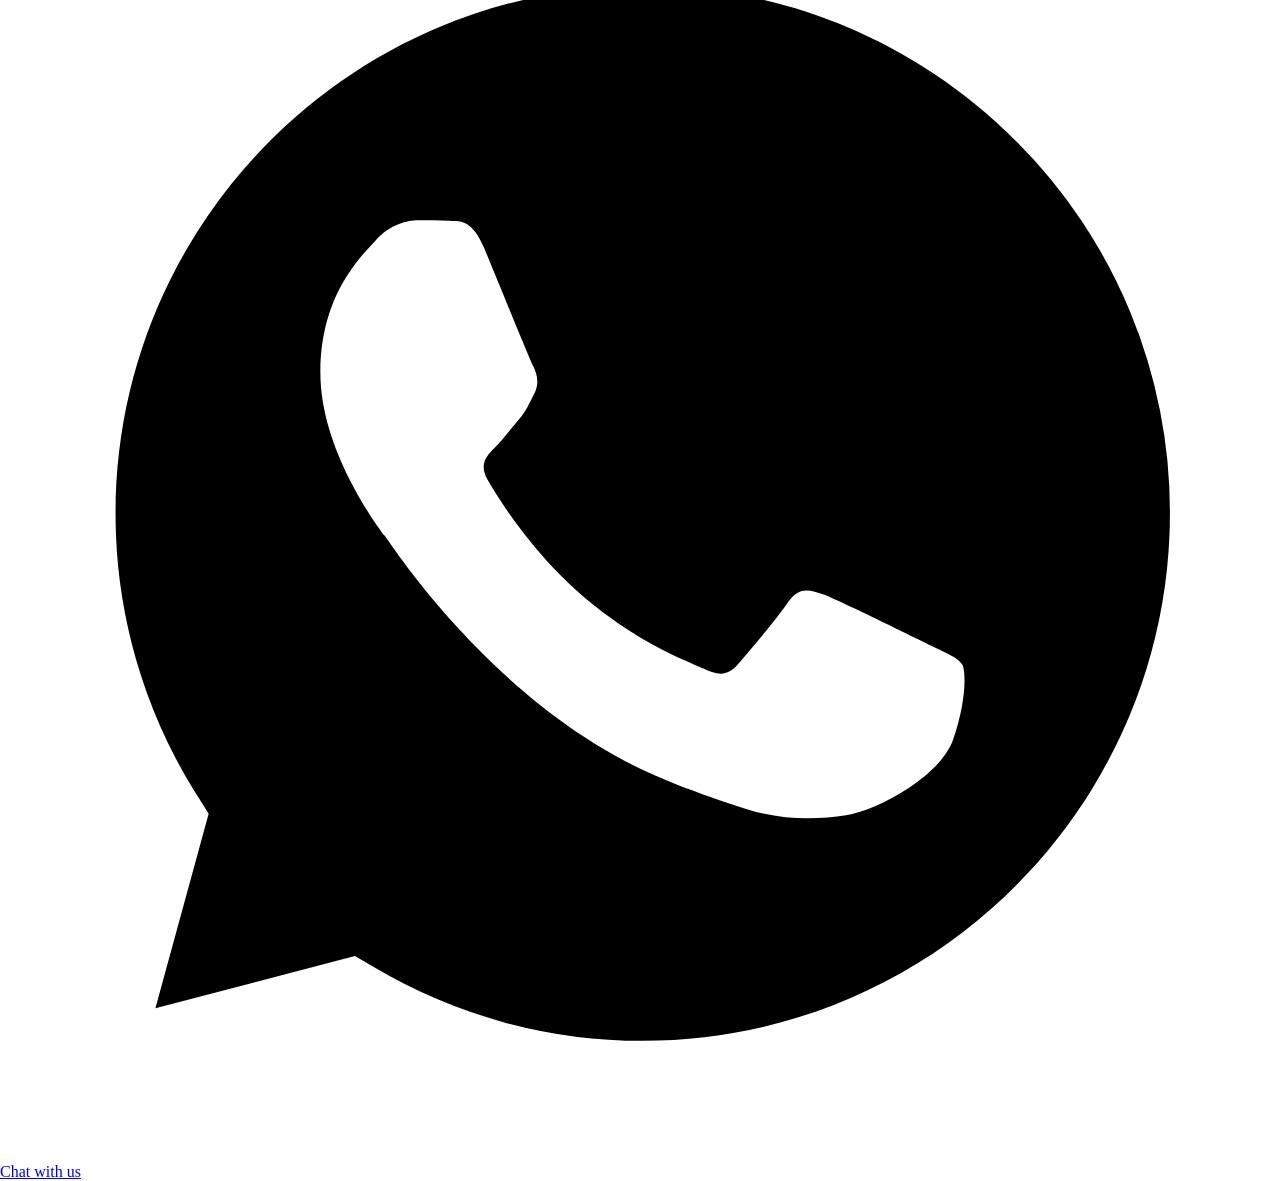
==== commit 14bdf944: "Add files via upload" ====
--- a/about.html
+++ b/about.html
@@ -96,101 +96,239 @@
 <!-- Google Translate -->
 <script>function googleTranslateElementInit(){new google.translate.TranslateElement({pageLanguage:'en',includedLanguages:'en,fr,de,es,it,zh-CN,ar,sw,ko,ja,pt,ru',layout:google.translate.TranslateElement.InlineLayout.SIMPLE,autoDisplay:false},'google_translate_element');}</script>
 <script src="https://translate.google.com/translate_a/element.js?cb=googleTranslateElementInit" async></script>
+
 <script>
-var _GHA_RATES={USD:1,EUR:.92,GBP:.79,TZS:2650,KES:130,AUD:1.53,CAD:1.36,ZAR:18.5};
-var _GHA_SYM={USD:'$',EUR:'\u20ac',GBP:'\u00a3',TZS:'TSh',KES:'KSh',AUD:'A$',CAD:'C$',ZAR:'R'};
-var _GHA_CUR=localStorage.getItem('gha_currency')||'USD';
-function setCurrency(code,sym){
-  _GHA_CUR=code;
-  localStorage.setItem('gha_currency',code);
-  var label=document.getElementById('gha-cur-label');
-  if(label)label.textContent=sym+' '+code;
-  var drop=document.getElementById('gha-cur-drop');
-  if(drop)drop.classList.remove('open');
-  // Update all tagged price spans
+/* ══ CURRENCY ════════════════════════════════════════════════════ */
+var _GHA_RATES = {USD:1, EUR:.92, GBP:.79, TZS:2650, KES:130, AUD:1.53, CAD:1.36, ZAR:18.5};
+var _GHA_SYM   = {USD:'$', EUR:'€', GBP:'£', TZS:'TSh', KES:'KSh', AUD:'A$', CAD:'C$', ZAR:'R'};
+var _GHA_CUR   = localStorage.getItem('gha_currency') || 'USD';
+
+function setCurrency(code, sym){
+  _GHA_CUR = code;
+  localStorage.setItem('gha_currency', code);
+  var lbl = document.getElementById('gha-cur-label');
+  if(lbl) lbl.textContent = code + ' ' + sym;
+  var drop = document.getElementById('gha-cur-drop');
+  if(drop) drop.classList.remove('open');
   document.querySelectorAll('[data-price-usd]').forEach(function(el){
-    var usd=parseFloat(el.getAttribute('data-price-usd'));
-    if(!isNaN(usd)){
-      var v=Math.round(usd*(_GHA_RATES[code]||1));
-      el.textContent=sym+v.toLocaleString();
-    }
+    var usd = parseFloat(el.getAttribute('data-price-usd'));
+    if(!isNaN(usd)) el.textContent = sym + Math.round(usd * (_GHA_RATES[code]||1)).toLocaleString();
   });
-  // Update containers with data-usd
   document.querySelectorAll('[data-usd]').forEach(function(el){
-    var usd=parseFloat(el.getAttribute('data-usd'));
-    if(isNaN(usd))return;
-    var v=Math.round(usd*(_GHA_RATES[code]||1));
-    var sup=el.querySelector('sup');
-    if(sup)sup.textContent='from '+sym;
-    var nodes=el.childNodes;
-    for(var i=0;i<nodes.length;i++){
-      if(nodes[i].nodeType===3&&/[\d,]/.test(nodes[i].textContent)){
-        nodes[i].textContent=v.toLocaleString();
-        break;
-      }
-    }
+    var usd = parseFloat(el.getAttribute('data-usd'));
+    if(isNaN(usd)) return;
+    var v = Math.round(usd * (_GHA_RATES[code]||1));
+    var sup = el.querySelector('sup');
+    if(sup) sup.textContent = 'from ' + sym;
+    el.childNodes.forEach(function(n){
+      if(n.nodeType===3 && /[\d,]/.test(n.textContent)) n.textContent = v.toLocaleString();
+    });
   });
 }
-document.addEventListener('DOMContentLoaded',function(){
-  if(_GHA_CUR!=='USD'){
-    var sym=_GHA_SYM[_GHA_CUR]||'$';
-    var label=document.getElementById('gha-cur-label');
-    if(label)label.textContent=sym+' '+_GHA_CUR;
-    setCurrency(_GHA_CUR,sym);
-  }
+
+/* ══ INIT ON DOM READY ════════════════════════════════════════════ */
+document.addEventListener('DOMContentLoaded', function(){
+
+  /* Restore saved currency */
+  if(_GHA_CUR !== 'USD'){
+    var sym = _GHA_SYM[_GHA_CUR] || '$';
+    var lbl = document.getElementById('gha-cur-label');
+    if(lbl) lbl.textContent = _GHA_CUR + ' ' + sym;
+    setCurrency(_GHA_CUR, sym);
+  }
+
+  
+
+  /* ── Dropdown toggle ── */
+  function setupDropdown(btnId, dropId){
+    var btn  = document.getElementById(btnId);
+    var drop = document.getElementById(dropId);
+    if(!btn || !drop) return;
+    btn.addEventListener('click', function(e){
+      e.stopPropagation();
+      document.querySelectorAll('.tb-dropdown.open').forEach(function(d){
+        if(d !== drop) d.classList.remove('open');
+      });
+      drop.classList.toggle('open');
+    });
+  }
+  setupDropdown('lang-btn',      'lang-drop');
+  setupDropdown('gha-cur-toggle','gha-cur-drop');
+
+  document.addEventListener('click', function(){
+    document.querySelectorAll('.tb-dropdown.open').forEach(function(d){
+      d.classList.remove('open');
+    });
+  });
+
+  /* Hide Google's injected toolbar */
+  var observer = new MutationObserver(function(){
+    var bar = document.querySelector('.goog-te-banner-frame, .skiptranslate > *');
+    if(bar) bar.style.display = 'none';
+    document.body.style.top = '0px';
+  });
+  observer.observe(document.body, {childList:true, subtree:true});
 });
 </script>
+<script>
+/* ══ LANGUAGE (Google Translate via cookie) ════════════════════════ */
+function googleTranslateElementInit(){
+  new google.translate.TranslateElement({
+    pageLanguage:'en',
+    includedLanguages:'en,fr,de,es,it,zh-CN,ar,sw,pt,ru,ko,ja',
+    autoDisplay:false
+  },'google_translate_element');
+}
+
+function setLang(code, name){
+  /* Update button label immediately */
+  var lbl = document.getElementById('lang-label');
+  if(lbl) lbl.textContent = name;
+
+  /* Close dropdown */
+  var drop = document.getElementById('lang-drop');
+  if(drop) drop.classList.remove('open');
+
+  /* Save preference */
+  localStorage.setItem('gha_lang', code);
+  localStorage.setItem('gha_lang_name', name);
+
+  if(code === 'en'){
+    /* Clear translation cookies and reload */
+    var expiry = 'Thu, 01 Jan 1970 00:00:00 UTC';
+    document.cookie = 'googtrans=; expires=' + expiry + '; path=/';
+    document.cookie = 'googtrans=; expires=' + expiry + '; path=/; domain=.' + location.hostname;
+    document.cookie = 'googtrans=; expires=' + expiry + '; path=/; domain=' + location.hostname;
+    window.location.reload();
+    return;
+  }
+
+  /* Set Google Translate cookie and reload */
+  var val = '/en/' + code;
+  document.cookie = 'googtrans=' + val + '; path=/';
+  document.cookie = 'googtrans=' + val + '; path=/; domain=.' + location.hostname;
+  window.location.reload();
+}
+
+/* Apply saved lang label on every page load */
+(function(){
+  var savedName = localStorage.getItem('gha_lang_name');
+  var savedCode = localStorage.getItem('gha_lang');
+  if(savedName && savedCode && savedCode !== 'en'){
+    /* Wait for DOM */
+    document.addEventListener('DOMContentLoaded', function(){
+      var lbl = document.getElementById('lang-label');
+      if(lbl) lbl.textContent = savedName;
+    });
+  }
+})();
+</script>
+<script src="https://translate.google.com/translate_a/element.js?cb=googleTranslateElementInit" async></script>
 </head>
 <body>
-<div class="mobile-nav" id="mob-nav" role="dialog" aria-label="Navigation menu">
-  <button class="mobile-nav-close" id="mob-close" aria-label="Close menu">&#10005;</button>
-  <img src="logo.jpeg" alt="Godhope Adventure" class="mob-nav-logo">
-  <a href="index.html">Home</a>
-  <a href="safari.html">Safari</a>
-  <a href="climbing.html">Climbing</a>
-  <a href="national-parks.html">National Parks</a>
-  <a href="about.html" class="active">About Us</a>
-  <a href="contact.html" class="mob-nav-cta">Plan My Trip</a>
+<div class="mobile-menu" id="mobile-menu">
+  <button class="mobile-menu-close" id="mob-close">&#10005;</button>
+  <img src="logo.jpg" alt="Godhope Adventure" class="mob-logo">
+  <ul>
+  <li><a href="index.html">Home</a></li>
+  <li><a href="safari.html">Wildlife Safaris</a></li>
+  <li><a href="climbing.html">Climbing</a></li>
+  <li><a href="national-parks.html">National Parks</a></li>
+  <li><a href="about.html" class="active">About Us</a></li>
+  <li><a href="contact.html">Contacts</a></li>
+  </ul>
 </div>
-<div class="gha-topbar" id="gha-topbar">
-  <div class="gha-topbar-inner">
-    <div class="gha-topbar-right">
-      <div id="google_translate_element" class="gha-gt"></div>
-      <div class="gha-cur-wrap" id="gha-cur-wrap">
-        <button class="gha-cur-btn" id="gha-cur-toggle" aria-label="Select currency">
-          <span id="gha-cur-label">$ USD</span>
-          <svg width="9" height="5" viewBox="0 0 9 5" fill="none"><path d="M0 0l4.5 5L9 0H0z" fill="currentColor"/></svg>
+<div class="mobile-menu-overlay" id="mob-overlay"></div>
+<div id="gha-topbar">
+  <div class="topbar-inner">
+    <div class="topbar-left">
+      <a href="tel:+255000000000" class="topbar-link">
+        <svg width="13" height="13" viewBox="0 0 24 24" fill="currentColor"><path d="M6.62 10.79c1.44 2.83 3.76 5.14 6.59 6.59l2.2-2.2c.27-.27.67-.36 1.02-.24 1.12.37 2.33.57 3.57.57.55 0 1 .45 1 1V20c0 .55-.45 1-1 1-9.39 0-17-7.61-17-17 0-.55.45-1 1-1h3.5c.55 0 1 .45 1 1 0 1.25.2 2.45.57 3.57.11.35.03.74-.25 1.02l-2.2 2.2z"/></svg>
+        +255 000 000 000
+      </a>
+      <span class="topbar-sep">|</span>
+      <a href="mailto:hello@godhopeadventure.co.tz" class="topbar-link">
+        <svg width="13" height="13" viewBox="0 0 24 24" fill="currentColor"><path d="M20 4H4c-1.1 0-2 .9-2 2v12c0 1.1.9 2 2 2h16c1.1 0 2-.9 2-2V6c0-1.1-.9-2-2-2zm0 4l-8 5-8-5V6l8 5 8-5v2z"/></svg>
+        hello@godhopeadventure.co.tz
+      </a>
+      <span class="topbar-sep">|</span>
+      <a href="contact.html" class="topbar-enquire">Inquire</a>
+    </div>
+            <div class="topbar-right">
+
+      <!-- Language Selector -->
+      <div class="tb-select-wrap" id="lang-wrap">
+        <button class="tb-select-btn" id="lang-btn" aria-label="Select language">
+          <svg width="13" height="13" viewBox="0 0 24 24" fill="currentColor"><path d="M12 2C6.48 2 2 6.48 2 12s4.48 10 10 10 10-4.48 10-10S17.52 2 12 2zm-1 17.93c-3.95-.49-7-3.85-7-7.93 0-.62.08-1.21.21-1.79L9 15v1c0 1.1.9 2 2 2v1.93zm6.9-2.54c-.26-.81-1-1.39-1.9-1.39h-1v-3c0-.55-.45-1-1-1H8v-2h2c.55 0 1-.45 1-1V7h2c1.1 0 2-.9 2-2v-.41c2.93 1.19 5 4.06 5 7.41 0 2.08-.8 3.97-2.1 5.39z"/></svg>
+          <span id="lang-label">English</span>
+          <svg width="8" height="5" viewBox="0 0 8 5"><path d="M0 0l4 5 4-5z" fill="currentColor"/></svg>
         </button>
-        <div class="gha-cur-drop" id="gha-cur-drop">
-          <button onclick="setCurrency('USD','$')">$ USD &mdash; US Dollar</button>
-          <button onclick="setCurrency('EUR','&#8364;')">&#8364; EUR &mdash; Euro</button>
-          <button onclick="setCurrency('GBP','&#163;')">&#163; GBP &mdash; British Pound</button>
-          <button onclick="setCurrency('TZS','TSh')">TSh TZS &mdash; Tanzanian Shilling</button>
-          <button onclick="setCurrency('KES','KSh')">KSh KES &mdash; Kenyan Shilling</button>
-          <button onclick="setCurrency('AUD','A$')">A$ AUD &mdash; Australian Dollar</button>
-          <button onclick="setCurrency('CAD','C$')">C$ CAD &mdash; Canadian Dollar</button>
-          <button onclick="setCurrency('ZAR','R')">R ZAR &mdash; South African Rand</button>
-        </div>
-      </div>
+        <div class="tb-dropdown" id="lang-drop">
+          <button onclick="setLang('en','English')">&#127468;&#127463; English</button>
+          <button onclick="setLang('fr','Français')">&#127467;&#127479; Français</button>
+          <button onclick="setLang('de','Deutsch')">&#127465;&#127466; Deutsch</button>
+          <button onclick="setLang('es','Español')">&#127466;&#127480; Español</button>
+          <button onclick="setLang('it','Italiano')">&#127470;&#127481; Italiano</button>
+          <button onclick="setLang('sw','Kiswahili')">&#127481;&#127487; Kiswahili</button>
+          <button onclick="setLang('zh-CN','Chinese')">&#127464;&#127475; Chinese</button>
+          <button onclick="setLang('ar','Arabic')">&#127480;&#127462; Arabic</button>
+          <button onclick="setLang('pt','Português')">&#127477;&#127481; Português</button>
+          <button onclick="setLang('ru','Russian')">&#127479;&#127482; Russian</button>
+          <button onclick="setLang('ko','Korean')">&#127472;&#127479; Korean</button>
+          <button onclick="setLang('ja','Japanese')">&#127471;&#127477; Japanese</button>
+        </div>
+      </div>
+
+      <!-- Currency Selector -->
+      <div class="tb-select-wrap" id="cur-wrap">
+        <button class="tb-select-btn" id="gha-cur-toggle" aria-label="Select currency">
+          <svg width="13" height="13" viewBox="0 0 24 24" fill="currentColor"><path d="M11.8 10.9c-2.27-.59-3-1.2-3-2.15 0-1.09 1.01-1.85 2.7-1.85 1.78 0 2.44.85 2.5 2.1h2.21c-.07-1.72-1.12-3.3-3.21-3.81V3h-3v2.16c-1.94.42-3.5 1.68-3.5 3.61 0 2.31 1.91 3.46 4.7 4.13 2.5.6 3 1.48 3 2.41 0 .69-.49 1.79-2.7 1.79-2.06 0-2.87-.92-2.98-2.1h-2.2c.12 2.19 1.76 3.42 3.68 3.83V21h3v-2.15c1.95-.37 3.5-1.5 3.5-3.55 0-2.84-2.43-3.81-4.7-4.4z"/></svg>
+          <span id="gha-cur-label">USD $</span>
+          <svg width="8" height="5" viewBox="0 0 8 5"><path d="M0 0l4 5 4-5z" fill="currentColor"/></svg>
+        </button>
+        <div class="tb-dropdown" id="gha-cur-drop">
+          <button onclick="setCurrency('USD','$')">&#127482;&#127480; USD — US Dollar</button>
+          <button onclick="setCurrency('EUR','€')">&#127466;&#127482; EUR — Euro</button>
+          <button onclick="setCurrency('GBP','£')">&#127468;&#127463; GBP — British Pound</button>
+          <button onclick="setCurrency('TZS','TSh')">&#127481;&#127487; TZS — Tanzanian Shilling</button>
+          <button onclick="setCurrency('KES','KSh')">&#127472;&#127466; KES — Kenyan Shilling</button>
+          <button onclick="setCurrency('AUD','A$')">&#127462;&#127482; AUD — Australian Dollar</button>
+          <button onclick="setCurrency('CAD','C$')">&#127464;&#127462; CAD — Canadian Dollar</button>
+          <button onclick="setCurrency('ZAR','R')">&#127487;&#127462; ZAR — South African Rand</button>
+        </div>
+      </div>
+
+      <!-- Google Translate hidden widget (must be visible to work) -->
+      <div id="google_translate_element" style="position:absolute;opacity:0;pointer-events:none;width:1px;height:1px;overflow:hidden;top:-9999px;left:-9999px;"></div>
+
     </div>
   </div>
 </div>
-<nav id="nav" class="solid">
-  <a href="index.html" class="nav-logo">
-    <img src="logo.jpeg" alt="Godhope Adventure" class="nav-logo-img">
-    <span class="nav-logo-text">Godhope <em>Adventure</em></span>
-  </a>
-  <ul class="nav-links">
-    <li><a href="safari.html">Safari</a></li>
-    <li><a href="climbing.html">Climbing</a></li>
-    <li><a href="national-parks.html">National Parks</a></li>
-    <li><a href="about.html" class="active">About Us</a></li>
-    <li><a href="contact.html" class="nav-cta">Plan My Trip</a></li>
-  </ul>
-  <button class="hamburger" id="ham" aria-label="Open menu">
-    <span></span><span></span><span></span>
-  </button>
+  </div>
+</div>
+<nav id="main-nav">
+  <div class="nav-inner">
+
+    <a href="index.html" class="nav-brand">
+      <img src="logo.jpg" alt="Godhope Adventure" class="nav-logo-img">
+    </a>
+
+    <ul class="nav-menu" id="nav-menu">
+      <li><a href="index.html">Home</a></li>
+      <li><a href="safari.html">Wildlife Safaris</a></li>
+      <li><a href="climbing.html">Climbing</a></li>
+      <li><a href="national-parks.html">National Parks</a></li>
+      <li><a href="about.html" class="active">About Us</a></li>
+      <li><a href="contact.html">Contacts</a></li>
+    </ul>
+
+    <button class="nav-hamburger" id="ham" aria-label="Open menu">
+      <span></span><span></span><span></span>
+    </button>
+
+  </div>
 </nav>
+
 
 <!-- PAGE HERO -->
 <div class="page-hero" id="about">
--- a/style.css
+++ b/style.css
@@ -1,10 +1,3 @@
-/* ============================================================
-   GODHOPE ADVENTURE — Shared Stylesheet v2 (clean)
-   Earthy & Warm palette: terracotta, sand, clay, bark
-   ============================================================ */
-
-*,*::before,*::after{box-sizing:border-box;margin:0;padding:0}
-
 :root{
   --clay:#7C3D1E;--clay-dark:#5A2A0F;
   --terra:#E07820;--terra-light:#F0963A;
@@ -12,281 +5,536 @@
   --sand:#F2E4CB;--sand-light:#FAF4E8;--sand-mid:#EDD9B6;
   --bark:#3B2516;--bark-mid:#5C3D26;
   --warm-white:#FDFAF4;
-  --text:#2E1C0E;--text-mid:#6B4A30;--text-muted:#9C7A5B;--text-faint:#C4A882;
+  --text:#2E1C0E;--text-mid:#6B4A30;
+  --text-muted:#9C7A5B;--text-faint:#C4A882;
   --serif:'Playfair Display',Georgia,serif;
   --sans:'Jost',sans-serif;
-}
-
-html{scroll-behavior:smooth}
-body{background:var(--warm-white);color:var(--text);font-family:var(--sans);font-weight:300;line-height:1.75;overflow-x:hidden}
-
-
-/* ── NAV ─────────────────────────────────────────── */
-nav{position:fixed;top:30px;left:0;right:0;z-index:500;display:flex;align-items:center;justify-content:space-between;padding:1rem 4rem;transition:background .35s,padding .3s,box-shadow .3s}
-nav.scrolled{background:rgba(253,250,244,.97);padding:1rem 5rem;box-shadow:0 1px 0 rgba(124,61,30,.12);backdrop-filter:blur(12px)}
-nav.solid{background:rgba(253,250,244,.97);padding:1rem 5rem;box-shadow:0 1px 0 rgba(124,61,30,.12)}
-
-.nav-logo{display:flex;align-items:center;gap:.55rem;text-decoration:none;flex-shrink:0}
-.nav-logo-img{width:44px;height:44px;object-fit:contain;border-radius:50%;background:var(--bark);flex-shrink:0;display:block}
-.nav-logo-text{font-family:var(--serif);font-size:1.15rem;line-height:1.2;color:var(--warm-white);transition:color .3s}
-.nav-logo-text em{font-style:italic;color:var(--amber-pale)}
-nav.scrolled .nav-logo-text,nav.solid .nav-logo-text{color:var(--bark)}
-nav.scrolled .nav-logo-text em,nav.solid .nav-logo-text em{color:var(--terra)}
-
-.nav-links{display:flex;gap:2.25rem;list-style:none;align-items:center}
-.nav-links a{color:rgba(253,250,244,.85);text-decoration:none;font-size:.78rem;letter-spacing:.13em;text-transform:uppercase;font-weight:400;transition:color .2s;white-space:nowrap}
-nav.scrolled .nav-links a,nav.solid .nav-links a{color:var(--text-mid)}
-.nav-links a:hover{color:var(--amber-pale)}
-nav.scrolled .nav-links a:hover,nav.solid .nav-links a:hover{color:var(--terra)}
-.nav-links a.active{color:var(--terra)!important;border-bottom:2px solid var(--terra);padding-bottom:1px}
-
-.nav-cta{background:var(--terra)!important;color:var(--warm-white)!important;padding:.5rem 1.25rem!important;border-radius:2px;border-bottom:none!important;transition:background .2s!important}
-.nav-cta:hover{background:var(--clay)!important}
-.nav-cta.active{border-bottom:none!important}
-
-.hamburger{display:none;flex-direction:column;gap:5px;cursor:pointer;z-index:600;padding:4px;background:none;border:none}
-.hamburger span{display:block;width:24px;height:2px;background:rgba(253,250,244,.9);border-radius:2px;transition:background .3s}
-nav.scrolled .hamburger span,nav.solid .hamburger span{background:var(--bark)}
-
-/* ── MOBILE NAV ─────────────────────────────────────── */
-.mobile-nav{display:none;position:fixed;inset:0;z-index:700;flex-direction:column;align-items:center;justify-content:center;gap:0;background:var(--bark);overflow-y:auto}
-.mobile-nav.open{display:flex}
-.mobile-nav-close{position:absolute;top:1.25rem;right:1.25rem;width:40px;height:40px;display:flex;align-items:center;justify-content:center;font-size:1.4rem;color:var(--sand);cursor:pointer;background:rgba(255,255,255,.08);border:1px solid rgba(242,228,203,.15);border-radius:50%;line-height:1;transition:background .2s,color .2s}
-.mobile-nav-close:hover{background:var(--terra);color:#fff;border-color:var(--terra)}
-.mob-nav-logo{width:80px;height:80px;object-fit:contain;border-radius:50%;background:rgba(255,255,255,.08);display:block;flex-shrink:0;margin-bottom:1.5rem;border:2px solid rgba(237,184,122,.2)}
-.mobile-nav a{font-family:var(--serif);font-size:1.6rem;font-weight:400;color:rgba(242,228,203,.75);text-decoration:none;padding:.6rem 2rem;width:100%;text-align:center;transition:color .2s,background .2s;border-bottom:1px solid rgba(242,228,203,.06)}
-.mobile-nav a:first-of-type{border-top:1px solid rgba(242,228,203,.06)}
-.mobile-nav a:hover{color:var(--amber-pale);background:rgba(255,255,255,.04)}
-.mobile-nav a.active{color:var(--terra);background:rgba(224,120,32,.08)}
-.mobile-nav .mob-nav-cta{margin-top:1.5rem;background:var(--terra);color:#fff!important;border-radius:2px;padding:.75rem 2.5rem!important;font-size:1rem!important;border:none!important;width:auto!important;font-family:var(--sans)!important;letter-spacing:.08em;text-transform:uppercase}
-.mobile-nav .mob-nav-cta:hover{background:var(--clay)!important}
-
-
-/* ── PAGE HERO ─────────────────────────────────────── */
-.page-hero{position:relative;padding:9rem 5rem 5rem;overflow:hidden;min-height:420px;display:flex;align-items:flex-end}
-.page-hero-bg{position:absolute;inset:0;background-size:cover;background-position:center}
-.page-hero-overlay{position:absolute;inset:0;background:linear-gradient(to bottom,rgba(46,28,14,.45) 0%,rgba(242,228,203,.92) 100%)}
-.page-hero-arch{position:absolute;bottom:-2px;left:0;right:0;z-index:2}
-.page-hero-arch svg{display:block;width:100%}
-.page-hero-content{position:relative;z-index:3;max-width:780px}
-.page-hero .breadcrumb{display:flex;align-items:center;gap:.5rem;font-size:.72rem;letter-spacing:.15em;text-transform:uppercase;color:var(--terra);margin-bottom:1.25rem}
-.page-hero .breadcrumb a{color:var(--terra);text-decoration:none;opacity:.7}
-.page-hero .breadcrumb a:hover{opacity:1}
-.page-hero .breadcrumb span{opacity:.4}
-.page-hero h1{font-family:var(--serif);font-size:clamp(2.5rem,5vw,4.2rem);font-weight:400;line-height:1.08;color: var(--clay-dark);margin-bottom:1rem}
-.page-hero h1 em{font-style:italic;color:var(--clay)}
-.page-hero p{font-size:1.05rem;color:var(--text-mid);max-width:520px}
-
-/* ── LAYOUT ─────────────────────────────────────────── */
-.container{max-width:1200px;margin:0 auto}
-section{padding:6rem 5rem}
-.section-eyebrow{display:inline-flex;align-items:center;gap:.7rem;font-size:.7rem;letter-spacing:.25em;text-transform:uppercase;color:var(--terra);font-weight:400;margin-bottom:1.1rem}
-.section-eyebrow::before{content:'';display:block;width:28px;height:1px;background:var(--terra)}
-.section-h2{font-family:var(--serif);font-size:clamp(1.9rem,3.2vw,2.8rem);font-weight:400;line-height:1.12;color:var(--bark);margin-bottom:1.25rem}
-.section-h2 em{font-style:italic;color:var(--clay)}
-.section-lead{font-size:1rem;color:var(--text-mid);max-width:580px;line-height:1.8}
-.ruled-line{width:48px;height:1.5px;background:linear-gradient(to right,var(--terra),var(--amber-pale));margin:1.75rem 0}
-
-/* ── BUTTONS ─────────────────────────────────────────── */
-.btn-primary{display:inline-flex;align-items:center;gap:.6rem;background:var(--terra);color:var(--warm-white);padding:.9rem 2rem;font-size:.82rem;letter-spacing:.1em;text-transform:uppercase;font-weight:400;text-decoration:none;transition:background .2s,transform .2s;border-radius:2px;cursor:pointer;border:none;font-family:var(--sans)}
-.btn-primary:hover{background:var(--clay);transform:translateY(-1px)}
-.btn-secondary{display:inline-flex;align-items:center;gap:.6rem;background:transparent;color:var(--terra);border:1.5px solid var(--terra);padding:.85rem 2rem;font-size:.82rem;letter-spacing:.1em;text-transform:uppercase;font-weight:400;text-decoration:none;transition:all .2s;border-radius:2px;cursor:pointer;font-family:var(--sans)}
-.btn-secondary:hover{background:var(--terra);color:var(--warm-white)}
-.btn-ghost{display:inline-flex;align-items:center;gap:.5rem;color:var(--text-mid);font-size:.82rem;letter-spacing:.06em;text-decoration:none;font-weight:400;border-bottom:1px solid var(--text-faint);padding-bottom:2px;transition:color .2s,border-color .2s}
-.btn-ghost:hover{color:var(--terra);border-color:var(--terra)}
-.btn-light{display:inline-flex;align-items:center;gap:.5rem;background:var(--sand);color:var(--clay);padding:.9rem 2rem;font-size:.82rem;letter-spacing:.1em;text-transform:uppercase;font-weight:500;text-decoration:none;border-radius:2px;transition:background .2s}
-.btn-light:hover{background:var(--warm-white)}
-.btn-outline-light{display:inline-flex;align-items:center;gap:.5rem;border:1px solid rgba(242,228,203,.45);color:var(--sand);padding:.9rem 2rem;font-size:.82rem;letter-spacing:.1em;text-transform:uppercase;text-decoration:none;border-radius:2px;transition:border-color .2s,background .2s}
-.btn-outline-light:hover{border-color:var(--sand);background:rgba(242,228,203,.08)}
-
-/* ── CARDS ───────────────────────────────────────────── */
-.card{background:var(--warm-white);border:1px solid rgba(196,98,45,.12);border-radius:3px;overflow:hidden;transition:box-shadow .3s,transform .3s}
-.card:hover{box-shadow:0 12px 40px rgba(124,61,30,.13);transform:translateY(-4px)}
-.card-img{overflow:hidden;position:relative}
-.card-img img{width:100%;height:100%;object-fit:cover;transition:transform .5s;display:block}
-.card:hover .card-img img{transform:scale(1.05)}
-.card-tag{position:absolute;top:1rem;left:1rem;background:var(--terra);color:var(--warm-white);font-size:.62rem;letter-spacing:.18em;text-transform:uppercase;padding:.25rem .7rem;border-radius:1px}
-.card-body{padding:1.5rem}
-.card-label{font-size:.68rem;letter-spacing:.14em;text-transform:uppercase;color:var(--text-faint);margin-bottom:.35rem}
-.card-title{font-family:var(--serif);font-size:1.2rem;color:var(--bark);margin-bottom:.4rem;line-height:1.25}
-.card-desc{font-size:.85rem;color:var(--text-muted);margin-bottom:1.1rem;line-height:1.7}
-.card-footer{display:flex;align-items:center;justify-content:space-between}
-.card-price{font-family:var(--serif);font-size:1.35rem;color:var(--clay)}
-.card-price sup{font-family:var(--sans);font-size:.68rem;color:var(--text-muted)}
-.card-arrow{width:34px;height:34px;border:1px solid rgba(196,98,45,.3);display:flex;align-items:center;justify-content:center;color:var(--terra);font-size:.85rem;border-radius:2px;transition:background .2s,color .2s}
-.card:hover .card-arrow{background:var(--terra);color:var(--warm-white)}
-
-/* ── GRIDS ───────────────────────────────────────────── */
-.grid-3{display:grid;grid-template-columns:repeat(3,1fr);gap:2rem}
-.grid-2{display:grid;grid-template-columns:1fr 1fr;gap:3rem}
-.grid-4{display:grid;grid-template-columns:repeat(4,1fr);gap:1.5rem}
-.split{display:grid;grid-template-columns:1fr 1fr;gap:5rem;align-items:center}
-
-/* ── ROUTE LIST ──────────────────────────────────────── */
-.route-list{margin:1.75rem 0;display:flex;flex-direction:column}
-.route-row{display:flex;align-items:center;padding:.85rem 0;border-bottom:1px solid rgba(196,98,45,.12);gap:1rem;text-decoration:none;transition:padding-left .2s}
-.route-row:first-child{border-top:1px solid rgba(196,98,45,.12)}
-.route-row:hover{padding-left:.5rem}
-.rdot{width:7px;height:7px;border-radius:50%;background:var(--amber);flex-shrink:0;transition:background .2s}
-.route-row:hover .rdot{background:var(--terra)}
-.rname{flex:1;font-size:.9rem;color:var(--text-mid);font-weight:400}
-.rbadge{font-size:.62rem;letter-spacing:.1em;text-transform:uppercase;color:var(--terra);background:rgba(196,98,45,.1);padding:.2rem .6rem;border-radius:1px;white-space:nowrap}
-.rdays{font-size:.76rem;color:var(--text-faint);white-space:nowrap}
-
-/* ── STATS BAND ──────────────────────────────────────── */
-.stats-band{background:var(--clay);padding:4.5rem 5rem;position:relative;overflow:hidden}
-.stats-band::before{content:'';position:absolute;top:-80px;right:-80px;width:320px;height:320px;border-radius:50%;background:rgba(255,255,255,.04)}
-.stats-inner{max-width:1200px;margin:0 auto;display:grid;grid-template-columns:repeat(4,1fr);position:relative;z-index:2}
-.stat-item{padding:2rem 2.5rem;text-align:center;border-right:1px solid rgba(255,255,255,.12)}
-.stat-item:last-child{border-right:none}
-.stat-n{font-family:var(--serif);font-size:3rem;font-weight:400;color:var(--sand);line-height:1}
-.stat-l{font-size:.7rem;letter-spacing:.18em;text-transform:uppercase;color:rgba(242,228,203,.5);margin-top:.5rem}
-
-/* ── TESTIMONIALS ────────────────────────────────────── */
-.testi-card{background:var(--warm-white);border:1px solid rgba(196,98,45,.12);padding:2rem;position:relative;border-radius:3px}
-.testi-q{font-family:var(--serif);font-size:5rem;line-height:.7;color:rgba(196,98,45,.1);position:absolute;top:1rem;right:1.25rem}
-.testi-stars{color:var(--amber);font-size:.85rem;letter-spacing:2px;margin-bottom:1rem}
-.testi-text{font-family:var(--serif);font-style:italic;font-size:1rem;color:var(--text-mid);line-height:1.7;margin-bottom:1.5rem}
-.testi-author{display:flex;align-items:center;gap:.75rem}
-.testi-av{width:38px;height:38px;border-radius:50%;background:rgba(196,98,45,.15);display:flex;align-items:center;justify-content:center;font-size:.78rem;color:var(--terra);font-weight:500;flex-shrink:0}
-.testi-name{font-size:.87rem;color:var(--bark);font-weight:400}
-.testi-trip{font-size:.73rem;color:var(--text-faint)}
-
-/* ── MISC ─────────────────────────────────────────────── */
-.info-box{background:var(--sand);border-left:3px solid var(--terra);padding:1.5rem 1.75rem;border-radius:0 3px 3px 0;margin:1.5rem 0}
-.info-box p{font-size:.9rem;color:var(--text-mid)}
-
-.split-visual{position:relative}
-.split-img-frame{position:relative;overflow:hidden;aspect-ratio:3/4;border-radius:120px 4px 4px 4px}
-.split-img-frame.alt{border-radius:4px 4px 4px 120px}
-.split-img-frame.square{border-radius:4px;aspect-ratio:4/3}
-.split-img-frame img{width:100%;height:100%;object-fit:cover;transition:transform .7s ease;display:block}
-.split-img-frame:hover img{transform:scale(1.04)}
-.split-float{position:absolute;bottom:-2rem;right:-2rem;background:var(--warm-white);border:1px solid rgba(196,98,45,.2);padding:1.25rem 1.5rem;box-shadow:0 8px 32px rgba(91,42,15,.12);min-width:150px}
-.split-float.left{left:-2rem;right:auto}
-.split-float .n{font-family:var(--serif);font-size:2.2rem;color:var(--terra);line-height:1}
-.split-float .l{font-size:.7rem;letter-spacing:.14em;text-transform:uppercase;color:var(--text-muted);margin-top:.3rem}
-
-.trust-grid{display:grid;grid-template-columns:repeat(3,1fr);gap:0;border:1px solid rgba(196,98,45,.15)}
-.trust-card{padding:2.5rem;border-right:1px solid rgba(196,98,45,.15);border-bottom:1px solid rgba(196,98,45,.15);transition:background .25s}
-.trust-card:hover{background:rgba(242,228,203,.42)}
-.trust-card:nth-child(3n){border-right:none}
-.trust-card:nth-last-child(-n+3){border-bottom:none}
-.trust-icon{width:42px;height:42px;margin-bottom:1.25rem;background:rgba(196,98,45,.1);border-radius:50%;display:flex;align-items:center;justify-content:center}
-.trust-icon svg{fill:var(--terra);width:20px;height:20px}
-.trust-title{font-family:var(--serif);font-size:1.1rem;color:var(--bark);margin-bottom:.6rem}
-.trust-text{font-size:.86rem;color:var(--text-muted);line-height:1.75}
-
-.cta-section{position:relative;padding:8rem 5rem;overflow:hidden;text-align:center}
-.cta-bg{position:absolute;inset:0;background-size:cover;background-position:center}
-.cta-overlay{position:absolute;inset:0;background:linear-gradient(rgba(91,42,15,.72),rgba(46,28,14,.82))}
-.cta-inner{position:relative;z-index:2;max-width:680px;margin:0 auto}
-.cta-eyebrow{display:inline-flex;align-items:center;gap:.7rem;font-size:.7rem;letter-spacing:.25em;text-transform:uppercase;color:var(--amber-pale);font-weight:400;margin-bottom:1.25rem}
-.cta-eyebrow::before{content:'';display:block;width:28px;height:1px;background:var(--amber-pale)}
-.cta-h2{font-family:var(--serif);font-size:clamp(2.2rem,4vw,3.5rem);font-weight:400;color:#fff;line-height:1.1;margin-bottom:1.25rem}
-.cta-h2 em{font-style:italic;color:var(--amber-pale)}
-.cta-p{font-size:1rem;color:rgba(242,228,203,.7);margin-bottom:2.5rem}
-.cta-btns{display:flex;gap:1rem;justify-content:center;flex-wrap:wrap}
-
-.contact-strip{background:var(--sand);border-top:1px solid rgba(196,98,45,.18);padding:2.25rem 5rem;display:flex;align-items:center;justify-content:space-between;gap:2rem;flex-wrap:wrap}
-.contact-strip-copy{font-family:var(--serif);font-size:1.15rem;color:var(--text-mid)}
-.contact-strip-copy strong{color:var(--bark)}
-.contact-chips{display:flex;gap:.75rem;flex-wrap:wrap}
-.chip{display:inline-flex;align-items:center;gap:.4rem;border:1px solid rgba(196,98,45,.3);color:var(--text-mid);padding:.55rem 1.1rem;font-size:.8rem;text-decoration:none;border-radius:2px;transition:border-color .2s,color .2s}
-.chip:hover{border-color:var(--terra);color:var(--terra)}
-
-footer{background:var(--bark);padding:5rem 5rem 3rem}
-.footer-top{display:grid;grid-template-columns:2fr 1fr 1fr 1fr;gap:4rem;margin-bottom:4rem;padding-bottom:4rem;border-bottom:1px solid rgba(242,228,203,.1)}
-.footer-logo{font-family:var(--serif);font-size:1.5rem;color:var(--sand);margin-bottom:1rem;display:block;text-decoration:none}
-.footer-about{font-size:.84rem;color:rgba(196,164,130,.6);line-height:1.85;max-width:270px;margin-bottom:1.75rem}
-.footer-socials{display:flex;gap:.6rem}
-.soc{width:34px;height:34px;border:1px solid rgba(196,164,130,.2);display:flex;align-items:center;justify-content:center;color:rgba(196,164,130,.45);text-decoration:none;font-size:.72rem;border-radius:2px;transition:all .2s}
-.soc:hover{border-color:var(--amber-pale);color:var(--amber-pale)}
-.footer-col h5{font-size:.66rem;letter-spacing:.22em;text-transform:uppercase;color:var(--amber-pale);margin-bottom:1.25rem;font-weight:400}
-.footer-col ul{list-style:none;display:flex;flex-direction:column;gap:.55rem}
-.footer-col ul a{color:rgba(196,164,130,.5);text-decoration:none;font-size:.84rem;transition:color .2s}
-.footer-col ul a:hover{color:var(--sand-mid)}
-.footer-bottom{display:flex;align-items:center;justify-content:space-between;font-size:.74rem;color:rgba(196,164,130,.3);flex-wrap:wrap;gap:1rem}
-.footer-certs{display:flex;gap:.75rem}
-.cert{border:1px solid rgba(196,164,130,.15);padding:.3rem .75rem;font-size:.64rem;letter-spacing:.1em;text-transform:uppercase;color:rgba(196,164,130,.3)}
-
-/* ── WHATSAPP FLOAT ───────────────────────────────── */
-.wa-float{position:fixed;bottom:2rem;right:2rem;z-index:800;display:flex;align-items:center;gap:.6rem;background:#25D366;color:#fff;padding:.75rem 1.1rem .75rem .85rem;border-radius:50px;text-decoration:none;box-shadow:0 4px 20px rgba(37,211,102,.4),0 2px 8px rgba(0,0,0,.15);transition:transform .2s,box-shadow .2s,max-width .3s,padding .3s;overflow:hidden;max-width:54px;animation:wa-pulse 2.5s ease-out 2s 3}
-.wa-float:hover{transform:translateY(-2px);box-shadow:0 8px 28px rgba(37,211,102,.5),0 4px 12px rgba(0,0,0,.15);max-width:200px;padding:.75rem 1.25rem .75rem .9rem}
-.wa-float svg{width:26px;height:26px;fill:#fff;flex-shrink:0}
-.wa-float-label{font-family:var(--sans);font-size:.82rem;font-weight:500;letter-spacing:.04em;white-space:nowrap;opacity:0;transform:translateX(-6px);transition:opacity .2s .05s,transform .2s .05s;pointer-events:none}
-.wa-float:hover .wa-float-label{opacity:1;transform:translateX(0)}
-@keyframes wa-pulse{0%{box-shadow:0 0 0 0 rgba(37,211,102,.5),0 4px 20px rgba(37,211,102,.4)}70%{box-shadow:0 0 0 12px rgba(37,211,102,0),0 4px 20px rgba(37,211,102,.4)}100%{box-shadow:0 0 0 0 rgba(37,211,102,0),0 4px 20px rgba(37,211,102,.4)}}
-
-/* ── ANIMATIONS ───────────────────────────────────── */
-@keyframes riseIn{from{opacity:0;transform:translateY(28px)}to{opacity:1;transform:translateY(0)}}
-.rise{opacity:0;animation:riseIn .8s forwards}
-.d1{animation-delay:.1s}.d2{animation-delay:.25s}.d3{animation-delay:.4s}.d4{animation-delay:.55s}
-
-/* ── INTRO BAND ───────────────────────────────────── */
-.intro-band{background:var(--sand);padding:2.5rem 5rem;display:flex;gap:0;border-top:1px solid rgba(196,98,45,.15);border-bottom:1px solid rgba(196,98,45,.15)}
-.intro-pill{display:flex;align-items:center;gap:1rem;flex:1;padding:0 2.5rem;border-right:1px solid rgba(196,98,45,.18)}
-.intro-pill:first-child{padding-left:0}
-.intro-pill:last-child{border-right:none}
-.intro-pill-icon{width:44px;height:44px;flex-shrink:0;background:var(--terra);border-radius:50%;display:flex;align-items:center;justify-content:center}
-.intro-pill-icon svg{fill:var(--warm-white);width:20px;height:20px}
-.intro-pill-text strong{display:block;font-weight:500;color:var(--bark);font-size:.92rem}
-.intro-pill-text span{font-size:.8rem;color:var(--text-muted)}
-
-/* ── FILTER / ACCORDION / FORM ────────────────────── */
-.filter-row{display:flex;gap:.5rem;flex-wrap:wrap}
-.flt{background:none;border:1px solid rgba(196,98,45,.22);padding:.5rem 1.35rem;font-family:var(--sans);font-size:.74rem;letter-spacing:.12em;text-transform:uppercase;font-weight:400;color:var(--text-muted);cursor:pointer;transition:all .2s;border-radius:1px}
-.flt.on{background:var(--terra);border-color:var(--terra);color:var(--warm-white)}
-.flt:hover:not(.on){border-color:var(--terra);color:var(--terra)}
-
-.accordion-item{border-bottom:1px solid rgba(196,98,45,.15)}
-.accordion-item:first-child{border-top:1px solid rgba(196,98,45,.15)}
-.accordion-btn{width:100%;display:flex;align-items:center;justify-content:space-between;padding:1.25rem 0;background:none;border:none;cursor:pointer;font-family:var(--sans);text-align:left}
-.accordion-btn-text{font-size:1rem;color:var(--bark);font-weight:400}
-.accordion-icon{width:24px;height:24px;border:1px solid rgba(196,98,45,.3);border-radius:50%;display:flex;align-items:center;justify-content:center;color:var(--terra);font-size:1rem;flex-shrink:0;transition:transform .3s}
-.accordion-item.open .accordion-icon{transform:rotate(45deg)}
-.accordion-body{max-height:0;overflow:hidden;transition:max-height .4s ease}
-.accordion-body-inner{padding:0 0 1.25rem;font-size:.92rem;color:var(--text-muted);line-height:1.8}
-
-.form-group{margin-bottom:1.5rem}
-.form-label{display:block;font-size:.76rem;letter-spacing:.12em;text-transform:uppercase;color:var(--text-mid);margin-bottom:.5rem;font-weight:400}
-.form-input,.form-select,.form-textarea{width:100%;padding:.85rem 1rem;background:var(--warm-white);border:1px solid rgba(196,98,45,.25);color:var(--text);font-family:var(--sans);font-size:.95rem;font-weight:300;border-radius:2px;transition:border-color .2s,box-shadow .2s;outline:none}
-.form-input:focus,.form-select:focus,.form-textarea:focus{border-color:var(--terra);box-shadow:0 0 0 3px rgba(196,98,45,.08)}
-.form-textarea{min-height:130px;resize:vertical}
-.form-select{appearance:none;background-image:url("data:image/svg+xml,%3Csvg xmlns='http://www.w3.org/2000/svg' width='12' height='8' viewBox='0 0 12 8'%3E%3Cpath fill='%239C7A5B' d='M6 8L0 0h12z'/%3E%3C/svg%3E");background-repeat:no-repeat;background-position:right 1rem center;padding-right:2.5rem}
-
-/* ── RESPONSIVE ───────────────────────────────────── */
-@media(max-width:960px){
-  nav{padding:.9rem 1.5rem!important}
-  .nav-links{display:none!important}
-  .hamburger{display:flex!important}
-  section{padding:4rem 1.5rem}
-  .page-hero{padding:7rem 1.5rem 4rem;min-height:360px}
-  .intro-band{flex-direction:column;padding:2.5rem 1.5rem}
-  .intro-pill{padding:0;border-right:none;border-bottom:1px solid rgba(196,98,45,.15);padding-bottom:1.25rem}
+  --topbar-h:44px;--nav-h:96px;--header-h:140px;
+  --topbar-h-sm:36px;--nav-h-sm:74px;--header-h-sm:110px;
+  --topbar-h-xs:30px;--nav-h-xs:59px;--header-h-xs:89px;
+}
+
+/* ── HEADER HEIGHT OFFSET ── */
+
+/* ============================================================
+   GODHOPE ADVENTURE — Shared Stylesheet v2 (clean)
+   Earthy & Warm palette: terracotta, sand, clay, bark
+   ============================================================ */
+
+*,*::before,*::after{box-sizing:border-box;margin:0;padding:0}
+
+
+/* ══════════════════════════════════════════════════════════════════
+   TOPBAR + NAV  —  Uisso Adventure structure
+   ══════════════════════════════════════════════════════════════════ */
+
+/* ── TOP UTILITY BAR ── */
+#gha-topbar{
+  position:fixed;top:0;left:0;right:0;
+  z-index:600;
+  background:#1a0e06;
+  font-family:var(--sans);
+  font-size:.88rem;
+  border-bottom:1px solid rgba(237,184,122,.15);
+}
+.topbar-inner{
+  max-width:1300px;margin:0 auto;
+  padding:.7rem 2.5rem;
+  display:flex;align-items:center;justify-content:space-between;
+  gap:1rem;flex-wrap:nowrap;
+}
+.topbar-left{display:flex;align-items:center;gap:.75rem;flex-wrap:wrap}
+.topbar-link{
+  display:inline-flex;align-items:center;gap:.4rem;
+  color:rgba(237,184,122,.82);text-decoration:none;
+  font-size:.92rem;transition:color .2s;white-space:nowrap;
+}
+.topbar-link:hover{color:var(--amber-pale)}
+.topbar-sep{color:rgba(237,184,122,.35);font-size:.85rem}
+.topbar-enquire{
+  background:var(--terra);color:#fff;
+  padding:.45rem 1.25rem;border-radius:2px;
+  text-decoration:none;font-size:.88rem;
+  letter-spacing:.08em;text-transform:uppercase;
+  font-weight:500;
+  transition:background .2s;white-space:nowrap;
+}
+.topbar-enquire:hover{background:var(--clay)}
+.topbar-right{display:flex;align-items:center;gap:.5rem;flex-wrap:nowrap;flex-shrink:0}
+
+body{top:0!important}
+
+/* Currency switcher */
+
+/* ── MAIN NAV ── */
+#main-nav{
+  position:fixed;
+  top:var(--topbar-h);
+  left:0;right:0;
+  z-index:500;
+  background:#fff;
+  border-bottom:1px solid rgba(59,37,22,.08);
+  box-shadow:0 2px 10px rgba(59,37,22,.07);
+  transition:box-shadow .3s;
+  overflow:visible;
+}
+#main-nav.scrolled{box-shadow:0 3px 18px rgba(59,37,22,.13)}
+.nav-inner{
+  max-width:1300px;margin:0 auto;
+  padding:.25rem 2.5rem;
+  display:flex;align-items:center;justify-content:space-between;
+  gap:1rem;
+  overflow:visible;
+}
+
+/* Logo */
+.nav-brand{display:flex;align-items:center;text-decoration:none;flex-shrink:0}
+.nav-logo-img{
+  width:260px;height:88px;
+  object-fit:contain;
+  border-radius:3px;
+  display:block;
+}
+
+/* Nav links */
+.nav-menu{
+  display:flex;align-items:center;
+  gap:0;list-style:none;margin:0;padding:0;flex:1;justify-content:flex-end;
+}
+.nav-menu li a{
+  display:block;
+  padding:.55rem .95rem;
+  color:var(--text-mid);
+  text-decoration:none;
+  font-size:.85rem;
+  letter-spacing:.06em;
+  text-transform:uppercase;
+  font-weight:400;
+  white-space:nowrap;
+  transition:color .2s,background .2s;
+  border-bottom:2px solid transparent;
+}
+.nav-menu li a:hover{color:var(--terra)}
+.nav-menu li a.active{
+  color:var(--terra);
+  border-bottom-color:var(--terra);
+}
+
+/* Hamburger — hidden on desktop */
+.nav-hamburger{
+  display:none;
+  flex-direction:column;gap:6px;
+  cursor:pointer;background:none;border:none;padding:4px;
+  flex-shrink:0;
+}
+.nav-hamburger span{
+  display:block;width:28px;height:2.5px;
+  background:var(--bark);border-radius:2px;
+  transition:background .2s;
+}
+.nav-hamburger:hover span{background:var(--terra)}
+
+/* ── MOBILE MENU (slide-in from left like Uisso) ── */
+.mobile-menu{
+  position:fixed;top:0;left:-100%;bottom:0;
+  width:min(280px,85vw);
+  z-index:800;
+  background:#fff;
+  padding:1.5rem 0 2rem;
+  display:flex;flex-direction:column;align-items:flex-start;
+  overflow-y:auto;
+  box-shadow:4px 0 24px rgba(59,37,22,.18);
+  transition:left .3s cubic-bezier(.4,0,.2,1);
+}
+.mobile-menu.open{left:0}
+.mobile-menu-close{
+  align-self:flex-end;margin-right:1.25rem;margin-bottom:1rem;
+  background:none;border:none;font-size:1.4rem;
+  color:var(--text-muted);cursor:pointer;line-height:1;
+  transition:color .2s;
+}
+.mobile-menu-close:hover{color:var(--terra)}
+.mob-logo{
+  width:180px;height:60px;
+  object-fit:contain;display:block;
+  margin:0 1.25rem 1.75rem;
+  border-radius:3px;
+}
+.mobile-menu ul{
+  list-style:none;width:100%;padding:0;margin:0;
+}
+.mobile-menu ul li{border-bottom:1px solid rgba(59,37,22,.06)}
+.mobile-menu ul li a{
+  display:block;padding:1rem 1.5rem;
+  color:var(--text-mid);text-decoration:none;
+  font-size:.95rem;letter-spacing:.04em;
+  text-transform:uppercase;font-weight:400;
+  transition:color .2s,background .2s;
+}
+.mobile-menu ul li a:hover{color:var(--terra);background:rgba(224,120,32,.05)}
+.mobile-menu ul li a.active{color:var(--terra);border-left:3px solid var(--terra);padding-left:calc(1.5rem - 3px)}
+
+/* Dark overlay behind mobile menu */
+.mobile-menu-overlay{
+  position:fixed;inset:0;z-index:799;
+  background:rgba(20,10,4,.55);
+  opacity:0;pointer-events:none;
+  transition:opacity .3s;
+}
+.mobile-menu-overlay.open{opacity:1;pointer-events:all}
+
+/* ── RESPONSIVE ── */
+
+
+/* ── MEDIUM SCREENS: prevent nav link overflow ── */
+
+/* ── TOPBAR DROPDOWNS (Language + Currency) ── */
+.topbar-right{display:flex;align-items:center;gap:.5rem}
+
+.tb-select-wrap{position:relative}
+
+.tb-select-btn{
+  display:flex;align-items:center;gap:.4rem;
+  background:rgba(255,255,255,.08);
+  border:1px solid rgba(237,184,122,.2);
+  color:rgba(237,184,122,.88);
+  font-family:var(--sans);font-size:.84rem;
+  padding:.4rem .9rem;border-radius:2px;
+  cursor:pointer;white-space:nowrap;
+  transition:background .2s,border-color .2s,color .2s;
+  line-height:1.4;
+}
+.tb-select-btn:hover{
+  background:rgba(237,184,122,.12);
+  border-color:rgba(237,184,122,.45);
+  color:var(--amber-pale);
+}
+.tb-select-btn svg{flex-shrink:0}
+
+.tb-dropdown{
+  position:fixed;
+  top:calc(var(--topbar-h) + 2px);
+  min-width:200px;
+  background:#1e1008;
+  border:1px solid rgba(237,184,122,.18);
+  border-radius:2px;
+  box-shadow:0 8px 32px rgba(0,0,0,.5);
+  z-index:9999;
+  display:none;
+  overflow:hidden;
+  max-height:280px;
+  overflow-y:auto;
+}
+.tb-dropdown.open{display:block}
+
+.tb-dropdown button{
+  display:block;width:100%;
+  background:none;border:none;
+  border-bottom:1px solid rgba(237,184,122,.07);
+  padding:.6rem .9rem;
+  color:rgba(237,184,122,.72);
+  font-family:var(--sans);font-size:.8rem;
+  text-align:left;cursor:pointer;
+  transition:background .15s,color .15s;
+  white-space:nowrap;
+}
+.tb-dropdown button:last-child{border-bottom:none}
+.tb-dropdown button:hover{
+  background:rgba(237,184,122,.1);
+  color:var(--amber-pale);
+}
+
+/* Hide the GT banner that Google injects */
+.goog-te-banner-frame,.goog-te-balloon-frame{display:none!important}
+.goog-te-menu-frame{box-shadow:none!important}
+body{top:0!important}
+
+/* Mobile: stack buttons smaller */
+
+
+
+/* ── PROGRAMMES SECTION ── */
+.prog-header{display:flex;align-items:center;justify-content:space-between;flex-wrap:wrap;gap:1rem;margin-bottom:1.5rem}
+.prog-filters{display:flex;gap:.5rem;flex-wrap:wrap;margin-bottom:2rem}
+.prog-flt{
+  padding:.45rem 1.25rem;
+  border:1.5px solid rgba(196,98,45,.25);
+  background:none;border-radius:2px;
+  font-family:var(--sans);font-size:.78rem;
+  letter-spacing:.06em;text-transform:uppercase;
+  color:var(--text-muted);cursor:pointer;
+  transition:all .2s;
+}
+.prog-flt:hover{border-color:var(--terra);color:var(--terra)}
+.prog-flt.active{background:var(--terra);color:#fff;border-color:var(--terra)}
+.prog-grid{
+  display:grid;
+  grid-template-columns:repeat(3,1fr);
+  gap:1.5rem;
+}
+.prog-card{
+  display:flex;flex-direction:column;
+  background:#fff;border-radius:6px;
+  overflow:hidden;text-decoration:none;
+  box-shadow:0 2px 16px rgba(59,37,22,.07);
+  transition:transform .25s,box-shadow .25s;
+  border:1px solid rgba(196,98,45,.08);
+}
+.prog-card:hover{transform:translateY(-4px);box-shadow:0 10px 32px rgba(59,37,22,.13)}
+.prog-card-img{position:relative;aspect-ratio:16/10;overflow:hidden}
+.prog-card-img img{width:100%;height:100%;object-fit:cover;display:block;transition:transform .4s}
+.prog-card:hover .prog-card-img img{transform:scale(1.05)}
+.prog-tag{
+  position:absolute;top:.65rem;left:.65rem;
+  background:var(--terra);color:#fff;
+  font-size:.62rem;letter-spacing:.1em;text-transform:uppercase;
+  padding:.2rem .55rem;border-radius:2px;
+  font-family:var(--sans);
+}
+.prog-card-body{padding:1.1rem 1.1rem 1rem;display:flex;flex-direction:column;flex:1}
+.prog-card-meta{font-size:.68rem;letter-spacing:.14em;text-transform:uppercase;color:var(--terra);margin-bottom:.3rem;font-family:var(--sans)}
+.prog-card-title{font-family:var(--serif);font-size:1rem;color:var(--bark);line-height:1.3;margin-bottom:.35rem;flex:1}
+.prog-card-parks{font-size:.76rem;color:var(--text-muted);margin-bottom:.85rem}
+.prog-card-price{font-family:var(--serif);font-size:1.15rem;color:var(--bark);border-top:1px solid rgba(196,98,45,.1);padding-top:.7rem}
+.prog-card-price sup{font-family:var(--sans);font-size:.62rem;color:var(--terra);vertical-align:super;margin-right:1px}
+
+/* ── DESTINATIONS SECTION ── */
+.dest-grid{
+  display:grid;
+  grid-template-columns:repeat(3,1fr);
+  gap:1.25rem;
+  margin-top:2.5rem;
+}
+.dest-card{
+  display:block;text-decoration:none;
+  border-radius:6px;overflow:hidden;
+  box-shadow:0 2px 16px rgba(59,37,22,.08);
+  transition:transform .25s,box-shadow .25s;
+  background:var(--bark);
+}
+.dest-card:hover{transform:translateY(-4px);box-shadow:0 10px 32px rgba(59,37,22,.15)}
+.dest-img{aspect-ratio:4/3;overflow:hidden;position:relative}
+.dest-img img{width:100%;height:100%;object-fit:cover;display:block;transition:transform .45s}
+.dest-card:hover .dest-img img{transform:scale(1.06)}
+.dest-info{
+  padding:.85rem 1rem;
+  background:var(--bark);
+}
+.dest-label{font-size:.62rem;letter-spacing:.14em;text-transform:uppercase;color:var(--amber-pale);font-family:var(--sans);margin-bottom:.2rem}
+.dest-name{font-family:var(--serif);font-size:1rem;color:var(--sand);line-height:1.2}
+
+/* Mobile responsive */
+@media(max-width:900px){
+  .prog-grid{grid-template-columns:repeat(2,1fr)}
+  .dest-grid{grid-template-columns:repeat(2,1fr)}
+  .prog-header{flex-direction:column;align-items:flex-start}
+}
+@media(max-width:480px){
+  .prog-grid{grid-template-columns:1fr}
+  .dest-grid{grid-template-columns:1fr 1fr}
+  .prog-filters{gap:.35rem}
+  .prog-flt{padding:.35rem .9rem;font-size:.72rem}
+}
+
+/* ══════════════════════════════════════════════════════════════════
+   RESPONSIVE  ≤1100px  (medium — prevent nav overflow)
+   ══════════════════════════════════════════════════════════════════ */
+@media(max-width:1100px){
+  .nav-inner{padding:.25rem 1.5rem;gap:.5rem}
+  .nav-menu li a{padding:.55rem .65rem;font-size:.78rem}
+  .nav-logo-img{width:200px;height:68px}
+}
+
+/* ══════════════════════════════════════════════════════════════════
+   RESPONSIVE  ≤900px  (tablet + large phone)
+   ══════════════════════════════════════════════════════════════════ */
+@media(max-width:900px){
+  /* Topbar */
+  .topbar-inner{padding:.45rem 1rem;flex-wrap:nowrap}
+  .topbar-sep{display:none}
+  .topbar-left{gap:.4rem;min-width:0;overflow:hidden}
+  .topbar-link{font-size:0;gap:0;white-space:nowrap}
+  .topbar-link svg{display:inline-block!important;width:15px;height:15px}
+  .topbar-enquire{padding:.2rem .6rem;font-size:.7rem;white-space:nowrap}
+  .tb-select-btn{padding:.28rem .55rem;font-size:.73rem}
+  .gha-cur-drop{right:.5rem}
+
+  /* Nav */
+  #main-nav{top:var(--topbar-h-sm)}
+  .nav-inner{padding:.2rem 1rem}
+  .nav-logo-img{width:180px;height:62px}
+  .nav-menu{display:none}
+  .nav-hamburger{display:flex}
+
+  /* Layout */
+  section{padding:3.5rem 1rem}
+  .container{padding:0 1rem}
+  .page-hero{padding:calc(var(--header-h-sm) + 2rem) 1rem 3rem;min-height:300px}
+  .stats-band{padding:2.5rem 1rem}
+  .cta-section{padding:4rem 1rem}
+  .intro-band{flex-direction:column;padding:2rem 1rem}
+  .intro-pill{padding:0;border-right:none;border-bottom:1px solid rgba(196,98,45,.12);padding-bottom:1rem}
   .intro-pill:last-child{border-bottom:none;padding-bottom:0}
-  .split{grid-template-columns:1fr;gap:3rem}
+
+  /* Grids → stack */
+  .split{grid-template-columns:1fr;gap:2rem}
+  .grid-2{grid-template-columns:1fr;gap:2rem}
+  .grid-3{grid-template-columns:1fr;gap:1.25rem}
+  .grid-4{grid-template-columns:1fr 1fr;gap:1rem}
   .split-float,.split-float.left{display:none}
-  .grid-3{grid-template-columns:1fr}
-  .grid-2{grid-template-columns:1fr;gap:2rem}
-  .grid-4{grid-template-columns:1fr 1fr}
+  .tours-grid{grid-template-columns:repeat(2,1fr)}
+  .animals-grid{grid-template-columns:repeat(2,1fr)}
+  .parks-mosaic{grid-template-columns:1fr 1fr;grid-template-rows:auto;gap:.6rem}
+  .pk{grid-column:auto!important;grid-row:auto!important;aspect-ratio:4/3}
+  .pk-featured .pk-name{font-size:1.25rem}
+
+  /* Trust / stats */
   .trust-grid{grid-template-columns:1fr}
   .trust-card{border-right:none}
   .stats-inner{grid-template-columns:1fr 1fr}
   .stat-item:nth-child(2n){border-right:none}
   .stat-item{border-bottom:1px solid rgba(255,255,255,.08)}
-  .stats-band{padding:3rem 1.5rem}
-  .cta-section{padding:5rem 1.5rem}
+
+  /* Contact strip */
+  .contact-strip{flex-direction:column;padding:1.75rem 1rem;text-align:center}
+  .contact-chips{justify-content:center;flex-wrap:wrap}
+
+  /* Footer */
+  footer{padding:3rem 1rem 2rem}
+  .footer-top{grid-template-columns:1fr;gap:1.75rem}
+  .footer-bottom{flex-direction:column;text-align:center;gap:.75rem}
+  .footer-logo-img{width:160px;height:54px}
+
+  /* CTA */
   .cta-btns{flex-direction:column;align-items:center}
-  .contact-strip{flex-direction:column;padding:2rem 1.5rem;text-align:center}
-  .contact-chips{justify-content:center}
-  .footer-top{grid-template-columns:1fr;gap:2rem}
-  .footer-bottom{flex-direction:column;text-align:center}
-  footer{padding:3.5rem 1.5rem 2rem}
-  .wa-float{bottom:1.25rem;right:1.25rem;padding:.7rem;border-radius:50%;max-width:48px}
-  .wa-float:hover{max-width:48px;padding:.7rem;border-radius:50%}
+  .btn-primary,.btn-secondary{width:100%;max-width:320px;text-align:center;justify-content:center}
+
+  /* WhatsApp */
+  .wa-float{bottom:1rem;right:1rem;padding:.65rem;border-radius:50%;max-width:46px}
+  .wa-float:hover{max-width:46px;padding:.65rem;border-radius:50%}
   .wa-float-label{display:none}
-}
-@media(max-width:600px){
+
+  /* Price table */
+  .price-table{font-size:.78rem}
+  .price-table td,.price-table thead th{padding:.5rem .5rem}
+  section#pricing{padding:3.5rem 0}
+  section#pricing .container{padding:0 1rem}
+
+  /* Safari page */
+  .vehicle-grid{grid-template-columns:1fr}
+  .vehicle-features{grid-template-columns:1fr}
+
+  /* Climbing page */
+  .route-card{grid-template-columns:1fr}
+  .route-card-img{height:180px}
+  .route-card-action{border-left:none;border-top:1px solid rgba(196,98,45,.1);flex-direction:row;align-items:center;padding:1rem}
+  .prep-grid{grid-template-columns:1fr}
+  .zones-section{padding:4rem 1rem}
+
+  /* Parks page */
+  .park-entry,.park-entry.flip{grid-template-columns:1fr;direction:ltr}
+  .park-entry-img{min-height:220px}
+  .park-entry-body{padding:1.75rem 1rem}
+
+  /* About page */
+  .story-grid,.conservation-grid{grid-template-columns:1fr;gap:2rem}
+  .team-grid{grid-template-columns:1fr 1fr;gap:1.25rem}
+  .values-grid{grid-template-columns:1fr}
+  .conservation-stats{grid-template-columns:1fr 1fr}
+
+  /* Contact page */
+  .contact-layout{grid-template-columns:1fr;gap:2rem}
+  .form-card{padding:1.75rem 1rem}
+  .form-row{grid-template-columns:1fr}
+  .office-grid{grid-template-columns:1fr}
+  .office-section{padding:3.5rem 1rem}
+  .wa-strip{flex-direction:column;text-align:center;padding:1.25rem}
+
+  /* Tour detail page */
+  .tour-layout{grid-template-columns:1fr;padding:2.5rem 1rem;gap:2rem}
+  .gallery{grid-template-columns:1fr 1fr}
+  .gallery-item:first-child{grid-column:span 2}
+  .inclusions{grid-template-columns:1fr}
+  .inc-col:first-child{border-right:none;border-bottom:1px solid rgba(196,98,45,.1)}
+  .sidebar-card{position:static}
+  .tour-hero-content{padding:2rem 1rem 4rem}
+
+  /* Testimonials */
+  .testi-grid{grid-template-columns:1fr}
+
+  /* Filters */
+  .filter-row,.tours-filter-row{flex-wrap:wrap;gap:.4rem}
+  .flt{padding:.4rem .9rem;font-size:.68rem}
+}
+
+/* ══════════════════════════════════════════════════════════════════
+   RESPONSIVE  ≤480px  (small phones)
+   ══════════════════════════════════════════════════════════════════ */
+@media(max-width:480px){
+  /* Topbar */
+  .topbar-inner{padding:.35rem .75rem;flex-wrap:nowrap}
+  .topbar-link{font-size:0;padding:0}
+  .topbar-link svg{display:inline-block!important;width:13px;height:13px}
+  .topbar-enquire{display:none}
+  .tb-select-btn{padding:.22rem .45rem;font-size:.68rem}
+  #lang-label,#gha-cur-label{max-width:40px;overflow:hidden;text-overflow:ellipsis;white-space:nowrap}
+
+  /* Nav */
+  #main-nav{top:var(--topbar-h-xs)}
+  .nav-inner{padding:.15rem .75rem}
+  .nav-logo-img{width:160px;height:54px}
+
+  /* Layout */
+  section{padding:2.5rem .75rem}
+  .container{padding:0 .75rem}
+  .page-hero{padding:calc(var(--header-h-xs) + 1.5rem) .75rem 2.5rem;min-height:260px}
+  .stats-band{padding:2rem .75rem}
+  .cta-section{padding:3rem .75rem}
+  footer{padding:2.5rem .75rem 1.5rem}
+  .contact-strip{padding:1.5rem .75rem}
+  .intro-band{padding:1.75rem .75rem}
+
+  /* Typography */
+  .section-h2{font-size:clamp(1.5rem,7vw,2rem)}
+  .hero-h1{font-size:clamp(1.8rem,8vw,2.8rem)}
+  .page-hero h1{font-size:clamp(1.6rem,8vw,2.6rem)}
+
+  /* Grids */
   .grid-4{grid-template-columns:1fr}
-}
+  .tours-grid{grid-template-columns:1fr}
+  .team-grid{grid-template-columns:1fr}
+  .animals-grid{grid-template-columns:1fr 1fr}
+  .stats-inner{grid-template-columns:1fr 1fr}
+  .conservation-stats{grid-template-columns:1fr 1fr}
+  .parks-mosaic{grid-template-columns:1fr}
+  .pk{aspect-ratio:3/2}
+
+  /* Months chart */
+  .months-grid{grid-template-columns:repeat(6,1fr)}
+  .month-label{font-size:.5rem}
+
+  /* Trip planner (index) */
+  .tp-row{flex-direction:column;gap:.75rem;align-items:stretch}
+  .tp-field{padding:0;flex-direction:row;align-items:center;justify-content:space-between}
+  .tp-divider{width:100%;height:1px}
+  .tp-btn{margin-left:0;text-align:center;padding:.9rem;width:100%}
+  .trip-planner{padding:1rem .75rem .85rem}
+
+  /* Footer */
+  .footer-logo-img{width:140px;height:48px}
+  .footer-top{gap:1.5rem}
+
+  /* Accordion / FAQ */
+  .faq-item{padding:.85rem 0}
+  .faq-q{font-size:.9rem}
+}
+
+/* ══════════════════════════════════════════════════════════════════
+   OVERFLOW PREVENTION (global — always applied)
+   ══════════════════════════════════════════════════════════════════ */
+*,*::before,*::after{box-sizing:border-box}
+html{overflow-x:hidden;-webkit-text-size-adjust:100%}
+body{overflow-x:hidden;max-width:100%;width:100%}
+img,video,iframe,embed,object{max-width:100%;height:auto}
+table{max-width:100%}
+.price-table-wrap{overflow-x:auto;-webkit-overflow-scrolling:touch;width:100%}
